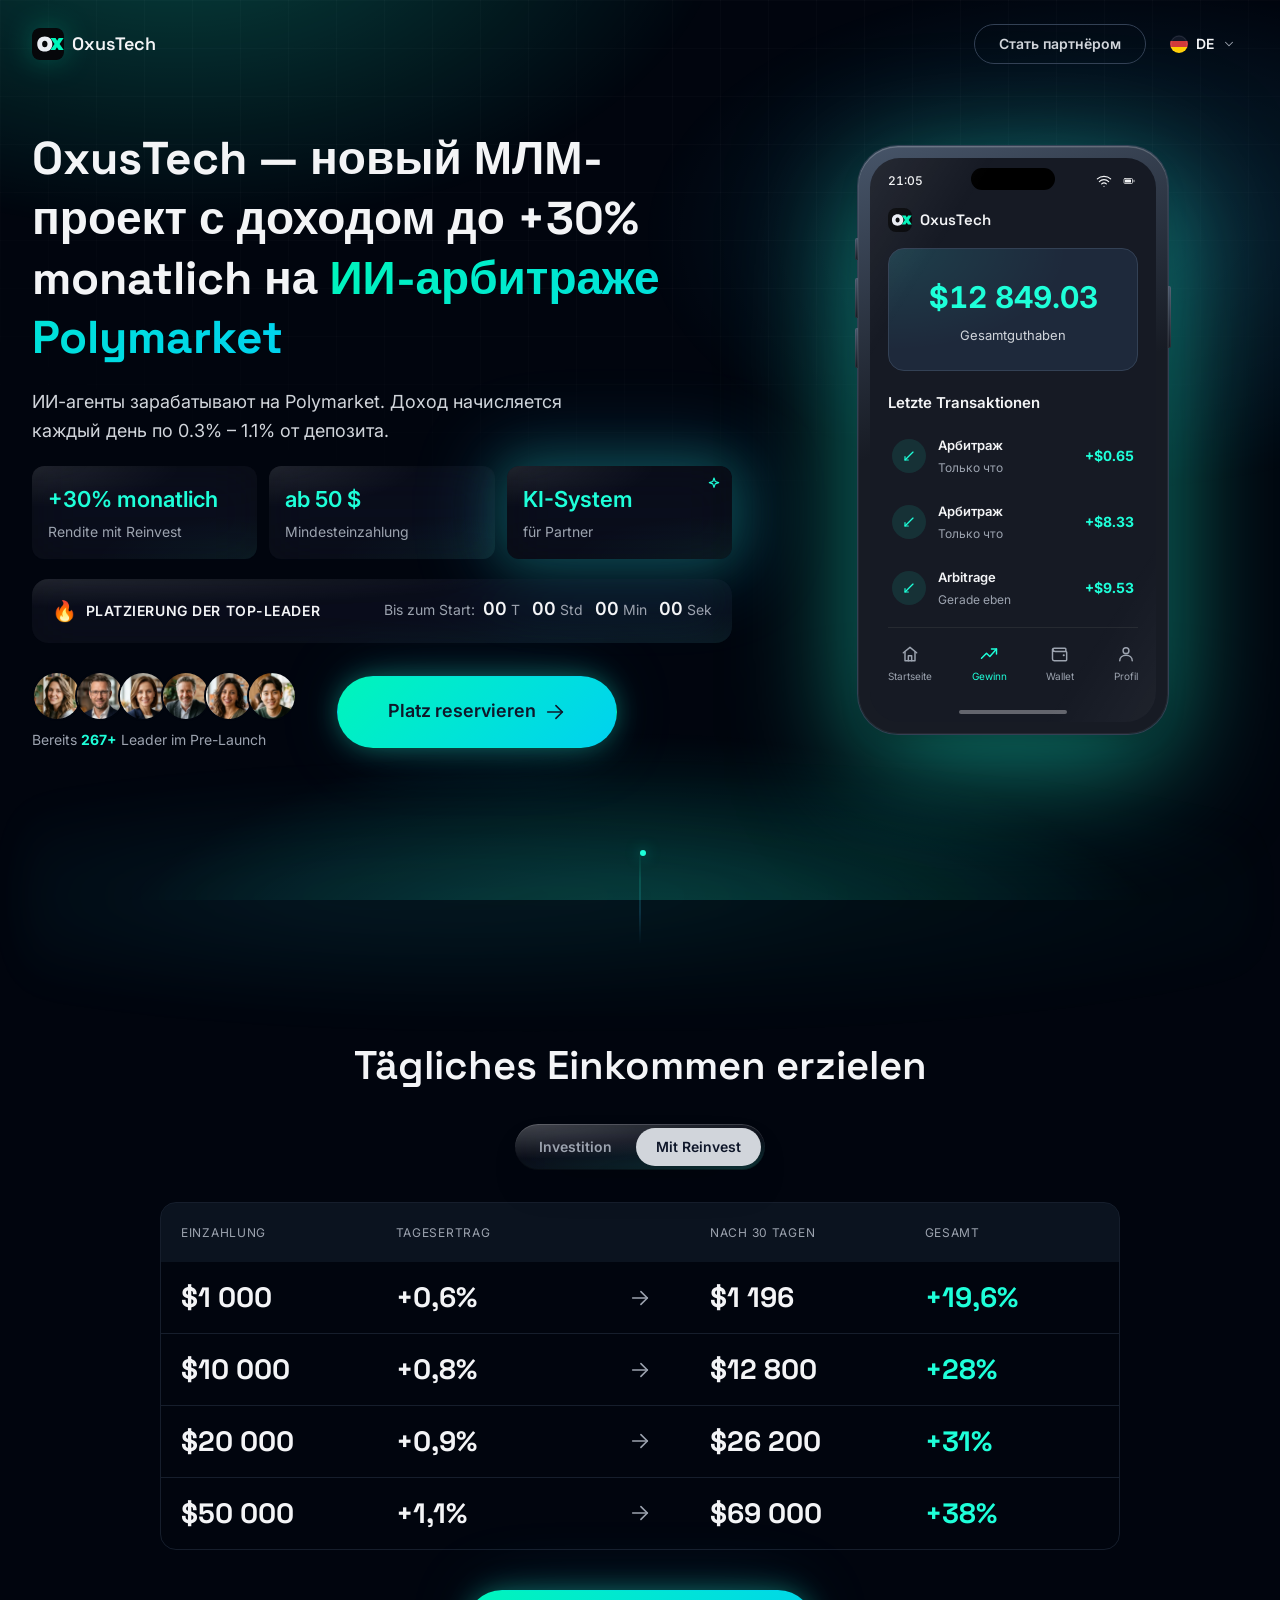
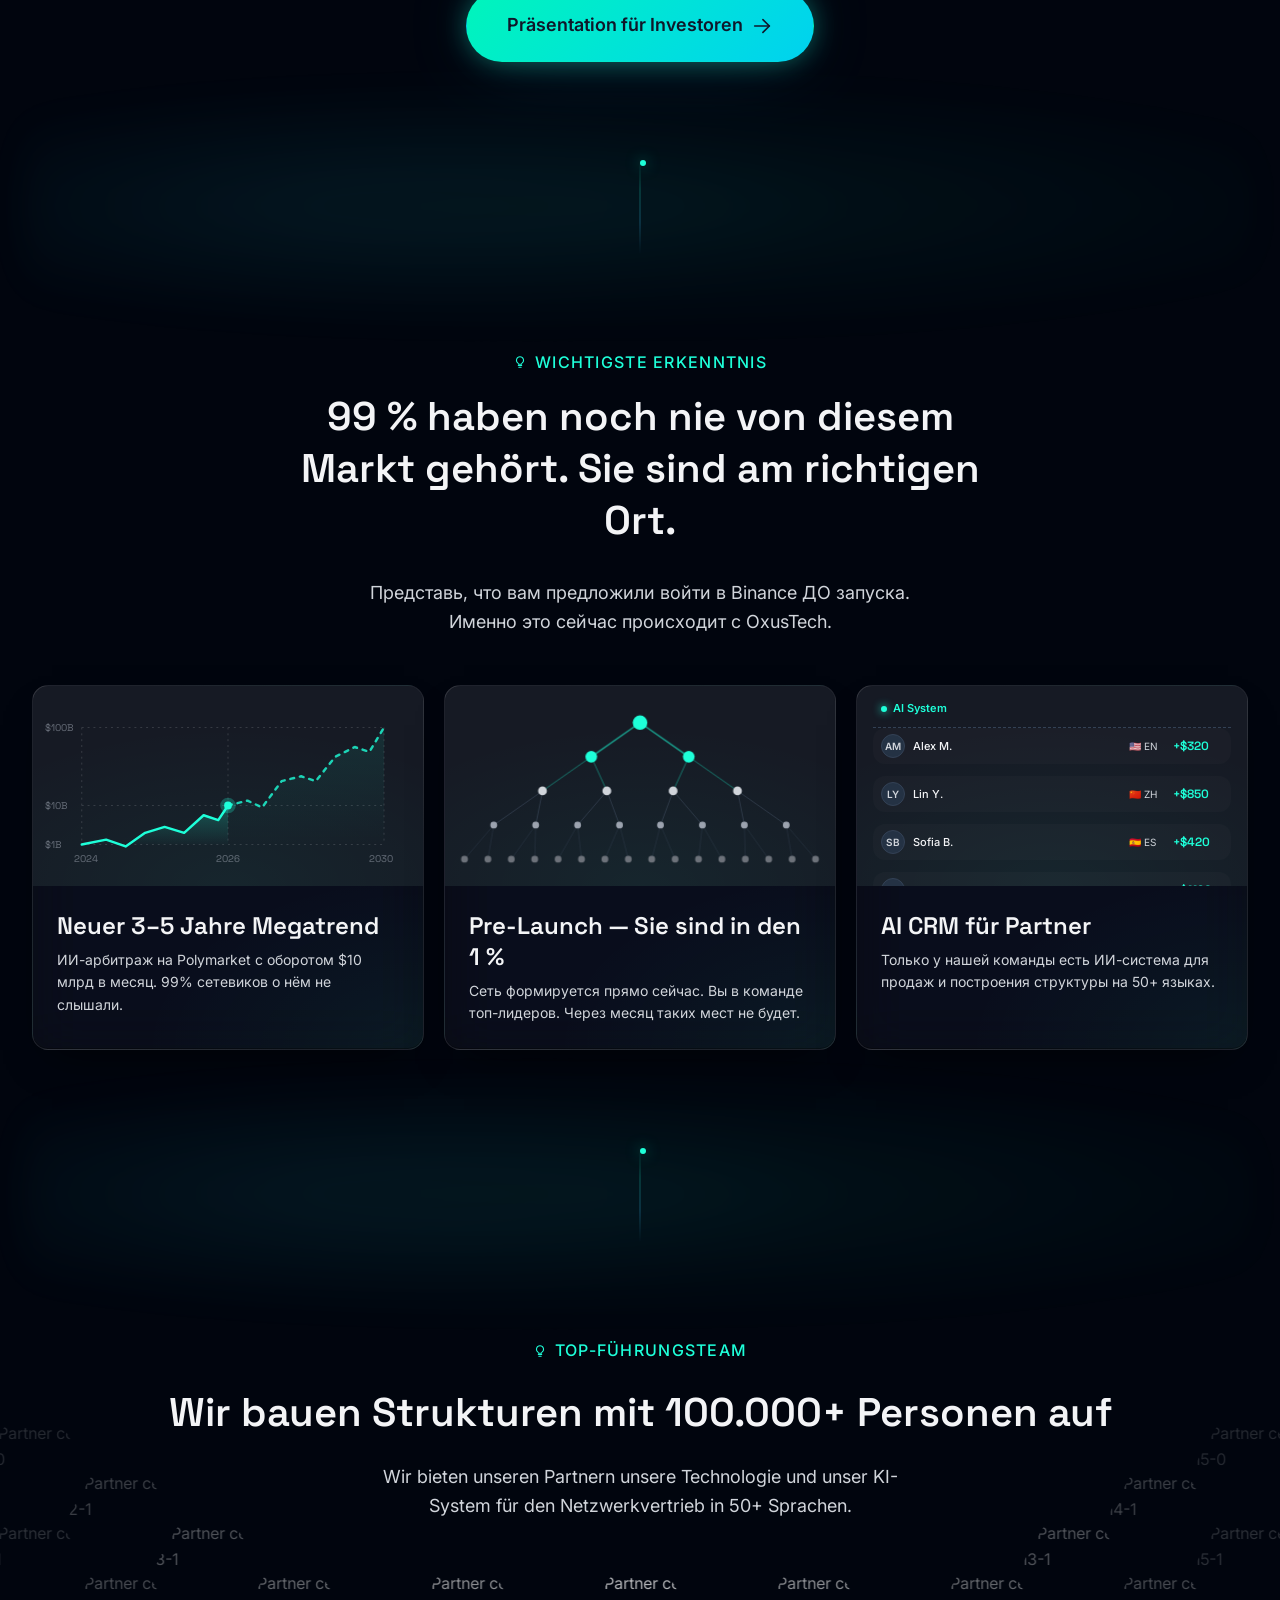
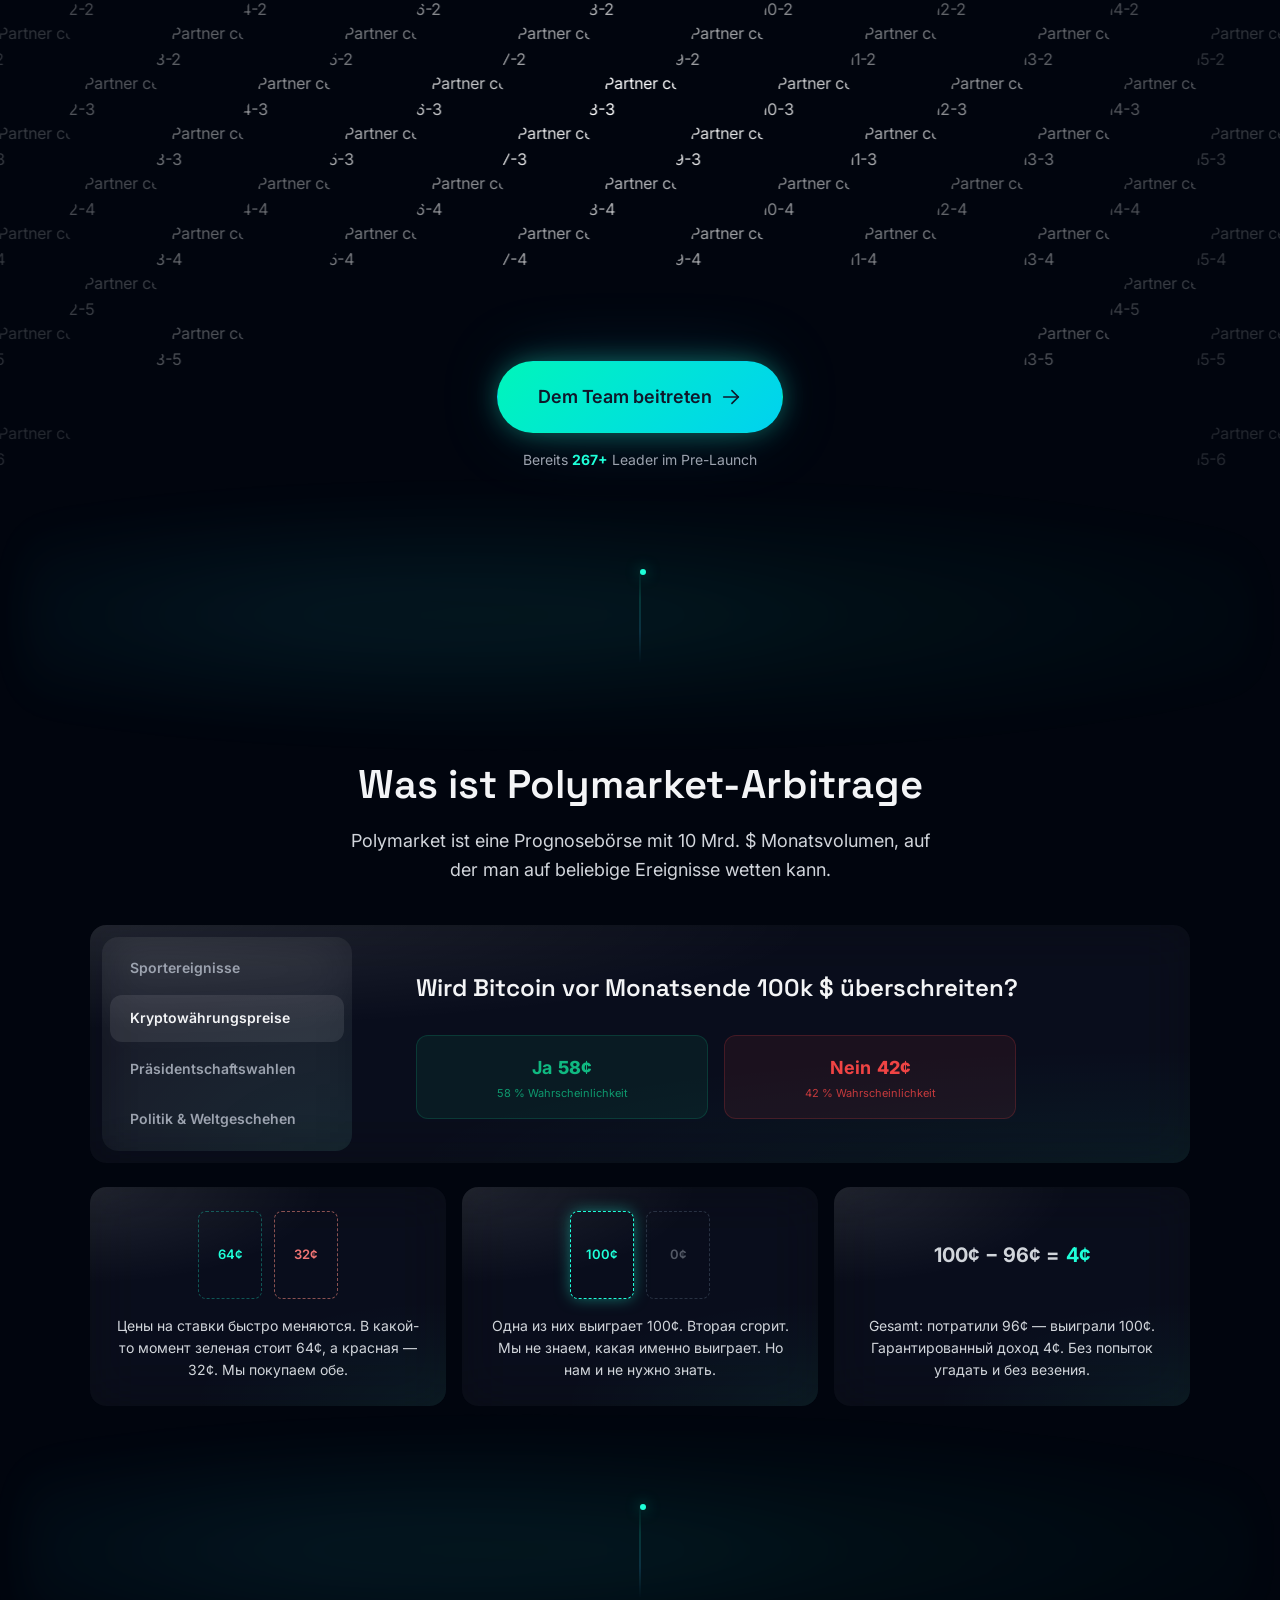
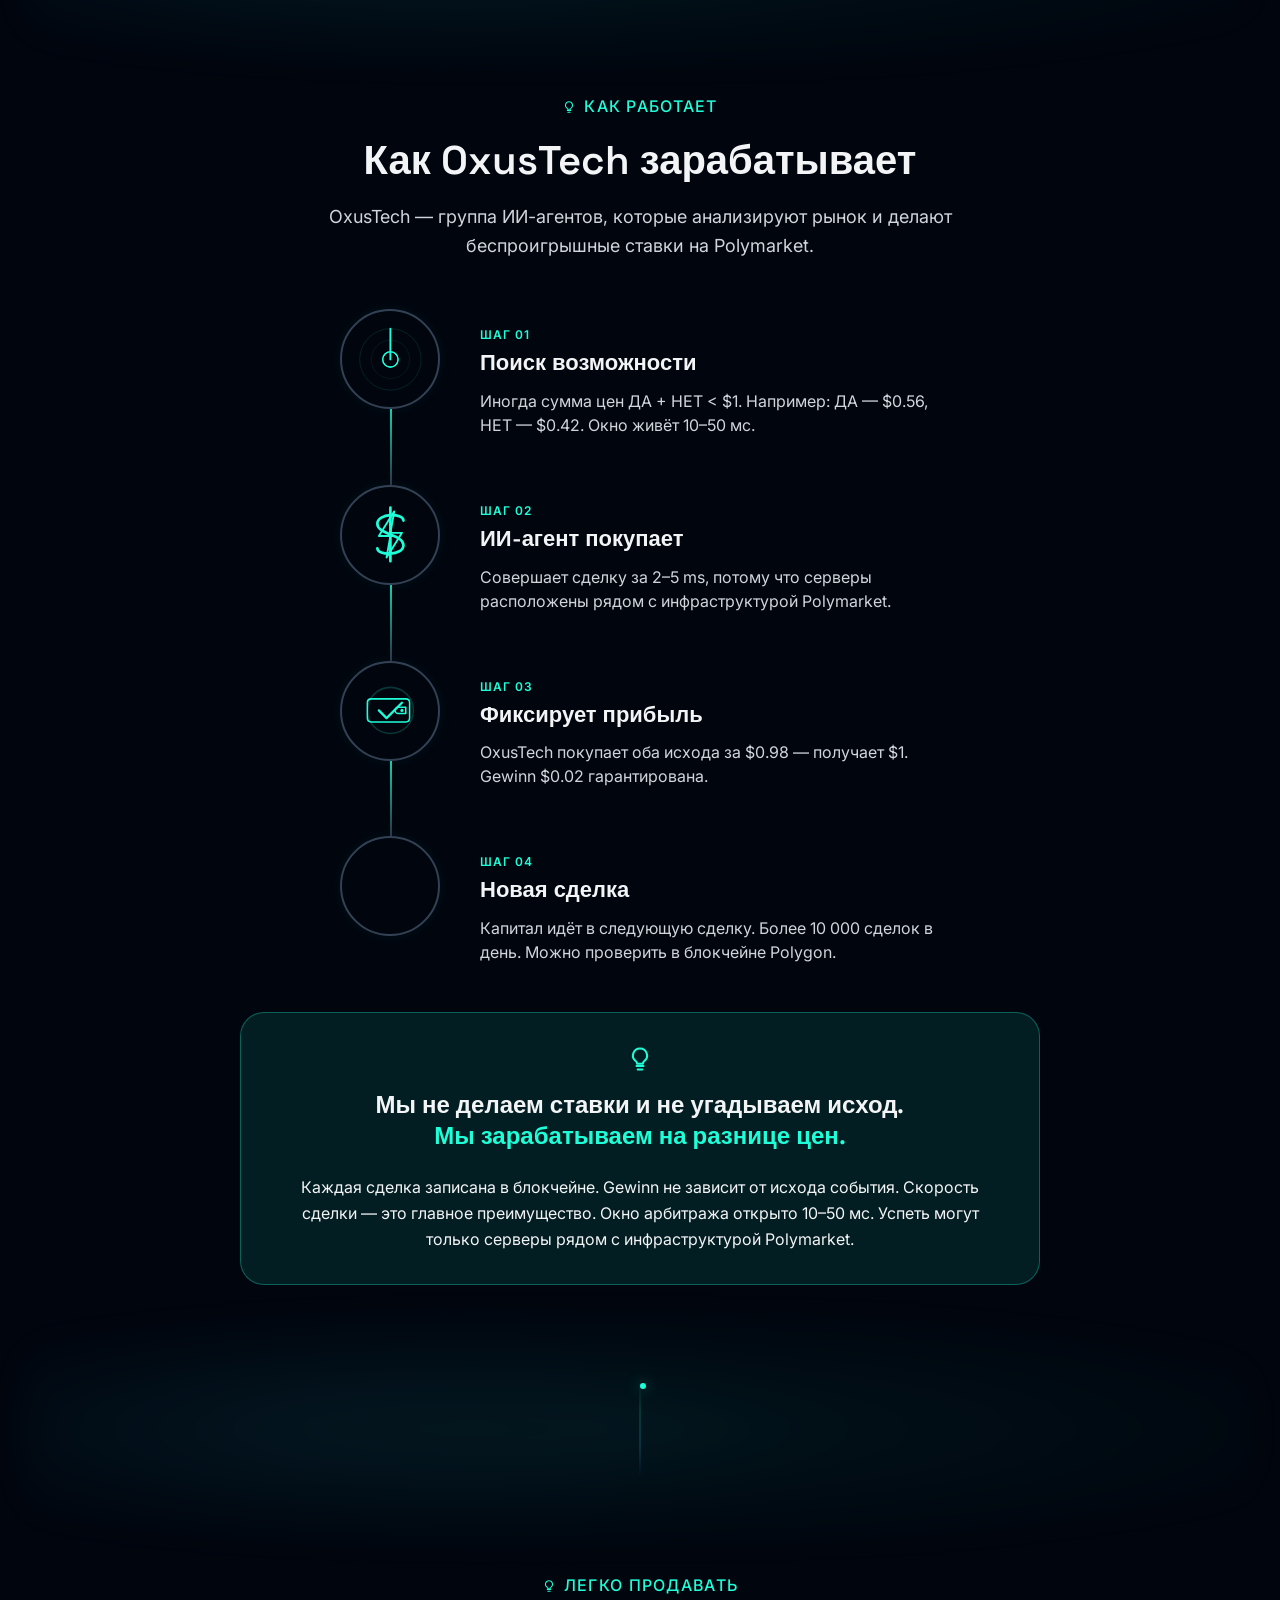
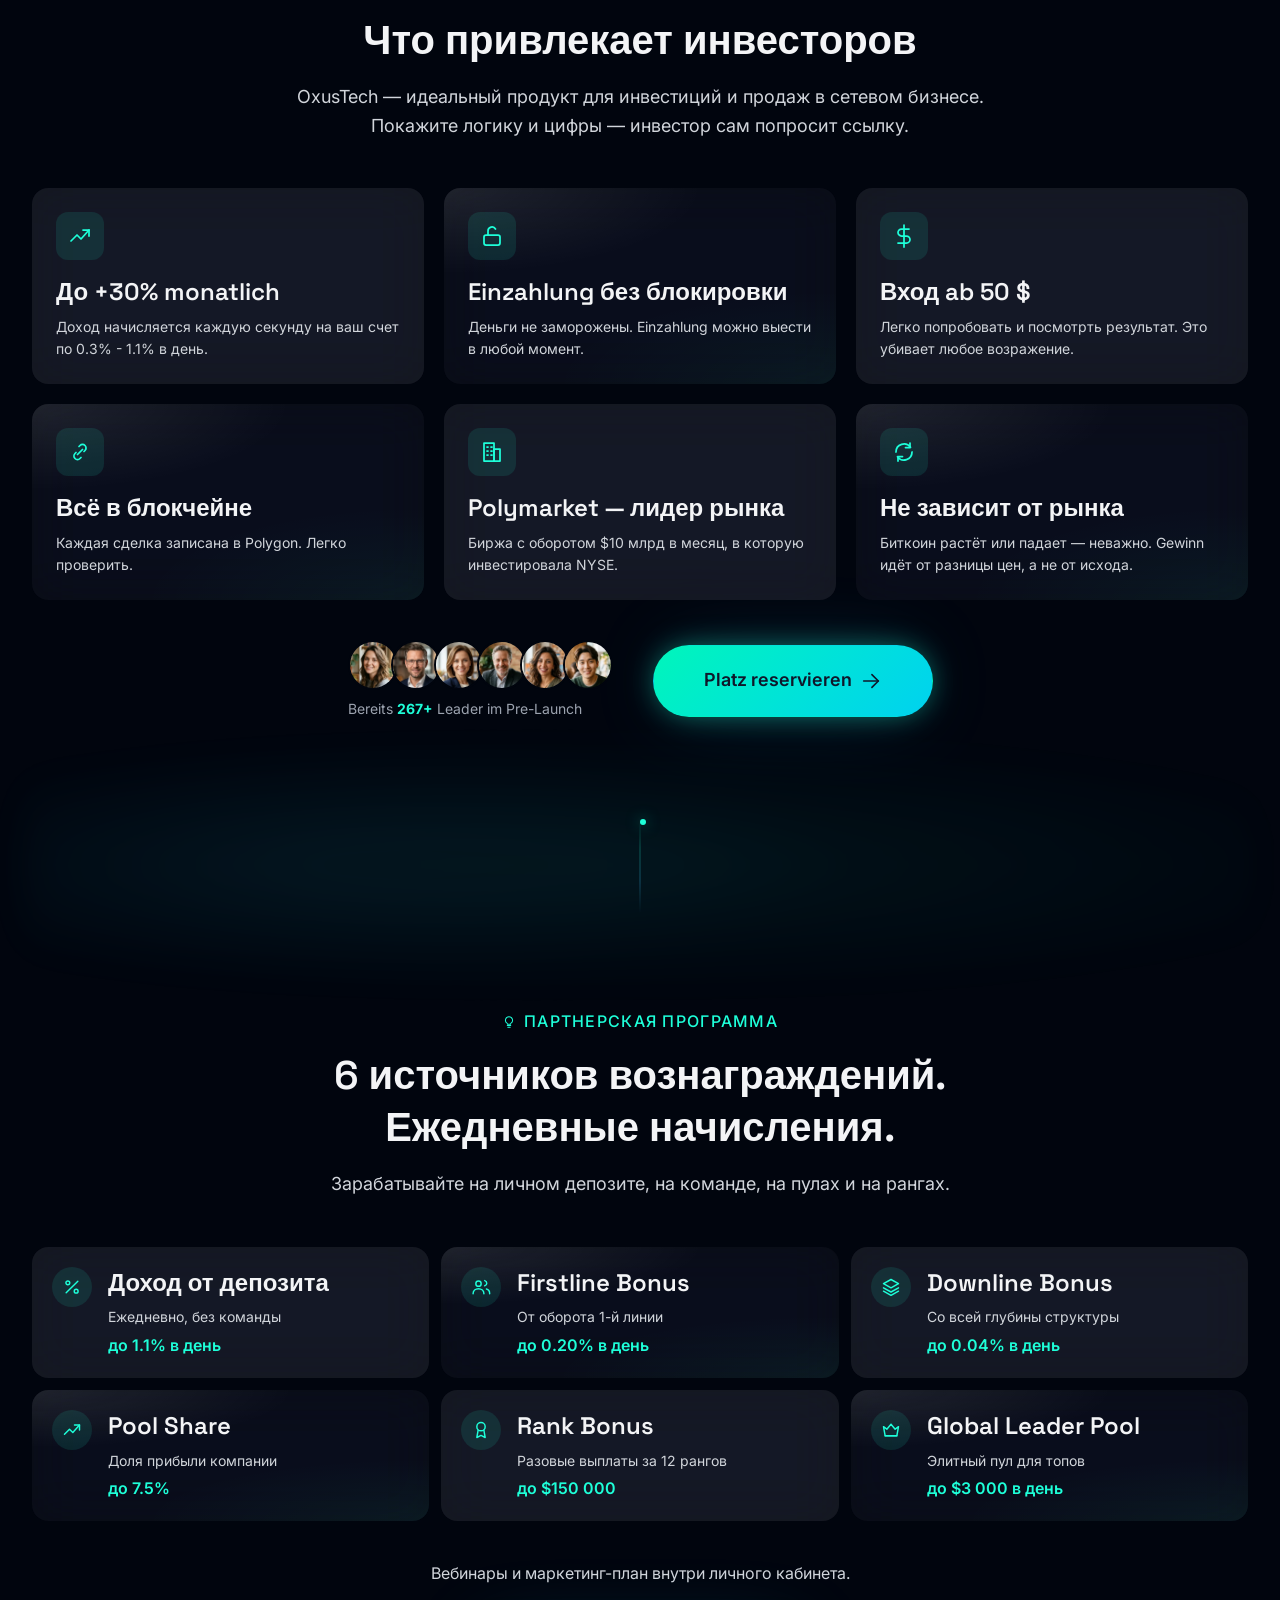
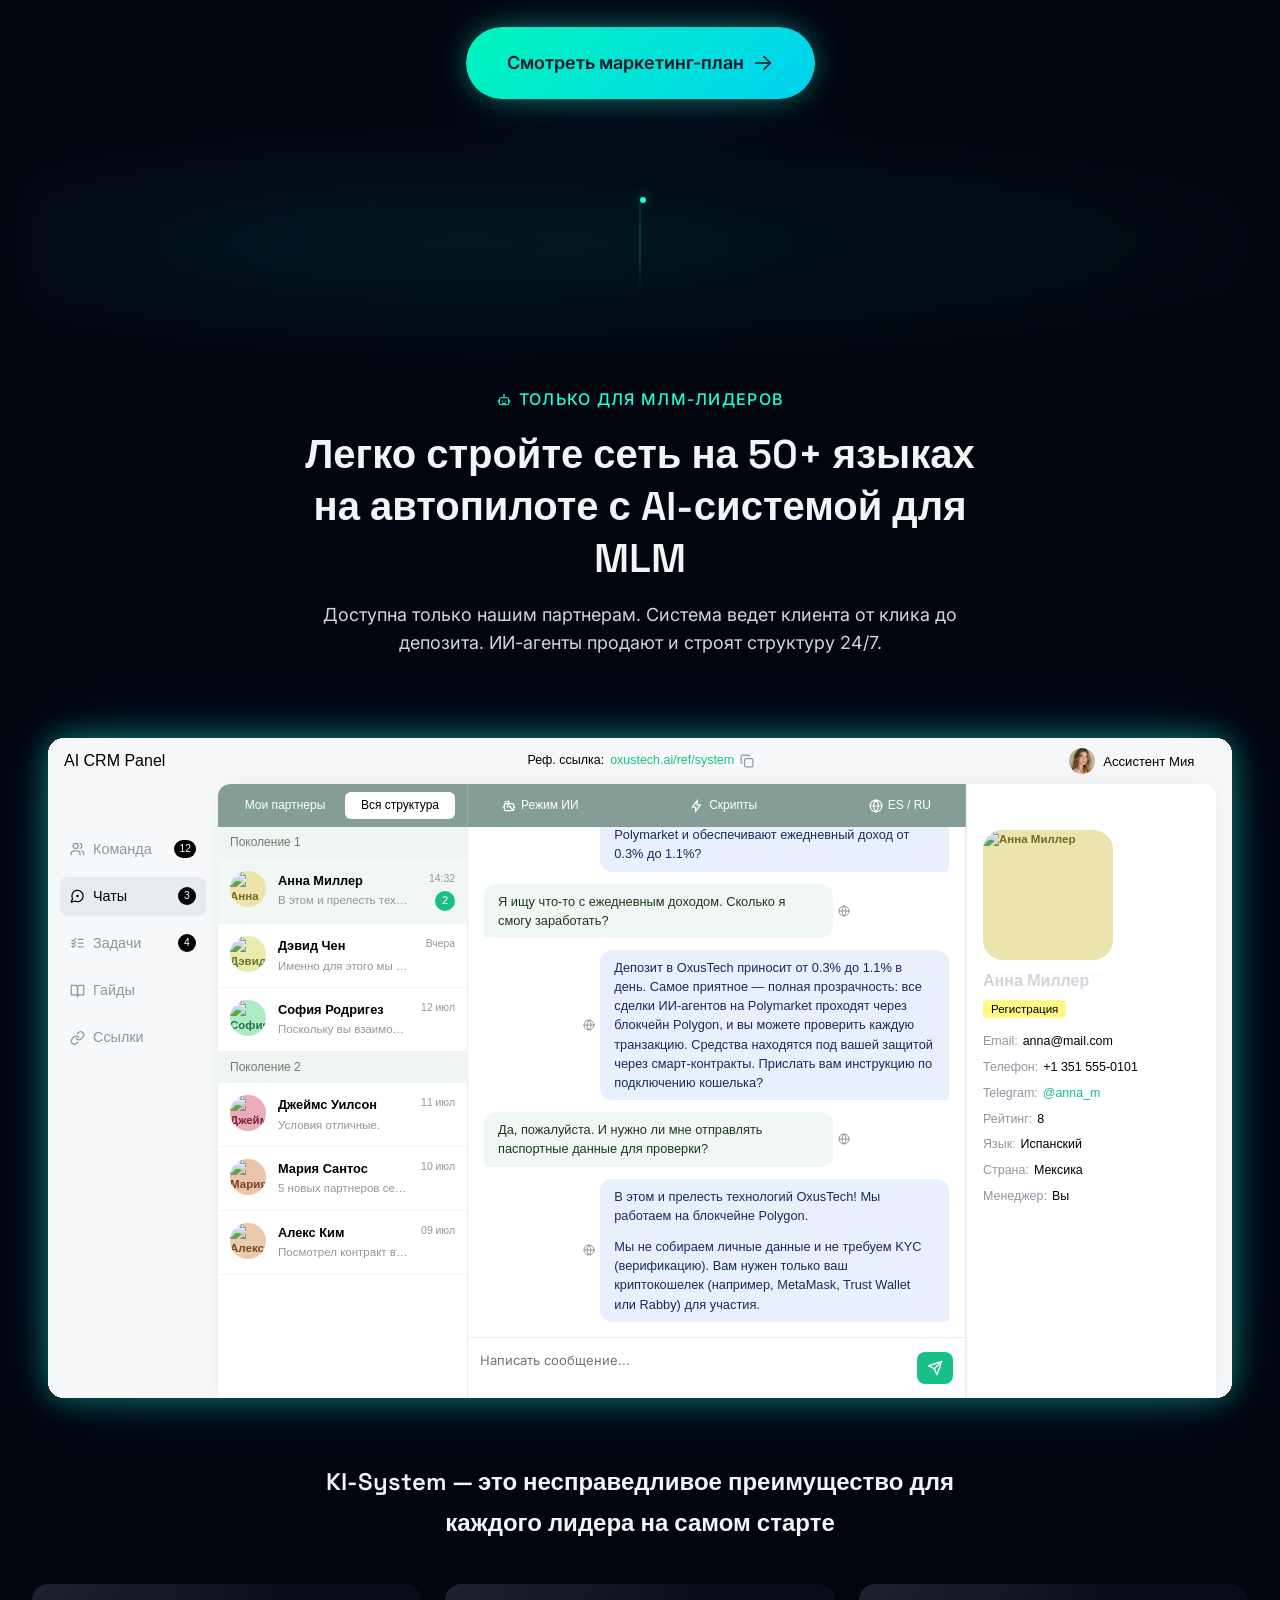
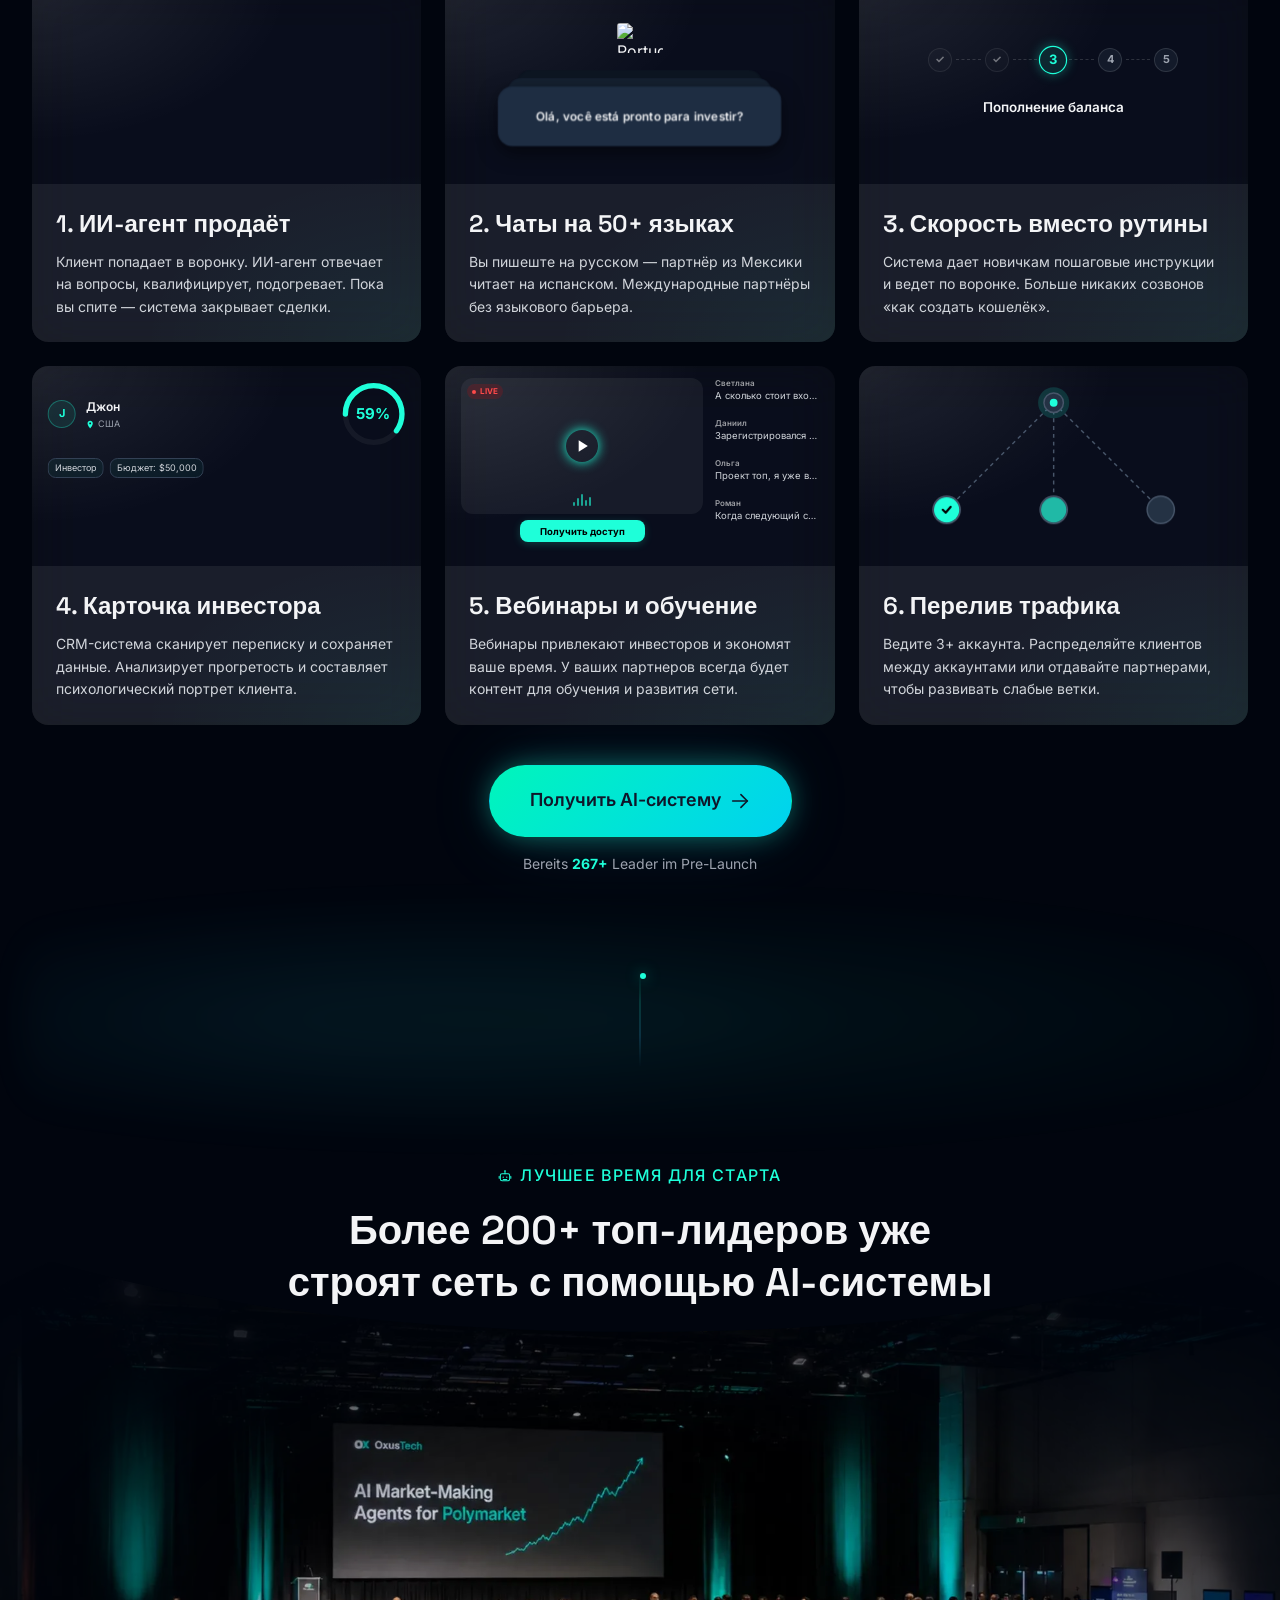
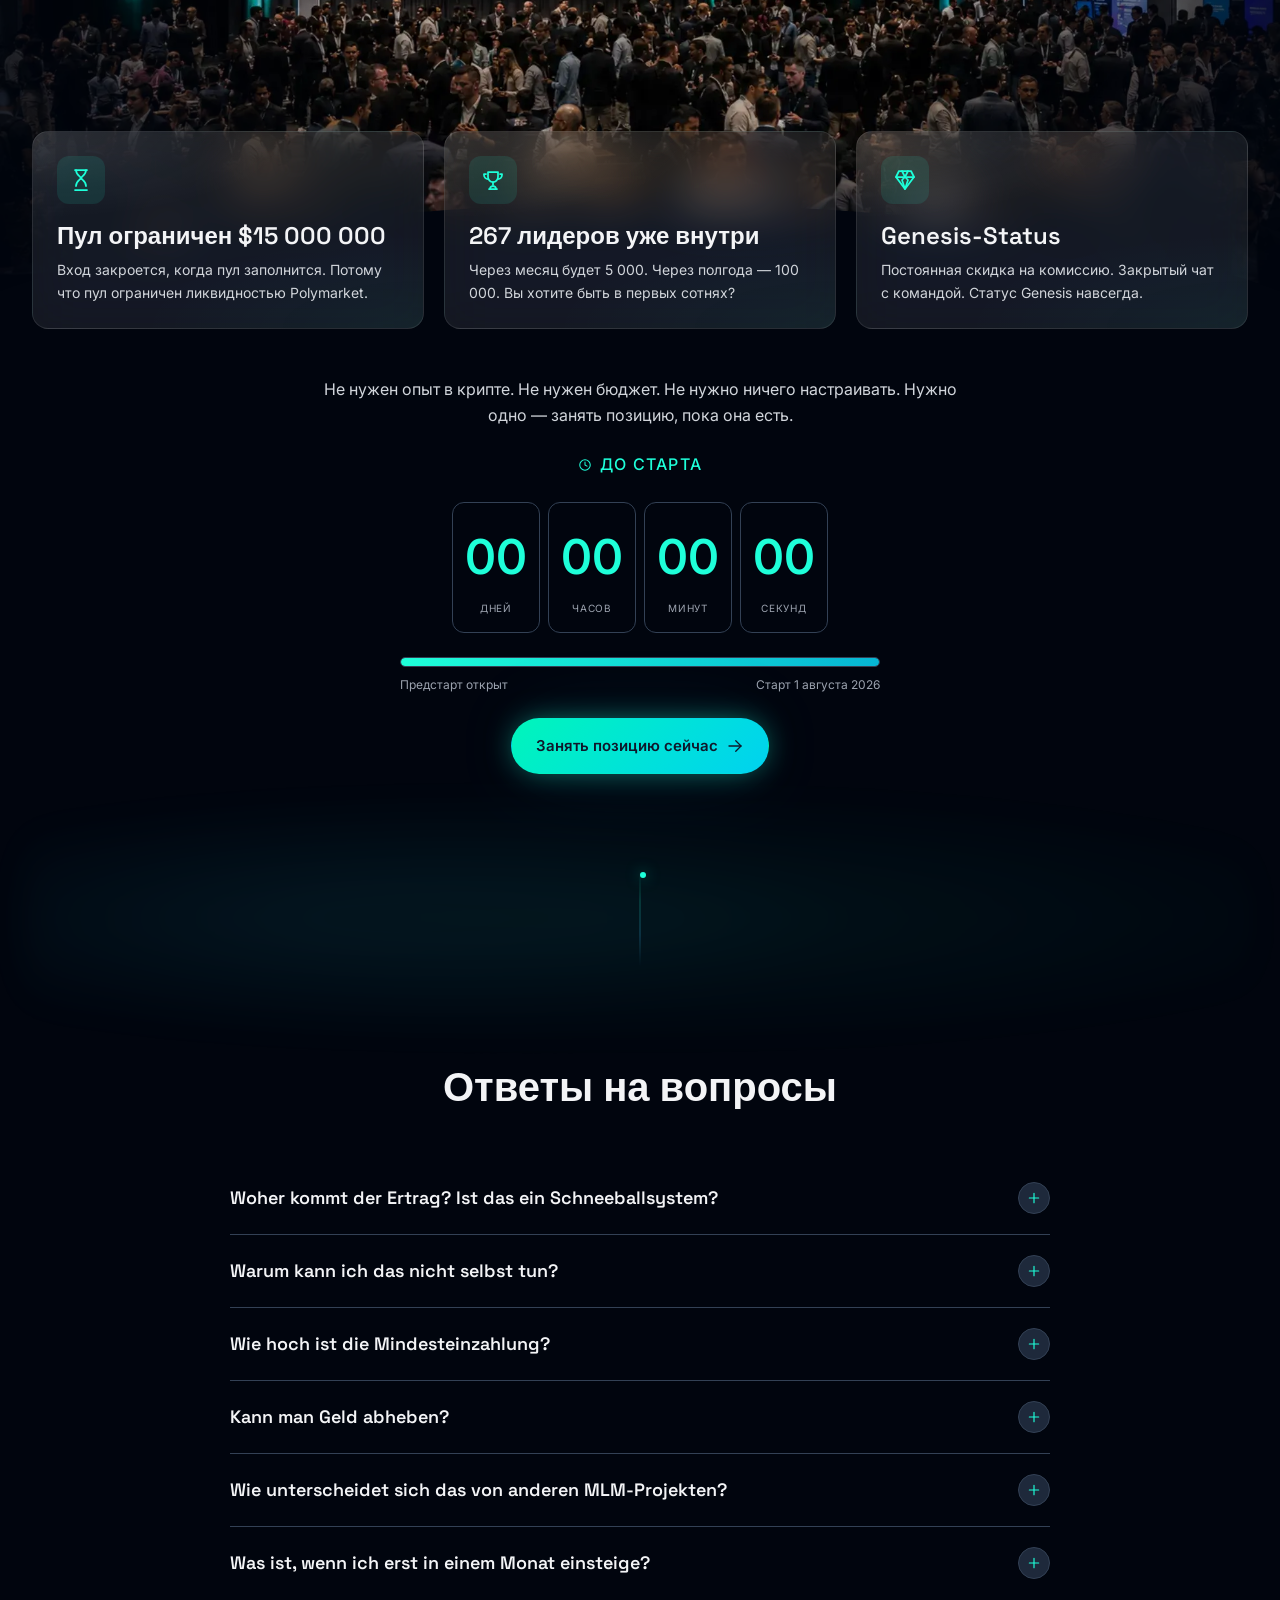
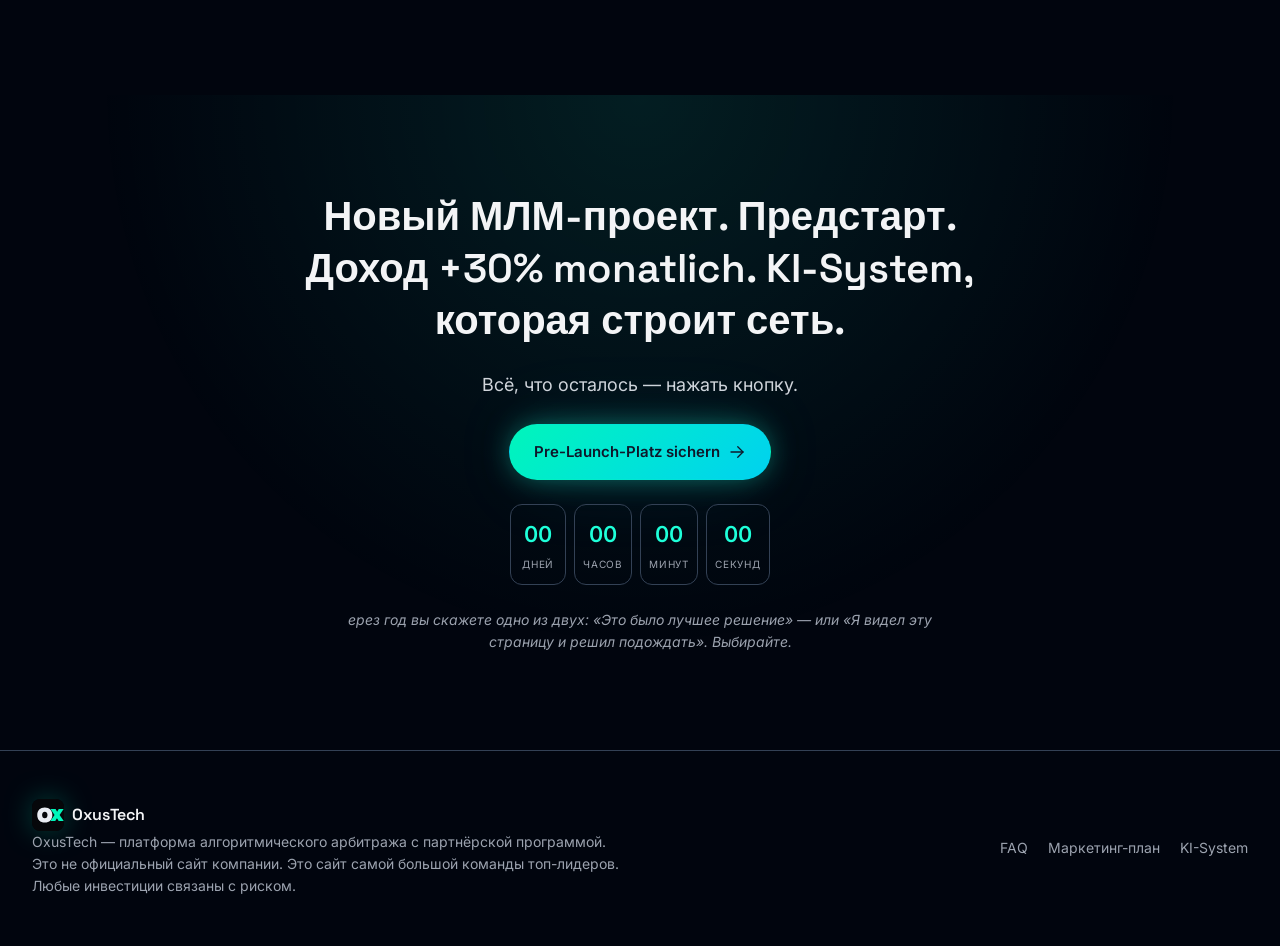
==== de/index.html @ b08a5ed5 "feat: implement multi-language support with localized directories and automatic language switching v" ====
<!doctype html>
<html lang="de" data-theme="dark">

<head>
  <meta charset="UTF-8">
  <meta name="robots" content="noindex, nofollow">
  <meta name="viewport" content="width=device-width, initial-scale=1, viewport-fit=cover">
  <title>OxusTech — Polymarket KI-Arbitrage Pre-Launch | Rendite bis zu +30%/Monat</title>
  <meta name="description"
    content="OxusTech — MLM-Plattform im Polymarket KI-Arbitrage-Markt. Autonome KI-Agenten handeln 24/7, sechs Einkommensquellen, Einstieg ab 50 $, KI-CRM für den Teamaufbau. Pre-Launch — sichere dir als Erster deinen Platz.">
  <meta name="theme-color" content="#0F172A">
  <link rel="canonical" href="https://oxustech.ai/">

  <meta property="og:type" content="website">
  <meta property="og:site_name" content="OxusTech">
  <meta property="og:title" content="OxusTech — Polymarket KI-Arbitrage Pre-Launch">
  <meta property="og:description"
    content="Autonome KI-Agenten verdienen 24/7 auf Polymarket. Sechs Einkommensquellen. Einstieg ab 50 $. KI-CRM für den Strukturaufbau.">
  <meta property="og:url" content="https://oxustech.ai/">
  <meta property="og:image" content="https://oxustech.ai/assets/images/og-image.png">
  <meta name="twitter:card" content="summary_large_image">
  <meta name="twitter:title" content="OxusTech — Polymarket KI-Arbitrage Pre-Launch">
  <meta name="twitter:description"
    content="Autonome KI-Agenten verdienen 24/7 auf Polymarket. Sechs Einkommensquellen. Einstieg ab 50 $.">

  <link rel="icon" type="image/svg+xml" href="../assets/images/logo.svg">

  <link rel="preconnect" href="https://fonts.googleapis.com">
  <link rel="preconnect" href="https://fonts.gstatic.com" crossorigin>
  <link
    href="https://fonts.googleapis.com/css2?family=Space+Grotesk:wght@500;600;700&family=Inter:wght@400;500;600;700&display=swap"
    rel="stylesheet">

  <link rel="stylesheet" href="../assets/css/reset.css">
  <link rel="stylesheet" href="../assets/css/tokens.css">
  <link rel="stylesheet" href="../assets/css/base.css">
  <link rel="stylesheet" href="../assets/css/layout.css">
  <link rel="stylesheet" href="../assets/css/components.css?v=12">
  <link rel="stylesheet" href="../assets/css/sections.css">
  <link rel="stylesheet" href="../assets/css/system-demo.css?v=1">

  <script type="application/ld+json">
{
  "@context": "https://schema.org",
  "@graph": [
    {
      "@type": "Organization",
      "@id": "https://oxustech.ai/#organization",
      "name": "OxusTech",
      "url": "https://oxustech.ai/",
      "logo": "https://oxustech.ai/assets/images/og-image.png",
      "description": "OxusTech — KI-Agenten-Plattform für algorithmische Arbitrage auf dem Polymarket-Prognosemarkt mit Partnerprogramm."
    },
    {
      "@type": "WebSite",
      "@id": "https://oxustech.ai/#website",
      "url": "https://oxustech.ai/",
      "name": "OxusTech",
      "publisher": { "@id": "https://oxustech.ai/#organization" },
      "inLanguage": "de"
    },
    {
      "@type": "FAQPage",
      "mainEntity": [
        {
          "@type": "Question",
          "name": "Woher kommt der Ertrag? Ist das ein Schneeballsystem?",
          "acceptedAnswer": {
            "@type": "Answer",
            "text": "Der Ertrag stammt direkt aus dem Markt, nicht von neuen Teilnehmern. KI-Agenten verdienen an Polymarket-Arbitrage: Sie kaufen beide Ergebnisse unter 1 $ und sichern die Differenz. Jede Transaktion ist auf der Polygon-Blockchain verifiziert."
          }
        },
        {
          "@type": "Question",
          "name": "Warum kann ich das nicht selbst tun?",
          "acceptedAnswer": {
            "@type": "Answer",
            "text": "Das Arbitrage-Fenster dauert nur 10–50 Millisekunden. OxusTech reagiert in 2–5 ms. Ein Heim-PC benötigt 150–300 ms. Wenn Ihre Order ankommt, ist die Spanne geschlossen. Zudem kostet die Infrastruktur ab 500 $/Monat."
          }
        },
        {
          "@type": "Question",
          "name": "Wie hoch ist die Mindesteinzahlung?",
          "acceptedAnswer": {
            "@type": "Answer",
            "text": "50 $. Die Erträge werden ab dem nächsten Tag gutgeschrieben."
          }
        },
        {
          "@type": "Question",
          "name": "Kann man Geld abheben?",
          "acceptedAnswer": {
            "@type": "Answer",
            "text": "Ja, jederzeit. Minimum 10 $. Keine Sperrfristen. Bearbeitung bis zu 72 Stunden. Gebühr 3 %."
          }
        },
        {
          "@type": "Question",
          "name": "Wie unterscheidet sich das von anderen MLM-Projekten?",
          "acceptedAnswer": {
            "@type": "Answer",
            "text": "Drei wesentliche Punkte: ein völlig neuer Markt — KI-Arbitrage statt Nahrungsergänzungsmittel oder Tokens; das Produkt ist in 3 Minuten klar verständlich; KI-CRM für automatisierten Strukturaufbau."
          }
        },
        {
          "@type": "Question",
          "name": "Was ist, wenn ich erst in einem Monat einsteige?",
          "acceptedAnswer": {
            "@type": "Answer",
            "text": "Die Position in der Struktur wird einmalig vergeben. Genesis-Status gibt es nur im Pre-Launch. Pool — 15 Mio. $. Wer später kommt, steht weiter unten."
          }
        }
      ]
    }
  ]
}
</script>
</head>

<body class="no-js">
  <svg xmlns="http://www.w3.org/2000/svg" class="icon-sprite">
    <defs>
      <symbol id="icon-fire" viewBox="0 0 24 24" fill="none" stroke="currentColor" stroke-width="1.75"
        stroke-linecap="round" stroke-linejoin="round">
        <path d="M12 2c1 3-2 4-2 7a4 4 0 0 0 8 0c0-1-.5-2-1-3 2 1 3 3.5 3 6a6 6 0 1 1-12 0c0-4 2-6 4-10z" />
      </symbol>
      <symbol id="icon-target" viewBox="0 0 24 24" fill="none" stroke="currentColor" stroke-width="1.75"
        stroke-linecap="round" stroke-linejoin="round">
        <circle cx="12" cy="12" r="9" />
        <circle cx="12" cy="12" r="5" />
        <circle cx="12" cy="12" r="1" />
      </symbol>
      <symbol id="icon-robot" viewBox="0 0 24 24" fill="none" stroke="currentColor" stroke-width="1.75"
        stroke-linecap="round" stroke-linejoin="round">
        <rect x="4" y="8" width="16" height="12" rx="3" />
        <path d="M12 8V4" />
        <circle cx="12" cy="3" r="1.2" fill="currentColor" stroke="none" />
        <circle cx="9" cy="14" r="1.2" fill="currentColor" stroke="none" />
        <circle cx="15" cy="14" r="1.2" fill="currentColor" stroke="none" />
        <path d="M9 18h6" />
        <path d="M2 13v3" />
        <path d="M22 13v3" />
      </symbol>
      <symbol id="icon-clock" viewBox="0 0 24 24" fill="none" stroke="currentColor" stroke-width="1.75"
        stroke-linecap="round" stroke-linejoin="round">
        <circle cx="12" cy="12" r="9" />
        <path d="M12 7v5l3.5 2" />
      </symbol>
      <symbol id="icon-users" viewBox="0 0 24 24" fill="none" stroke="currentColor" stroke-width="1.75"
        stroke-linecap="round" stroke-linejoin="round">
        <circle cx="9" cy="8" r="3.2" />
        <path d="M2.5 20c0-3.6 2.9-6 6.5-6s6.5 2.4 6.5 6" />
        <path d="M16.5 4.3a3.2 3.2 0 0 1 0 6.2" />
        <path d="M18.5 14.3c2.4.5 3.9 2.4 3.9 5.7" />
      </symbol>
      <symbol id="icon-ticket" viewBox="0 0 24 24" fill="none" stroke="currentColor" stroke-width="1.75"
        stroke-linecap="round" stroke-linejoin="round">
        <path
          d="M3 8a2 2 0 0 1 2-2h14a2 2 0 0 1 2 2v1.5a1.7 1.7 0 0 0 0 3.4V17a2 2 0 0 1-2 2H5a2 2 0 0 1-2-2v-4.1a1.7 1.7 0 0 0 0-3.4V8z" />
        <path d="M13 6v12" stroke-dasharray="2.5 2.5" />
      </symbol>
      <symbol id="icon-check-circle" viewBox="0 0 24 24" fill="none" stroke="currentColor" stroke-width="1.75"
        stroke-linecap="round" stroke-linejoin="round">
        <circle cx="12" cy="12" r="9" />
        <path d="M8.5 12.5l2.3 2.3L15.5 9.5" />
      </symbol>
      <symbol id="icon-x-circle" viewBox="0 0 24 24" fill="none" stroke="currentColor" stroke-width="1.75"
        stroke-linecap="round" stroke-linejoin="round">
        <circle cx="12" cy="12" r="9" />
        <path d="M9.5 9.5l5 5M14.5 9.5l-5 5" />
      </symbol>
      <symbol id="icon-sparkle" viewBox="0 0 24 24" fill="none" stroke="currentColor" stroke-width="1.75"
        stroke-linecap="round" stroke-linejoin="round">
        <path d="M12 3l1.8 5.2L19 10l-5.2 1.8L12 17l-1.8-5.2L5 10l5.2-1.8L12 3z" />
      </symbol>
      <symbol id="icon-flag" viewBox="0 0 24 24" fill="none" stroke="currentColor" stroke-width="1.75"
        stroke-linecap="round" stroke-linejoin="round">
        <path d="M5 21V4" />
        <path d="M5 5h13l-3 4 3 4H5" />
      </symbol>
      <symbol id="icon-trend-up" viewBox="0 0 24 24" fill="none" stroke="currentColor" stroke-width="1.75"
        stroke-linecap="round" stroke-linejoin="round">
        <path d="M3 17l6-6 4 4 8-9" />
        <path d="M15 6h6v6" />
      </symbol>
      <symbol id="icon-dollar" viewBox="0 0 24 24" fill="none" stroke="currentColor" stroke-width="1.75"
        stroke-linecap="round" stroke-linejoin="round">
        <line x1="12" y1="1" x2="12" y2="23" />
        <path d="M17 5H9.5a3.5 3.5 0 0 0 0 7h5a3.5 3.5 0 0 1 0 7H6" />
      </symbol>
      <symbol id="icon-unlock" viewBox="0 0 24 24" fill="none" stroke="currentColor" stroke-width="1.75"
        stroke-linecap="round" stroke-linejoin="round">
        <rect x="4" y="11" width="16" height="10" rx="2" />
        <path d="M8 11V7a4 4 0 0 1 7.5-2" />
      </symbol>
      <symbol id="icon-refresh" viewBox="0 0 24 24" fill="none" stroke="currentColor" stroke-width="1.75"
        stroke-linecap="round" stroke-linejoin="round">
        <path d="M4 12a8 8 0 0 1 14.5-4.7M20 12a8 8 0 0 1-14.5 4.7" />
        <path d="M18 3v4.5h-4.5" />
        <path d="M6 21v-4.5h4.5" />
      </symbol>
      <symbol id="icon-bank" viewBox="0 0 24 24" fill="none" stroke="currentColor" stroke-width="1.75"
        stroke-linecap="round" stroke-linejoin="round">
        <path d="M3 10l9-6 9 6" />
        <path d="M5 10v9M10 10v9M14 10v9M19 10v9" />
        <path d="M3 19h18" />
      </symbol>
      <symbol id="icon-link" viewBox="0 0 24 24" fill="none" stroke="currentColor" stroke-width="1.75"
        stroke-linecap="round" stroke-linejoin="round">
        <path d="M9.5 14.5l5-5" />
        <path d="M11 6.5l1-1a3.5 3.5 0 0 1 5 5l-1 1" />
        <path d="M13 17.5l-1 1a3.5 3.5 0 0 1-5-5l1-1" />
      </symbol>
      <symbol id="icon-building" viewBox="0 0 24 24" fill="none" stroke="currentColor" stroke-width="1.75"
        stroke-linecap="round" stroke-linejoin="round">
        <rect x="4" y="3" width="10" height="18" />
        <rect x="14" y="9" width="6" height="12" />
        <path d="M7 7h1M11 7h1M7 11h1M11 11h1M7 15h1M11 15h1" />
      </symbol>
      <symbol id="icon-rocket" viewBox="0 0 24 24" fill="none" stroke="currentColor" stroke-width="1.75"
        stroke-linecap="round" stroke-linejoin="round">
        <path d="M12 2c3 1 5.5 4 5.5 8.5-2 1-4 1-5.5 3-1.5-2-3.5-2-5.5-3C6.5 6 9 3 12 2z" />
        <path d="M9 15l-3 3 1.2-4.2" />
        <path d="M15 15l3 3-1.2-4.2" />
        <circle cx="12" cy="9" r="1.4" fill="currentColor" stroke="none" />
      </symbol>
      <symbol id="icon-globe" viewBox="0 0 24 24" fill="none" stroke="currentColor" stroke-width="1.75"
        stroke-linecap="round" stroke-linejoin="round">
        <circle cx="12" cy="12" r="9" />
        <path d="M3 12h18" />
        <path d="M12 3c2.6 2.5 4 5.6 4 9s-1.4 6.5-4 9c-2.6-2.5-4-5.6-4-9s1.4-6.5 4-9z" />
      </symbol>
      <symbol id="icon-zap" viewBox="0 0 24 24" fill="none" stroke="currentColor" stroke-width="1.75"
        stroke-linecap="round" stroke-linejoin="round">
        <path d="M13 2 4 14h6l-1 8 9-12h-6l1-8z" />
      </symbol>
      <symbol id="icon-search" viewBox="0 0 24 24" fill="none" stroke="currentColor" stroke-width="1.75"
        stroke-linecap="round" stroke-linejoin="round">
        <circle cx="11" cy="11" r="7" />
        <path d="M21 21l-4.35-4.35" />
      </symbol>
      <symbol id="icon-clipboard" viewBox="0 0 24 24" fill="none" stroke="currentColor" stroke-width="1.75"
        stroke-linecap="round" stroke-linejoin="round">
        <rect x="6" y="4" width="12" height="17" rx="2" />
        <path d="M9 4V3a1 1 0 0 1 1-1h4a1 1 0 0 1 1 1v1" />
        <path d="M9 11h6M9 15h6" />
      </symbol>
      <symbol id="icon-gem" viewBox="0 0 24 24" fill="none" stroke="currentColor" stroke-width="1.75"
        stroke-linecap="round" stroke-linejoin="round">
        <path d="M6 3h12l3 6-9 12L3 9z" />
        <path d="M3 9h18" />
        <path d="M9 3l3 6 3-6" />
        <path d="M12 9l-3 3 3 9 3-9-3-3z" />
      </symbol>
      <symbol id="icon-hourglass" viewBox="0 0 24 24" fill="none" stroke="currentColor" stroke-width="1.75"
        stroke-linecap="round" stroke-linejoin="round">
        <path d="M6 2h12" />
        <path d="M6 22h12" />
        <path d="M7 2c0 5 4 6 5 8-1 2-5 3-5 8" />
        <path d="M17 2c0 5-4 6-5 8 1 2 5 3 5 8" />
      </symbol>
      <symbol id="icon-trophy" viewBox="0 0 24 24" fill="none" stroke="currentColor" stroke-width="1.75"
        stroke-linecap="round" stroke-linejoin="round">
        <path d="M7 4h10v5a5 5 0 0 1-10 0V4z" />
        <path d="M5 6H3v1a4 4 0 0 0 4 4" />
        <path d="M19 6h2v1a4 4 0 0 1-4 4" />
        <path d="M12 14v3" />
        <path d="M8 21h8" />
        <path d="M9 21c0-2 1.3-3 3-3s3 1 3 3" />
      </symbol>
      <symbol id="icon-arrow-right" viewBox="0 0 24 24" fill="none" stroke="currentColor" stroke-width="1.75"
        stroke-linecap="round" stroke-linejoin="round">
        <path d="M4 12h16" />
        <path d="M13 5l7 7-7 7" />
      </symbol>
      <symbol id="icon-plus" viewBox="0 0 24 24" fill="none" stroke="currentColor" stroke-width="1.75"
        stroke-linecap="round" stroke-linejoin="round">
        <path d="M12 5v14M5 12h14" />
      </symbol>
      <symbol id="icon-mail" viewBox="0 0 24 24" fill="none" stroke="currentColor" stroke-width="1.75"
        stroke-linecap="round" stroke-linejoin="round">
        <rect x="3" y="5" width="18" height="14" rx="2" />
        <path d="M4 6.5l8 6 8-6" />
      </symbol>
      <symbol id="icon-google" viewBox="0 0 24 24">
        <path fill="#4285F4"
          d="M22.5 12.2c0-.8-.1-1.5-.2-2.2H12v4.3h5.9c-.3 1.4-1 2.5-2.2 3.3v2.7h3.6c2.1-1.9 3.2-4.8 3.2-8.1z" />
        <path fill="#34A853"
          d="M12 23c3 0 5.4-1 7.3-2.7l-3.6-2.7c-1 .7-2.2 1.1-3.7 1.1-2.8 0-5.2-1.9-6-4.5H2.3v2.8A11 11 0 0 0 12 23z" />
        <path fill="#FBBC05" d="M6 14.2a6.6 6.6 0 0 1 0-4.4V7H2.3a11 11 0 0 0 0 10l3.7-2.8z" />
        <path fill="#EA4335"
          d="M12 5.4c1.6 0 3.1.6 4.3 1.6l3.2-3.2C17.4 1.9 15 1 12 1a11 11 0 0 0-9.7 6l3.7 2.8c.8-2.6 3.2-4.4 6-4.4z" />
      </symbol>
      <symbol id="icon-telegram" viewBox="0 0 24 24" fill="none">
        <circle cx="12" cy="12" r="10" fill="#29A9EA" />
        <path fill="#fff"
          d="M6.6 12l10-4c.5-.2 1 .2.8.9l-1.7 8.2c-.1.6-.5.7-1 .4l-2.8-2.1-1.4 1.3c-.1.1-.3.2-.5.2l.2-2.8 5.1-4.6c.2-.2 0-.3-.3-.1l-6.3 4-2.7-.8c-.6-.2-.6-.6.1-.9z" />
      </symbol>
      <symbol id="icon-sun" viewBox="0 0 24 24" fill="none" stroke="currentColor" stroke-width="1.75"
        stroke-linecap="round" stroke-linejoin="round">
        <circle cx="12" cy="12" r="4.5" />
        <path d="M12 2v2M12 20v2M4.2 4.2l1.4 1.4M18.4 18.4l1.4 1.4M2 12h2M20 12h2M4.2 19.8l1.4-1.4M18.4 5.6l1.4-1.4" />
      </symbol>
      <symbol id="icon-moon" viewBox="0 0 24 24" fill="none" stroke="currentColor" stroke-width="1.75"
        stroke-linecap="round" stroke-linejoin="round">
        <path d="M20 14.5A8.5 8.5 0 1 1 9.5 4a7 7 0 0 0 10.5 10.5z" />
      </symbol>
      <symbol id="icon-download" viewBox="0 0 24 24" fill="none" stroke="currentColor" stroke-width="1.75"
        stroke-linecap="round" stroke-linejoin="round">
        <path d="M12 3v12" />
        <path d="M7 10l5 5 5-5" />
        <path d="M5 21h14" />
      </symbol>
      <symbol id="icon-upload" viewBox="0 0 24 24" fill="none" stroke="currentColor" stroke-width="1.75"
        stroke-linecap="round" stroke-linejoin="round">
        <path d="M12 21V9" />
        <path d="M7 14l5-5 5 5" />
        <path d="M5 21h14" />
      </symbol>
      <symbol id="icon-bulb" viewBox="0 0 24 24" fill="none" stroke="currentColor" stroke-width="1.75"
        stroke-linecap="round" stroke-linejoin="round">
        <path d="M9 18h6" />
        <path d="M10 21h4" />
        <path d="M12 3a6 6 0 0 0-3.5 10.9c.6.5 1 1.3 1 2.1h5c0-.8.4-1.6 1-2.1A6 6 0 0 0 12 3z" />
      </symbol>
      <symbol id="icon-percent" viewBox="0 0 24 24" fill="none" stroke="currentColor" stroke-width="1.75"
        stroke-linecap="round" stroke-linejoin="round">
        <path d="M5 19L19 5" />
        <circle cx="7" cy="7" r="2.3" />
        <circle cx="17" cy="17" r="2.3" />
      </symbol>
      <symbol id="icon-layers" viewBox="0 0 24 24" fill="none" stroke="currentColor" stroke-width="1.75"
        stroke-linecap="round" stroke-linejoin="round">
        <path d="M12 3l9 5-9 5-9-5 9-5z" />
        <path d="M3 13l9 5 9-5" />
        <path d="M3 17l9 5 9-5" />
      </symbol>
      <symbol id="icon-award" viewBox="0 0 24 24" fill="none" stroke="currentColor" stroke-width="1.75"
        stroke-linecap="round" stroke-linejoin="round">
        <circle cx="12" cy="8" r="5" />
        <path d="M8.5 12.5L7 21l5-2.5L17 21l-1.5-8.5" />
      </symbol>
      <symbol id="icon-crown" viewBox="0 0 24 24" fill="none" stroke="currentColor" stroke-width="1.75"
        stroke-linecap="round" stroke-linejoin="round">
        <path d="M3 8l4 3 5-6 5 6 4-3-2 11H5L3 8z" />
        <path d="M5 19h14" />
      </symbol>
      <symbol id="icon-shield" viewBox="0 0 24 24" fill="none" stroke="currentColor" stroke-width="1.75"
        stroke-linecap="round" stroke-linejoin="round">
        <path d="M12 3l7 3v6c0 4.5-3 7.5-7 9-4-1.5-7-4.5-7-9V6l7-3z" />
        <path d="M9 12l2 2 4-4" />
      </symbol>
      <symbol id="icon-chevron-down" viewBox="0 0 24 24" fill="none" stroke="currentColor" stroke-width="1.75"
        stroke-linecap="round" stroke-linejoin="round">
        <path d="M6 9l6 6 6-6" />
      </symbol>
      <symbol id="icon-menu" viewBox="0 0 24 24" fill="none" stroke="currentColor" stroke-width="1.75"
        stroke-linecap="round" stroke-linejoin="round">
        <path d="M4 6h16M4 12h16M4 18h16" />
      </symbol>
      <symbol id="icon-x" viewBox="0 0 24 24" fill="none" stroke="currentColor" stroke-width="1.75"
        stroke-linecap="round" stroke-linejoin="round">
        <path d="M6 6l12 12M18 6L6 18" />
      </symbol>
      <symbol id="icon-user" viewBox="0 0 24 24" fill="none" stroke="currentColor" stroke-width="1.75"
        stroke-linecap="round" stroke-linejoin="round">
        <circle cx="12" cy="8" r="3.5" />
        <path d="M4.5 20c0-3.6 3-6.5 7.5-6.5s7.5 2.9 7.5 6.5" />
      </symbol>
      <symbol id="icon-home" viewBox="0 0 24 24" fill="none" stroke="currentColor" stroke-width="1.75"
        stroke-linecap="round" stroke-linejoin="round">
        <path d="M4 10.5 12 4l8 6.5" />
        <path d="M6 9.5V20h12V9.5" />
        <path d="M10 20v-6h4v6" />
      </symbol>
      <symbol id="icon-wallet" viewBox="0 0 24 24" fill="none" stroke="currentColor" stroke-width="1.75"
        stroke-linecap="round" stroke-linejoin="round">
        <path d="M3 7a2 2 0 0 1 2-2h13a1 1 0 0 1 1 1v2" />
        <path d="M3 7v11a2 2 0 0 0 2 2h14a1 1 0 0 0 1-1v-9a1 1 0 0 0-1-1H6a2 2 0 0 1-2-2" />
        <circle cx="16.5" cy="13.5" r="1.3" fill="currentColor" stroke="none" />
      </symbol>
      <symbol id="icon-wifi" viewBox="0 0 24 24" fill="none" stroke="currentColor" stroke-width="1.75"
        stroke-linecap="round" stroke-linejoin="round">
        <path d="M2 8.8a15 15 0 0 1 20 0" />
        <path d="M5 12.9a10 10 0 0 1 14 0" />
        <path d="M8.5 16.4a5 5 0 0 1 7 0" />
        <path d="M12 20h.01" />
      </symbol>
      <symbol id="icon-battery" viewBox="0 0 24 24" fill="none" stroke="currentColor" stroke-width="1.5"
        stroke-linecap="round" stroke-linejoin="round">
        <rect x="2" y="7" width="17" height="10" rx="2" />
        <path d="M22 10.5v3" />
        <rect x="4" y="9" width="12" height="6" rx="1" fill="currentColor" stroke="none" />
      </symbol>
      <symbol id="icon-arrow-down-left" viewBox="0 0 24 24" fill="none" stroke="currentColor" stroke-width="1.75"
        stroke-linecap="round" stroke-linejoin="round">
        <path d="M18 6 6 18" />
        <path d="M11 18H6v-5" />
      </symbol>
      <symbol id="icon-flag-ru" viewBox="0 0 24 24">
        <defs>
          <clipPath id="clip-flag-ru">
            <circle cx="12" cy="12" r="11" />
          </clipPath>
        </defs>
        <g clip-path="url(#clip-flag-ru)">
          <rect x="0" y="0" width="24" height="8" fill="#F3F4F6" />
          <rect x="0" y="8" width="24" height="8" fill="#1E7FCB" />
          <rect x="0" y="16" width="24" height="8" fill="#D33A3A" />
        </g>
        <circle cx="12" cy="12" r="10.5" fill="none" stroke="currentColor" stroke-opacity="0.12" />
      </symbol>
      <symbol id="icon-flag-gb" viewBox="0 0 24 24">
        <defs>
          <clipPath id="clip-flag-gb">
            <circle cx="12" cy="12" r="11" />
          </clipPath>
        </defs>
        <g clip-path="url(#clip-flag-gb)">
          <rect x="0" y="0" width="24" height="24" fill="#1E2A5E" />
          <path d="M0 0 24 24M24 0 0 24" stroke="#F3F4F6" stroke-width="3" />
          <path d="M0 0 24 24M24 0 0 24" stroke="#D33A3A" stroke-width="1.3" />
          <path d="M12 0v24M0 12h24" stroke="#F3F4F6" stroke-width="5.5" />
          <path d="M12 0v24M0 12h24" stroke="#D33A3A" stroke-width="2.6" />
        </g>
        <circle cx="12" cy="12" r="10.5" fill="none" stroke="currentColor" stroke-opacity="0.12" />
      </symbol>
      <symbol id="icon-flag-de" viewBox="0 0 24 24">
        <defs>
          <clipPath id="clip-flag-de">
            <circle cx="12" cy="12" r="11" />
          </clipPath>
        </defs>
        <g clip-path="url(#clip-flag-de)">
          <rect x="0" y="0" width="24" height="8" fill="#111827" />
          <rect x="0" y="8" width="24" height="8" fill="#D33A3A" />
          <rect x="0" y="16" width="24" height="8" fill="#FFCE00" />
        </g>
        <circle cx="12" cy="12" r="10.5" fill="none" stroke="currentColor" stroke-opacity="0.12" />
      </symbol>
    </defs>
  </svg>

  <div class="page-backdrop" aria-hidden="true">
    <div class="page-backdrop__lights" data-backdrop-lights></div>
    <div class="page-backdrop__grid"></div>
  </div>

  <header class="site-header">
    <div class="container site-header__inner">
      <a class="site-header__brand" href="#top" aria-label="OxusTech — Startseite">
        <img class="site-header__brand-mark" src="../assets/images/logo.svg" width="32" height="32" alt="">
        OxusTech
      </a>

      <div class="site-header__actions">

        <button type="button" class="btn btn-ghost u-hide-mobile" data-open-modal data-cta-source="header-partner">Стать
          партнёром</button>

        <div class="lang-switch" data-lang-switch>
          <button type="button" class="lang-switch__trigger" data-lang-trigger aria-haspopup="listbox"
            aria-expanded="false" aria-label="Sprache wählen">
            <svg class="icon lang-switch__flag" aria-hidden="true" width="18" height="18" data-lang-flag>
              <use href="#icon-flag-de"></use>
            </svg>
            <span data-lang-label>DE</span>
            <svg class="icon lang-switch__chevron" aria-hidden="true" width="14" height="14">
              <use href="#icon-chevron-down"></use>
            </svg>
          </button>
          <ul class="lang-switch__menu glass" role="listbox" data-lang-menu hidden>
            <li role="option" aria-selected="true">
              <button type="button" class="lang-switch__option" data-lang-option="ru" data-lang-name="RU">
                <svg class="icon" aria-hidden="true" width="18" height="18">
                  <use href="#icon-flag-de"></use>
                </svg>
                Русский
              </button>
            </li>
            <li role="option" aria-selected="false">
              <button type="button" class="lang-switch__option" data-lang-option="en" data-lang-name="EN">
                <svg class="icon" aria-hidden="true" width="18" height="18">
                  <use href="#icon-flag-gb"></use>
                </svg>
                English
              </button>
            </li>
            <li role="option" aria-selected="false">
              <button type="button" class="lang-switch__option" data-lang-option="de" data-lang-name="DE">
                <svg class="icon" aria-hidden="true" width="18" height="18">
                  <use href="#icon-flag-de"></use>
                </svg>
                Deutsch
              </button>
            </li>
          </ul>
        </div>

        <!-- <button type="button" class="theme-toggle js-only" data-theme-toggle aria-label="Design-Thema umschalten"
          aria-pressed="false">
          <span class="theme-toggle__thumb">
            <svg class="icon" aria-hidden="true" width="13" height="13">
              <use href="#icon-moon"></use>
            </svg>
          </span>
        </button> -->

      </div>
    </div>
  </header>

  <main id="main-content">

    <!-- ===================== HERO ===================== -->
    <section class="hero" id="hero" aria-labelledby="hero-heading">
      <div class="container">
        <div class="hero__content">
          <h1 class="hero__title" id="hero-heading">OxusTech — <span class="only-desktop">новый</span> МЛМ-проект с
            доходом до +30% monatlich на <span class="accent-gradient">ИИ-арбитраже Polymarket</span></h1>

          <p class="hero__subtitle text-lead">ИИ-агенты зарабатывают на Polymarket. Доход начисляется каждый день по
            0.3% – 1.1%<span class="only-desktop"> от депозита.</span></p>

          <div class="hero__metrics">
            <div class="metric glass">
              <span class="metric__value">+30% monatlich</span>
              <span class="metric__label">Rendite mit Reinvest</span>
            </div>
            <div class="only-desktop">
              <div class="metric glass">
                <span class="metric__value">ab 50 $</span>
                <span class="metric__label">Mindesteinzahlung</span>
              </div>
            </div>
            <a href="#ai-crm" class="metric glass ai-bage">
              <div class="ai-bage-icon"><svg class="icon" aria-hidden="true" width="16" height="16">
                  <use href="#icon-sparkle"></use>
                </svg></div>
              <span class="metric__value">KI-System</span>
              <span class="metric__label">für Partner</span>
            </a>
          </div>

          <div class="hero__status-bar glass">
            <span class="hero__status-label">
              <span>🔥</span>
              Platzierung der Top-Leader
            </span>
            <span class="hero__status-countdown">
              Bis zum Start:
              <span class="countdown" data-countdown data-countdown-target="2026-08-01T00:00:00Z"
                aria-label="Countdown bis zum Start">
                <span class="countdown__value" data-countdown-days>00</span><sub>T</sub>&nbsp;<span
                  class="countdown__value" data-countdown-hours>00</span><sub>Std</sub>&nbsp;<span
                  class="countdown__value" data-countdown-minutes>00</span><sub>Min</sub>&nbsp;<span
                  class="countdown__value" data-countdown-seconds>00</span><sub>Sek</sub>
              </span>
            </span>
          </div>

          <div class="hero__proof-row">
            <div class="hero__proof">
              <div class="hero__avatars" aria-hidden="true">
                <span class="hero__avatar"><img src="../assets/images/all/ava/lead-1.webp" alt=""></span>
                <span class="hero__avatar"><img src="../assets/images/all/ava/lead-11.webp" alt=""></span>
                <span class="hero__avatar"><img src="../assets/images/all/ava/lead-10.webp" alt=""></span>
                <span class="hero__avatar"><img src="../assets/images/all/ava/lead-4.webp" alt=""></span>
                <span class="hero__avatar"><img src="../assets/images/all/ava/lead-12.webp" alt=""></span>
                <span class="hero__avatar"><img src="../assets/images/all/ava/lead-6.webp" alt=""></span>
              </div>
              <p class="hero__proof-caption">Bereits <strong>267+</strong> Leader im Pre-Launch</p>
            </div>

            <button type="button" class="btn btn-primary hero__cta-btn" data-open-modal data-cta-source="hero">
              Platz reservieren
              <svg class="icon" aria-hidden="true" width="18" height="18">
                <use href="#icon-arrow-right"></use>
              </svg>
            </button>
          </div>
        </div>

        <div class="hero__media">
          <div class="phone" role="img"
            aria-label="OxusTech App Mockup: Wallet-Guthaben und letzte Transaktionen">
            <div class="phone__bezel">
              <span class="phone__button phone__button--action" aria-hidden="true"></span>
              <span class="phone__button phone__button--volume-up" aria-hidden="true"></span>
              <span class="phone__button phone__button--volume-down" aria-hidden="true"></span>
              <span class="phone__button phone__button--power" aria-hidden="true"></span>
              <div class="phone__dynamic-island" aria-hidden="true"></div>
              <div class="phone__status-bar" aria-hidden="true">
                <span class="phone__status-time" data-phone-time>21:05</span>
                <span class="phone__status-icons">
                  <svg width="16" height="16">
                    <use href="#icon-wifi"></use>
                  </svg>
                  <svg width="18" height="12">
                    <use href="#icon-battery"></use>
                  </svg>
                </span>
              </div>

              <div class="phone__screen">
                <p class="phone__brand" aria-hidden="true">
                  <img class="phone__brand-mark" src="../assets/images/logo.svg" width="24" height="24" alt="">
                  OxusTech
                </p>

                <div class="phone__card">
                  <p class="phone__balance" data-counter data-counter-to="12840.05" data-counter-prefix="$"
                    data-counter-decimals="2">$0.00</p>
                  <div class="phone__card-footer">
                    <p class="phone__card-label">Gesamtguthaben</p>
                  </div>
                </div>

                <p class="phone__feed-title">Letzte Transaktionen</p>
                <div class="phone__feed" aria-hidden="true">
                  <ul class="phone__feed-track" data-tx-feed>
                    <li class="phone__feed-item">
                      <span class="phone__feed-icon"><svg width="16" height="16">
                          <use href="#icon-arrow-down-left"></use>
                        </svg></span>
                      <span class="phone__feed-copy">
                        <strong>Arbitrage</strong>
                        <em>Gerade eben</em>
                      </span>
                      <span class="phone__feed-amount">+$9.53</span>
                    </li>
                    <li class="phone__feed-item">
                      <span class="phone__feed-icon"><svg width="16" height="16">
                          <use href="#icon-arrow-down-left"></use>
                        </svg></span>
                      <span class="phone__feed-copy">
                        <strong>Arbitrage</strong>
                        <em>Gerade eben</em>
                      </span>
                      <span class="phone__feed-amount">+$4.36</span>
                    </li>
                    <li class="phone__feed-item">
                      <span class="phone__feed-icon"><svg width="16" height="16">
                          <use href="#icon-arrow-down-left"></use>
                        </svg></span>
                      <span class="phone__feed-copy">
                        <strong>Arbitrage</strong>
                        <em>Gerade eben</em>
                      </span>
                      <span class="phone__feed-amount">+$1.39</span>
                    </li>
                  </ul>
                </div>

                <nav class="phone__nav" aria-hidden="true">
                  <span class="phone__nav-item"><svg width="20" height="20">
                      <use href="#icon-home"></use>
                    </svg>Startseite</span>
                  <span class="phone__nav-item is-active"><svg width="20" height="20">
                      <use href="#icon-trend-up"></use>
                    </svg>Gewinn</span>
                  <span class="phone__nav-item"><svg width="20" height="20">
                      <use href="#icon-wallet"></use>
                    </svg>Wallet</span>
                  <span class="phone__nav-item"><svg width="20" height="20">
                      <use href="#icon-user"></use>
                    </svg>Profil</span>
                </nav>
                <span class="phone__home-indicator" aria-hidden="true"></span>
              </div>
            </div>
          </div>
        </div>
      </div>
    </section>

    <div class="scroll-cue" aria-hidden="true">
      <div class="scroll-cue__glow"></div>
      <div class="scroll-cue__track">
        <span class="scroll-cue__pulse"></span>
      </div>
    </div>

    <!-- ===================== NUMERIC SHOCK ===================== -->
    <section id="numeric-shock" aria-labelledby="numeric-shock-heading">
      <div class="container">
        <div class="numeric-shock__head">
          <div class="section-heading">
            <h2 id="numeric-shock-heading">Tägliches Einkommen erzielen</h2>
          </div>
          <div class="tabs" data-tabs>
            <div class="tabs__list glass-btn" role="tablist" aria-label="Renditeszenario">
              <button type="button" class="tabs__tab" role="tab" id="tab-invest" aria-controls="panel-invest"
                aria-selected="false" tabindex="-1" data-tab="invest">Investition</button>
              <button type="button" class="tabs__tab" role="tab" id="tab-reinvest" aria-controls="panel-reinvest"
                aria-selected="true" tabindex="0" data-tab="reinvest">Mit Reinvest</button>
            </div>
          </div>
        </div>

        <div class="deposit-table-wrap">
          <div id="panel-invest" class="tabs__panel" role="tabpanel" aria-labelledby="tab-invest" hidden>
            <div class="dtable" role="table" aria-label="Einzahlungsrendite ohne Reinvestition">
              <div class="dtable__head" role="rowgroup">
                <div class="dtable__row dtable__row--head" role="row">
                  <div class="dtable__cell dtable__cell--head" role="columnheader">Einzahlung</div>
                  <div class="dtable__cell dtable__cell--head" role="columnheader"><span class="only-desktop">Tagesertrag</span><span class="only-mobile">Pro Tag</span></div>
                  <div class="dtable__cell dtable__cell--arrow" aria-hidden="true"></div>
                  <div class="dtable__cell dtable__cell--head" role="columnheader"><span class="only-desktop">Nach 30 Tagen</span><span class="only-mobile">30 Tage</span></div>
                  <div class="dtable__cell dtable__cell--head" role="columnheader">Gesamt</div>
                </div>
              </div>
              <div class="dtable__body" role="rowgroup">
                <div class="dtable__row" role="row">
                  <div class="dtable__cell dtable__cell--amount" role="cell">$1 000</div>
                  <div class="dtable__cell dtable__cell--rate" role="cell">+0,6%</div>
                  <div class="dtable__cell dtable__cell--arrow" aria-hidden="true"><svg class="icon" width="22"
                      height="22">
                      <use href="#icon-arrow-right"></use>
                    </svg></div>
                  <div class="dtable__cell dtable__cell--sum" role="cell">$1 180</div>
                  <div class="dtable__cell dtable__cell--pct" role="cell"><span class="figure-positive">+18%</span>
                  </div>
                </div>
                <div class="dtable__row" role="row">
                  <div class="dtable__cell dtable__cell--amount" role="cell">$10 000</div>
                  <div class="dtable__cell dtable__cell--rate" role="cell">+0,8%</div>
                  <div class="dtable__cell dtable__cell--arrow" aria-hidden="true"><svg class="icon" width="22"
                      height="22">
                      <use href="#icon-arrow-right"></use>
                    </svg></div>
                  <div class="dtable__cell dtable__cell--sum" role="cell">$12 400</div>
                  <div class="dtable__cell dtable__cell--pct" role="cell"><span class="figure-positive">+24%</span>
                  </div>
                </div>
                <div class="dtable__row" role="row">
                  <div class="dtable__cell dtable__cell--amount" role="cell">$20 000</div>
                  <div class="dtable__cell dtable__cell--rate" role="cell">+0,9%</div>
                  <div class="dtable__cell dtable__cell--arrow" aria-hidden="true"><svg class="icon" width="22"
                      height="22">
                      <use href="#icon-arrow-right"></use>
                    </svg></div>
                  <div class="dtable__cell dtable__cell--sum" role="cell">$27 000</div>
                  <div class="dtable__cell dtable__cell--pct" role="cell"><span class="figure-positive">+27%</span>
                  </div>
                </div>
                <div class="dtable__row" role="row">
                  <div class="dtable__cell dtable__cell--amount" role="cell">$50 000</div>
                  <div class="dtable__cell dtable__cell--rate" role="cell">+1,1%</div>
                  <div class="dtable__cell dtable__cell--arrow" aria-hidden="true"><svg class="icon" width="22"
                      height="22">
                      <use href="#icon-arrow-right"></use>
                    </svg></div>
                  <div class="dtable__cell dtable__cell--sum" role="cell">$66 500</div>
                  <div class="dtable__cell dtable__cell--pct" role="cell"><span class="figure-positive">+33%</span>
                  </div>
                </div>
              </div>
            </div>
          </div>
          <div id="panel-reinvest" class="tabs__panel" role="tabpanel" aria-labelledby="tab-reinvest">
            <div class="dtable" role="table" aria-label="Einzahlungsrendite mit Reinvestition">
              <div class="dtable__head" role="rowgroup">
                <div class="dtable__row dtable__row--head" role="row">
                  <div class="dtable__cell dtable__cell--head" role="columnheader">Einzahlung</div>
                  <div class="dtable__cell dtable__cell--head" role="columnheader"><span class="only-desktop">Tagesertrag</span><span class="only-mobile">Pro Tag</span></div>
                  <div class="dtable__cell dtable__cell--arrow" aria-hidden="true"></div>
                  <div class="dtable__cell dtable__cell--head" role="columnheader"><span class="only-desktop">Nach 30 Tagen</span><span class="only-mobile">30 Tage</span></div>
                  <div class="dtable__cell dtable__cell--head" role="columnheader">Gesamt</div>
                </div>
              </div>
              <div class="dtable__body" role="rowgroup">
                <div class="dtable__row" role="row">
                  <div class="dtable__cell dtable__cell--amount" role="cell">$1 000</div>
                  <div class="dtable__cell dtable__cell--rate" role="cell">+0,6%</div>
                  <div class="dtable__cell dtable__cell--arrow" aria-hidden="true"><svg class="icon" width="22"
                      height="22">
                      <use href="#icon-arrow-right"></use>
                    </svg></div>
                  <div class="dtable__cell dtable__cell--sum" role="cell">$1 196</div>
                  <div class="dtable__cell dtable__cell--pct" role="cell"><span class="figure-positive">+19,6%</span>
                  </div>
                </div>
                <div class="dtable__row" role="row">
                  <div class="dtable__cell dtable__cell--amount" role="cell">$10 000</div>
                  <div class="dtable__cell dtable__cell--rate" role="cell">+0,8%</div>
                  <div class="dtable__cell dtable__cell--arrow" aria-hidden="true"><svg class="icon" width="22"
                      height="22">
                      <use href="#icon-arrow-right"></use>
                    </svg></div>
                  <div class="dtable__cell dtable__cell--sum" role="cell">$12 800</div>
                  <div class="dtable__cell dtable__cell--pct" role="cell"><span class="figure-positive">+28%</span>
                  </div>
                </div>
                <div class="dtable__row" role="row">
                  <div class="dtable__cell dtable__cell--amount" role="cell">$20 000</div>
                  <div class="dtable__cell dtable__cell--rate" role="cell">+0,9%</div>
                  <div class="dtable__cell dtable__cell--arrow" aria-hidden="true"><svg class="icon" width="22"
                      height="22">
                      <use href="#icon-arrow-right"></use>
                    </svg></div>
                  <div class="dtable__cell dtable__cell--sum" role="cell">$26 200</div>
                  <div class="dtable__cell dtable__cell--pct" role="cell"><span class="figure-positive">+31%</span>
                  </div>
                </div>
                <div class="dtable__row" role="row">
                  <div class="dtable__cell dtable__cell--amount" role="cell">$50 000</div>
                  <div class="dtable__cell dtable__cell--rate" role="cell">+1,1%</div>
                  <div class="dtable__cell dtable__cell--arrow" aria-hidden="true"><svg class="icon" width="22"
                      height="22">
                      <use href="#icon-arrow-right"></use>
                    </svg></div>
                  <div class="dtable__cell dtable__cell--sum" role="cell">$69 000</div>
                  <div class="dtable__cell dtable__cell--pct" role="cell"><span class="figure-positive">+38%</span>
                  </div>
                </div>
              </div>
            </div>
          </div>
        </div>

        <div class="cta-box">
          <button type="button" class="btn btn-primary hero__cta-btn">Präsentation für Investoren<svg class="icon"
              aria-hidden="true" width="18" height="18">
              <use href="#icon-arrow-right"></use>
            </svg></button>
        </div>

      </div>
    </section>

    <div class="scroll-cue" aria-hidden="true">
      <div class="scroll-cue__glow"></div>
      <div class="scroll-cue__track">
        <span class="scroll-cue__pulse"></span>
      </div>
    </div>

    <!-- ===================== INSIGHT ===================== -->
    <section id="insight" aria-labelledby="insight-heading">
      <div class="container">
        <div class="section-heading">
          <span class="eyebrow">
            <svg class="icon" aria-hidden="true" width="14" height="14">
              <use href="#icon-bulb"></use>
            </svg>
            Wichtigste Erkenntnis
          </span>
          <h2 id="insight-heading">99 % haben noch nie von diesem Markt gehört. Sie sind am richtigen Ort.</h2>
          <p class="text-lead">Представь, что вам предложили войти в Binance ДО запуска. Именно это сейчас происходит с
            OxusTech.</p>
        </div>

        <div class="card-grid card-grid--3 mt-9">
          <!-- Card 1 -->
          <article class="card glass card--has-visual">
            <div class="card__visual">
              <svg class="insight-svg" viewBox="0 0 400 200" fill="none" xmlns="http://www.w3.org/2000/svg">
                <defs>
                  <linearGradient id="grad-solid" x1="0" y1="0" x2="0" y2="1">
                    <stop offset="0%" stop-color="var(--accent)" stop-opacity="0.25" />
                    <stop offset="100%" stop-color="var(--accent)" stop-opacity="0.0" />
                  </linearGradient>
                  <linearGradient id="grad-forecast" x1="0" y1="0" x2="0" y2="1">
                    <stop offset="0%" stop-color="var(--accent)" stop-opacity="0.1" />
                    <stop offset="100%" stop-color="var(--accent)" stop-opacity="0.0" />
                  </linearGradient>
                  <clipPath id="reveal-clip">
                    <rect id="reveal-rect" x="0" y="0" width="0" height="200" />
                  </clipPath>
                </defs>
                <g class="chart-grid" opacity="0.15">
                  <line x1="50" y1="40" x2="360" y2="40" stroke="var(--text-primary)" stroke-dasharray="2,4" />
                  <line x1="50" y1="120" x2="360" y2="120" stroke="var(--text-primary)" stroke-dasharray="2,4" />
                  <line x1="50" y1="160" x2="360" y2="160" stroke="var(--text-primary)" stroke-dasharray="2,4" />
                  <line x1="50" y1="40" x2="50" y2="160" stroke="var(--text-primary)" stroke-dasharray="2,4" />
                  <line x1="200" y1="40" x2="200" y2="160" stroke="var(--text-primary)" stroke-dasharray="2,4" />
                  <line x1="360" y1="40" x2="360" y2="160" stroke="var(--text-primary)" stroke-dasharray="2,4" />
                </g>
                <g class="chart-labels" fill="var(--text-tertiary)" font-family="var(--font-display)" font-size="10"
                  opacity="0.6">
                  <text x="12" y="44">$100B</text>
                  <text x="12" y="124">$10B</text>
                  <text x="12" y="164">$1B</text>
                  <text x="42" y="178">2024</text>
                  <text x="188" y="178">2026</text>
                  <text x="345" y="178">2030</text>
                </g>
                <g clip-path="url(#reveal-clip)">
                  <path
                    d="M 50 160 L 75 155 L 95 162 L 115 148 L 135 142 L 155 148 L 175 130 L 190 135 L 200 120 L 200 160 Z"
                    fill="url(#grad-solid)" />
                  <path
                    d="M 200 120 L 220 115 L 235 122 L 255 95 L 275 90 L 290 95 L 310 70 L 330 60 L 345 65 L 360 40 L 360 160 L 200 160 Z"
                    fill="url(#grad-forecast)" />
                  <path d="M 50 160 L 75 155 L 95 162 L 115 148 L 135 142 L 155 148 L 175 130 L 190 135 L 200 120"
                    stroke="var(--accent)" stroke-width="2.5" stroke-linecap="round" stroke-linejoin="round" />
                  <path d="M 200 120 L 220 115 L 235 122 L 255 95 L 275 90 L 290 95 L 310 70 L 330 60 L 345 65 L 360 40"
                    stroke="var(--accent)" stroke-width="2.5" stroke-linecap="round" stroke-linejoin="round"
                    stroke-dasharray="4,6" opacity="0.8" />
                  <g transform="translate(200, 120)">
                    <g class="chart-pulse-point">
                      <circle r="4" fill="var(--accent)" />
                      <circle r="8" fill="var(--accent)" opacity="0.25" />
                    </g>
                  </g>
                </g>
              </svg>
            </div>
            <div class="card__content">
              <h3 class="card__title">Neuer 3–5 Jahre Megatrend</h3>
              <p class="card__text">ИИ-арбитраж на Polymarket с оборотом $10 млрд в месяц. 99% сетевиков о нём не
                слышали.</p>
            </div>
          </article>

          <!-- Card 2 -->
          <article class="card glass card--has-visual">
            <div class="card__visual">
              <svg class="insight-svg" viewBox="0 0 400 200" fill="none" xmlns="http://www.w3.org/2000/svg">
                <g transform="translate(0, 10)">
                  <!-- Level 1 to 2 Lines -->
                  <g class="network-reveal-L1-2">
                    <line x1="200" y1="25" x2="150" y2="60" stroke="var(--accent)" stroke-width="1.5" opacity="0.6" />
                    <line x1="200" y1="25" x2="250" y2="60" stroke="var(--accent)" stroke-width="1.5" opacity="0.6" />
                  </g>

                  <!-- Level 2 to 3 Lines -->
                  <g class="network-reveal-L2-3">
                    <line x1="150" y1="60" x2="100" y2="95" stroke="var(--accent)" stroke-width="1" opacity="0.4" />
                    <line x1="150" y1="60" x2="166" y2="95" stroke="var(--accent)" stroke-width="1" opacity="0.4" />
                    <line x1="250" y1="60" x2="234" y2="95" stroke="var(--accent)" stroke-width="1" opacity="0.4" />
                    <line x1="250" y1="60" x2="300" y2="95" stroke="var(--accent)" stroke-width="1" opacity="0.4" />
                  </g>

                  <!-- Level 3 to 4 Lines -->
                  <g class="network-reveal-L3-4">
                    <line x1="100" y1="95" x2="50" y2="130" stroke="var(--border-strong)" stroke-width="0.75"
                      opacity="0.7" />
                    <line x1="100" y1="95" x2="93" y2="130" stroke="var(--border-strong)" stroke-width="0.75"
                      opacity="0.7" />
                    <line x1="166" y1="95" x2="136" y2="130" stroke="var(--border-strong)" stroke-width="0.75"
                      opacity="0.7" />
                    <line x1="166" y1="95" x2="179" y2="130" stroke="var(--border-strong)" stroke-width="0.75"
                      opacity="0.7" />
                    <line x1="234" y1="95" x2="221" y2="130" stroke="var(--border-strong)" stroke-width="0.75"
                      opacity="0.7" />
                    <line x1="234" y1="95" x2="264" y2="130" stroke="var(--border-strong)" stroke-width="0.75"
                      opacity="0.7" />
                    <line x1="300" y1="95" x2="307" y2="130" stroke="var(--border-strong)" stroke-width="0.75"
                      opacity="0.7" />
                    <line x1="300" y1="95" x2="350" y2="130" stroke="var(--border-strong)" stroke-width="0.75"
                      opacity="0.7" />
                  </g>

                  <!-- Level 4 to 5 Lines -->
                  <g class="network-reveal-L4-5">
                    <line x1="50" y1="130" x2="20" y2="165" stroke="var(--border-strong)" stroke-width="0.75"
                      opacity="0.4" />
                    <line x1="50" y1="130" x2="44" y2="165" stroke="var(--border-strong)" stroke-width="0.75"
                      opacity="0.4" />
                    <line x1="93" y1="130" x2="68" y2="165" stroke="var(--border-strong)" stroke-width="0.75"
                      opacity="0.4" />
                    <line x1="93" y1="130" x2="92" y2="165" stroke="var(--border-strong)" stroke-width="0.75"
                      opacity="0.4" />
                    <line x1="136" y1="130" x2="116" y2="165" stroke="var(--border-strong)" stroke-width="0.75"
                      opacity="0.4" />
                    <line x1="136" y1="130" x2="140" y2="165" stroke="var(--border-strong)" stroke-width="0.75"
                      opacity="0.4" />
                    <line x1="179" y1="130" x2="164" y2="165" stroke="var(--border-strong)" stroke-width="0.75"
                      opacity="0.4" />
                    <line x1="179" y1="130" x2="188" y2="165" stroke="var(--border-strong)" stroke-width="0.75"
                      opacity="0.4" />
                    <line x1="221" y1="130" x2="212" y2="165" stroke="var(--border-strong)" stroke-width="0.75"
                      opacity="0.4" />
                    <line x1="221" y1="130" x2="236" y2="165" stroke="var(--border-strong)" stroke-width="0.75"
                      opacity="0.4" />
                    <line x1="264" y1="130" x2="260" y2="165" stroke="var(--border-strong)" stroke-width="0.75"
                      opacity="0.4" />
                    <line x1="264" y1="130" x2="284" y2="165" stroke="var(--border-strong)" stroke-width="0.75"
                      opacity="0.4" />
                    <line x1="307" y1="130" x2="308" y2="165" stroke="var(--border-strong)" stroke-width="0.75"
                      opacity="0.4" />
                    <line x1="307" y1="130" x2="332" y2="165" stroke="var(--border-strong)" stroke-width="0.75"
                      opacity="0.4" />
                    <line x1="350" y1="130" x2="356" y2="165" stroke="var(--border-strong)" stroke-width="0.75"
                      opacity="0.4" />
                    <line x1="350" y1="130" x2="380" y2="165" stroke="var(--border-strong)" stroke-width="0.75"
                      opacity="0.4" />
                  </g>

                  <!-- Level 5 Nodes -->
                  <g class="network-reveal-L5" fill="var(--text-tertiary)" opacity="0.5">
                    <circle cx="20" cy="165" r="3.5" />
                    <circle cx="44" cy="165" r="3.5" />
                    <circle cx="68" cy="165" r="3.5" />
                    <circle cx="92" cy="165" r="3.5" />
                    <circle cx="116" cy="165" r="3.5" />
                    <circle cx="140" cy="165" r="3.5" />
                    <circle cx="164" cy="165" r="3.5" />
                    <circle cx="188" cy="165" r="3.5" />
                    <circle cx="212" cy="165" r="3.5" />
                    <circle cx="236" cy="165" r="3.5" />
                    <circle cx="260" cy="165" r="3.5" />
                    <circle cx="284" cy="165" r="3.5" />
                    <circle cx="308" cy="165" r="3.5" />
                    <circle cx="332" cy="165" r="3.5" />
                    <circle cx="356" cy="165" r="3.5" />
                    <circle cx="380" cy="165" r="3.5" />
                  </g>

                  <!-- Level 4 Nodes -->
                  <g class="network-reveal-L4" fill="var(--text-tertiary)" opacity="0.6">
                    <circle cx="50" cy="130" r="3.5" />
                    <circle cx="93" cy="130" r="3.5" />
                    <circle cx="136" cy="130" r="3.5" />
                    <circle cx="179" cy="130" r="3.5" />
                    <circle cx="221" cy="130" r="3.5" />
                    <circle cx="264" cy="130" r="3.5" />
                    <circle cx="307" cy="130" r="3.5" />
                    <circle cx="350" cy="130" r="3.5" />
                  </g>

                  <!-- Level 3 Nodes -->
                  <g class="network-reveal-L3" fill="var(--text-secondary)" opacity="0.8">
                    <circle cx="100" cy="95" r="4.5" />
                    <circle cx="166" cy="95" r="4.5" />
                    <circle cx="234" cy="95" r="4.5" />
                    <circle cx="300" cy="95" r="4.5" />
                  </g>

                  <!-- Level 2 Nodes (Glowing/Pulsating) -->
                  <g class="network-reveal-L2">
                    <circle cx="150" cy="60" r="6" fill="var(--accent)" class="node-pulse node-pulse-delay-1" />
                    <circle cx="250" cy="60" r="6" fill="var(--accent)" class="node-pulse node-pulse-delay-2" />
                  </g>

                  <!-- Level 1 Node (Glowing/Pulsating) -->
                  <g class="network-reveal-L1">
                    <circle cx="200" cy="25" r="7.5" fill="var(--accent)" class="node-pulse" />
                  </g>
                </g>
              </svg>
            </div>
            <div class="card__content">
              <h3 class="card__title">Pre-Launch — Sie sind in den 1 %</h3>
              <p class="card__text">Сеть формируется прямо сейчас. Вы в команде топ-лидеров. Через месяц таких мест не
                будет.</p>
            </div>
          </article>

          <!-- Card 3 -->
          <article class="card glass card--has-visual">
            <div class="card__visual">
              <div class="crm-widget">
                <div class="crm-header">
                  <span class="crm-status">
                    <span class="crm-status__dot"></span>
                    AI System
                  </span>
                </div>
                <div class="crm-list-container">
                  <div class="crm-list">
                    <!-- Lead 1 -->
                    <div class="crm-item">
                      <div class="crm-item__left">
                        <div class="crm-avatar">AM</div>
                        <div class="crm-details">
                          <span class="crm-name">Alex M.</span>
                        </div>
                      </div>
                      <div class="crm-item__right">
                        <span class="crm-lang">🇺🇸 EN</span>
                        <span class="crm-value">+$320</span>
                      </div>
                    </div>
                    <!-- Lead 2 -->
                    <div class="crm-item">
                      <div class="crm-item__left">
                        <div class="crm-avatar">LY</div>
                        <div class="crm-details">
                          <span class="crm-name">Lin Y.</span>
                        </div>
                      </div>
                      <div class="crm-item__right">
                        <span class="crm-lang">🇨🇳 ZH</span>
                        <span class="crm-value">+$850</span>
                      </div>
                    </div>
                    <!-- Lead 3 -->
                    <div class="crm-item">
                      <div class="crm-item__left">
                        <div class="crm-avatar">SB</div>
                        <div class="crm-details">
                          <span class="crm-name">Sofia B.</span>
                        </div>
                      </div>
                      <div class="crm-item__right">
                        <span class="crm-lang">🇪🇸 ES</span>
                        <span class="crm-value">+$420</span>
                      </div>
                    </div>
                    <!-- Lead 4 -->
                    <div class="crm-item">
                      <div class="crm-item__left">
                        <div class="crm-avatar">JD</div>
                        <div class="crm-details">
                          <span class="crm-name">Jonas D.</span>
                        </div>
                      </div>
                      <div class="crm-item__right">
                        <span class="crm-lang">🇩🇪 DE</span>
                        <span class="crm-value">+$1120</span>
                      </div>
                    </div>
                    <!-- Lead 5 -->
                    <div class="crm-item">
                      <div class="crm-item__left">
                        <div class="crm-avatar">KM</div>
                        <div class="crm-details">
                          <span class="crm-name">Karim M.</span>
                        </div>
                      </div>
                      <div class="crm-item__right">
                        <span class="crm-lang">🇦🇪 AR</span>
                        <span class="crm-value">+$640</span>
                      </div>
                    </div>
                    <!-- Duplicates for Infinite Loop -->
                    <div class="crm-item">
                      <div class="crm-item__left">
                        <div class="crm-avatar">AM</div>
                        <div class="crm-details">
                          <span class="crm-name">Alex M.</span>
                        </div>
                      </div>
                      <div class="crm-item__right">
                        <span class="crm-lang">🇺🇸 EN</span>
                        <span class="crm-value">+$320</span>
                      </div>
                    </div>
                    <div class="crm-item">
                      <div class="crm-item__left">
                        <div class="crm-avatar">LY</div>
                        <div class="crm-details">
                          <span class="crm-name">Lin Y.</span>
                        </div>
                      </div>
                      <div class="crm-item__right">
                        <span class="crm-lang">🇨🇳 ZH</span>
                        <span class="crm-value">+$850</span>
                      </div>
                    </div>
                    <div class="crm-item">
                      <div class="crm-item__left">
                        <div class="crm-avatar">SB</div>
                        <div class="crm-details">
                          <span class="crm-name">Sofia B.</span>
                        </div>
                      </div>
                      <div class="crm-item__right">
                        <span class="crm-lang">🇪🇸 ES</span>
                        <span class="crm-value">+$420</span>
                      </div>
                    </div>
                  </div>
                </div>
              </div>
            </div>
            <div class="card__content">
              <h3 class="card__title">AI CRM für Partner</h3>
              <p class="card__text">Только у нашей команды есть ИИ-система для продаж и построения структуры на 50+
                языках.</p>
            </div>
          </article>
        </div>
      </div>
    </section>

    <div class="scroll-cue" aria-hidden="true">
      <div class="scroll-cue__glow"></div>
      <div class="scroll-cue__track">
        <span class="scroll-cue__pulse"></span>
      </div>
    </div>

    <!-- Honeycomb Grid Section -->
    <section class="honeycomb-section" aria-label="Partnernetzwerk">
      <svg width="0" height="0" style="position: absolute;">
        <defs>
          <clipPath id="hex-clip" clipPathUnits="objectBoundingBox">
            <path d="M 0.3,0 L 0.7,0 Q 0.75,0 0.775,0.05 L 0.975,0.45 Q 1,0.5 0.975,0.55 L 0.775,0.95 Q 0.75,1 0.7,1 L 0.3,1 Q 0.25,1 0.225,0.95 L 0.025,0.55 Q 0,0.5 0.025,0.45 L 0.225,0.05 Q 0.25,0 0.3,0 Z" />
          </clipPath>
        </defs>
      </svg>

      <div class="section-divider container" style="padding-block: 0">
        <span class="eyebrow">
          <svg class="icon" aria-hidden="true" width="14" height="14">
            <use href="#icon-bulb"></use>
          </svg>
          Top-Führungsteam
        </span>
        <h2 id="insight-heading">Wir bauen Strukturen mit <span>100.000+</span> Personen auf</h2>
        <p class="text-lead" style="max-width: 540px;">Wir bieten unseren Partnern unsere Technologie und unser KI-System für den Netzwerkvertrieb in 50+ Sprachen.</p>
      </div>
      
      <div class="honeycomb-container" id="honeycomb-grid"></div>
      <div class="cta-btn">
        <button type="button" class="btn btn-primary hero__cta-btn" data-open-modal="" data-cta-source="hero">Dem Team beitreten<svg class="icon" aria-hidden="true" width="18" height="18"><use href="#icon-arrow-right"></use></svg></button>
        <p class="hero__proof-caption">Bereits <strong>267+</strong> Leader im Pre-Launch</p>
      </div>
    
    </section>

    <div class="scroll-cue" aria-hidden="true">
      <div class="scroll-cue__glow"></div>
      <div class="scroll-cue__track">
        <span class="scroll-cue__pulse"></span>
      </div>
    </div>

    <!-- ===================== POLYMARKET ===================== -->
    <section id="polymarket" aria-labelledby="polymarket-heading">
      <div class="container">

        <div class="section-heading">
          <h2 id="polymarket-heading">Was ist Polymarket-Arbitrage</h2>
          <p class="text-lead">Polymarket ist eine Prognosebörse mit 10 Mrd. $ Monatsvolumen, auf der man auf beliebige Ereignisse wetten kann.</p>
        </div>

        <div class="polymarket-showcase glass">
          <!-- Левая колонка (Табы) -->
          <div class="pm-sidebar">
            <div class="pm-tabs" role="tablist" aria-label="Prognosekategorien">
              <button class="pm-tab active" role="tab" aria-selected="true" data-index="0">Sportereignisse</button>
              <button class="pm-tab" role="tab" aria-selected="false" data-index="1">Kryptowährungspreise</button>
              <button class="pm-tab" role="tab" aria-selected="false" data-index="2">Präsidentschaftswahlen</button>
              <button class="pm-tab" role="tab" aria-selected="false" data-index="3">Politik & Weltgeschehen</button>
              <!-- <button class="pm-tab" role="tab" aria-selected="false" data-index="4">Премия Оскар</button> -->
            </div>
          </div>
          <!-- Правая колонка (Слайдер / Карточка) -->
          <div class="pm-content">
            <div class="pm-slider-viewport">
              <div class="pm-slider-track">
                <!-- Карточка 1: Спорт -->
                <article class="pm-card" data-index="0">
                  <div class="card__content">
                    <div class="pm-card-badge">Sportereignisse</div>
                    <h3 class="pm-card-title">Wird Messi im Finalspiel ein Tor erzielen?</h3>
                    <div class="pm-card-options">
                      <button class="pm-btn pm-btn--yes">
                        <span class="pm-btn-val">Ja<strong>65¢</strong></span>
                        <span class="pm-btn-desc">65 % Wahrscheinlichkeit</span>
                      </button>
                      <button class="pm-btn pm-btn--no">
                        <span class="pm-btn-val">Nein<strong>35¢</strong></span>
                        <span class="pm-btn-desc">35 % Wahrscheinlichkeit</span>
                      </button>
                    </div>
                  </div>
                </article>

                <!-- Карточка 2: Крипта -->
                <article class="pm-card" data-index="1">
                  <div class="card__content">
                    <div class="pm-card-badge">Kryptowährungspreise</div>
                    <h3 class="pm-card-title">Wird Bitcoin vor Monatsende 100k $ überschreiten?</h3>
                    <div class="pm-card-options">
                      <button class="pm-btn pm-btn--yes">
                        <span class="pm-btn-val">Ja<strong>58¢</strong></span>
                        <span class="pm-btn-desc">58 % Wahrscheinlichkeit</span>
                      </button>
                      <button class="pm-btn pm-btn--no">
                        <span class="pm-btn-val">Nein<strong>42¢</strong></span>
                        <span class="pm-btn-desc">42 % Wahrscheinlichkeit</span>
                      </button>
                    </div>
                  </div>
                </article>

                <!-- Карточка 3: Выборы -->
                <article class="pm-card" data-index="2">
                  <div class="card__content">
                    <div class="pm-card-badge">Präsidentschaftswahlen</div>
                    <h3 class="pm-card-title">Wird Trump die Präsidentschaftswahl gewinnen?</h3>
                    <div class="pm-card-options">
                      <button class="pm-btn pm-btn--yes">
                        <span class="pm-btn-val">Ja<strong>53¢</strong></span>
                        <span class="pm-btn-desc">53 % Wahrscheinlichkeit</span>
                      </button>
                      <button class="pm-btn pm-btn--no">
                        <span class="pm-btn-val">Nein<strong>47¢</strong></span>
                        <span class="pm-btn-desc">47 % Wahrscheinlichkeit</span>
                      </button>
                    </div>
                  </div>
                </article>

                <!-- Карточка 4: Политика -->
                <article class="pm-card" data-index="3">
                  <div class="card__content">
                    <div class="pm-card-badge">Politik & Weltgeschehen</div>
                    <h3 class="pm-card-title">Закончится ли война до конца 2027 года?</h3>
                    <div class="pm-card-options">
                      <button class="pm-btn pm-btn--yes">
                        <span class="pm-btn-val">Ja<strong>41¢</strong></span>
                        <span class="pm-btn-desc">люди дают шанс 41%</span>
                      </button>
                      <button class="pm-btn pm-btn--no">
                        <span class="pm-btn-val">Nein<strong>59¢</strong></span>
                        <span class="pm-btn-desc">люди дают шанс 59%</span>
                      </button>
                    </div>
                  </div>
                </article>

                <!-- Карточка 5: Оскар -->
                <!-- <article class="pm-card" data-index="4">
                  <div class="card__content">
                    <div class="pm-card-badge">Премия Оскар</div>
                    <h3 class="pm-card-title">Получит ли фильм "Одиссея" Оскар?</h3>
                    <div class="pm-card-options">
                      <button class="pm-btn pm-btn--yes">
                        <span class="pm-btn-val">Ja<strong>72¢</strong></span>
                        <span class="pm-btn-desc">люди дают шанс 72%</span>
                      </button>
                      <button class="pm-btn pm-btn--no">
                        <span class="pm-btn-val">Nein<strong>28¢</strong></span>
                        <span class="pm-btn-desc">люди дают шанс 28%</span>
                      </button>
                    </div>
                  </div>
                </article> -->
              </div>
            </div>
          </div>
        </div>
        <!-- Точки пагинации для мобильной версии -->
        <div class="pm-dots">
          <button class="pm-dot active" aria-label="Слайд 1" data-index="0"></button>
          <button class="pm-dot" aria-label="Слайд 2" data-index="1"></button>
          <button class="pm-dot" aria-label="Слайд 3" data-index="2"></button>
          <button class="pm-dot" aria-label="Слайд 4" data-index="3"></button>
          <!-- <button class="pm-dot" aria-label="Слайд 5" data-index="4"></button> -->
        </div>

        <!-- <div class="product__intro">
          <h3 style="text-align: center;">Когда ДА + НЕТ меньше доллара — это арбитраж</h3>
          <p style="text-align: center;">Представьте лотерею, где всего два билета — «красный» и «зелены». Один из них точно выиграет $100. Второй —
              сгорит. Мы не знаем, какой именно выиграет. Но нам и не нужно знать.</p>
        </div> -->

        <div class="lottery-frames">
            <div class="lottery-frame reveal glass is-visible">
              <div class="lottery-frame__tickets" aria-hidden="true">
                <span class="ticket ticket--yes">64¢</span>
                <span class="ticket ticket--no">32¢</span>
              </div>
              <p class="lottery-frame__caption">Цены на ставки быстро меняются. В какой-то момент зеленая стоит 64¢, а красная — 32¢. Мы покупаем обе.</p>
            </div>
            <div class="lottery-frame reveal glass is-visible">
              <div class="lottery-frame__tickets" aria-hidden="true">
                <span class="ticket ticket--win">100¢</span>
                <span class="ticket ticket--lose">0¢</span>
              </div>
              <p class="lottery-frame__caption">Одна из них выиграет 100¢. Вторая сгорит. Мы не знаем, какая именно выиграет. Но нам и не нужно знать.</p>
            </div>
            <div class="lottery-frame reveal glass is-visible">
              <div class="lottery-frame__math">
                <span class="result"><span>100¢ − 96¢ = </span><strong>4¢</strong></span>
              </div>
              <p class="lottery-frame__caption">Gesamt: потратили 96¢ — выиграли 100¢. Гарантированный доход 4¢. Без попыток угадать и без везения.</p>
            </div>
            
          </div>

      </div>
    </section>

    <div class="scroll-cue" aria-hidden="true">
      <div class="scroll-cue__glow"></div>
      <div class="scroll-cue__track">
        <span class="scroll-cue__pulse"></span>
      </div>
    </div>


    <!-- ===================== PRODUCT / HOW IT WORKS ===================== -->
    <section id="product" aria-labelledby="product-heading">
      <div class="container">
        <div class="section-heading">
          <span class="eyebrow">
            <svg class="icon" aria-hidden="true" width="14" height="14">
              <use href="#icon-bulb"></use>
            </svg>Как работает
          </span>
          <h2 id="product-heading">Как OxusTech зарабатывает</h2>
          <p class="text-lead">OxusTech — группа ИИ-агентов, которые анализируют рынок и делают беспроигрышные ставки на Polymarket.</p>
        </div>

        <!-- <div class="product__intro">
          <div class="product__intro-item item-left card glass">
            <h3><span>Polymarket</span> — биржа прогнозов</h3>
            <div class="product__intro-list">
              <p><span class="crm-status__dot"></span><span>Оборот — $10,5 млрд в месяц. Рост ×7,5 за год.</span></p>
              <p><span class="crm-status__dot"></span><span>Фонд Питера Тиля и Нью-Йоркская фондовая биржа инвестировали $600 млн.</span></p>
              <p><span class="crm-status__dot"></span><span>Торгуют события с двумя исходами: ДА и НЕТ. Выигравший исход всегда стоит ровно $1.</span></p>
            </div>
          </div>
          <div class="product__intro-item card glass">
            <h3>OxusTech делает <span>10 000+ сделок</span> в день</h3>
            <p>Возможность для арбитража длится 0,05 секунды. Человек физически не может так быстро реагировать.</p>
            <p>Поэтому рынок сканируют ИИ-агенты. Когда появляется «выгодная пара» — агент покупает за 0,002 секунды. Пока вы моргнули — он уже закрыл сделку и зафиксировал прибыль.</p>
            <p>Каждый раз маленькая прибыль. Суммарно — до 1,1% в день.</p>
          </div>
        </div> -->

        <div class="product__block">
          
          <!-- <div class="section-heading">
            <h3>4 шага алгоритма OxusTech</h3>
          </div> -->

          <div class="v-pipeline mt-7" style="max-width: 600px;">

            <!-- Шаг 01 -->
            <div class="v-pipeline__step">
              <div class="v-pipeline__visual">
                <svg class="vp-svg" viewBox="0 0 100 100" fill="none" xmlns="http://www.w3.org/2000/svg">
                  <circle cx="50" cy="50" r="40" stroke="var(--accent)" stroke-width="1" stroke-opacity="0.15" fill="none" />
                  <circle cx="50" cy="50" r="25" stroke="var(--accent)" stroke-width="1" stroke-opacity="0.1" fill="none" />
                  <circle cx="50" cy="50" r="10" stroke="var(--accent)" stroke-width="1" stroke-opacity="0.05" fill="none" />
                  <circle cx="50" cy="50" r="10" stroke="var(--accent)" stroke-width="1.5" class="vp-radar-wave-1" fill="none" />
                  <circle cx="50" cy="50" r="10" stroke="var(--accent)" stroke-width="1.5" class="vp-radar-wave-2" fill="none" />
                  <line x1="50" y1="50" x2="50" y2="10" stroke="var(--accent)" stroke-width="2.5" stroke-linecap="round" class="vp-scan-line" />
                </svg>
              </div>
              <div class="v-pipeline__content">
                <span class="v-pipeline__index">Шаг 01</span>
                <h4 class="v-pipeline__title">Поиск возможности</h4>
                <p class="v-pipeline__text">Иногда сумма цен ДА + НЕТ &lt; $1. Например: ДА — $0.56, НЕТ — $0.42. Окно живёт 10–50 мс.</p>
              </div>
            </div>

            <!-- Шаг 02 -->
            <div class="v-pipeline__step">
              <div class="v-pipeline__visual">
                <svg class="vp-svg" viewBox="0 0 100 100" fill="none" xmlns="http://www.w3.org/2000/svg">
                  <!-- Доллар -->
                  <g class="vp-dollar">
                    <path d="M50 15 V85 M67 32 C67 22, 33 22, 33 36 C33 50, 67 50, 67 64 C67 78, 33 78, 33 68" stroke="var(--accent)" stroke-width="3.5" stroke-linecap="round" stroke-linejoin="round" fill="none" />
                  </g>
                  <!-- Молния -->
                  <g class="vp-lightning">
                    <path d="M55 20 L35 52 L50 52 L45 80 L65 48 L50 48 Z" fill="none" stroke="var(--accent)" stroke-width="2.5" stroke-linejoin="round" />
                  </g>
                </svg>
              </div>
              <div class="v-pipeline__content">
                <span class="v-pipeline__index">Шаг 02</span>
                <h4 class="v-pipeline__title">ИИ-агент покупает</h4>
                <p class="v-pipeline__text">Совершает сделку за 2–5 ms, потому что серверы расположены рядом с инфраструктурой Polymarket.</p>
              </div>
            </div>

            <!-- Шаг 03 -->
            <div class="v-pipeline__step">
              <div class="v-pipeline__visual">
                <svg class="vp-svg" viewBox="0 0 100 100" fill="none" xmlns="http://www.w3.org/2000/svg">
                  <g class="vp-wallet">
                    <path d="M25 35 H70 C73 35, 75 37, 75 40 V60 C75 63, 73 65, 70 65 H25 C22 65, 20 63, 20 60 V40 C20 37, 22 35, 25 35 Z M70 46 H60 C58 46, 56 48, 56 50 C 56 52, 58 54, 60 54 H70 Z" stroke="var(--accent)" stroke-width="2" stroke-linejoin="round" fill="none" />
                    <circle cx="65" cy="50" r="2" fill="var(--accent)" />
                  </g>
                  <g class="vp-checkmark">
                    <circle cx="50" cy="50" r="30" stroke="var(--accent)" stroke-width="2" stroke-opacity="0.2" fill="none" />
                    <path d="M35 50 L45 60 L65 40" stroke="var(--accent)" stroke-width="3" stroke-linecap="round" stroke-linejoin="round" fill="none" />
                  </g>
                </svg>
              </div>
              <div class="v-pipeline__content">
                <span class="v-pipeline__index">Шаг 03</span>
                <h4 class="v-pipeline__title">Фиксирует прибыль</h4>
                <p class="v-pipeline__text">OxusTech покупает оба исхода за $0.98 — получает $1. Gewinn $0.02 гарантирована.</p>
              </div>
            </div>

            <!-- Шаг 04 -->
            <div class="v-pipeline__step">
              <div class="v-pipeline__visual">
                <svg class="vp-svg" viewBox="0 0 100 100" fill="none" xmlns="http://www.w3.org/2000/svg">
                  <path d="M30 50 C 30 35, 45 35, 50 50 C 55 65, 70 65, 70 50 C 70 35, 55 35, 50 50 C 45 65, 30 65, 30 50 Z" stroke="var(--accent)" stroke-width="2.5" stroke-linejoin="round" stroke-linecap="round" stroke-dasharray="200" stroke-dashoffset="200" class="vp-infinite-path" fill="none" />
                </svg>
              </div>
              <div class="v-pipeline__content">
                <span class="v-pipeline__index">Шаг 04</span>
                <h4 class="v-pipeline__title">Новая сделка</h4>
                <p class="v-pipeline__text">Капитал идёт в следующую сделку. Более 10 000 сделок в день. Можно проверить в блокчейне Polygon.</p>
              </div>
            </div>

          </div>
        </div>

        <div class="callout mt-9">
          <svg class="icon callout__icon" aria-hidden="true" width="28" height="28">
            <use href="#icon-bulb"></use>
          </svg>
          <div class="callout__body">
            <h3>
              <span>Мы не делаем ставки и не угадываем исход.</span>
              <span class="accent" style="display: block;">Мы зарабатываем на разнице цен.</span>
            </h3>
            <span class="callout__text">Каждая сделка записана в блокчейне. Gewinn не зависит от исхода события. Скорость сделки — это главное преимущество. Окно арбитража открыто 10–50 мс. Успеть могут только серверы рядом с инфраструктурой Polymarket.</span>
          </div>
        </div>
      </div>
    </section>

    <div class="scroll-cue" aria-hidden="true">
      <div class="scroll-cue__glow"></div>
      <div class="scroll-cue__track">
        <span class="scroll-cue__pulse"></span>
      </div>
    </div>

    <!-- ===================== WHY INVESTORS SAY YES ===================== -->
    <section id="investors" aria-labelledby="investors-heading">
      <div class="container">
        <div class="section-heading">
          <span class="eyebrow">
            <svg class="icon" aria-hidden="true" width="14" height="14">
              <use href="#icon-bulb"></use>
            </svg>Легко продавать
          </span>
          <h2 id="investors-heading">Что привлекает инвесторов</h2>
          <p class="text-lead">OxusTech — идеальный продукт для инвестиций и продаж в сетевом бизнесе. Покажите логику и цифры — инвестор сам попросит ссылку.
          </p>
        </div>

        <div class="card-grid card-grid--3 mt-9">
          <article class="card glass light">
            <span class="card__icon"><svg width="24" height="24" aria-hidden="true">
                <use href="#icon-trend-up"></use>
              </svg></span>
            <h3 class="card__title">До +30% monatlich</h3>
            <p class="card__text">Доход начисляется каждую секунду на ваш счет по 0.3% - 1.1% в день.</p>
          </article>
          <article class="card glass">
            <span class="card__icon"><svg width="24" height="24" aria-hidden="true">
                <use href="#icon-unlock"></use>
              </svg></span>
            <h3 class="card__title">Einzahlung без блокировки</h3>
            <p class="card__text">Деньги не заморожены. Einzahlung можно выести в любой момент.</p>
          </article>
          <article class="card glass light">
            <span class="card__icon"><svg width="24" height="24" aria-hidden="true">
                <use href="#icon-dollar"></use>
              </svg></span>
            <h3 class="card__title">Вход ab 50 $</h3>
            <p class="card__text">Легко попробовать и посмотрть результат. Это убивает любое возражение.</p>
          </article>
          <article class="card glass">
            <span class="card__icon"><svg width="24" height="24" aria-hidden="true">
                <use href="#icon-link"></use>
              </svg></span>
            <h3 class="card__title">Всё в блокчейне</h3>
            <p class="card__text">Каждая сделка записана в Polygon. Легко проверить.</p>
          </article>
          <article class="card glass light">
            <span class="card__icon"><svg width="24" height="24" aria-hidden="true">
                <use href="#icon-building"></use>
              </svg></span>
            <h3 class="card__title">Polymarket — лидер рынка</h3>
            <p class="card__text">Биржа с оборотом $10 млрд в месяц, в которую инвестировала NYSE.</p>
          </article>
          <article class="card glass">
            <span class="card__icon"><svg width="24" height="24" aria-hidden="true">
                <use href="#icon-refresh"></use>
              </svg></span>
            <h3 class="card__title">Не зависит от рынка</h3>
            <p class="card__text">Биткоин растёт или падает — неважно. Gewinn идёт от разницы цен, а не от исхода.</p>
          </article>
        </div>
        <div class="investors-cta">
          <div class="hero__proof">
            <div class="hero__avatars" aria-hidden="true">
              <span class="hero__avatar"><img src="../assets/images/all/ava/lead-1.webp" alt=""></span>
              <span class="hero__avatar"><img src="../assets/images/all/ava/lead-11.webp" alt=""></span>
              <span class="hero__avatar"><img src="../assets/images/all/ava/lead-10.webp" alt=""></span>
              <span class="hero__avatar"><img src="../assets/images/all/ava/lead-4.webp" alt=""></span>
              <span class="hero__avatar"><img src="../assets/images/all/ava/lead-12.webp" alt=""></span>
              <span class="hero__avatar"><img src="../assets/images/all/ava/lead-6.webp" alt=""></span>
            </div>
            <p class="hero__proof-caption">Bereits <strong>267+</strong> Leader im Pre-Launch</p>
          </div>

          <button type="button" class="btn btn-primary hero__cta-btn" data-open-modal data-cta-source="hero">
            Platz reservieren
            <svg class="icon" aria-hidden="true" width="18" height="18">
              <use href="#icon-arrow-right"></use>
            </svg>
          </button>
        </div>
      </div>
    </section>

    <div class="scroll-cue" aria-hidden="true">
      <div class="scroll-cue__glow"></div>
      <div class="scroll-cue__track">
        <span class="scroll-cue__pulse"></span>
      </div>
    </div>

    <!-- ===================== PARTNER PROGRAM ===================== -->
    <section id="partners" aria-labelledby="partners-heading">
      <div class="container">
        <div class="section-heading">
          <span class="eyebrow">
            <svg class="icon" aria-hidden="true" width="14" height="14">
              <use href="#icon-bulb"></use>
            </svg>
            Партнерская программа
          </span>
          <h2 id="partners-heading">6 источников вознаграждений. Ежедневные начисления.</h2>
          <p class="text-lead">Зарабатывайте на личном депозите, на команде, на пулах и на рангах.</p>
        </div>

        <div class="income-hub mt-9">
          <article class="income-card glass light">
            <span class="income-card__index" aria-hidden="true"><svg width="20" height="20">
                <use href="#icon-percent"></use>
              </svg></span>
            <div>
              <h3 class="card__title">Доход от депозита</h3>
              <p class="card__text">Ежедневно, без команды</p>
              <p class="income-card__figure">до 1.1% в день</p>
            </div>
          </article>
          <article class="income-card glass">
            <span class="income-card__index" aria-hidden="true"><svg width="20" height="20">
                <use href="#icon-users"></use>
              </svg></span>
            <div>
              <h3 class="card__title">Firstline Bonus</h3>
              <p class="card__text">От оборота 1-й линии</p>
              <p class="income-card__figure">до 0.20% в день</p>
            </div>
          </article>
          <article class="income-card glass light">
            <span class="income-card__index" aria-hidden="true"><svg width="20" height="20">
                <use href="#icon-layers"></use>
              </svg></span>
            <div>
              <h3 class="card__title">Downline Bonus</h3>
              <p class="card__text">Со всей глубины структуры</p>
              <p class="income-card__figure">до 0.04% в день</p>
            </div>
          </article>
          <article class="income-card glass">
            <span class="income-card__index" aria-hidden="true"><svg width="20" height="20">
                <use href="#icon-trend-up"></use>
              </svg></span>
            <div>
              <h3 class="card__title">Pool Share</h3>
              <p class="card__text">Доля прибыли компании</p>
              <p class="income-card__figure">до 7.5%</p>
            </div>
          </article>
          <article class="income-card glass light">
            <span class="income-card__index" aria-hidden="true"><svg width="20" height="20">
                <use href="#icon-award"></use>
              </svg></span>
            <div>
              <h3 class="card__title">Rank Bonus</h3>
              <p class="card__text">Разовые выплаты за 12 рангов</p>
              <p class="income-card__figure">до $150 000</p>
            </div>
          </article>
          <article class="income-card glass">
            <span class="income-card__index" aria-hidden="true"><svg width="20" height="20">
                <use href="#icon-crown"></use>
              </svg></span>
            <div>
              <h3 class="card__title">Global Leader Pool</h3>
              <p class="card__text">Элитный пул для топов</p>
              <p class="income-card__figure">до $3 000 в день</p>
            </div>
          </article>
        </div>

        <p class="lede mt-8">Вебинары и маркетинг-план внутри личного кабинета.</p>
        <div class="cta-box">
          <button type="button" class="btn btn-primary hero__cta-btn" data-open-modal data-cta-source="marketing">
            Смотреть маркетинг-план
            <svg class="icon" aria-hidden="true" width="18" height="18">
              <use href="#icon-arrow-right"></use>
            </svg>
          </button>
        </div>
      </div>
    </section>

    <div class="scroll-cue" aria-hidden="true">
      <div class="scroll-cue__glow"></div>
      <div class="scroll-cue__track">
        <span class="scroll-cue__pulse"></span>
      </div>
    </div>

    <!-- ===================== AI CRM ===================== -->
    <section id="ai-crm" aria-labelledby="ai-crm-heading">
      <div class="container">
        <div class="section-heading">
          <span class="eyebrow">
            <svg class="icon" aria-hidden="true" width="14" height="14">
              <use href="#icon-robot"></use>
            </svg>
            Только для МЛМ-лидеров
          </span>
          <h2 id="ai-crm-heading">Легко стройте сеть на 50+ языках на автопилоте с AI-системой для MLM</h2>
          <p class="text-lead">Доступна только нашим партнерам. Система ведет клиента от клика до депозита. ИИ-агенты продают и строят структуру 24/7.</p>
        </div>

        <!-- System Demo Dashboard Integration -->
        <div class="sd-wrapper mt-9">
          <div id="system-demo-dashboard"></div>
        </div>

        <div class="only-desktop">
          <div class="section-heading crm-features-heading">
            <h3>KI-System — это несправедливое преимущество для каждого лидера на самом старте</h3>
          </div>
        </div>
        <div class="card-grid card-grid--3 mt-6">
          <!-- Card 1: ИИ-агент общается и продаёт -->
          <article class="card glass card--has-visual">
            <div class="card__visual">
              <div class="crm-chat-widget">
                <div class="crm-chat-messages">
                  <div class="crm-chat-inner">
                    <div class="crm-chat-msg crm-chat-msg--ai crm-msg--1">
                      Приветствую. Я Мия, ваш ассистент. Чем могу помочь?
                    </div>
                    <div class="crm-chat-msg crm-chat-msg--user crm-msg--2">
                      Сколько могу заработать?
                    </div>
                    <div class="crm-chat-msg crm-chat-msg--typing crm-msg--typing-1">
                      <span></span><span></span><span></span>
                    </div>
                    <div class="crm-chat-msg crm-chat-msg--ai crm-msg--3">
                      Доход начисляется по 0.9% каждый день. Это составит 27% в месяц.
                    </div>
                    <div class="crm-chat-msg crm-chat-msg--user crm-msg--4">
                      Как начать?
                    </div>
                    <div class="crm-chat-msg crm-chat-msg--typing crm-msg--typing-2">
                      <span></span><span></span><span></span>
                    </div>
                    <div class="crm-chat-msg crm-chat-msg--ai crm-msg--5">
                      Создайте аккаунт по ссылке ниже:
                      <span class="crm-chat-btn">Старт</span>
                    </div>
                  </div>
                  <div class="crm-chat-toast-container">
                    <svg class="crm-toast-icon" viewBox="0 0 24 24" fill="none" stroke="#2ed573" stroke-width="3" stroke-linecap="round" stroke-linejoin="round">
                      <polyline points="20 6 9 17 4 12"></polyline>
                    </svg>
                    <div class="crm-chat-toast">+$10 000 Сделка закрыта</div>
                  </div>
                </div>
              </div>
            </div>
            <div class="card__content">
              <!-- <span class="card__icon"><svg width="24" height="24" aria-hidden="true">
                  <use href="#icon-robot"></use>
                </svg></span> -->
              <h3 class="card__title">1. ИИ-агент продаёт</h4>
              <p class="card__text">Клиент попадает в воронку. ИИ-агент отвечает на вопросы, квалифицирует, подогревает. Пока вы спите — система закрывает сделки.</p>
            </div>
          </article>

          <!-- Card 2: Чаты на 50+ языках -->
          <article class="card glass card--has-visual">
            <div class="card__visual">
              <div class="translation-widget" id="translation-widget">
                <img class="tw-flag" id="tw-flag" src="../assets/images/flags/gb.svg" alt="English">
                <div class="tw-stack" id="tw-stack">
                  <!-- DOM order: back → mid → front (last = on top by default) -->
                  <!-- tw-card-3 is the spare: always pre-loaded with the next message -->
                  <div class="tw-card" data-pos="ready" id="tw-card-3"></div>
                  <div class="tw-card" data-pos="back"  id="tw-card-2"></div>
                  <div class="tw-card" data-pos="mid"   id="tw-card-1"></div>
                  <div class="tw-card" data-pos="front" id="tw-card-0"></div>
                </div>
              </div>
            </div>
            <div class="card__content">
              <h3 class="card__title">2. Чаты на 50+ языках</h4>
              <p class="card__text">Вы пишеште на русском — партнёр из Мексики читает на испанском. Международные партнёры без языкового барьера.</p>
            </div>
          </article>


          <!-- Card 3: Скорость вместо рутины -->
          <article class="card glass card--has-visual">
            <div class="card__visual">
              <div class="pipeline-widget" id="pipeline-widget">
                <!-- Horizontal steps indicators -->
                <div class="pipeline-steps" id="pipeline-steps">
                  <div class="pipeline-circle" data-step="1">1</div>
                  <div class="pipeline-line"></div>
                  <div class="pipeline-circle" data-step="2">2</div>
                  <div class="pipeline-line"></div>
                  <div class="pipeline-circle" data-step="3">3</div>
                  <div class="pipeline-line"></div>
                  <div class="pipeline-circle" data-step="4">4</div>
                  <div class="pipeline-line"></div>
                  <div class="pipeline-circle" data-step="5">5</div>
                </div>
                <!-- Viewport for sliding texts -->
                <div class="pipeline-viewport">
                  <div class="pipeline-slide" id="pipeline-slide-0">Регистрация в боте</div>
                  <div class="pipeline-slide" id="pipeline-slide-1">Создание кошелька</div>
                  <div class="pipeline-slide" id="pipeline-slide-2">Пополнение баланса</div>
                  <div class="pipeline-slide" id="pipeline-slide-3">Активация депозита</div>
                  <div class="pipeline-slide" id="pipeline-slide-4">Получение дохода</div>
                  <div class="pipeline-slide" id="pipeline-slide-final">
                    <div class="pipeline-final-box">
                      <svg class="pipeline-border-svg">
                        <rect class="pipeline-border-rect" rx="18"></rect>
                      </svg>
                      <span class="pipeline-final-icon">✓</span>
                      <span class="pipeline-final-text">Все инструкции выполнены</span>
                    </div>
                  </div>
                </div>
              </div>
            </div>
            <div class="card__content">
              <!-- <span class="card__icon"><svg width="24" height="24" aria-hidden="true">
                  <use href="#icon-zap"></use>
                </svg></span> -->
              <h3 class="card__title">3. Скорость вместо рутины</h4>
              <p class="card__text">Система дает новичкам пошаговые инструкции и ведет по воронке. Больше никаких созвонов «как создать кошелёк».</p>
            </div>
          </article>

          <!-- Card 4: CRM и карточка инвестора -->
          <article class="card glass card--has-visual">
            <div class="card__visual">
              <div class="crm-slider-container" id="crm-slider-container">
                <div class="crm-slider-track" id="crm-slider-track">
                  <!-- Contact 1: Алекс -->
                  <div class="crm-card" id="crm-card-0">
                    <div class="crm-inv-profile">
                      <div class="crm-inv-avatar">AL</div>
                      <div class="crm-inv-info">
                        <span class="crm-inv-name">Алекс</span>
                        <span class="crm-inv-geo">
                          <svg class="geo-pin" viewBox="0 0 24 24"><path fill="currentColor" d="M12 2C8.13 2 5 5.13 5 9c0 5.25 7 13 7 13s7-7.75 7-13c0-3.87-3.13-7-7-7zm0 9.5c-1.38 0-2.5-1.12-2.5-2.5s1.12-2.5 2.5-2.5 2.5 1.12 2.5 2.5-1.12 2.5-2.5 2.5z"/></svg>
                          ОАЭ
                        </span>
                      </div>
                      <div class="crm-inv-score" data-target="92" data-start="70">
                        <svg class="score-circle" viewBox="0 0 36 36">
                          <path class="score-circle-bg" d="M18 2.0845 a 15.9155 15.9155 0 0 1 0 31.831 a 15.9155 15.9155 0 0 1 0 -31.831" />
                          <path class="score-circle-fill" d="M18 2.0845 a 15.9155 15.9155 0 0 1 0 31.831 a 15.9155 15.9155 0 0 1 0 -31.831" />
                        </svg>
                        <span class="crm-inv-score-text">70%</span>
                      </div>
                    </div>
                    <div class="crm-inv-tags">
                      <span class="crm-inv-tag">Топ-лидер</span>
                      <span class="crm-inv-tag">Команда: 3000 человек</span>
                    </div>
                    <div class="crm-inv-analysis">
                      <div class="crm-inv-analysis-title">AI-Анализ</div>
                      <div class="crm-inv-analysis-text">Готов к старту. Сделайте акцент на AI-системе.</div>
                    </div>
                  </div>

                  <!-- Contact 2: Джон -->
                  <div class="crm-card" id="crm-card-1">
                    <div class="crm-inv-profile">
                      <div class="crm-inv-avatar">J</div>
                      <div class="crm-inv-info">
                        <span class="crm-inv-name">Джон</span>
                        <span class="crm-inv-geo">
                          <svg class="geo-pin" viewBox="0 0 24 24"><path fill="currentColor" d="M12 2C8.13 2 5 5.13 5 9c0 5.25 7 13 7 13s7-7.75 7-13c0-3.87-3.13-7-7-7zm0 9.5c-1.38 0-2.5-1.12-2.5-2.5s1.12-2.5 2.5-2.5 2.5 1.12 2.5 2.5-1.12 2.5-2.5 2.5z"/></svg>
                          США
                        </span>
                      </div>
                      <div class="crm-inv-score" data-target="60" data-start="20">
                        <svg class="score-circle" viewBox="0 0 36 36">
                          <path class="score-circle-bg" d="M18 2.0845 a 15.9155 15.9155 0 0 1 0 31.831 a 15.9155 15.9155 0 0 1 0 -31.831" />
                          <path class="score-circle-fill" d="M18 2.0845 a 15.9155 15.9155 0 0 1 0 31.831 a 15.9155 15.9155 0 0 1 0 -31.831" />
                        </svg>
                        <span class="crm-inv-score-text">20%</span>
                      </div>
                    </div>
                    <div class="crm-inv-tags">
                      <span class="crm-inv-tag">Инвестор</span>
                      <span class="crm-inv-tag">Бюджет: $50,000</span>
                    </div>
                    <div class="crm-inv-analysis">
                      <div class="crm-inv-analysis-title">AI-Анализ</div>
                      <div class="crm-inv-analysis-text">Проявляет интерес. Сделайте акцент на пассивном доходе.</div>
                    </div>
                  </div>

                  <!-- Contact 3: Оливия -->
                  <div class="crm-card" id="crm-card-2">
                    <div class="crm-inv-profile">
                      <div class="crm-inv-avatar">O</div>
                      <div class="crm-inv-info">
                        <span class="crm-inv-name">Оливия</span>
                        <span class="crm-inv-geo">
                          <svg class="geo-pin" viewBox="0 0 24 24"><path fill="currentColor" d="M12 2C8.13 2 5 5.13 5 9c0 5.25 7 13 7 13s7-7.75 7-13c0-3.87-3.13-7-7-7zm0 9.5c-1.38 0-2.5-1.12-2.5-2.5s1.12-2.5 2.5-2.5 2.5 1.12 2.5 2.5-1.12 2.5-2.5 2.5z"/></svg>
                          Испания
                        </span>
                      </div>
                      <div class="crm-inv-score" data-target="35" data-start="10">
                        <svg class="score-circle" viewBox="0 0 36 36">
                          <path class="score-circle-bg" d="M18 2.0845 a 15.9155 15.9155 0 0 1 0 31.831 a 15.9155 15.9155 0 0 1 0 -31.831" />
                          <path class="score-circle-fill" d="M18 2.0845 a 15.9155 15.9155 0 0 1 0 31.831 a 15.9155 15.9155 0 0 1 0 -31.831" />
                        </svg>
                        <span class="crm-inv-score-text">10%</span>
                      </div>
                    </div>
                    <div class="crm-inv-tags">
                      <span class="crm-inv-tag">Новичок</span>
                      <span class="crm-inv-tag">Arbitrage</span>
                    </div>
                    <div class="crm-inv-analysis">
                      <div class="crm-inv-analysis-title">AI-Анализ</div>
                      <div class="crm-inv-analysis-text">Хочет разобраться детальнее. Предложите посмотреть вебинар.</div>
                    </div>
                  </div>

                  <!-- Contact 1 (Clone for infinite slider): Алекс -->
                  <div class="crm-card" id="crm-card-3">
                    <div class="crm-inv-profile">
                      <div class="crm-inv-avatar">AL</div>
                      <div class="crm-inv-info">
                        <span class="crm-inv-name">Алекс</span>
                        <span class="crm-inv-geo">
                          <svg class="geo-pin" viewBox="0 0 24 24"><path fill="currentColor" d="M12 2C8.13 2 5 5.13 5 9c0 5.25 7 13 7 13s7-7.75 7-13c0-3.87-3.13-7-7-7zm0 9.5c-1.38 0-2.5-1.12-2.5-2.5s1.12-2.5 2.5-2.5 2.5 1.12 2.5 2.5-1.12 2.5-2.5 2.5z"/></svg>
                          ОАЭ
                        </span>
                      </div>
                      <div class="crm-inv-score" data-target="92" data-start="70">
                        <svg class="score-circle" viewBox="0 0 36 36">
                          <path class="score-circle-bg" d="M18 2.0845 a 15.9155 15.9155 0 0 1 0 31.831 a 15.9155 15.9155 0 0 1 0 -31.831" />
                          <path class="score-circle-fill" d="M18 2.0845 a 15.9155 15.9155 0 0 1 0 31.831 a 15.9155 15.9155 0 0 1 0 -31.831" />
                        </svg>
                        <span class="crm-inv-score-text">70%</span>
                      </div>
                    </div>
                    <div class="crm-inv-tags">
                      <span class="crm-inv-tag">Топ-лидер</span>
                      <span class="crm-inv-tag">Команда: 3000 человек</span>
                    </div>
                    <div class="crm-inv-analysis">
                      <div class="crm-inv-analysis-title">AI-Анализ</div>
                      <div class="crm-inv-analysis-text">Готов к старту. Сделайте акцент на AI-системе.</div>
                    </div>
                  </div>
                </div>
              </div>
            </div>
            <div class="card__content">
              <!-- <span class="card__icon"><svg width="24" height="24" aria-hidden="true">
                  <use href="#icon-search"></use>
                </svg></span> -->
              <h3 class="card__title">4. Карточка инвестора</h4>
              <p class="card__text">CRM-система сканирует переписку и сохраняет данные. Анализирует прогретость и составляет психологический портрет клиента.</p>
            </div>
          </article>

          <!-- Card 5: Вебинары и обучение -->
          <article class="card glass card--has-visual">
            <div class="card__visual">
              <div class="webinar-widget">
                <!-- Left Column (70%): Player + Button stacked -->
                <div class="webinar-left-col">
                  <div class="webinar-player">
                    <div class="webinar-live-badge">
                      <span class="webinar-live-dot"></span>LIVE
                    </div>
                    <div class="webinar-play-btn">
                      <svg viewBox="0 0 24 24" fill="#ffffff" width="20" height="20">
                        <path d="M8 5v14l11-7z"/>
                      </svg>
                    </div>
                    <div class="webinar-waves">
                      <span></span><span></span><span></span><span></span><span></span>
                    </div>
                  </div>
                  <button type="button" class="webinar-cta-btn" data-open-modal data-cta-source="webinar-widget">
                    Получить доступ
                  </button>
                </div>

                <!-- Right Column (30%): Chat Column -->
                <div class="webinar-chat" id="webinar-chat">
                  <div class="webinar-chat-inner" id="webinar-chat-inner">
                    <!-- Dynamic comments populated by JS -->
                  </div>
                </div>
              </div>
            </div>
            <div class="card__content">
              <!-- <span class="card__icon"><svg width="24" height="24" aria-hidden="true">
                  <use href="#icon-clipboard"></use>
                </svg></span> -->
              <h3 class="card__title">5. Вебинары и обучение</h4>
              <p class="card__text">Вебинары привлекают инвесторов и экономят ваше время. У ваших партнеров всегда будет контент для обучения и развития сети.</p>
            </div>
          </article>

          <!-- Card 6: Мультиаккаунт и перелив трафика -->
          <article class="card glass card--has-visual">
            <div class="card__visual" id="traffic-widget">
              <svg class="traffic-svg" viewBox="0 0 400 200" fill="none" xmlns="http://www.w3.org/2000/svg">
                <!-- Connection Lines -->
                <line x1="200" y1="35" x2="90" y2="145" class="traffic-line" stroke="var(--border-strong)" stroke-width="1.5" />
                <line x1="200" y1="35" x2="200" y2="145" class="traffic-line" stroke="var(--border-strong)" stroke-width="1.5" />
                <line x1="200" y1="35" x2="310" y2="145" class="traffic-line" stroke="var(--border-strong)" stroke-width="1.5" />
                
                <!-- Dynamic Particles Container -->
                <g id="traffic-particles"></g>

                <!-- Traffic Source Node (Top) -->
                <g transform="translate(200, 35)" class="traffic-source">
                  <circle class="source-pulse" r="16" fill="var(--accent)" opacity="0.15" />
                  <circle r="10" fill="var(--surface-raised)" stroke="var(--border-strong)" stroke-width="1.5" />
                  <circle r="4" fill="var(--accent)" />
                </g>
                
                <!-- Account Nodes (Bottom) -->
                <!-- Left Node -->
                <g transform="translate(90, 145)" class="traffic-node" id="tn-left">
                  <circle r="14" fill="var(--surface-raised)" stroke="var(--border-strong)" stroke-width="1.5" />
                  <circle class="node-fill" r="13" fill="var(--accent)" style="opacity: 0; transition: opacity 0.4s ease;" />
                  <path class="node-checkmark" d="M -4 0 L -1 3 L 4 -3" stroke="#000000" stroke-width="2.2" stroke-linecap="round" stroke-linejoin="round" fill="none" style="opacity: 0; transition: opacity 0.3s ease;" />
                </g>
                
                <!-- Center Node -->
                <g transform="translate(200, 145)" class="traffic-node" id="tn-center">
                  <circle r="14" fill="var(--surface-raised)" stroke="var(--border-strong)" stroke-width="1.5" />
                  <circle class="node-fill" r="13" fill="var(--accent)" style="opacity: 0; transition: opacity 0.4s ease;" />
                  <path class="node-checkmark" d="M -4 0 L -1 3 L 4 -3" stroke="#000000" stroke-width="2.2" stroke-linecap="round" stroke-linejoin="round" fill="none" style="opacity: 0; transition: opacity 0.3s ease;" />
                </g>
                
                <!-- Right Node -->
                <g transform="translate(310, 145)" class="traffic-node" id="tn-right">
                  <circle r="14" fill="var(--surface-raised)" stroke="var(--border-strong)" stroke-width="1.5" />
                  <circle class="node-fill" r="13" fill="var(--accent)" style="opacity: 0; transition: opacity 0.4s ease;" />
                  <path class="node-checkmark" d="M -4 0 L -1 3 L 4 -3" stroke="#000000" stroke-width="2.2" stroke-linecap="round" stroke-linejoin="round" fill="none" style="opacity: 0; transition: opacity 0.3s ease;" />
                </g>
              </svg>
            </div>
            <div class="card__content">
              <h3 class="card__title">6. Перелив трафика</h4>
              <p class="card__text">Ведите 3+ аккаунта. Распределяйте клиентов между аккаунтами или отдавайте партнерами, чтобы развивать слабые ветки.</p>
            </div>
          </article>
        </div>

        <div class="cta-box">
          <button type="button" class="btn btn-primary hero__cta-btn" data-open-modal data-cta-source="hero">
            Получить AI-cистему
            <svg class="icon" aria-hidden="true" width="18" height="18">
              <use href="#icon-arrow-right"></use>
            </svg>
          </button>
          <p class="hero__proof-caption">Bereits <strong>267+</strong> Leader im Pre-Launch</p>
        </div>

      </div>
    </section>

    <div class="scroll-cue" aria-hidden="true">
      <div class="scroll-cue__glow"></div>
      <div class="scroll-cue__track">
        <span class="scroll-cue__pulse"></span>
      </div>
    </div>

    <!-- <div class="section-divider container section-divider--stacked">
      <div class="hero__avatars" aria-hidden="true">
        <span class="hero__avatar"><img src="../assets/images/all/ava/lead-1.webp" alt=""></span>
        <span class="hero__avatar"><img src="../assets/images/all/ava/lead-11.webp" alt=""></span>
        <span class="hero__avatar"><img src="../assets/images/all/ava/lead-10.webp" alt=""></span>
        <span class="hero__avatar"><img src="../assets/images/all/ava/lead-4.webp" alt=""></span>
        <span class="hero__avatar"><img src="../assets/images/all/ava/lead-12.webp" alt=""></span>
        <span class="hero__avatar"><img src="../assets/images/all/ava/lead-6.webp" alt=""></span>
      </div>
      <p class="section-divider__quote">Более 200+ топ-лидеров уже строят сеть с помощью AI-системы</p>
      <div class="stack-center">
        <button type="button" class="btn btn-primary" data-open-modal data-cta-source="ai-crm-banner">
          Получить место в структуре
          <svg class="icon" aria-hidden="true" width="18" height="18">
            <use href="#icon-arrow-right"></use>
          </svg>
        </button>
        <p class="text-small">Уже 267+ лидеров в предстарте</p>
      </div>
    </div> -->

    <section class="confa-heading">
      <div class="container">
        <div class="section-heading">
          <span class="eyebrow">
            <svg class="icon" aria-hidden="true" width="14" height="14">
              <use href="#icon-robot"></use>
            </svg>
            Лучшее время для старта
          </span>
          <h2 id="ai-crm-heading">Более 200+ топ-лидеров уже строят сеть с помощью AI-системы</h2>
        </div>
      </div>
    </section>


    <section class="confa">
      <svg width="0" height="0" style="position: absolute; pointer-events: none;" aria-hidden="true">
        <defs>
          <!-- Saddle Mask and Glow Gradient for confa.png -->
          <radialGradient id="saddle-glow" cx="50%" cy="55%" r="70%">
            <stop offset="0%" stop-color="white" stop-opacity="1" />
            <stop offset="35%" stop-color="white" stop-opacity="0.9" />
            <stop offset="70%" stop-color="white" stop-opacity="0.2" />
            <stop offset="100%" stop-color="white" stop-opacity="0" />
          </radialGradient>
          <mask id="saddle-mask" maskContentUnits="objectBoundingBox">
            <path d="M 0,0 C 0.25,0.18 0.75,0.18 1,0 L 1,1 C 0.75,0.82 0.25,0.82 0,1 Z" fill="url(#saddle-glow)" />
          </mask>
        </defs>
      </svg>
      <img src="../assets/images/confa.webp" alt="">
    </section>



    <!-- ===================== FOMO ===================== -->
    <section id="fomo" aria-labelledby="fomo-heading">
      <div class="container">
        <!-- <div class="section-heading">
          <h2 id="fomo-heading">Сейчас лучшее время для старта</h2>
        </div> -->

        <div class="card-grid card-grid--3">
          <article class="card glass">
            <span class="card__icon"><svg width="24" height="24" aria-hidden="true">
                <use href="#icon-hourglass"></use>
              </svg></span>
            <h3 class="card__title">Пул ограничен $15 000 000</h3>
            <p class="card__text">Вход закроется, когда пул заполнится. Потому что пул ограничен ликвидностью Polymarket.</p>
          </article>
          <article class="card glass">
            <span class="card__icon"><svg width="24" height="24" aria-hidden="true">
                <use href="#icon-trophy"></use>
              </svg></span>
            <h3 class="card__title">267 лидеров уже внутри</h3>
            <p class="card__text">Через месяц будет 5 000. Через полгода — 100 000. Вы хотите быть в первых сотнях?</p>
          </article>
          <article class="card glass">
            <span class="card__icon"><svg width="24" height="24" aria-hidden="true">
                <use href="#icon-gem"></use>
              </svg></span>
            <h3 class="card__title">Genesis-Status</h3>
            <p class="card__text">Постоянная скидка на комиссию. Закрытый чат с командой. Статус Genesis навсегда.</p>
          </article>
        </div>

        <div class="fomo__countdown-wrap">
          <p class="lede">Не нужен опыт в крипте. Не нужен бюджет. Не нужно ничего настраивать. Нужно одно — занять
          позицию, пока она есть.</p>
          <span class="eyebrow">
            <svg class="icon" aria-hidden="true" width="14" height="14">
              <use href="#icon-clock"></use>
            </svg>
            До старта
          </span>
          <div class="countdown countdown--lg" data-countdown data-countdown-target="2026-08-01T00:00:00Z"
            aria-label="Countdown bis zum Start проекта">
            <div class="countdown__unit"><span class="countdown__value" data-countdown-days>00</span><span
                class="countdown__label">дней</span></div>
            <div class="countdown__unit"><span class="countdown__value" data-countdown-hours>00</span><span
                class="countdown__label">часов</span></div>
            <div class="countdown__unit"><span class="countdown__value" data-countdown-minutes>00</span><span
                class="countdown__label">минут</span></div>
            <div class="countdown__unit"><span class="countdown__value" data-countdown-seconds>00</span><span
                class="countdown__label">секунд</span></div>
          </div>

          <div class="fomo__progress">
            <div class="progress-bar" role="progressbar" aria-valuemin="0" aria-valuemax="100"
              aria-label="Заполненность пула предстарта до старта" data-progress-bar>
              <div class="progress-bar__fill" data-progress-fill></div>
            </div>
            <div class="fomo__progress-labels">
              <span>Предстарт открыт</span>
              <span>Старт 1 августа 2026</span>
            </div>
          </div>

          <button type="button" class="btn btn-primary" data-open-modal data-cta-source="fomo">
            Занять позицию сейчас
            <svg class="icon" aria-hidden="true" width="18" height="18">
              <use href="#icon-arrow-right"></use>
            </svg>
          </button>
        </div>
      </div>
    </section>

    <div class="scroll-cue" aria-hidden="true">
      <div class="scroll-cue__glow"></div>
      <div class="scroll-cue__track">
        <span class="scroll-cue__pulse"></span>
      </div>
    </div>

    <!-- ===================== FAQ ===================== -->
    <section id="faq" aria-labelledby="faq-heading">
      <div class="container">
        <div class="section-heading">
          <h2 id="faq-heading">Ответы на вопросы</h2>
        </div>

        <div class="accordion accordion--faq" data-accordion>
          <div class="accordion__item">
            <h3>
              <button type="button" class="accordion__trigger" aria-expanded="false" aria-controls="faq-panel-1"
                id="faq-trigger-1">
                Woher kommt der Ertrag? Ist das ein Schneeballsystem?
                <span class="accordion__icon" aria-hidden="true"><svg width="16" height="16">
                    <use href="#icon-plus"></use>
                  </svg></span>
              </button>
            </h3>
            <div class="accordion__panel" id="faq-panel-1" role="region" aria-labelledby="faq-trigger-1"
              data-open="false">
              <div class="accordion__panel-inner">
                <p class="accordion__panel-content">Доход идёт с рынка, а не от притока участников. ИИ-агенты
                  зарабатывают на арбитраже Polymarket: покупают оба исхода события по цене ниже $1 и фиксируют разницу.
                  Каждая сделка — в блокчейне Polygon, можно проверить.</p>
              </div>
            </div>
          </div>
          <div class="accordion__item">
            <h3>
              <button type="button" class="accordion__trigger" aria-expanded="false" aria-controls="faq-panel-2"
                id="faq-trigger-2">
                Warum kann ich das nicht selbst tun?
                <span class="accordion__icon" aria-hidden="true"><svg width="16" height="16">
                    <use href="#icon-plus"></use>
                  </svg></span>
              </button>
            </h3>
            <div class="accordion__panel" id="faq-panel-2" role="region" aria-labelledby="faq-trigger-2"
              data-open="false">
              <div class="accordion__panel-inner">
                <p class="accordion__panel-content">Окно арбитража живёт 10–50 миллисекунд. OxusTech реагирует за 2–5
                  мс. Домашний ПК — за 150–300 мс. К моменту, когда твой компьютер отправит заявку, спред уже закрыт.
                  Плюс инфраструктура стоит ab 50 $0/мес.</p>
              </div>
            </div>
          </div>
          <div class="accordion__item">
            <h3>
              <button type="button" class="accordion__trigger" aria-expanded="false" aria-controls="faq-panel-3"
                id="faq-trigger-3">
                Wie hoch ist die Mindesteinzahlung?
                <span class="accordion__icon" aria-hidden="true"><svg width="16" height="16">
                    <use href="#icon-plus"></use>
                  </svg></span>
              </button>
            </h3>
            <div class="accordion__panel" id="faq-panel-3" role="region" aria-labelledby="faq-trigger-3"
              data-open="false">
              <div class="accordion__panel-inner">
                <p class="accordion__panel-content">50 $. Die Erträge werden ab dem nächsten Tag gutgeschrieben.</p>
              </div>
            </div>
          </div>
          <div class="accordion__item">
            <h3>
              <button type="button" class="accordion__trigger" aria-expanded="false" aria-controls="faq-panel-4"
                id="faq-trigger-4">
                Kann man Geld abheben?
                <span class="accordion__icon" aria-hidden="true"><svg width="16" height="16">
                    <use href="#icon-plus"></use>
                  </svg></span>
              </button>
            </h3>
            <div class="accordion__panel" id="faq-panel-4" role="region" aria-labelledby="faq-trigger-4"
              data-open="false">
              <div class="accordion__panel-inner">
                <p class="accordion__panel-content">Ja, в любой момент. Минимум $10. Без блокировок. Обработка — до 72
                  часов. Комиссия — 3%.</p>
              </div>
            </div>
          </div>
          <div class="accordion__item">
            <h3>
              <button type="button" class="accordion__trigger" aria-expanded="false" aria-controls="faq-panel-5"
                id="faq-trigger-5">
                Wie unterscheidet sich das von anderen MLM-Projekten?
                <span class="accordion__icon" aria-hidden="true"><svg width="16" height="16">
                    <use href="#icon-plus"></use>
                  </svg></span>
              </button>
            </h3>
            <div class="accordion__panel" id="faq-panel-5" role="region" aria-labelledby="faq-trigger-5"
              data-open="false">
              <div class="accordion__panel-inner">
                <p class="accordion__panel-content">Три вещи: принципиально новый рынок — ИИ-арбитраж, а не БАДы и
                  токены; продукт понятен за 3 минуты — ты показываешь факты, а не «мечту»; AI CRM для автоматического
                  построения структуры — ни у кого больше этого нет.</p>
              </div>
            </div>
          </div>
          <div class="accordion__item">
            <h3>
              <button type="button" class="accordion__trigger" aria-expanded="false" aria-controls="faq-panel-6"
                id="faq-trigger-6">
                Was ist, wenn ich erst in einem Monat einsteige?
                <span class="accordion__icon" aria-hidden="true"><svg width="16" height="16">
                    <use href="#icon-plus"></use>
                  </svg></span>
              </button>
            </h3>
            <div class="accordion__panel" id="faq-panel-6" role="region" aria-labelledby="faq-trigger-6"
              data-open="false">
              <div class="accordion__panel-inner">
                <p class="accordion__panel-content">Позиция в структуре закрепляется один раз. Genesis-Status — только в
                  предстарте. Пул — $15M. Кто пришёл позже — стоит ниже. Всё просто.</p>
              </div>
            </div>
          </div>
        </div>
      </div>
    </section>

    <!-- ===================== FINAL CTA ===================== -->
    <section class="final-cta" id="final-cta" aria-labelledby="final-cta-heading">
      <div class="container final-cta__content">
        <h2 id="final-cta-heading">Новый МЛМ-проект. Предстарт. Доход +30% monatlich. KI-System, которая строит сеть.
        </h2>
        <p class="text-lead">Всё, что осталось — нажать кнопку.</p>

        <button type="button" class="btn btn-primary" data-open-modal data-cta-source="final-cta">
          Pre-Launch-Platz sichern
          <svg class="icon" aria-hidden="true" width="18" height="18">
            <use href="#icon-arrow-right"></use>
          </svg>
        </button>

        <div class="countdown" data-countdown data-countdown-target="2026-08-01T00:00:00Z"
          aria-label="Countdown bis zum Start">
          <div class="countdown__unit"><span class="countdown__value" data-countdown-days>00</span><span
              class="countdown__label">дней</span></div>
          <div class="countdown__unit"><span class="countdown__value" data-countdown-hours>00</span><span
              class="countdown__label">часов</span></div>
          <div class="countdown__unit"><span class="countdown__value" data-countdown-minutes>00</span><span
              class="countdown__label">минут</span></div>
          <div class="countdown__unit"><span class="countdown__value" data-countdown-seconds>00</span><span
              class="countdown__label">секунд</span></div>
        </div>

        <p class="final-cta__quote">ерез год вы скажете одно из двух: «Это было лучшее решение» — или «Я видел эту страницу и решил подождать». Выбирайте.</p>
      </div>
    </section>

  </main>

  <footer class="site-footer">
    <div class="container site-footer__grid">
      <div>
        <p class="site-footer__brand">
          <img class="site-header__brand-mark" src="../assets/images/logo.svg" width="32" height="32" alt="">
          OxusTech
        </p>
        <p class="site-footer__disclaimer">OxusTech — платформа алгоритмического арбитража с партнёрской
          программой. Это не официальный сайт компании. Это сайт самой большой команды топ-лидеров. Любые инвестиции связаны с риском.</p>
      </div>
      <nav class="site-footer__links" aria-label="Дополнительные ссылки">
        <a href="#faq">FAQ</a>
        <a href="#partners">Маркетинг-план</a>
        <a href="#ai-crm">KI-System</a>
      </nav>
    </div>
  </footer>

  <!-- ===================== REGISTRATION MODAL / BOTTOM SHEET ===================== -->
  <div class="modal-overlay" data-modal-overlay data-open="false" hidden>
    <div class="modal" role="dialog" aria-modal="true" aria-labelledby="modal-title" data-modal>
      <span class="modal__drag-handle" aria-hidden="true"></span>
      <button type="button" class="btn-icon modal__close" data-close-modal aria-label="Закрыть окно регистрации">
        <svg class="icon" aria-hidden="true" width="18" height="18">
          <use href="#icon-x"></use>
        </svg>
      </button>

      <div class="modal__intro">
        <div class="modal-left-box">
          <span class="badge">
            <span class="badge__dot" aria-hidden="true"></span>
            Предстарт
          </span>

          <h2 class="modal__intro-title">Получайте до +30% monatlich и стройте сеть с помощью AI-системы для партнёров
          </h2>

          <div class="countdown" data-countdown data-countdown-target="2026-08-01T00:00:00Z"
            aria-label="Countdown bis zum Start">
            <div class="countdown__unit glass"><span class="countdown__value" data-countdown-days>00</span><span
                class="countdown__label">дней</span></div>
            <div class="countdown__unit glass"><span class="countdown__value" data-countdown-hours>00</span><span
                class="countdown__label">часов</span></div>
            <div class="countdown__unit glass"><span class="countdown__value" data-countdown-minutes>00</span><span
                class="countdown__label">минут</span></div>
            <div class="countdown__unit glass"><span class="countdown__value" data-countdown-seconds>00</span><span
                class="countdown__label">секунд</span></div>
          </div>

          <div class="modal__bullets">
            <p class="modal__bullet">
              <svg aria-hidden="true">
                <use href="#icon-gem"></use>
              </svg>
              Минимальный депозит ab 50 $
            </p>
            <p class="modal__bullet">
              <svg aria-hidden="true">
                <use href="#icon-fire"></use>
              </svg>
              Доход каждый день по 0.3% – 1.1%
            </p>
            <p class="modal__bullet">
              <svg aria-hidden="true">
                <use href="#icon-robot"></use>
              </svg>
              Доступ к AI CRM с первого дня
            </p>
          </div>
        </div>

        <blockquote class="modal__quote">
          <img src="../assets/images/all/ava/lead-4.webp" alt="" class="quote-img">
          <div class="modal__quote-text">
            <div class="modal__quote-stars">
              <img src="../assets/icons/star.svg" alt="">
              <img src="../assets/icons/star.svg" alt="">
              <img src="../assets/icons/star.svg" alt="">
              <img src="../assets/icons/star.svg" alt="">
              <img src="../assets/icons/star.svg" alt="">
            </div>
            <span class="modal__quote-text-main">«99% сетевиков ещё не слышали об этом рынке. Вы в правильном месте.»
          </div>
        </blockquote>
      </div>

      <div class="modal_form-box">
        <div class="modal__form-wrap">
          <h2 class="modal__form-title" id="modal-title">Sichern Sie sich Ihren Platz im Führungsteam</h2>
          <form data-registration-form novalidate>

            <div class="form-fields-stack">
              <div class="form-field">
                <input type="email" id="reg-email" name="email" autocomplete="email" placeholder="E-Mail-Adresse eingeben"
                  required>
              </div>
            </div>

            <button type="submit" class="btn btn-primary btn-block mt-5">
              Platz reservieren
              <svg class="icon" aria-hidden="true" width="18" height="18">
                <use href="#icon-arrow-right"></use>
              </svg>
            </button>

            <div class="hero__avatars" aria-hidden="true">
              <span class="hero__avatar"><img src="../assets/images/all/ava/lead-1.webp" alt=""></span>
              <span class="hero__avatar"><img src="../assets/images/all/ava/lead-11.webp" alt=""></span>
              <span class="hero__avatar"><img src="../assets/images/all/ava/lead-10.webp" alt=""></span>
              <span class="hero__avatar"><img src="../assets/images/all/ava/lead-4.webp" alt=""></span>
              <span class="hero__avatar"><img src="../assets/images/all/ava/lead-12.webp" alt=""></span>
              <span class="hero__avatar"><img src="../assets/images/all/ava/lead-6.webp" alt=""></span>
            </div>
            <p class="modal__proof-inline">
              <strong>267+</strong>&nbsp;лидеров уже в предстарте
            </p>

            <p class="modal__divider">oder per Schnell-Anmeldung</p>

            <div class="modal__oauth">
              <button type="button" class="btn btn-ghost btn-block">
                <svg class="icon" aria-hidden="true" width="18" height="18">
                  <use href="#icon-google"></use>
                </svg>
                Google
              </button>
              <button type="button" class="btn btn-ghost btn-block">
                <svg class="icon" aria-hidden="true" width="18" height="18">
                  <use href="#icon-telegram"></use>
                </svg>
                Telegram
              </button>
            </div>

          </form>

          <div class="form-success" data-form-success>
            <span class="form-success__icon"><svg aria-hidden="true">
                <use href="#icon-check-circle"></use>
              </svg></span>
            <h3>Platz reserviert</h3>
            <p class="card__text">Мы отправили детали на указанный email. Проверь папку «Входящие» — и добро пожаловать
              в предстарт OxusTech.</p>
          </div>
        </div>
      </div>
    </div>
  </div>

  <script>document.body.classList.remove('no-js');</script>
  <script src="../assets/js/theme.js"></script>
  <script src="../assets/js/lang-switch.js"></script>
  <script src="../assets/js/countdown.js"></script>
  <script src="../assets/js/counter.js"></script>
  <script src="../assets/js/tabs.js"></script>
  <script src="../assets/js/accordion.js"></script>
  <script src="../assets/js/calculator.js"></script>
  <script src="../assets/js/modal.js"></script>
  <script src="../assets/js/reveal.js?v=12"></script>
  <script src="../assets/js/tx-feed.js"></script>
  <script src="../assets/js/honeycomb.js"></script>
  <script src="../assets/js/header-scroll.js"></script>
  <script src="../assets/js/polymarket.js"></script>
  <script src="../assets/js/system-demo.js"></script>
  <script src="../assets/js/translation-widget.js"></script>
  <script src="../assets/js/pipeline-widget.js?v=12"></script>
  <script src="../assets/js/crm-widget.js?v=12"></script>
  <script src="../assets/js/webinar-widget.js?v=12"></script>
  <script src="../assets/js/traffic-widget.js?v=12"></script>
  <script src="../assets/js/main.js"></script>
</body>

</html>
---- assets/css/tokens.css ----
/*
  Design tokens — CSS implementation of DESIGN.md.
  Change values here and in DESIGN.md together; never hardcode colors
  anywhere else in the codebase.
*/

:root,
[data-theme="dark"] {
  --bg: #01050e;
  --bg-elevated: #161a24;
  --surface: #1E293B;
  --surface-raised: #243244;
  --border-subtle: #334155;
  --border-strong: #475569;
  --text-primary: #F3F4F6;
  --text-secondary: #D1D5DB;
  --text-tertiary: #9CA3AF;
  --text-on-accent: #0F172A;
  --accent: #1EFFD9;
  --accent-hover: #0FE5C9;
  --accent-active: #0DC9B0;
  --accent-soft: rgba(30, 255, 217, 0.10);
  --accent-border: rgba(30, 255, 217, 0.30);
  --gradient-mint: linear-gradient(135deg, oklch(86% .18 168), oklch(78% .16 210));
  --brand-teal: #0F766E;
  --success: #10B981;
  --warning: #F59E0B;
  --danger: #EF4444;
  --data-positive: #06B6D4;
  --data-negative: #F87171;
  --glow-primary: rgba(30, 255, 217, 0.5);
  --glow-secondary: rgba(56, 189, 248, 0.35);
  --overlay: rgba(5, 10, 20, 0.72);
  --grid-line: rgba(255, 255, 255, 0.05);
  --grid-line-strong: rgba(255, 255, 255, 0.09);
  --device-chrome: #000000;
  --glass-base: rgba(255, 255, 255, 0.035);
  --glass-highlight: rgba(255, 255, 255, 0.09);
  --glass-tint: rgba(30, 255, 217, 0.05);
  --glass-border: rgba(255, 255, 255, 0.09);
  --glass-inset-hi: rgba(255, 255, 255, 0.16);
  --glass-inset-lo: rgba(0, 0, 0, 0.35);
  --glass-drop-shadow: rgba(0, 0, 0, 0.7);
  --ambient-glow-1: rgba(30, 255, 217, 0.1);
  --ambient-glow-2: rgba(56, 189, 248, 0.08);
  --phone-nav-bar: #262a31;
  color-scheme: dark;
}

[data-theme="light"] {
  --bg: #F7F9FC;
  --bg-elevated: #FFFFFF;
  --surface: #FFFFFF;
  --surface-raised: #F1F5F9;
  --border-subtle: #E2E8F0;
  --border-strong: #CBD5E1;
  --text-primary: #0F172A;
  --text-secondary: #334155;
  --text-tertiary: #64748B;
  --text-on-accent: #ffffff;
  --accent: #1cbea7;
  --accent-hover: #00d0a3;
  --accent-active: #00b892;
  --accent-soft: rgba(12, 156, 136, 0.08);
  --accent-border: rgba(12, 156, 136, 0.28);
  --gradient-mint: linear-gradient(135deg, oklch(0.75 0.15 174.44), oklch(0.69 0.12 207.89));
  --brand-teal: #0F766E;
  --success: #0F9D58;
  --warning: #B45309;
  --danger: #DC2626;
  --data-positive: #0891B2;
  --data-negative: #DC2626;
  --glow-primary: rgba(12, 156, 136, 0.25);
  --glow-secondary: rgba(8, 145, 178, 0.18);
  --overlay: rgba(15, 23, 42, 0.45);
  --grid-line: rgba(15, 23, 42, 0.055);
  --grid-line-strong: rgba(15, 23, 42, 0.09);
  --device-chrome: #000000;
  --glass-base: rgba(15, 23, 42, 0.025);
  --glass-highlight: rgba(255, 255, 255, 0.6);
  --glass-tint: rgba(12, 156, 136, 0.05);
  --glass-border: rgba(15, 23, 42, 0.08);
  --glass-inset-hi: rgba(255, 255, 255, 0.7);
  --glass-inset-lo: rgba(15, 23, 42, 0.06);
  --glass-drop-shadow: rgba(15, 23, 42, 0.18);
  --ambient-glow-1: rgba(12, 156, 136, 0.08);
  --ambient-glow-2: rgba(8, 145, 178, 0.06);
  --phone-nav-bar: #e9e9e9;
  color-scheme: light;
}

:root {
  /* Physical light reflections (device chrome / glass) — same in both
     themes, since they represent light hitting hardware, not brand color. */
  --chrome-sheen-1: rgba(255, 255, 255, 0.06);
  --chrome-sheen-2: rgba(255, 255, 255, 0.16);
  --chrome-sheen-3: rgba(255, 255, 255, 0.08);
  --screen-sheen-1: rgba(255, 255, 255, 0.07);
  --screen-sheen-2: rgba(255, 255, 255, 0.04);
  --device-bezel-1: #475569;
  --device-bezel-2: #171b24;

  /* Typography */
  --font-display: 'Space Grotesk', -apple-system, BlinkMacSystemFont, 'Segoe UI', sans-serif;
  --font-body: 'Inter', -apple-system, BlinkMacSystemFont, 'Segoe UI', sans-serif;

  --size-h1: 34px;
  --size-h2: 26px;
  --size-h3: 19px;
  --size-h4: 16px;
  --size-body-lg: 16px;
  --size-body: 15px;
  --size-body-sm: 14px;
  --size-button: 17px;
  --size-caption: 12px;

  /* Spacing scale */
  --space-1: 4px;
  --space-2: 8px;
  --space-3: 12px;
  --space-4: 16px;
  --space-5: 20px;
  --space-6: 24px;
  --space-7: 32px;
  --space-8: 40px;
  --space-9: 48px;
  --space-10: 64px;
  --space-11: 80px;
  --space-12: 96px;
  --space-13: 128px;

  /* Radius */
  --radius-sm: 8px;
  --radius-md: 12px;
  --radius-lg: 16px;
  --radius-xl: 24px;
  --radius-pill: 999px;

  /* Shadows */
  --shadow-card: 0 0 0 1px var(--border-subtle), 0 12px 24px -8px rgba(0, 0, 0, 0.3);
  --shadow-card-hover: 0 0 0 1px var(--accent-border), 0 0 24px -6px var(--glow-primary);
  --shadow-cta-glow: 0 0 30px -5px var(--glow-primary), 0 0 80px -20px var(--glow-secondary);
  --shadow-cta-glow-hover: 0 0 30px -2px var(--glow-primary), 0 0 80px -15px var(--glow-secondary);
  --shadow-overlay: 0 30px 60px -20px var(--glass-drop-shadow);
  --shadow-mint: 0 0 30px -5px oklch(86% .18 168 / .5), 0 0 80px -20px oklch(78% .16 210 / .35);

  /* Layout */
  --container-max: 1320px;
  --container-pad: 16px;

  /* Motion */
  --motion-fast: 150ms;
  --motion-base: 240ms;
  --motion-slow: 480ms;
  --ease-out: cubic-bezier(0.16, 1, 0.3, 1);
}

@media (min-width: 640px) {
  :root {
    --size-h1: 42px;
    --size-h2: 30px;
    --size-h3: 21px;
    --container-pad: 24px;
    --size-button: 15px;
  }
}

@media (min-width: 1024px) {
  :root {
    --size-h1: 46px;
    --size-h2: 40px;
    --size-h3: 24px;
    --size-h4: 18px;
    --size-body-lg: 18px;
    --size-body: 16px;
    --container-pad: 32px;
  }
}
---- assets/css/base.css ----
/* Base element styling and typography utility classes */

body {
  background: var(--bg);
  color: var(--text-primary);
  font-family: var(--font-body);
  font-size: var(--size-body);
  transition: background-color var(--motion-base) var(--ease-out), color var(--motion-base) var(--ease-out);
}

h1,
h2,
h3,
h4 {
  font-family: var(--font-display);
  font-weight: 600;
  color: var(--text-primary);
}

h1 {
  font-size: var(--size-h1);
  line-height: 1.3;
}

h2 {
  font-size: var(--size-h2);
  line-height: 1.3;
}

h3 {
  font-size: var(--size-h3);
  line-height: 1.3;
}

h4 {
  font-size: var(--size-h4);
  line-height: 1.3;
}

p {
  color: var(--text-secondary);
}

.only-desktop{
  display: none;
}

.text-lead {
  font-size: var(--size-body-lg);
  color: var(--text-secondary);
  margin: auto;
}

.text-small {
  font-size: var(--size-body-sm);
  color: var(--text-tertiary);
}

.eyebrow {
  display: inline-flex;
  align-items: center;
  gap: var(--space-2);
  justify-content: center;
  font-size: var(--size-body);
  font-weight: 500;
  letter-spacing: 0.08em;
  text-transform: uppercase;
  color: var(--accent);
}

.section-heading {
  max-width: 720px;
  margin-inline: auto;
  text-align: center;
  display: flex;
  flex-direction: column;
  gap: var(--space-4);
}

.section-heading--left {
  margin-inline: 0;
  text-align: left;
}

.visually-hidden {
  position: absolute;
  width: 1px;
  height: 1px;
  padding: 0;
  margin: -1px;
  overflow: hidden;
  clip: rect(0, 0, 0, 0);
  white-space: nowrap;
  border: 0;
}

.skip-link {
  position: absolute;
  top: -48px;
  left: var(--space-4);
  z-index: 200;
  background: var(--accent);
  color: var(--text-on-accent);
  padding: var(--space-3) var(--space-5);
  border-radius: var(--radius-sm);
  font-family: var(--font-body);
  font-weight: 600;
  transition: top var(--motion-fast) var(--ease-out);
}

.skip-link:focus {
  top: var(--space-4);
}

:focus-visible {
  outline: 2px solid var(--accent);
  outline-offset: 2px;
  border-radius: var(--radius-sm);
}

::selection {
  background: var(--accent-soft);
  color: var(--text-primary);
}

.u-hide-mobile {
  display: none !important;
}

@media (min-width: 640px) {
  .u-hide-mobile {
    display: inline-flex !important;
  }
}

.u-hide-from-tablet {
  display: inline-flex !important;
}

@media (min-width: 640px) {
  .u-hide-from-tablet {
    display: none !important;
  }
  .only-desktop{
    display: initial;
  }
  .only-mobile{
    display: none;
  }
}

.no-js .js-only {
  display: none !important;
}

.mt-5 {
  margin-top: var(--space-5);
}

.mt-6 {
  margin-top: var(--space-6);
}

.mt-7 {
  margin-top: var(--space-7);
}

.mt-8 {
  margin-top: var(--space-8);
}

.mt-9 {
  margin-top: var(--space-9);
}

.text-accent {
  color: var(--accent);
}

.accent-word {
  color: var(--accent);
  font-style: normal;
}

.accent-gradient {
  background: var(--gradient-mint);
  color: transparent;
  -webkit-background-clip: text;
  background-clip: text;
}

.table-scroll {
  overflow-x: auto;
}

.stack-center {
  display: flex;
  flex-direction: column;
  align-items: center;
  gap: var(--space-3);
}

.card--span-2 {
  grid-column: 1 / -1;
}

.reveal {
  opacity: 0;
  transform: translateY(16px);
  transition: opacity var(--motion-slow) var(--ease-out), transform var(--motion-slow) var(--ease-out);
}

.reveal.is-visible {
  opacity: 1;
  transform: translateY(0);
}

.modal-open {
  overflow: hidden;
}
---- assets/css/layout.css ----
/* Layout primitives: container, grids, header, footer */

/* Page backdrop: square grid + drifting gradient blobs (oxustech.ai style) */

.page-backdrop {
  position: fixed;
  inset: 0;
  z-index: -1;
  overflow: hidden;
  pointer-events: none;
}

.page-backdrop__lights {
  position: absolute;
  inset: -10%;
  background:
    radial-gradient(60% 50% at 20% 0%, var(--glow-primary), transparent 60%),
    radial-gradient(50% 40% at 80% 30%, var(--glow-secondary), transparent 60%),
    radial-gradient(60% 40% at 50% 100%, var(--glow-primary), transparent 60%);
  animation: backdrop-drift 24s var(--ease-out) infinite alternate;
  will-change: transform;
  opacity: 0.5;
}

.page-backdrop__grid {
  position: absolute;
  inset: 0;
  background-image:
    linear-gradient(90deg, var(--grid-line) 1px, transparent 1px),
    linear-gradient(var(--grid-line) 1px, transparent 1px);
  background-size: 48px 48px;
  mask-image: radial-gradient(ellipse 90% 70% at 50% 0%, black 45%, transparent 95%);
  opacity: 0.45;
}

@keyframes backdrop-drift {
  0% {
    transform: translate3d(-2%, -2%, 0) scale(1);
  }

  50% {
    transform: translate3d(2%, 1%, 0) scale(1.04);
  }

  100% {
    transform: translate3d(-1%, 2%, 0) scale(1.02);
  }
}

@media (prefers-reduced-motion: reduce) {
  .page-backdrop__lights {
    animation: none;
  }
}

.container {
  width: 100%;
  max-width: var(--container-max);
  margin-inline: auto;
  padding-inline: var(--container-pad);
}

section {
  padding-block: var(--space-10);
}

@media (min-width: 1024px) {
  section {
    padding-block: var(--space-12);
  }
}

.section-divider {
  display: flex;
  flex-direction: column;
  align-items: center;
  justify-content: center;
  text-align: center;
  gap: var(--space-6);
  padding-block: var(--space-9);
}

.section-divider__quote {
  max-width: 760px;
  font-family: var(--font-display);
  font-size: var(--size-h3);
  font-weight: 600;
  color: var(--text-primary);
}

@media (min-width: 1024px) {
  .section-divider__quote {
    font-size: 28px;
  }
}

/* Scroll cue: vertical light beam with a traveling pulse, used between
   sections to suggest continued scroll (oxustech.ai style). */

.scroll-cue {
  position: relative;
  isolation: isolate;
  display: flex;
  align-items: center;
  justify-content: center;
  overflow: visible;
  width: 100%;
  max-width: 1240px;
  margin-inline: auto;
  height: 64px;
}

@media (min-width: 640px) {
  .scroll-cue {
    height: 96px;
  }
}

.scroll-cue__glow {
  pointer-events: none;
  position: absolute;
  inset: -80px 0;
  filter: blur(20px);
  opacity: 0.6;
  background:
    radial-gradient(86% 70%, var(--ambient-glow-1), transparent 76%),
    radial-gradient(56% 62% at 24% 50%, var(--ambient-glow-2), transparent 78%);
}

.scroll-cue__track {
  pointer-events: none;
  position: relative;
  height: 100%;
  width: 32px;
}

.scroll-cue__track::before {
  content: "";
  position: absolute;
  top: 0;
  bottom: 0;
  left: 50%;
  width: 1px;
  transform: translateX(-50%);
  background: linear-gradient(transparent, var(--accent-border), var(--glow-secondary), transparent);
}

.scroll-cue__pulse {
  position: absolute;
  top: 2px;
  left: 50%;
  width: 6px;
  height: 6px;
  border-radius: var(--radius-pill);
  background: var(--accent);
  box-shadow: 0 0 14px var(--glow-primary);
  animation: scroll-cue-pulse 2.8s ease-in-out infinite;
}

@keyframes scroll-cue-pulse {
  0% {
    opacity: 0;
    transform: translate(-50%, -8px) scale(0.72);
  }

  22% {
    opacity: 0.95;
  }

  72% {
    opacity: 0.42;
  }

  100% {
    opacity: 0;
    transform: translate(-50%, 76px) scale(1);
  }
}

@media (prefers-reduced-motion: reduce) {
  .scroll-cue__pulse {
    animation: none;
    opacity: 0.42;
    transform: translate(-50%, 18px);
  }
}

/* Site header */

.site-header {
  position: sticky;
  top: 0;
  z-index: 100;
  padding-block: var(--space-4);
  background: transparent;
  border-bottom: 1px solid transparent;
  backdrop-filter: none;
  transition: 0.2s;
}

.site-header .btn-ghost {
  height: 40px;
  font-size: var(--size-body-sm);
  background: transparent;
  color: var(--text-secondary);
  border-color: var(--border-subtle);
}

.site-header.is-scrolled .btn-ghost {
  color: var(--accent);
  border-color: var(--accent);
}

.site-header .btn-ghost:hover {
  background: var(--gradient-mint);
  color: var(--text-on-accent);
}

[data-theme="light"] {
  .site-header .btn-ghost {
    border-color: var(--text-primary);
    color: var(--text-primary);
  }

  .site-header .btn-ghost:hover {
    background: var(--text-primary);
    color: var(--text-on-accent);
  }
}

@media (min-width: 1024px) {
  .site-header {
    padding-block: var(--space-6);
  }
}

.site-header.is-scrolled {
  padding-block: var(--space-2);
  background: color-mix(in srgb, var(--bg) 60%, transparent);
  backdrop-filter: blur(15px);
}

.site-header__inner {
  display: flex;
  align-items: center;
  justify-content: space-between;
  gap: var(--space-4);
}

.site-header__brand {
  display: flex;
  align-items: center;
  gap: var(--space-2);
  font-family: var(--font-display);
  font-weight: 600;
  font-size: 18px;
  color: var(--text-primary);
}

.site-header__brand-mark {
  width: 32px;
  height: 32px;
  border-radius: var(--radius-sm);
  flex-shrink: 0;
  box-shadow: var(--shadow-mint);
}

.site-header__actions {
  display: flex;
  align-items: center;
  gap: var(--space-2);
}

@media (min-width: 480px) {
  .site-header__actions {
    gap: var(--space-3);
  }
}

/* Footer */

.site-footer {
  border-top: 1px solid var(--border-subtle);
  padding-block: var(--space-9);
}

.site-footer__grid {
  display: flex;
  flex-direction: column;
  gap: var(--space-6);
}

@media (min-width: 640px) {
  .site-footer__grid {
    flex-direction: row;
    align-items: center;
    justify-content: space-between;
  }
}

.site-footer__brand {
  display: flex;
  align-items: center;
  gap: var(--space-2);
  font-family: var(--font-display);
  font-weight: 600;
  color: var(--text-primary);
}

.site-footer__disclaimer {
  max-width: 600px;
  font-size: var(--size-body-sm);
  color: var(--text-tertiary);
}

.site-footer__links {
  display: flex;
  gap: var(--space-5);
}

.site-footer__links a {
  font-size: var(--size-body-sm);
  color: var(--text-tertiary);
  transition: color var(--motion-fast) var(--ease-out);
}

.site-footer__links a:hover {
  color: var(--accent);
}
---- assets/css/components.css ----
/* Reusable components */

/* ---------- Buttons ---------- */

.cta-box {
  margin: auto;
  display: table;
  margin-top: var(--space-8);
}

.btn {
  display: inline-flex;
  align-items: center;
  justify-content: center;
  gap: var(--space-2);
  height: 52px;
  padding-inline: var(--space-6);
  border-radius: var(--radius-pill);
  font-family: var(--font-body);
  font-size: var(--size-button);
  font-weight: 600;
  white-space: nowrap;
  border: 1px solid transparent;
  transition: 0.2s;
}

.btn:active {
  transform: scale(0.98);
}

.btn-primary {
  background: var(--gradient-mint);
  color: var(--text-on-accent);
  box-shadow: var(--shadow-cta-glow);
  min-height: 48px;
  max-width: 400px;
  transition: 0.2s;
}

.btn-primary:hover {
  filter: brightness(1.1);
  box-shadow: var(--shadow-cta-glow-hover);
}

.btn-primary:active {
  filter: brightness(0.92);
}

.btn-secondary {
  background: var(--accent-soft);
  color: var(--text-primary);
  border-color: var(--border-subtle);
}

.btn-secondary:hover {
  border-color: var(--accent);
  color: var(--accent);
}

.btn-ghost {
  background: transparent;
  color: var(--text-secondary);
  border-color: var(--border-subtle);
}

.btn-ghost:hover {
  color: var(--accent);
  border-color: var(--accent);
}

.btn-block {
  width: 100%;
}

.btn-icon {
  width: 44px;
  height: 44px;
  padding: 0;
  border-radius: var(--radius-md);
  background: var(--surface);
  border: 1px solid var(--border-subtle);
  color: var(--text-secondary);
}

.btn-icon:hover {
  color: var(--accent);
  border-color: var(--accent-border);
}

.btn svg {
  width: 18px;
  height: 18px;
  flex-shrink: 0;
}

@media (min-width: 640px) {
  .btn {
    height: 48px;
  }

  .btn-primary {
    min-height: 56px;
  }
}

/* ---------- Badges / pills ---------- */

.badge {
  display: inline-flex;
  align-items: center;
  gap: var(--space-2);
  padding: var(--space-2) var(--space-4);
  border-radius: var(--radius-pill);
  background: var(--accent-soft);
  border: 1px solid var(--accent-border);
  color: var(--accent);
  font-size: var(--size-caption);
  font-weight: 500;
  letter-spacing: 0.06em;
  text-transform: uppercase;
}

.badge__dot {
  width: 6px;
  height: 6px;
  border-radius: 50%;
  background: var(--accent);
  box-shadow: 0 0 8px var(--accent);
  flex-shrink: 0;
}

.badge--neutral {
  background: var(--surface);
  border-color: var(--border-subtle);
  color: var(--text-secondary);
}

/* ---------- Cards ---------- */

.card {
  background: var(--surface);
  border: 1px solid var(--border-subtle);
  border-radius: var(--radius-lg);
  padding: var(--space-6);
  transition: border-color var(--motion-base) var(--ease-out),
    transform var(--motion-base) var(--ease-out);
  overflow-anchor: none; /* Prevent inner CSS shifts from scrolling page */
}

.card__icon {
  display: inline-flex;
  align-items: center;
  justify-content: center;
  width: 48px;
  height: 48px;
  border-radius: var(--radius-md);
  background: var(--accent-soft);
  color: var(--accent);
  margin-bottom: var(--space-4);
}

.card__icon svg {
  width: 24px;
  height: 24px;
}

.card__title {
  margin-bottom: var(--space-2);
}

.card__text {
  font-size: var(--size-body-sm);
  color: var(--text-secondary);
}

/* ---------- Metric tiles ---------- */

.metric {
  display: flex;
  flex-direction: column;
  gap: var(--space-1);
  padding: var(--space-2) var(--space-3);
  border: none !important;
  box-shadow: none !important;
  border-radius: var(--radius-md);
  transition: 0.2s;
}

.metric.ai-bage .ai-bage-icon{
  position: absolute;
  top: 10px;
  right: 10px;
  color: var(--accent);
}

.metric__value {
  font-size: 18px;
  font-weight: 600;
  color: var(--accent);
}

.metric__label {
  font-size: 12px;
  color: var(--text-tertiary);
}

@media screen and (min-width: 640px) {

  .metric {
    padding: var(--space-4);
  }

  .metric__value {
    font-size: 22px;
  }

  .metric__label {
    font-size: 14px;
  }

  [data-theme="dark"]{
    .metric.ai-bage{
      box-shadow: 0 0 50px 5px rgba(30, 255, 217, 0.2), 0 0 80px 20px rgb(56 189 248 / 20%) !important;
      transition: 0.2s;
    }
    .metric.ai-bage:hover{
      filter: brightness(1.4);
      box-shadow: 0 0 50px 5px rgba(30, 255, 217, 0.3), 0 0 80px 20px rgb(56 189 248 / 20%) !important;
    }
    .metric.ai-bage:hover .metric__label{
      color: var(--color-primary);
    }
  }

  [data-theme="light"]{
    .metric.ai-bage:hover{
      box-shadow: 0 0 50px 5px rgba(30, 255, 217, 0.2), 0 0 80px 20px rgb(56 189 248 / 20%) !important;
    }
  }

}

.glass {
  isolation: isolate;
  backdrop-filter: blur(24px) saturate(160%);
  -webkit-backdrop-filter: blur(24px) saturate(160%);
  background:
    radial-gradient(120% 80% at 0% 0%, var(--glass-highlight), transparent 55%),
    radial-gradient(120% 80% at 100% 100%, var(--glass-tint), transparent 60%),
    var(--glass-base);
  border: 1px solid var(--glass-border);
  box-shadow:
    inset 0 1px var(--glass-inset-hi),
    inset 0 -1px var(--glass-inset-lo),
    0 20px 40px -20px var(--glass-drop-shadow);
}

.glass-btn {
  isolation: isolate;
  backdrop-filter: blur(24px) saturate(160%);
  -webkit-backdrop-filter: blur(24px) saturate(160%);
  background:
    radial-gradient(120% 80% at 0% 0%, rgb(255 255 255 / 23%), transparent 95%),
    radial-gradient(120% 80% at 100% 100%, rgb(30 255 217 / 15%), transparent 90%),
    var(--glass-base);
  box-shadow: inset 0 1px var(--glass-inset-hi), inset 0 -1px var(--glass-inset-lo), 0 20px 40px -20px var(--glass-drop-shadow);
}


/* Header controls keep a solid-ish backing so their glass tint reads the
   same whether the header is transparent (top of page) or has picked up
   its own blurred background after scrolling. The menu itself is portaled
   to <body> (see lang-switch.js) so its own backdrop-filter never nests
   inside the header's — nested backdrop-filters compound, which made the
   popover read as a different background depending on scroll state. */

/* ---------- Theme toggle ---------- */

.theme-toggle {
  position: relative;
  width: 46px;
  height: 26px;
  border-radius: var(--radius-pill);
  background: var(--surface);
  border: 1px solid var(--border-subtle);
  padding: 3px;
}

.theme-toggle__thumb {
  width: 18px;
  height: 18px;
  border-radius: 50%;
  background: var(--accent);
  color: var(--text-on-accent);
  display: flex;
  align-items: center;
  justify-content: center;
  transition: transform var(--motion-base) var(--ease-out);
}

.theme-toggle__thumb svg {
  width: 13px;
  height: 13px;
}

[data-theme="light"] .theme-toggle__thumb {
  transform: translateX(20px);
}

/* ---------- Language switch ---------- */

.lang-switch {
  position: relative;
}

.lang-switch__trigger {
  display: inline-flex;
  align-items: center;
  gap: var(--space-2);
  height: 40px;
  padding-inline: var(--space-2);
  border-radius: var(--radius-pill);
  color: var(--text-primary);
  font-size: var(--size-body-sm);
  font-weight: 600;
  transition: border-color var(--motion-fast) var(--ease-out);
}

@media (min-width: 480px) {
  .lang-switch__trigger {
    padding-inline: var(--space-3);
  }
}

.lang-switch__trigger [data-lang-label] {
  display: inline;
}

@media (min-width: 480px) {
  .lang-switch__trigger [data-lang-label] {
    display: inline;
  }
}

.lang-switch__trigger:hover {
  border-color: var(--accent-border);
}

.lang-switch__flag {
  border-radius: 50%;
  flex-shrink: 0;
}

.lang-switch__chevron {
  color: var(--text-tertiary);
  transition: transform var(--motion-fast) var(--ease-out);
}

.lang-switch__trigger[aria-expanded="true"] .lang-switch__chevron {
  transform: rotate(180deg);
}

.lang-switch__menu {
  /* Positioned via inline top/left set from lang-switch.js once portaled
     to <body> — see the comment on .lang-switch__trigger.glass above. */
  position: fixed;
  z-index: 200;
  min-width: 168px;
  padding: var(--space-2);
  border: 1px solid var(--glass-border);
  border-radius: var(--radius-md);
  box-shadow: var(--shadow-card), var(--shadow-overlay);
}

.lang-switch__option {
  display: flex;
  align-items: center;
  gap: var(--space-3);
  width: 100%;
  padding: var(--space-2) var(--space-3);
  border-radius: var(--radius-sm);
  font-size: var(--size-body-sm);
  color: var(--text-secondary);
  text-align: left;
}

.lang-switch__option svg {
  border-radius: 50%;
  flex-shrink: 0;
}

.lang-switch__option:hover {
  background: var(--accent-soft);
  color: var(--text-primary);
}

li[aria-selected="true"] .lang-switch__option {
  color: var(--accent);
}

/* ---------- Tabs ---------- */

.tabs__list {
  display: inline-flex;
  gap: var(--space-1);
  padding: var(--space-1);
  /* background: var(--surface);
  border: 1px solid var(--border-subtle); */
  border-radius: var(--radius-pill);
}

.tabs__tab {
  padding: var(--space-2) var(--space-5);
  border-radius: var(--radius-pill);
  font-size: var(--size-body-sm);
  font-weight: 600;
  color: var(--text-tertiary);
  transition: 0.2s;
}

.tabs__tab:hover {
  color: var(--text-primary);
}

.tabs__tab[aria-selected="true"] {
  background: var(--text-secondary);
  color: var(--text-on-accent);
}

.tabs__panel[hidden] {
  display: none;
}

/* ---------- Accordion ---------- */

.accordion__item {
  border-bottom: 1px solid var(--border-subtle);
}

.accordion__item:last-of-type{
  border-bottom: 0;
}

.accordion--faq {
  max-width: 820px;
  margin: var(--space-9) auto 0;
  border-top: 1px solid var(--border-subtle);
  border-top: 0;
}

.accordion__trigger {
  width: 100%;
  display: flex;
  align-items: center;
  justify-content: space-between;
  gap: var(--space-4);
  padding-block: var(--space-5);
  padding-inline: 0;
  text-align: left;
  font-family: var(--font-display);
  font-size: var(--size-h4);
  font-weight: 600;
  color: var(--text-primary);
}

.accordion__icon {
  flex-shrink: 0;
  width: 32px;
  height: 32px;
  border-radius: 50%;
  display: flex;
  align-items: center;
  justify-content: center;
  background: var(--surface);
  border: 1px solid var(--border-subtle);
  color: var(--accent);
  transition: transform var(--motion-base) var(--ease-out);
}

.accordion__icon svg {
  width: 16px;
  height: 16px;
}

.accordion__trigger[aria-expanded="true"] .accordion__icon {
  transform: rotate(45deg);
}

.accordion__panel {
  display: grid;
  grid-template-rows: 0fr;
  transition: grid-template-rows var(--motion-base) var(--ease-out);
}

.accordion__panel[data-open="true"] {
  grid-template-rows: 1fr;
}

.accordion__panel-inner {
  overflow: hidden;
}

.accordion__panel-content {
  padding-bottom: var(--space-5);
  color: var(--text-secondary);
  font-size: var(--size-body-sm);
  max-width: 640px;
}

/* ---------- Countdown ---------- */

.countdown {
  display: inline-flex;
  gap: var(--space-2);
  align-items: baseline;
}

.countdown__unit {
  display: flex;
  flex-direction: column;
  align-items: center;
  gap: var(--space-1);
  min-width: 56px;
  padding: var(--space-3) var(--space-2);
  /* background: var(--surface); */
  border: 1px solid var(--border-subtle);
  border-radius: var(--radius-md);
}

.countdown__value {
  font-size: 22px;
  font-weight: 600;
  color: var(--accent);
  font-variant-numeric: tabular-nums;
}

.countdown__label {
  font-size: 10px;
  letter-spacing: 0.08em;
  text-transform: uppercase;
  color: var(--text-tertiary);
}

.countdown--lg .countdown__unit {
  min-width: 80px;
  padding: var(--space-4) var(--space-3);
}

.countdown--lg .countdown__value {
  font-size: 36px;
}

@media (min-width: 640px) {
  .countdown--lg .countdown__value {
    font-size: 48px;
  }
}

/* ---------- Progress bar ---------- */

.progress-bar {
  width: 100%;
  height: 10px;
  border-radius: var(--radius-pill);
  background: var(--surface-raised);
  border: 1px solid var(--border-subtle);
  overflow: hidden;
}

.progress-bar__fill {
  width: 0;
  height: 100%;
  border-radius: var(--radius-pill);
  background: linear-gradient(90deg, var(--accent), var(--data-positive));
  transition: width var(--motion-slow) var(--ease-out);
}

/* ---------- Phone mockup ---------- */

.phone {
  position: relative;
  width: min(290px, 100%);
  margin-inline: auto;
  filter: drop-shadow(0 30px 60px var(--glow-primary));
  animation: phone-float 6s var(--ease-out) infinite;
}

@media (min-width: 640px) {
  .phone {
    width: min(310px, 100%);
  }
}

@keyframes phone-float {
  0%, 100% {
    transform: translateY(0);
  }
  50% {
    transform: translateY(-10px);
  }
}

@media (prefers-reduced-motion: reduce) {
  .phone {
    animation: none;
  }
}

.phone__bezel {
  position: relative;
  aspect-ratio: 290 / 550;
  padding: 12px;
  border-radius: 40px;
  /* Device chrome is physical hardware, not app UI — keep it dark metallic
     in both themes (like --chrome-sheen-*) so the phone stays visible
     against a light page background instead of washing out. */
  background: linear-gradient(160deg, var(--device-bezel-1), var(--device-bezel-2) 45%);
  box-shadow:
    var(--shadow-card),
    inset 0 0 0 1px var(--chrome-sheen-1),
    inset 0 1.5px 0 var(--chrome-sheen-2);
}

.phone__button {
  position: absolute;
  background: linear-gradient(180deg, var(--device-bezel-1), var(--device-bezel-2));
  box-shadow: inset 0 0 0 1px var(--chrome-sheen-3);
}

.phone__button--action {
  left: -3px;
  top: 92px;
  width: 3px;
  height: 22px;
  border-radius: 2px 0 0 2px;
}

.phone__button--volume-up {
  left: -3px;
  top: 132px;
  width: 3px;
  height: 40px;
  border-radius: 2px 0 0 2px;
}

.phone__button--volume-down {
  left: -3px;
  top: 182px;
  width: 3px;
  height: 40px;
  border-radius: 2px 0 0 2px;
}

.phone__button--power {
  right: -3px;
  top: 140px;
  width: 3px;
  height: 62px;
  border-radius: 0 2px 2px 0;
}

.phone__dynamic-island {
  position: absolute;
  top: 22px;
  left: 50%;
  transform: translateX(-50%);
  width: 84px;
  height: 22px;
  border-radius: var(--radius-pill);
  background: var(--device-chrome);
  z-index: 3;
}

.phone__status-bar {
  position: absolute;
  top: 25px;
  left: 30px;
  right: 30px;
  z-index: 2;
  display: flex;
  align-items: center;
  justify-content: space-between;
  color: var(--text-primary);
}

.phone__status-time {
  font-size: 12px;
  font-weight: 500;
  font-variant-numeric: tabular-nums;
}

.phone__status-icons {
  display: flex;
  align-items: center;
  gap: var(--space-2);
  color: var(--text-primary);
}

.phone__screen {
  position: relative;
  height: 100%;
  padding: 50px 18px 16px;
  border-radius: 30px;
  background: var(--bg-elevated);
  overflow: hidden;
}

.phone__screen::before {
  content: "";
  position: absolute;
  inset: 0;
  pointer-events: none;
  background: linear-gradient(122deg, var(--screen-sheen-1) 0%, transparent 20%, transparent 82%, var(--screen-sheen-2) 100%);
  z-index: 5;
}

.phone__home-indicator {
  display: none;
  position: absolute;
  bottom: 8px;
  left: 50%;
  transform: translateX(-50%);
  width: 108px;
  height: 4px;
  border-radius: var(--radius-pill);
  background: var(--text-primary);
  opacity: 0.35;
  z-index: 5;
}

@media screen and (min-width: 640px) {
  .phone__home-indicator {
    display: block;
  }
}

.phone__brand {
  display: flex;
  align-items: center;
  gap: var(--space-2);
  margin-bottom: var(--space-4);
  font-family: var(--font-display);
  font-weight: 600;
  font-size: 15px;
  color: var(--text-primary);
}

.phone__brand-mark {
  width: 24px;
  height: 24px;
  border-radius: var(--radius-sm);
  flex-shrink: 0;
}

.phone__card {
  padding: var(--space-6) var(--space-5);
  margin-bottom: var(--space-5);
  border-radius: var(--radius-lg);
  background: radial-gradient(120% 140% at 0% 0%, var(--accent-soft), transparent 60%), var(--surface);
  border: 1px solid var(--border-subtle);
}

[data-theme="light"] {
  .phone__card {
    background: linear-gradient(45deg, #006c52, #1a5d8e);
  }
  .phone__balance,
  .phone__card-label{
    color: var(--text-on-accent);
  }
}

.phone__balance {
  font-size: 30px;
  font-weight: 700;
  color: var(--accent);
  font-variant-numeric: tabular-nums;
  text-align: center;
}

.phone__card-footer {
  display: flex;
  align-items: center;
  justify-content: center;
  margin-top: var(--space-1);
}

.phone__card-label {
  font-size: 13px;
  color: var(--text-secondary);
}

.phone__card-delta {
  display: inline-flex;
  align-items: center;
  gap: 4px;
  font-size: 12px;
  font-weight: 600;
  color: var(--success);
}

.phone__card-delta svg {
  width: 12px;
  height: 12px;
}

.phone__feed-title {
  margin-bottom: var(--space-3);
  font-size: 15px;
  font-weight: 600;
  color: var(--text-primary);
}

.phone__feed {
  position: relative;
  height: 200px;
  overflow: hidden;
  padding-bottom: var(--space-5);
}

.phone__feed-track {
  position: relative;
}

.phone__feed-item {
  position: absolute;
  left: 0;
  right: 0;
  top: 0;
  display: grid;
  grid-template-columns: auto 1fr auto;
  align-items: center;
  column-gap: var(--space-3);
  padding: var(--space-2) var(--space-1);
  border-radius: var(--radius-md);
  will-change: transform, opacity;
}

.phone__feed-icon {
  width: 34px;
  height: 34px;
  border-radius: 50%;
  display: flex;
  align-items: center;
  justify-content: center;
  background: var(--accent-soft);
  color: var(--accent);
  flex-shrink: 0;
}

.phone__feed-copy {
  display: flex;
  flex-direction: column;
  gap: 2px;
  min-width: 0;
}

.phone__feed-copy strong {
  font-size: 13px;
  font-weight: 600;
  color: var(--text-primary);
}

.phone__feed-copy em {
  font-style: normal;
  font-size: 12px;
  color: var(--text-tertiary);
}

.phone__feed-amount {
  font-size: 14px;
  font-weight: 700;
  color: var(--accent);
  font-variant-numeric: tabular-nums;
  white-space: nowrap;
}

.phone__nav {
  display: flex;
  align-items: center;
  justify-content: space-between;
  padding-top: var(--space-4);
  padding-bottom: var(--space-4);
  border-top: 1px solid var(--phone-nav-bar);
}

.phone__nav-item {
  display: flex;
  flex-direction: column;
  align-items: center;
  gap: 4px;
  font-size: 10px;
  color: var(--text-tertiary);
}

.phone__nav-item.is-active {
  color: var(--accent);
}

/* ---------- Terminal ---------- */

.terminal {
  background: var(--bg);
  border: 1px solid var(--brand-teal);
  border-radius: var(--radius-lg);
  overflow: hidden;
  box-shadow: var(--shadow-card);
}

.terminal__bar {
  display: flex;
  align-items: center;
  justify-content: center;
  gap: var(--space-2);
  padding: var(--space-3) var(--space-4);
  background: var(--surface);
  border-bottom: 1px solid var(--border-subtle);
  position: relative;
}

.terminal__dots {
  position: absolute;
  left: var(--space-4);
  display: flex;
  gap: 6px;
}

.terminal__dots span {
  width: 10px;
  height: 10px;
  border-radius: 50%;
  display: block;
}

.terminal__dots span:nth-child(1) {
  background: var(--danger);
}

.terminal__dots span:nth-child(2) {
  background: var(--warning);
}

.terminal__dots span:nth-child(3) {
  background: var(--success);
}

.terminal__title {
  font-size: 12px;
  color: var(--text-tertiary);
}

.terminal__body {
  padding: var(--space-4);
  font-size: 12px;
  line-height: 1.9;
  max-height: 280px;
  overflow: hidden;
  color: var(--text-secondary);
}

.terminal__line-settle {
  color: var(--accent);
}

.terminal__line-fill {
  color: var(--data-positive);
}

.terminal__stats {
  display: grid;
  grid-template-columns: repeat(2, minmax(0, 1fr));
  gap: 1px;
  background: var(--border-subtle);
  border-top: 1px solid var(--border-subtle);
}

@media (min-width: 480px) {
  .terminal__stats {
    grid-template-columns: repeat(4, minmax(0, 1fr));
  }
}

.terminal__stat {
  background: var(--surface);
  padding: var(--space-3) var(--space-4);
}

.terminal__stat-label {
  font-size: 10px;
  letter-spacing: 0.06em;
  text-transform: uppercase;
  color: var(--text-tertiary);
  margin-bottom: var(--space-1);
}

.terminal__stat-value {
  font-size: 14px;
  font-weight: 600;
  color: var(--text-primary);
}

/* ---------- Modal / bottom sheet (registration) ---------- */

.modal-overlay {
  position: fixed;
  inset: 0;
  z-index: 200;
  background: var(--overlay);
  backdrop-filter: blur(4px);
  display: flex;
  align-items: center;
  justify-content: center;
  padding: var(--space-4);
  opacity: 0;
  pointer-events: none;
  transition: opacity var(--motion-base) var(--ease-out);
}

.modal-overlay[data-open="true"] {
  opacity: 1;
  pointer-events: auto;
}

.modal {
  position: relative;
  width: 100%;
  max-width: 1040px;
  max-height: min(760px, 92vh);
  background: var(--surface);
  border: 1px solid var(--border-subtle);
  border-radius: var(--radius-xl);
  overflow: hidden;
  display: grid;
  grid-template-columns: 1fr;
  transform: translateY(16px) scale(0.98);
  transition: transform var(--motion-base) var(--ease-out);
}

.modal-overlay[data-open="true"] .modal {
  transform: translateY(0) scale(1);
}

@media (min-width: 720px) {
  .modal {
    grid-template-columns: 0.8fr 1fr;
  }
}

.modal__intro {
  padding: var(--space-10) var(--space-7);
  background: linear-gradient(160deg, var(--accent-soft), transparent 60%), var(--bg-elevated);
  display: flex;
  flex-direction: column;
  justify-content: space-between;
  gap: var(--space-5);
}

.modal__intro .modal-left-box {
  display: flex;
  flex-direction: column;
  gap: var(--space-5);
}

.modal__intro .modal-left-box .badge {
  background: none;
  border: none;
  color: var(--accent);
  padding: 0;
}

.modal__intro .modal-left-box .countdown__unit {
    gap: var(--space-0);
    padding: var(--space-1) var(--space-2);
    border: none;
    box-shadow: none;
}

@media (min-width: 720px) {
  .modal__intro {
    border-bottom: none;
    border-right: 1px solid var(--border-subtle);
  }
}

.modal__form-title {
  font-size: var(--size-h3);
  line-height: 1.3;
}

.modal__intro-title {
  font-family: var(--font-display);
  font-size: var(--size-h4);
  font-weight: 400;
  line-height: 1.5;
  color: var(--text-secondary);
}

.modal__quote {
  display: grid;
  grid-template-columns: 70px 1fr;
  gap: 15px;
  align-items: center;
  margin-top: var(--space-6);
  font-size: var(--size-body-sm);
  font-style: italic;
  color: var(--text-secondary);
}

.modal__quote .quote-img{
  width: 70px;
  height: 70px;
  border-radius: 15px;
}

.modal__quote-text {
  display: flex;
  flex-direction: column;
  gap: var(--space-3);
}

.modal__quote-stars{
  display: flex;
  gap: 4px;
}

.modal__quote-stars img{
  width: 14px;
  height: 14px;
}

.modal__quote-text-main {
  font-size: var(--size-body-sm);
  font-style: italic;
  color: var(--text-secondary);
}

.modal__bullets {
  display: flex;
  flex-direction: column;
  gap: var(--space-4);
  padding-top: var(--space-4);
}

.modal__bullet {
  display: flex;
  align-items: flex-start;
  gap: var(--space-3);
  font-size: var(--size-body-sm);
  color: var(--text-secondary);
}

.modal__bullet svg {
  width: 20px;
  height: 20px;
  color: var(--accent);
  flex-shrink: 0;
  margin-top: 2px;
}

.modal__proof {
  margin-top: auto;
  padding-top: var(--space-5);
  border-top: 1px solid var(--border-subtle);
  font-size: var(--size-caption);
  color: var(--accent);
}

.modal__proof-inline {
  display: flex;
  align-items: center;
  justify-content: center;
  text-align: center;
  font-size: var(--size-body-sm);
  color: var(--text-tertiary);
  margin-top: var(--space-4);
}

.modal__proof-inline strong {
  color: var(--accent);
  font-weight: 600;
}

.modal__form-wrap {
  padding: var(--space-10) var(--space-8);
  display: flex;
  flex-direction: column;
  gap: var(--space-5);
  max-width: 450px;
  margin: auto;
}

.modal_form-box {
  overflow-y: auto;
  max-height: min(760px, 92vh);
}

.modal__close {
  position: absolute;
  top: var(--space-4);
  right: var(--space-4);
  display: flex;
  align-items: center;
  justify-content: center;
  z-index: 20;
  background: var(--surface);
}

.modal__oauth {
  display: grid;
  grid-template-columns: repeat(2, minmax(0, 1fr));
  gap: var(--space-3);
}

.modal__oauth .btn {
  padding-inline: var(--space-3);
}

.modal__divider {
  display: flex;
  align-items: center;
  gap: var(--space-3);
  color: var(--text-tertiary);
  font-size: var(--size-caption);
  margin-block: var(--space-5);
  margin-top: var(--space-10);
}

.modal__divider::before,
.modal__divider::after {
  content: "";
  flex: 1;
  height: 1px;
  background: var(--border-subtle);
}

.form-field {
  display: flex;
  flex-direction: column;
  gap: var(--space-2);
}

.form-field label {
  font-size: var(--size-body-sm);
  color: var(--text-secondary);
  font-weight: 500;
}

.form-fields-stack {
  display: flex;
  flex-direction: column;
  gap: var(--space-4);
}

.form-field input {
  height: 48px;
  padding-inline: var(--space-4);
  background: var(--bg);
  border: 1px solid var(--border-subtle);
  border-radius: var(--radius-md);
  color: var(--text-primary);
  transition: border-color var(--motion-fast) var(--ease-out), box-shadow var(--motion-fast) var(--ease-out);
}

.form-field input::placeholder {
  color: var(--text-tertiary);
}

.form-field input:focus {
  outline: none;
  border-color: var(--accent);
  box-shadow: 0 0 0 3px var(--accent-soft);
}

.form-success {
  display: none;
  flex-direction: column;
  align-items: center;
  text-align: center;
  gap: var(--space-4);
  padding-block: var(--space-8);
}

.form-success[data-visible="true"] {
  display: flex;
}

.form-success__icon {
  width: 56px;
  height: 56px;
  border-radius: 50%;
  background: var(--accent-soft);
  color: var(--accent);
  display: flex;
  align-items: center;
  justify-content: center;
}

.form-success__icon svg {
  width: 28px;
  height: 28px;
}

/* Mobile: bottom sheet layout */

@media (max-width: 639px) {
  .modal-overlay {
    align-items: flex-end;
    padding: 0;
  }

  .modal {
    max-height: 88vh;
    border-radius: var(--radius-xl) var(--radius-xl) 0 0;
    transform: translateY(100%);
  }

  .modal-overlay[data-open="true"] .modal {
    transform: translateY(0);
  }

  .modal__drag-handle {
    display: block;
    width: 44px;
    height: 4px;
    border-radius: var(--radius-pill);
    background: var(--border-strong);
    margin: var(--space-3) auto var(--space-1);
  }

  .modal__intro {
    padding: var(--space-5);
    gap: var(--space-4);
    display: none;
  }

  .modal__form-title{
    font-size: var(--size-h2);
    line-height: 1.5;
  }

  .modal__form-wrap {
    padding-block: var(--space-10);
    padding-inline: var(--space-6);
  }
}

.modal__drag-handle {
  display: none;
}

/* ---------- Lottery illustration (block 4) ---------- */

.lottery-frames {
  display: grid;
  grid-template-columns: 1fr;
  gap: var(--space-4);
  margin-top: var(--space-8);
}

@media (min-width: 900px) {
  .lottery-frames {
    grid-template-columns: repeat(3, minmax(0, 1fr));
    margin: auto;
    margin-top: var(--space-6);
    max-width: 1100px;
  }
}

.lottery-frame {
  /* background: var(--surface); */
  /* border: 1px solid var(--border-subtle); */
  border: none;
  box-shadow: none;
  border-radius: var(--radius-lg);
  padding: var(--space-6);
  display: flex;
  flex-direction: column;
  gap: var(--space-4);
  align-items: center;
  text-align: center;
}

.lottery-frame__tickets {
  display: flex;
  gap: var(--space-3);
}

.ticket {
  width: 64px;
  height: 88px;
  border-radius: var(--radius-sm);
  border: 1.5px dashed var(--border-strong);
  display: flex;
  flex-direction: column;
  align-items: center;
  justify-content: center;
  gap: var(--space-1);
  font-size: 13px;
  font-weight: 600;
}

.ticket--yes {
  color: var(--accent);
  border-color: var(--accent-border);
}

.ticket--no {
  border: 1.5px dashed #8a5151;
  color: #f17575;
}

.ticket--win {
  color: var(--accent);
  border-color: var(--accent);
  box-shadow: 0 0 16px -2px var(--glow-primary);
}

.ticket--lose {
  color: var(--text-tertiary);
  opacity: 0.5;
}

.lottery-frame__caption {
  font-size: var(--size-body-sm);
  color: var(--text-secondary);
}

.lottery-frame__math {
  font-size: 13px;
  color: var(--text-secondary);
  display: flex;
  flex-direction: column;
  gap: var(--space-1);
}

.lottery-frame__math .result{
  height: 88px;
  align-items: center;
  display: flex;
  font-size: 20px;
  gap: 7px;
  font-weight: bold;
}

.lottery-frame__math strong {
  color: var(--accent);
}

@media (max-width: 768px) {
  .lottery-frame{
    background: transparent;
    padding: var(--space-5);
  }
  .lottery-frame__math .result{
    height: auto;
  }
}

/* ---------- Vertical Pipeline (Product Steps) ---------- */

.v-pipeline {
  position: relative;
  display: flex;
  flex-direction: column;
  margin: auto;
  margin-top: var(--space-8);
}

.v-pipeline__step {
  display: flex;
  flex-direction: row;
  align-items: flex-start;
  gap: var(--space-5);
  position: relative;
  padding-bottom: var(--space-8);
}

/* Vertical connector line using step pseudoelement */
.v-pipeline__step::after {
  content: '';
  position: absolute;
  left: 30px; /* Center of 60px visual */
  top: 60px; /* Start below the visual circle */
  bottom: 0;
  width: 2px;
  background: linear-gradient(to bottom, var(--accent), var(--border-subtle));
  opacity: 0.8;
}

.v-pipeline__step:last-child {
  padding-bottom: 0;
}

.v-pipeline__step:last-child::after {
  display: none;
}

.v-pipeline__visual {
  flex: 0 0 60px;
  width: 60px;
  height: 60px;
  position: relative;
  z-index: 2;
  background: #01050e; /* Standard dark background to mask the vertical line */
  border-radius: 50%;
  border: 1px solid var(--border-subtle);
  display: flex;
  align-items: center;
  justify-content: center;
  box-shadow: 0 0 15px rgba(30, 255, 217, 0.05);
}

/* If theme is light, let background match light bg */
[data-theme="light"] .v-pipeline__visual {
  background: var(--bg);
}

.v-pipeline__content {
  flex: 1;
  padding-top: var(--space-2);
}

.v-pipeline__index {
  font-family: var(--font-body);
  font-size: var(--size-caption);
  color: var(--accent);
  text-transform: uppercase;
  letter-spacing: 0.08em;
  font-weight: 600;
  display: block;
  margin-bottom: 4px;
}

.v-pipeline__title {
  font-family: var(--font-display);
  font-size: 18px;
  font-weight: 600;
  color: var(--text-primary);
  margin-bottom: var(--space-2);
}

.v-pipeline__text {
  font-family: var(--font-body);
  font-size: 14px;
  color: var(--text-secondary);
  line-height: 1.5;
  margin: 0;
}

/* SVG general styling inside visual */
.vp-svg {
  width: 80%;
  height: 80%;
  display: block;
}

/* Animations for SVG elements */

/* Radar Concentric pulsing waves */
@keyframes vp-radar-pulse-1 {
  0% { r: 10; opacity: 1; stroke-width: 1.5; }
  100% { r: 45; opacity: 0; stroke-width: 0.5; }
}
@keyframes vp-radar-pulse-2 {
  0% { r: 10; opacity: 0; stroke-width: 1.5; }
  50% { r: 10; opacity: 1; stroke-width: 1.5; }
  100% { r: 45; opacity: 0; stroke-width: 0.5; }
}
.vp-radar-wave-1 {
  transform-origin: 50px 50px;
  animation: vp-radar-pulse-1 3s cubic-bezier(0.1, 0.8, 0.3, 1) infinite;
}
.vp-radar-wave-2 {
  transform-origin: 50px 50px;
  animation: vp-radar-pulse-2 3s cubic-bezier(0.1, 0.8, 0.3, 1) infinite;
}

/* Radar Rotating Line */
@keyframes vp-rotate {
  from { transform: rotate(0deg); }
  to { transform: rotate(360deg); }
}
.vp-scan-line {
  transform-origin: 50px 50px;
  animation: vp-rotate 3s linear infinite;
}

/* Step 02: Dollar and Jumping Lightning loop (no glow) */
@keyframes vp-dollar-loop {
  0%, 100% { opacity: 0; transform: scale(0.85); }
  5%, 45% { opacity: 1; transform: scale(1); }
  50%, 95% { opacity: 0; transform: scale(0.85); }
}

@keyframes vp-lightning-loop {
  0%, 50% { opacity: 0; transform: translateY(0) scale(0.85); }
  55%, 68% { opacity: 1; transform: translateY(0) scale(1); }
  72% { opacity: 1; transform: translateY(-8px) scale(1.1); }
  76% { opacity: 1; transform: translateY(2px) scale(0.95, 1.05); }
  80%, 95% { opacity: 1; transform: translateY(0) scale(1); }
  100% { opacity: 0; transform: translateY(0) scale(0.85); }
}

.vp-dollar {
  transform-origin: 50px 50px;
  animation: vp-dollar-loop 3s ease-in-out infinite;
}

.vp-lightning {
  transform-origin: 50px 50px;
  animation: vp-lightning-loop 3s cubic-bezier(0.25, 0.46, 0.45, 0.94) infinite;
}

/* Wallet and Checkmark sequential visibility loop */
@keyframes vp-wallet-loop {
  0%, 100% { opacity: 0; transform: scale(0.85); }
  5%, 45% { opacity: 1; transform: scale(1); }
  50%, 95% { opacity: 0; transform: scale(0.85); }
}

@keyframes vp-check-loop {
  0%, 50% { opacity: 0; transform: scale(0.85); }
  55%, 95% { opacity: 1; transform: scale(1); }
  100% { opacity: 0; transform: scale(0.85); }
}

.vp-wallet {
  transform-origin: 50px 50px;
  animation: vp-wallet-loop 3s ease-in-out infinite;
}

.vp-checkmark {
  transform-origin: 50px 50px;
  animation: vp-check-loop 3s ease-in-out infinite;
}

/* Infinite Loop Cycle Path drawing and erasing */
@keyframes vp-infinite-draw {
  0% { stroke-dashoffset: 200; }
  50% { stroke-dashoffset: 0; }
  100% { stroke-dashoffset: -200; }
}
.vp-infinite-path {
  stroke-dasharray: 200;
  animation: vp-infinite-draw 3s ease-in-out infinite;
}

/* Tablet & Desktop View */
@media (min-width: 768px) {
  .v-pipeline__step {
    gap: var(--space-8);
    padding-bottom: var(--space-9);
  }

  .v-pipeline__visual {
    flex: 0 0 100px;
    width: 100px;
    height: 100px;
    border-width: 2px;
  }

  .v-pipeline__step::after {
    left: 50px; /* Center of visual (width 100px) */
    top: 100px;
    width: 2px;
  }

  .v-pipeline__content {
    padding-top: var(--space-4);
  }

  .v-pipeline__title {
    font-size: 22px;
    margin-bottom: var(--space-3);
  }

  .v-pipeline__text {
    font-size: 16px;
    max-width: 740px;
  }
}

/* ---------- Income hub diagram (block 7) ---------- */

.income-hub {
  display: grid;
  grid-template-columns: 1fr;
  gap: var(--space-3);
}

@media (min-width: 720px) {
  .income-hub {
    grid-template-columns: repeat(2, minmax(0, 1fr));
  }
}

@media (min-width: 1024px) {
  .income-hub {
    grid-template-columns: repeat(3, minmax(0, 1fr));
  }
}

.income-card {
  display: flex;
  align-items: flex-start;
  gap: var(--space-4);
  border: 1px solid var(--border-subtle);
  border-radius: var(--radius-lg);
  padding: var(--space-5);
}

.income-card__index {
  flex-shrink: 0;
  width: 40px;
  height: 40px;
  border-radius: 50%;
  background: var(--accent-soft);
  color: var(--accent);
  display: flex;
  align-items: center;
  justify-content: center;
  font-weight: 600;
}

.income-card__figure {
  font-weight: 600;
  color: var(--accent);
  margin-top: var(--space-1);
}

/* ---------- Comparison table (before/after) ---------- */

.compare {
  width: 100%;
  border-collapse: separate;
  border-spacing: 0;
  border: 1px solid var(--border-subtle);
  border-radius: var(--radius-lg);
  overflow: hidden;
}

.compare th,
.compare td {
  padding: var(--space-4);
  text-align: left;
  font-size: var(--size-body-sm);
  border-bottom: 1px solid var(--border-subtle);
}

.compare tr:last-child th,
.compare tr:last-child td {
  border-bottom: none;
}

.compare thead th {
  font-size: var(--size-caption);
  letter-spacing: 0.06em;
  text-transform: uppercase;
  color: var(--text-tertiary);
  background: var(--surface-raised);
}

.compare tbody th {
  font-weight: 400;
  color: var(--text-tertiary);
}

.compare tbody td {
  color: var(--text-primary);
}

.compare td.is-negative {
  color: var(--data-negative);
}

.compare td.is-positive {
  color: var(--accent);
  font-weight: 600;
}

/* ---------- Insight Cards Visual Additions ---------- */

.card--has-visual {
  display: flex;
  flex-direction: column;
  padding: 0 !important; /* Reset padding to contain the visual at the top edge */
  overflow: hidden;
}

.card__visual {
  position: relative;
  width: 100%;
  aspect-ratio: 2 / 1;
  overflow: hidden;
  background: radial-gradient(100% 100% at 50% 100%, var(--glass-tint), transparent 80%), var(--bg-elevated);
  display: flex;
  align-items: center;
  justify-content: center;
  min-height: 200px;
}

.card__content {
  padding: var(--space-6) var(--space-6);
  display: flex;
  flex-direction: column;
  flex-grow: 1;
}

@media screen and (min-width: 640px) {
  .card__content {
    padding: var(--space-6) var(--space-6);
  }
}

/* SVG general styling */
.insight-svg {
  width: 100%;
  height: 100%;
  display: block;
}

/* Card 1 Animations */
#reveal-rect {
  width: 0;
  transition: width 2.5s cubic-bezier(0.16, 1, 0.3, 1);
}

.card.is-visible #reveal-rect {
  width: 400px;
}

.chart-pulse-point {
  transform-box: fill-box;
  transform-origin: center;
  animation: chart-pulse-anim 3s infinite alternate ease-in-out;
}

@keyframes chart-pulse-anim {
  0% {
    transform: scale(0.9);
    filter: drop-shadow(0 0 2px var(--accent));
    opacity: 0.8;
  }
  100% {
    transform: scale(1.2);
    filter: drop-shadow(0 0 12px var(--accent));
    opacity: 1;
  }
}

/* Card 2 Animations */
.node-pulse {
  transform-box: fill-box;
  transform-origin: center;
  animation: node-pulse-anim 2.5s infinite alternate ease-in-out;
}

.node-pulse-delay-1 {
  animation-delay: 0.6s;
}

.node-pulse-delay-2 {
  animation-delay: 1.2s;
}

@keyframes node-pulse-anim {
  0% {
    transform: scale(0.9);
    filter: drop-shadow(0 0 2px var(--accent));
  }
  100% {
    transform: scale(1.15);
    filter: drop-shadow(0 0 10px var(--accent));
  }
}

/* Card 2 Network Reveal cascading classes */
.network-reveal-L1,
.network-reveal-L1-2,
.network-reveal-L2,
.network-reveal-L2-3,
.network-reveal-L3,
.network-reveal-L3-4,
.network-reveal-L4,
.network-reveal-L4-5,
.network-reveal-L5 {
  opacity: 0;
}

.card.is-visible .network-reveal-L1   { animation: net-fade-in 0.5s ease-out forwards; }
.card.is-visible .network-reveal-L1-2 { animation: net-fade-in 0.5s ease-out forwards; animation-delay: 0.2s; }
.card.is-visible .network-reveal-L2   { animation: net-fade-in 0.5s ease-out forwards; animation-delay: 0.4s; }
.card.is-visible .network-reveal-L2-3 { animation: net-fade-in 0.5s ease-out forwards; animation-delay: 0.6s; }
.card.is-visible .network-reveal-L3   { animation: net-fade-in 0.5s ease-out forwards; animation-delay: 0.8s; }
.card.is-visible .network-reveal-L3-4 { animation: net-fade-in 0.5s ease-out forwards; animation-delay: 1.0s; }
.card.is-visible .network-reveal-L4   { animation: net-fade-in 0.5s ease-out forwards; animation-delay: 1.2s; }
.card.is-visible .network-reveal-L4-5 { animation: net-fade-in 0.5s ease-out forwards; animation-delay: 1.4s; }
.card.is-visible .network-reveal-L5   { animation: net-fade-in 0.5s ease-out forwards; animation-delay: 1.6s; filter: brightness(0.7);}

@keyframes net-fade-in {
  from { opacity: 0; }
  to { opacity: 1; }
}


/* Card 3 CRM Widget styling */
.crm-widget {
  width: 100%;
  height: 100%;
  padding: var(--space-3) var(--space-4);
  padding-bottom: 0;
  display: flex;
  flex-direction: column;
  box-sizing: border-box;
}

.crm-header {
  display: flex;
  justify-content: space-between;
  align-items: center;
  padding-bottom: var(--space-2);
  border-bottom: 1px dashed var(--border-subtle);
}

.crm-status {
  display: inline-flex;
  align-items: center;
  gap: 6px;
  font-size: 11px;
  font-weight: 600;
  color: var(--accent);
  padding: 2px 8px;
  border-radius: var(--radius-pill);
}

.crm-status__dot {
  width: 6px;
  height: 6px;
  border-radius: 50%;
  background: var(--accent);
  box-shadow: 0 0 8px var(--accent);
  animation: crm-blink 1.5s infinite alternate ease-in-out;
}

@keyframes crm-blink {
  0% { opacity: 0.3; }
  100% { opacity: 1; }
}

.crm-list-container {
  flex-grow: 1;
  height: 120px; /* Fixed height for 3 visible items */
  overflow: hidden;
  position: relative;
}

.crm-list {
  display: flex;
  flex-direction: column;
  gap: 12px;
  animation: crm-scroll-anim 12s infinite ease-in-out;
  animation-play-state: paused;
}

.card.is-visible .crm-list {
  animation-play-state: running;
}

.crm-item {
  height: 36px;
  display: flex;
  align-items: center;
  justify-content: space-between;
  padding: 8px 8px;
  background: rgba(255, 255, 255, 0.02);
  border-radius: var(--radius-md);
  box-sizing: border-box;
}

[data-theme="light"] .crm-item {
  background: rgba(0, 0, 0, 0.01);
}

.crm-item__left {
  display: flex;
  align-items: center;
  gap: 8px;
}

.crm-avatar {
  width: 24px;
  height: 24px;
  border-radius: 50%;
  display: flex;
  align-items: center;
  justify-content: center;
  font-size: 10px;
  font-weight: 600;
  background: var(--surface-raised);
  border: 1px solid var(--border-subtle);
  color: var(--text-secondary);
}

.crm-details {
  display: flex;
  flex-direction: column;
}

.crm-name {
  font-size: 11px;
  font-weight: 500;
  color: var(--text-primary);
  line-height: 1.2;
}

.crm-item__right {
  display: grid;
  grid-template-columns: 40px 50px;
  align-items: center;
  gap: 8px;
}

.crm-lang {
  font-size: 10px;
  color: var(--text-secondary);
  padding: 1px 4px;
  border-radius: var(--radius-sm);
}

.crm-value {
  font-family: var(--font-display);
  font-size: 12px;
  font-weight: 600;
  color: var(--accent);
}

/* Looping translate animation for 5 items (height 36px + gap 12px = 48px) in reverse direction */
@keyframes crm-scroll-anim {
  0%, 15% { transform: translateY(-228px); }
  20%, 35% { transform: translateY(-180px); }
  40%, 55% { transform: translateY(-132px); }
  60%, 75% { transform: translateY(-84px); }
  80%, 95% { transform: translateY(-36px); }
  100% { transform: translateY(12px); }
}

.card--interactive {
  cursor: pointer;
  transition: border-color var(--motion-base) var(--ease-out),
              box-shadow var(--motion-base) var(--ease-out),
              transform var(--motion-base) var(--ease-out);
}

/* ===================== HONEYCOMB SECTION ===================== */
.honeycomb-section {
  width: 100vw;
  position: relative;
  left: 50%;
  transform: translateX(-50%);
  overflow: hidden;
  padding: var(--space-10) 0;
}

.honeycomb-section .section-divider{
  margin-bottom: -100px;
}

.honeycomb-section .cta-btn{
  display: table;
  margin: auto;
  margin-top: -100px;
  position: relative;
}

.honeycomb-section .hero__proof-caption{
  text-align: center;
  margin-top: var(--space-4);
}

@media screen and (min-width: 680px) {
  .honeycomb-section {
    padding: var(--space-12) 0;
  }
  .honeycomb-section .section-divider{
    margin-bottom: -150px;
  }
  .honeycomb-section .cta-btn{
    margin-top: -150px;
  }
}

.honeycomb-container {
  position: relative;
  left: 50%;
  transform: translateX(-50%);
}

.honeycomb-cell {
  position: absolute;
  clip-path: url(#hex-clip);
  overflow: hidden;
  transition: transform 0.4s cubic-bezier(0.16, 1, 0.3, 1),
              filter 0.4s ease,
              opacity 0.4s ease;
  cursor: pointer;
  backface-visibility: hidden;
  transform: translate3d(0, 0, 0);
}

.honeycomb-cell img {
  width: 100%;
  height: 100%;
  object-fit: cover;
  transition: transform 0.6s cubic-bezier(0.16, 1, 0.3, 1), filter 0.6s ease;
  filter: grayscale(40%) contrast(1.1);
}

.honeycomb-cell:hover {
  transform: scale(1.1) translate3d(0, 0, 0);
  z-index: 10;
  filter: brightness(1.2);
}

.honeycomb-cell:hover img {
  transform: scale(1.1);
  filter: grayscale(0%) contrast(1.05);
}

/* Glassmorphic Control Panel */
.honeycomb-panel {
  position: absolute;
  bottom: var(--space-6);
  right: var(--space-6);
  background: rgba(10, 12, 16, 0.65);
  backdrop-filter: blur(16px) saturate(1.8);
  -webkit-backdrop-filter: blur(16px) saturate(1.8);
  border: 1px solid rgba(255, 255, 255, 0.08);
  border-radius: var(--radius-lg);
  box-shadow: 0 20px 40px rgba(0, 0, 0, 0.5);
  z-index: 50;
  transition: transform 0.4s cubic-bezier(0.16, 1, 0.3, 1), width 0.4s ease, height 0.4s ease, border-radius 0.4s ease;
  width: 280px;
  height: 760px;
  min-height: 760px;
}

.honeycomb-panel.collapsed {
  width: 44px;
  height: 44px;
  border-radius: 50%;
}

.honeycomb-panel__toggle {
  position: absolute;
  top: 6px;
  right: 6px;
  width: 32px;
  height: 32px;
  border-radius: 50%;
  background: rgba(255, 255, 255, 0.05);
  border: 1px solid rgba(255, 255, 255, 0.1);
  color: var(--text-secondary);
  display: flex;
  align-items: center;
  justify-content: center;
  cursor: pointer;
  transition: background 0.3s, color 0.3s, transform 0.4s ease;
  z-index: 60;
}

.honeycomb-panel__toggle:hover {
  background: rgba(255, 255, 255, 0.1);
  color: var(--text-primary);
}

.honeycomb-panel:not(.collapsed) .honeycomb-panel__toggle {
  transform: rotate(90deg);
}

.honeycomb-panel__content {
  padding: var(--space-4);
  transition: opacity 0.3s ease;
}

.honeycomb-panel.collapsed .honeycomb-panel__content {
  opacity: 0;
  pointer-events: none;
}

.honeycomb-panel h4 {
  font-family: var(--font-display);
  font-size: 13px;
  margin: 0 0 var(--space-4) 0;
  color: var(--text-primary);
  letter-spacing: 0.05em;
  text-transform: uppercase;
}

.control-group {
  margin-bottom: var(--space-3);
}

.control-group label {
  display: flex;
  justify-content: space-between;
  font-size: 11px;
  color: var(--text-secondary);
  margin-bottom: 4px;
}

.control-group input[type="range"] {
  width: 100%;
  height: 4px;
  border-radius: 2px;
  background: rgba(255, 255, 255, 0.1);
  outline: none;
  -webkit-appearance: none;
  accent-color: var(--accent);
}

.control-group input[type="range"]::-webkit-slider-thumb {
  -webkit-appearance: none;
  width: 12px;
  height: 12px;
  border-radius: 50%;
  background: var(--accent);
  cursor: pointer;
  box-shadow: 0 0 8px var(--accent);
  transition: transform 0.2s;
}

/* Light Theme tweaks */
[data-theme="light"] .honeycomb-panel {
  background: rgba(255, 255, 255, 0.75);
  border-color: rgba(0, 0, 0, 0.06);
  box-shadow: 0 20px 40px rgba(0, 0, 0, 0.1);
}

[data-theme="light"] .honeycomb-panel__toggle {
  background: rgba(0, 0, 0, 0.03);
  border-color: rgba(0, 0, 0, 0.06);
}

/* ---------- AI-CRM Section Cards Animations ---------- */

/* Card 1: Chat Widget */
.crm-chat-widget {
  width: 100%;
  height: 100%;
  box-sizing: border-box;
  display: flex;
  flex-direction: column;
}
.crm-chat-messages {
  display: flex;
  flex-direction: column;
  justify-content: flex-end;
  height: 180px;
  position: relative;
  overflow: hidden;
  padding: var(--space-3);
  box-sizing: border-box;
  overflow-anchor: none; /* Prevent Scroll Anchoring shifts */
}
.crm-chat-inner {
  display: flex;
  flex-direction: column;
  justify-content: flex-end;
  width: 100%;
  transform: translateY(0);
  opacity: 1;
  overflow-anchor: none; /* Prevent Scroll Anchoring shifts */
}
.crm-chat-msg {
  border-radius: var(--radius-md);
  font-size: 11px;
  line-height: 1.4;
  box-sizing: border-box;
  overflow: hidden;
  opacity: 0;
  max-height: 0;
  padding: 0 12px;
  margin-top: 0;
  border: none; /* No border/outline */
  background: transparent;
  transform: translateY(12px); /* Appear from bottom */
  transition: background 0.3s ease;
}
.crm-chat-msg--user {
  align-self: flex-end;
  max-width: 75%;
  color: var(--text-primary);
  border-radius: 14px 14px 4px 14px;
}
.crm-chat-msg--ai {
  align-self: flex-start;
  max-width: 65%;
  color: var(--text-primary);
  border-radius: 14px 14px 14px 4px;
}
.crm-chat-msg--typing {
  align-self: flex-start;
  background: rgba(255, 255, 255, 0.03);
  display: flex;
  gap: 3px;
  border-radius: 14px 14px 14px 4px;
}
.crm-chat-msg--typing span {
  width: 4px;
  height: 4px;
  background: var(--text-tertiary);
  border-radius: 50%;
  animation: chat-typing-dots 1.4s infinite both;
}
.crm-chat-msg--typing span:nth-child(2) { animation-delay: 0.2s; }
.crm-chat-msg--typing span:nth-child(3) { animation-delay: 0.4s; }

.crm-chat-btn {
  display: block;
  width: 100%;
  text-align: center;
  margin-top: 8px;
  background: var(--accent);
  color: #000000;
  font-weight: 700;
  padding: 6px;
  border-radius: var(--radius-sm);
  font-size: 9px;
  border: none;
  box-sizing: border-box;
  animation: chat-btn-pulse 2s infinite alternate ease-in-out;
}
.crm-chat-toast-container {
  position: absolute;
  top: 50%;
  left: 50%;
  transform: translate(-50%, 150px);
  opacity: 0;
  z-index: 10;
  display: flex;
  flex-direction: column; /* Centered column layout */
  align-items: center;
  gap: 12px;
  pointer-events: none;
}
.crm-toast-icon {
  width: 44px; /* Much bigger check icon */
  height: 44px;
  display: block;
  stroke: #2ed573;
  filter: drop-shadow(0 0 8px rgba(46, 213, 115, 0.4));
  transform-origin: center;
}
.crm-chat-toast {
  background: #ffffff;
  color: #000000;
  font-weight: 700;
  font-size: 11px;
  padding: 8px 16px;
  border-radius: var(--radius-pill);
  box-shadow: 0 8px 24px rgba(0, 0, 0, 0.2), 0 0 0 1px rgba(0, 0, 0, 0.05);
  white-space: nowrap;
  border: none;
}

/* Animations for Chat Widget when .card.is-visible */
.card.is-visible .crm-chat-inner {
  animation: crm-chat-inner-scroll 14s infinite ease-in-out;
}
.card.is-visible .crm-msg--1 {
  animation: crm-msg-1 14s infinite ease-in-out;
}
.card.is-visible .crm-msg--2 {
  animation: crm-msg-2 14s infinite ease-in-out;
}
.card.is-visible .crm-msg--typing-1 {
  animation: crm-msg-typing-1 14s infinite ease-in-out;
}
.card.is-visible .crm-msg--3 {
  animation: crm-msg-3 14s infinite ease-in-out;
}
.card.is-visible .crm-msg--4 {
  animation: crm-msg-4 14s infinite ease-in-out;
}
.card.is-visible .crm-msg--typing-2 {
  animation: crm-msg-typing-2 14s infinite ease-in-out;
}
.card.is-visible .crm-msg--5 {
  animation: crm-msg-5 14s infinite ease-in-out;
}
.card.is-visible .crm-chat-toast-container {
  animation: crm-chat-toast-first-run 14s 1 ease-in-out, crm-chat-toast-loop 14s infinite ease-in-out 14s;
}
.card.is-visible .crm-toast-icon {
  animation: crm-toast-icon-first-run 14s 1 ease-in-out, crm-toast-icon-loop 14s infinite ease-in-out 14s;
}

/* Keyframes */
@keyframes crm-chat-inner-scroll {
  0%, 64.3% { transform: translateY(0); opacity: 1; }
  67.8%, 91.4% { transform: translateY(-240px); opacity: 0; }
  92.5%, 100% { transform: translateY(0); opacity: 1; }
}

@keyframes crm-msg-1 {
  0% { max-height: 0; opacity: 0; padding: 0 12px; margin-top: 0; background: transparent; transform: translateY(12px); }
  7.1%, 64.3% { max-height: 80px; opacity: 1; padding: 8px 12px; margin-top: 0; background: var(--accent-soft); transform: translateY(0); }
  67.8%, 100% { max-height: 0; opacity: 0; padding: 0 12px; margin-top: 0; background: transparent; transform: translateY(0); }
}

@keyframes crm-msg-2 {
  0%, 7.1% { max-height: 0; opacity: 0; padding: 0 12px; margin-top: 0; background: transparent; transform: translateY(12px); }
  10.7%, 64.3% { max-height: 60px; opacity: 1; padding: 8px 12px; margin-top: 8px; background: var(--glass-tint); transform: translateY(0); }
  67.8%, 100% { max-height: 0; opacity: 0; padding: 0 12px; margin-top: 0; background: transparent; transform: translateY(0); }
}

@keyframes crm-msg-typing-1 {
  0%, 14.3% { max-height: 0; opacity: 0; padding: 0 12px; margin-top: 0; transform: translateY(12px); }
  17.8%, 21.4% { max-height: 40px; opacity: 1; padding: 8px 12px; margin-top: 8px; transform: translateY(0); }
  25.0%, 100% { max-height: 0; opacity: 0; padding: 0; margin-top: 0; }
}

@keyframes crm-msg-3 {
  0%, 21.4% { max-height: 0; opacity: 0; padding: 0 12px; margin-top: 0; background: transparent; transform: translateY(12px); }
  25.0%, 64.3% { max-height: 80px; opacity: 1; padding: 8px 12px; margin-top: 8px; background: var(--accent-soft); transform: translateY(0); }
  67.8%, 100% { max-height: 0; opacity: 0; padding: 0 12px; margin-top: 0; background: transparent; transform: translateY(0); }
}

@keyframes crm-msg-4 {
  0%, 35.7% { max-height: 0; opacity: 0; padding: 0 12px; margin-top: 0; background: transparent; transform: translateY(12px); }
  39.3%, 64.3% { max-height: 60px; opacity: 1; padding: 8px 12px; margin-top: 8px; background: var(--glass-tint); transform: translateY(0); }
  67.8%, 100% { max-height: 0; opacity: 0; padding: 0 12px; margin-top: 0; background: transparent; transform: translateY(0); }
}

@keyframes crm-msg-typing-2 {
  0%, 42.8% { max-height: 0; opacity: 0; padding: 0 12px; margin-top: 0; transform: translateY(12px); }
  46.4%, 50.0% { max-height: 40px; opacity: 1; padding: 8px 12px; margin-top: 8px; transform: translateY(0); }
  53.6%, 100% { max-height: 0; opacity: 0; padding: 0; margin-top: 0; }
}

@keyframes crm-msg-5 {
  0%, 50.0% { max-height: 0; opacity: 0; padding: 0 12px; margin-top: 0; background: transparent; transform: translateY(12px); }
  53.6%, 64.3% { max-height: 120px; opacity: 1; padding: 8px 12px; margin-top: 8px; background: var(--accent-soft); transform: translateY(0); }
  67.8%, 100% { max-height: 0; opacity: 0; padding: 0 12px; margin-top: 0; background: transparent; transform: translateY(0); }
}

/* Toast Container - First Run: starts hidden at bottom, ends centered */
@keyframes crm-chat-toast-first-run {
  0%, 64.3% { transform: translate(-50%, 150px); opacity: 0; }
  67.8%, 100% { transform: translate(-50%, -50%); opacity: 1; }
}

/* Toast Container - Loop Run: starts centered, slides up immediately, then hides and rises again */
@keyframes crm-chat-toast-loop {
  0% { transform: translate(-50%, -50%); opacity: 1; }
  7.1% { transform: translate(-50%, -180px); opacity: 0; }
  7.2%, 64.3% { transform: translate(-50%, 150px); opacity: 0; }
  67.8%, 100% { transform: translate(-50%, -50%); opacity: 1; }
}

/* Toast Icon - First Run: starts hidden, scales up, ends visible */
@keyframes crm-toast-icon-first-run {
  0%, 69.3% { opacity: 0; transform: scale(0); }
  72.8%, 100% { opacity: 1; transform: scale(1); }
}

/* Toast Icon - Loop Run: starts visible, scales down after sliding up, scales up when centered */
@keyframes crm-toast-icon-loop {
  0%, 7.1% { opacity: 1; transform: scale(1); }
  7.2%, 69.3% { opacity: 0; transform: scale(0); }
  72.8%, 100% { opacity: 1; transform: scale(1); }
}

@keyframes chat-typing-dots {
  0%, 80%, 100% { transform: scale(0.6); opacity: 0.4; }
  40% { transform: scale(1.1); opacity: 1; }
}
@keyframes chat-btn-pulse {
  0% { box-shadow: 0 0 0 0 rgba(30, 255, 217, 0.4); }
  100% { box-shadow: 0 0 8px 2px rgba(30, 255, 217, 0.7); }
}

/* Card 2: Translation Widget — classic 3D queue stack */
/* Allow exit card to slide below the card visual boundary */
.card:has(.translation-widget) .card__visual {
  overflow: visible;
}

.translation-widget {
  position: relative;
  width: 100%;
  height: 100%;
  min-height: 180px;
  display: flex;
  flex-direction: column;
  align-items: center;
  justify-content: center;
  gap: 14px;
  box-sizing: border-box;
  overflow: hidden;
}

/* Flag — clean, no shadow */
.tw-flag {
  width: 46px;
  height: 30px;
  object-fit: contain;
  flex-shrink: 0;
  border-radius: 3px;
}
.tw-flag.tw-flag-exit {
  animation: tw-flag-out 0.22s ease forwards;
}
.tw-flag.tw-flag-enter {
  animation: tw-flag-in 0.32s cubic-bezier(0.22, 1, 0.36, 1) forwards;
}

/*
  Stack: 3 cards peeking from above.
  Layout (top → bottom visual order):
    back  @ y=0   — darkest,  10px strip visible above mid
    mid   @ y=10  — medium,   10px strip visible above front
    front @ y=20  — lightest, 58px fully visible at bottom

  Container = 20px (peek space) + 58px (card) = 78px
*/
.tw-stack {
  position: relative;
  width: 88%;
  max-width: 275px;
  height: 78px;
  overflow: visible;
  flex-shrink: 0;
  /* Activate 3D space for smooth layers processing without layout flashes */
  transform-style: preserve-3d;
  perspective: 1000px;
}

/* ── Base card ── */
.tw-card {
  position: absolute;
  top: 0; left: 0; right: 0;
  height: 58px;
  padding: 0 16px;
  border-radius: 14px;
  border: none; outline: none;
  display: flex;
  align-items: center;
  justify-content: center;
  text-align: center;
  font-size: 11.5px;
  line-height: 1.4;
  font-weight: 600;
  color: var(--text-primary);
  box-sizing: border-box;
  /* Default hidden state to prevent any rendering flashes during transition resets */
  opacity: 0;
  transform: translate3d(0, 0, 0) scale(0.88);
  will-change: transform, background-color, opacity;
  /* Smooth position + color + opacity transition when cards promote */
  transition:
    transform        0.50s cubic-bezier(0.22, 1, 0.36, 1),
    background-color 0.50s ease,
    box-shadow       0.50s ease,
    opacity          0.30s ease;
}

/* ── FRONT: fully visible, lightest, depth Z=30px ── */
.tw-card[data-pos="front"] {
  transform: translate3d(0, 20px, 30px) scale(1);
  opacity: 1;
  z-index: 3;
  background-color: #1e2d42;
  box-shadow: 0 6px 20px rgba(0, 0, 0, 0.55);
}

/* ── MID: 10px strip visible above front, medium tone, depth Z=20px ── */
.tw-card[data-pos="mid"] {
  transform: translate3d(0, 10px, 20px) scale(0.94);
  opacity: 1;
  z-index: 2;
  background-color: #152131;
  box-shadow: none;
}

/* ── BACK: 10px strip visible above mid, darkest, depth Z=10px ── */
.tw-card[data-pos="back"] {
  transform: translate3d(0, 0, 10px) scale(0.88);
  opacity: 1;
  z-index: 1;
  background-color: #0d1622;
  box-shadow: none;
}

/*
  ── EXIT: front card leaves downward (depth Z=40px so it is always on top) ──
  Transform transitions to translateY(92px) in 0.38s.
  Opacity stays 1 for the first 0.18s, then fades to 0 over 0.20s (delay = 0.18s).
*/
.tw-card[data-pos="exit"] {
  transform: translate3d(0, 92px, 40px) scale(1);
  opacity: 0;
  z-index: 4;
  background-color: #1e2d42;
  box-shadow: 0 6px 20px rgba(0, 0, 0, 0.55);
  transition:
    transform        0.38s cubic-bezier(0.4, 0, 0.9, 0.6),
    background-color 0.38s ease,
    opacity          0.20s ease-in 0.18s;
}

/*
  ── READY: instant teleport to back position, invisible ──
*/
.tw-card[data-pos="ready"] {
  transform: translate3d(0, 0, 0) scale(0.88);
  opacity: 0;
  z-index: 0;
  background-color: #0d1622;
  box-shadow: none;
  transition: none;
}

/* Exit keyframe removed in favor of pure transitions */

/* Flag crossfade keyframes */
@keyframes tw-flag-out {
  from { opacity: 1; transform: scale(1)    translateY(0);    filter: blur(0); }
  to   { opacity: 0; transform: scale(0.72) translateY(-6px); filter: blur(2px); }
}
@keyframes tw-flag-in {
  from { opacity: 0; transform: scale(0.72) translateY(6px);  filter: blur(2px); }
  to   { opacity: 1; transform: scale(1)    translateY(0);    filter: blur(0); }
}



/* Card 3: Onboarding Pipeline Widget */
.pipeline-widget {
  width: 100%;
  height: 100%;
  padding: var(--space-4);
  box-sizing: border-box;
  display: flex;
  flex-direction: column;
  align-items: center;
  justify-content: center;
  gap: 12px; /* reduced from 20px to raise circles up */
}

.pipeline-steps {
  display: flex;
  align-items: center;
  justify-content: space-between;
  width: 90%;
  max-width: 250px;
  will-change: opacity;
  transition: opacity 0.4s ease;
  margin-top: 10px; 
}

.pipeline-circle {
  width: 24px;
  height: 24px;
  border-radius: 50%;
  background: rgba(30, 41, 59, 0.5);
  border: 1px solid rgba(255, 255, 255, 0.12);
  color: var(--text-tertiary);
  font-size: 11px;
  font-weight: 700;
  display: flex;
  align-items: center;
  justify-content: center;
  box-sizing: border-box;
  will-change: transform, background-color, border-color, color, box-shadow;
  transition:
    transform 0.42s cubic-bezier(0.25, 1, 0.5, 1),
    background-color 0.35s ease,
    border-color 0.35s ease,
    color 0.35s ease,
    box-shadow 0.35s ease;
}

/* Active circle: lights up mint-accent and scales up */
.pipeline-circle[data-state="active"] {
  background-color: var(--accent-soft);
  border-color: var(--accent);
  color: var(--accent);
  transform: scale(1.18);
  box-shadow: 0 0 10px rgba(30, 255, 217, 0.35);
}

/* Completed circle: returns to gray but displays checkmark (✓) */
.pipeline-circle[data-state="completed"] {
  background-color: rgba(255, 255, 255, 0.02);
  border-color: rgba(255, 255, 255, 0.08);
  color: rgba(255, 255, 255, 0.4);
  transform: scale(1.0);
  box-shadow: none;
}

.pipeline-line {
  flex-grow: 1;
  border-top: 1px dashed rgba(255, 255, 255, 0.15);
  height: 0;
  margin: 0 4px;
}

/* Viewport containing sliding slides (unclipped, spans full width) */
.pipeline-viewport {
  position: relative;
  width: 100%;
  height: 46px;
  overflow: visible; /* no clipping inside widget, slides move from card margins */
  display: flex;
  align-items: center;
  justify-content: center;
}

/* Individual slides */
.pipeline-slide {
  position: absolute;
  top: 0; left: 0; right: 0; bottom: 0;
  display: flex;
  align-items: center;
  justify-content: center;
  text-align: center;
  font-size: 13.5px;
  line-height: 1.4;
  font-weight: 600;
  color: var(--text-primary);
  box-sizing: border-box;
  will-change: transform, opacity;
  opacity: 0;
  transform: translate3d(220px, 0, 0); /* starts far to the right */
  transition:
    transform 0.52s cubic-bezier(0.25, 1, 0.5, 1),
    opacity 0.45s ease;
}

/* State: centered (active display) */
.pipeline-slide[data-pos="center"] {
  transform: translate3d(0, 0, 0);
  opacity: 1;
}

/* State: exited (moved to left side) */
.pipeline-slide[data-pos="left"] {
  transform: translate3d(-220px, 0, 0); /* exits far to the left */
  opacity: 0;
  /* Fade out faster during exit motion */
  transition:
    transform 0.52s cubic-bezier(0.25, 1, 0.5, 1),
    opacity 0.28s ease-in;
}

/* State: ready (snapped back to right instantly) */
.pipeline-slide[data-pos="ready"] {
  transform: translate3d(220px, 0, 0);
  opacity: 0;
  transition: none;
}

/* Final step box */
.pipeline-final-box {
  position: relative;
  display: flex;
  align-items: center;
  gap: 0;
  padding: 6px 14px;
  border-radius: 18px;
  background-color: rgba(30, 255, 217, 0); /* transparent at first */
  box-shadow: 0 0 0 rgba(30, 255, 217, 0);
  white-space: nowrap;
  box-sizing: border-box;
  will-change: background-color, box-shadow;
  transition:
    background-color 0.6s ease,
    box-shadow 0.6s ease;
}

/* Final step neon container activation */
.pipeline-final-box.draw-border {
  background-color: rgba(30, 255, 217, 0.05);
  box-shadow: 0 0 10px rgba(30, 255, 217, 0.35);
}

/* Checkmark icon (starts collapsed/invisible, slides open on demand) */
.pipeline-final-icon {
  color: var(--accent);
  font-weight: 900;
  font-size: 14px;
  width: 0;
  opacity: 0;
  margin-right: 0;
  display: inline-block;
  overflow: hidden;
  white-space: nowrap;
  box-sizing: border-box;
  will-change: width, opacity, margin-right;
  transition:
    width 0.4s cubic-bezier(0.25, 1, 0.5, 1),
    opacity 0.35s ease,
    margin-right 0.4s cubic-bezier(0.25, 1, 0.5, 1);
}

/* State: icon shown */
.pipeline-final-box.show-icon .pipeline-final-icon {
  width: 13px;
  opacity: 1;
  margin-right: 8px;
}

/* SVG overlay container */
.pipeline-border-svg {
  position: absolute;
  top: 0; left: 0;
  width: 100%;
  height: 100%;
  overflow: visible;
  fill: none;
  pointer-events: none;
}

/* Tracing border rect (snake zmeika) */
.pipeline-border-rect {
  x: 0; y: 0;
  width: 100%;
  height: 100%;
  fill: none;
  stroke: var(--accent);
  stroke-width: 1.5px;
  rx: 18px;
  stroke-dasharray: 600;
  stroke-dashoffset: 600;
  will-change: stroke-dashoffset;
}

/* Tracing animation start */
.pipeline-final-box.draw-border .pipeline-border-rect {
  animation: draw-snake-border 1.3s cubic-bezier(0.25, 1, 0.5, 1) forwards;
}

@keyframes draw-snake-border {
  to {
    stroke-dashoffset: 0;
  }
}



/* Card 4: CRM Slider Widget */
.crm-slider-container {
  overflow: hidden;
  width: 100%;
  height: 100%;
  position: relative;
  display: flex;
  align-items: center;
}

.crm-slider-track {
  display: flex;
  width: 100%;
  height: 100%;
  gap: 24px; /* visual gap between cards during sliding */
  transition: transform 0.65s cubic-bezier(0.25, 1, 0.5, 1);
  will-change: transform;
}

.crm-card {
  width: 100%;
  height: 100%;
  padding: var(--space-4);
  box-sizing: border-box;
  flex-shrink: 0;
  display: flex;
  flex-direction: column;
  gap: var(--space-3);
}

.crm-inv-profile {
  display: flex;
  align-items: center;
  gap: 10px;
  width: 100%;
}

.crm-inv-avatar {
  width: 28px;
  height: 28px;
  background: rgba(30, 255, 217, 0.08);
  border: 1px solid var(--accent-border);
  border-radius: 50%;
  display: flex;
  align-items: center;
  justify-content: center;
  font-size: 11px;
  font-weight: bold;
  color: var(--accent);
  flex-shrink: 0;
}

.crm-inv-info {
  display: flex;
  flex-direction: column;
  flex-grow: 1;
  min-width: 0;
}

.crm-inv-name {
  font-size: 12px;
  font-weight: 600;
  color: var(--text-primary);
  white-space: nowrap;
  overflow: hidden;
  text-overflow: ellipsis;
}

.crm-inv-geo {
  font-size: 9px;
  color: var(--text-tertiary);
  display: flex;
  align-items: center;
  gap: 3px;
  margin-top: 1px;
}

/* Neat SVG location pin icon */
.geo-pin {
  width: 9px;
  height: 9px;
  color: var(--accent);
  flex-shrink: 0;
}

.crm-inv-score {
  position: relative;
  width: 64px; /* doubled from 32px */
  height: 64px; /* doubled from 32px */
  display: flex;
  align-items: center;
  justify-content: center;
  flex-shrink: 0;
  opacity: 0;
  will-change: opacity;
  transition: opacity 0.4s ease;
}
.crm-inv-score.show {
  opacity: 1;
}

.score-circle {
  width: 100%;
  height: 100%;
  transform: rotate(-90deg);
}

.score-circle-bg {
  fill: none;
  stroke: rgba(255, 255, 255, 0.05);
  stroke-width: 3;
}

.score-circle-fill {
  fill: none;
  stroke: var(--accent);
  stroke-width: 3;
  stroke-linecap: round;
  stroke-dasharray: 0, 100;
  will-change: stroke-dasharray;
  transition: stroke-dasharray 1.1s cubic-bezier(0.25, 1, 0.5, 1);
}

.crm-inv-score-text {
  position: absolute;
  font-size: 15px; /* doubled from 8px, adjusted to 15px to fit beautifully inside the 64px circle */
  font-weight: bold;
  color: var(--accent);
}

.crm-inv-tags {
  display: flex;
  gap: 6px;
  flex-wrap: wrap;
  min-height: 19px;
}

.crm-inv-tag {
  font-size: 9px;
  background: var(--glass-tint);
  border: 1px solid var(--border-subtle);
  color: var(--text-secondary);
  padding: 2px 6px;
  border-radius: var(--radius-sm);
  opacity: 0;
  transform: translateY(4px);
  will-change: opacity, transform;
  transition:
    opacity 0.4s ease,
    transform 0.4s ease;
}
.crm-inv-tag.show {
  opacity: 1;
  transform: translateY(0);
}

.crm-inv-analysis {
  background: rgba(30, 255, 217, 0.02);
  border: 1px solid rgba(30, 255, 217, 0.08);
  border-radius: var(--radius-md);
  padding: 8px;
  font-size: 10px;
  display: flex;
  flex-direction: column;
  gap: 2px;
  opacity: 0;
  transform: translateY(6px);
  will-change: opacity, transform;
  transition:
    opacity 0.5s ease,
    transform 0.5s ease;
}
.crm-inv-analysis.show {
  opacity: 1;
  transform: translateY(0);
}

.crm-inv-analysis-title {
  color: var(--accent);
  font-weight: bold;
  text-transform: uppercase;
  font-size: 8px;
}

.crm-inv-analysis-text {
  color: var(--text-secondary);
  line-height: 1.4;
}


/* Card 5: Webinar Widget */
.webinar-widget {
  width: 100%;
  height: 100%;
  padding: var(--space-3) var(--space-4);
  box-sizing: border-box;
  display: flex;
  flex-direction: row; /* Horizontal split */
  gap: 12px;
  align-items: stretch; /* stretch to full card visual height */
  justify-content: space-between;
}

/* Left Column: holds player and button stacked */
.webinar-left-col {
  width: 70%;
  display: flex;
  flex-direction: column;
  gap: 6px; /* neat gap between player and cta button */
  align-items: center; /* center button under video */
  justify-content: start;
}

.webinar-player {
  width: 100%;
  aspect-ratio: 16 / 9; /* 16:9 aspect ratio */
  background: var(--surface-raised);
  background: hsl(0deg 0% 100% / 6%);
  border-radius: var(--radius-md);
  position: relative;
  overflow: hidden;
  display: flex;
  align-items: center;
  justify-content: center;
  box-sizing: border-box;
}

.webinar-live-badge {
  position: absolute;
  top: 6px;
  left: 6px;
  background: rgba(255, 0, 0, 0.15);
  color: #ff4a4a;
  font-size: 8px;
  font-weight: bold;
  padding: 1px 5px;
  border-radius: var(--radius-sm);
  display: flex;
  align-items: center;
  gap: 4px;
  z-index: 2;
}

.webinar-live-dot {
  width: 4px;
  height: 4px;
  background: #ff4a4a;
  border-radius: 50%;
  animation: crm-blink 1s infinite alternate;
}

.webinar-play-btn {
  width: 32px;
  height: 32px;
  border-radius: 50%;
  color: #ffffff; /* Black play triangle */
  display: flex;
  align-items: center;
  justify-content: center;
  box-shadow: 0 0 12px var(--accent);
  z-index: 2;
  animation: webinar-play-pulse 2s infinite alternate ease-in-out;
}

.webinar-waves {
  position: absolute;
  bottom: 8px;
  left: 50%;
  transform: translateX(-50%);
  display: flex;
  align-items: flex-end;
  gap: 2px;
  height: 12px;
  opacity: 0.6;
}

.webinar-waves span {
  width: 2px;
  background: var(--accent);
  border-radius: 1px;
}

.webinar-waves span:nth-child(1) { height: 4px; animation: webinar-wave-anim 0.5s infinite alternate ease-in-out; }
.webinar-waves span:nth-child(2) { height: 8px; animation: webinar-wave-anim 0.7s infinite alternate ease-in-out; animation-delay: 0.15s; }
.webinar-waves span:nth-child(3) { height: 12px; animation: webinar-wave-anim 0.6s infinite alternate ease-in-out; animation-delay: 0.3s; }
.webinar-waves span:nth-child(4) { height: 6px; animation: webinar-wave-anim 0.8s infinite alternate ease-in-out; animation-delay: 0.1s; }
.webinar-waves span:nth-child(5) { height: 9px; animation: webinar-wave-anim 0.5s infinite alternate ease-in-out; animation-delay: 0.4s; }

/* Call-to-action Button below the player */
.webinar-cta-btn {
  width: fit-content;
  padding: 0 var(--space-5); /* horizontal padding */
  height: 22px; /* compact height to fit visual box */
  background: var(--accent);
  border: none;
  border-radius: var(--radius-sm);
  color: #000000;
  font-size: 9.5px;
  font-weight: 700;
  display: flex;
  align-items: center;
  justify-content: center;
  cursor: pointer;
  box-sizing: border-box;
  box-shadow: 0 2px 8px rgba(30, 255, 217, 0.2);
  margin: 0 auto; /* centered back under player */
  transition: transform 0.2s ease, background-color 0.2s ease, box-shadow 0.2s ease;
}

.webinar-cta-btn:hover {
  background-color: #5effe2;
  transform: translateY(-0.5px);
  box-shadow: 0 4px 12px rgba(30, 255, 217, 0.4);
}

/* Right Column (30%): Chat Ticker spanning full visual height */
.webinar-chat {
  width: 30%; /* 30% width */
  height: 100%; /* spans full card visual height top-to-bottom */
  overflow: hidden;
  position: relative;
  display: block; /* Standard block element to disable parent-level flex shrinking */
  box-sizing: border-box;
}

.webinar-chat-inner {
  display: flex;
  flex-direction: column;
  justify-content: flex-start;
  min-height: 100%;
  gap: 6px; /* 6px gap between comments */
  width: 100%;
  box-sizing: border-box;
  transform: translate3d(0, 0, 0);
  will-change: transform;
  flex-shrink: 0; /* Prevents track width/height collapsing */
}

.webinar-chat-msg {
  height: 34px;
  max-height: 34px;
  box-sizing: border-box;
  overflow: hidden;
  font-size: 9.5px;
  line-height: 1.35;
  color: var(--text-secondary);
  opacity: 1; /* Default is visible once seeded or added */
  display: flex;
  flex-direction: column;
  gap: 1px;
  will-change: opacity;
  transition: opacity 0.5s ease-out; /* smooth fade-out for top comment */
  flex-shrink: 0; /* Prevents comment box height shrinking */
}

.webinar-msg-author {
  color: rgba(255, 255, 255, 0.6); /* neutral soft light gray */
  font-weight: 600;
  font-size: 8px; /* restored author size */
  text-transform: none; /* natural casing */
}

.webinar-msg-text {
  color: var(--text-secondary);
  white-space: nowrap;
  overflow: hidden;
  text-overflow: ellipsis;
}

@keyframes webinar-play-pulse {
  0% { transform: scale(1); box-shadow: 0 0 6px var(--accent); }
  100% { transform: scale(1.1); box-shadow: 0 0 16px var(--accent); }
}

@keyframes webinar-wave-anim {
  from { height: 2px; }
  to { height: 12px; }
}

/* Card 6: Traffic Overflow SVG styling */
.traffic-svg {
  width: 100%;
  height: 100%;
  display: block;
}

.traffic-line {
  stroke: var(--border-strong);
  stroke-dasharray: 4, 4;
  animation: traffic-line-dash 8s infinite linear;
}

/* Pulsing styling for the source circle */
.source-pulse {
  animation: traffic-source-glow 2s infinite alternate ease-in-out;
  transform-origin: 200px 35px;
}

/* Dynamic styling for spawned particles inside the track */
.traffic-dot {
  will-change: transform, opacity;
  transition: transform 1200ms linear, opacity 150ms ease;
}

/* Checkmark dynamic animations */
.node-checkmark {
  will-change: opacity;
  stroke: #000000;
  transition: opacity 0.3s ease;
}

@keyframes traffic-line-dash {
  to {
    stroke-dashoffset: -16; /* 16 is a multiple of the 8px dash period (4+4) */
  }
}

@keyframes traffic-source-glow {
  0% {
    r: 12;
    opacity: 0.15;
  }
  100% {
    r: 18;
    opacity: 0.35;
    filter: drop-shadow(0 0 6px var(--accent));
  }
}
---- assets/css/sections.css ----
/* Section-specific layout for each landing block */

/* ---------- Hero ---------- */

.hero {
  padding-top: var(--space-4);
}

.hero .container {
  display: grid;
  grid-template-columns: 1fr;
  gap: var(--space-9);
  align-items: center;
}

@media (min-width: 1024px) {
  .hero .container {
    grid-template-columns: 1fr 470px;
    gap: var(--space-8);
  }
}

.hero__content {
  display: flex;
  flex-direction: column;
  align-items: flex-start;
  gap: var(--space-5);
}

.hero__title {
  font-weight: 600;
  line-height: 1.5;
  font-size: var(--size-h2);
}

.hero__title .accent-gradient {
  font-style: normal;
}

.hero__subtitle {
  max-width: 52ch;
}

.hero__subtitle.text-lead {
  text-align: left !important;
  margin: 0;
}

.hero__cta-meta {
  display: flex;
  flex-wrap: wrap;
  align-items: center;
  gap: var(--space-3);
  font-size: var(--size-caption);
  color: var(--text-tertiary);
}

.hero__cta-meta strong {
  color: var(--accent);
  font-weight: 600;
}

.hero__metrics {
  display: grid;
  grid-template-columns: repeat(2, minmax(0, 1fr));
  gap: var(--space-3);
  width: 100%;
  max-width: 700px;
}

.hero__status-bar {
  display: flex;
  flex-direction: column;
  align-items: center;
  gap: var(--space-1);
  width: 100%;
  max-width: 700px;
  padding: var(--space-2) var(--space-5);
  border-radius: var(--radius-lg);
  box-shadow: none;
  border: none;
}

@media (min-width: 560px) {
  .hero {
    padding-top: var(--space-8);
  }

  .hero__status-bar {
    gap: var(--space-3);
    padding: var(--space-4) var(--space-5);
    flex-direction: row;
    align-items: flex-start;
    justify-content: space-between;
  }

  .hero__title {
    font-weight: 700;
    line-height: 1.3;
    font-size: var(--size-h1);
  }

  .hero__metrics {
    grid-template-columns: repeat(3, minmax(0, 1fr));
  }
}

.hero__status-label {
  display: inline-flex;
  align-items: center;
  gap: var(--space-2);
  font-size: var(--size-body-sm);
  font-weight: 600;
  color: var(--text-primary);
  text-transform: uppercase;
  letter-spacing: 0.04em;
}

.hero__status-label span {
  font-size: 20px;
}

.hero__status-countdown {
  display: inline-flex;
  align-items: center;
  gap: var(--space-2);
  font-size: var(--size-body-sm);
  color: var(--text-tertiary);
}

.hero__status-countdown .countdown {
  gap: var(--space-1);
  align-items: baseline;
}

.hero__status-countdown .countdown__value {
  font-size: var(--size-h4);
  color: var(--text-primary);
}

.hero__status-countdown sub {
  font-size: 14px;
  color: var(--text-tertiary);
  bottom: 0;
}

.hero__proof-row {
  display: flex;
  flex-direction: column;
  align-items: flex-start;
  gap: var(--space-5);
  width: 100%;
  margin-top: var(--space-2);
}

@media (min-width: 560px) {
  .hero__proof-row {
    flex-direction: row;
    align-items: center;
    gap: var(--space-8);
  }
}

.hero__proof {
  display: grid;
  gap: 8px;
  margin: auto;
  order: 2;
}

.hero__avatars {
  display: flex;
  justify-content: center;
  margin-top: var(--space-4);
}

.modal_form-box .hero__avatars{
  justify-content: center;
  margin-top: var(--space-4);
}

.modal_form-box .hero__avatar{
  border: 2px solid var(--surface);
}

.hero__avatar {
  width: 50px;
  height: 50px;
  border-radius: 50%;
  display: flex;
  align-items: center;
  justify-content: center;
  background: var(--surface-raised);
  border: 2px solid var(--bg);
  color: var(--text-tertiary);
  margin-left: -7px;
  overflow: hidden;
}

.hero__avatar img {
  width: 100%;
  height: 100%;
  object-fit: cover;
}

.hero__avatar:first-child {
  margin-left: 0;
}

.hero__proof-caption {
  font-size: var(--size-body-sm);
  color: var(--text-tertiary);
  text-align: center;
}

.hero__proof-caption strong {
  color: var(--accent);
}

.hero__cta-btn {
  width: 100%;
  min-width: 280px;
  order: 1;
}

@media (min-width: 560px) {
  .hero__cta-btn {
    width: auto;
    height: 72px;
    padding-inline: var(--space-8);
    font-size: var(--size-body-lg);
    order: 2;
  }

  .hero__cta-btn svg {
    width: 22px;
    height: 22px;
  }
  .hero__proof {
    margin: 0;
    order: 1;
  }

  .hero__proof-caption{
    text-align: left;
  }

  .hero__avatars {
    justify-content: start;
    margin-top: 0;
  }

  .modal_form-box .hero__avatars{
    justify-content: center;
    margin-top: var(--space-4);
  }

  .modal_form-box .hero__avatar{
    border: 2px solid var(--surface);
    width: 45px;
    height: 45px;
  }

}

.hero__media {
  position: relative;
}

/* ---------- Numeric shock (block 2) ---------- */

.deposit-table-wrap {
  overflow-x: auto;
  border-radius: var(--radius-lg);
  border: 1px solid #33415570;
  max-width: 960px;
  margin: auto;
}

[data-theme="light"]{
  .deposit-table-wrap{
    border: 1px solid #c9c9c970;
  }
  .dtable__row{
    border-bottom: 1px solid #c9c9c970;
  }
}

/* ---- div-based deposit table ---- */
.dtable {
  width: max-content;
}

.dtable__row {
  display: grid;
  grid-template-columns: 100px 80px 40px 100px 120px;
  align-items: center;
  border-bottom: 1px solid #33415570;
}

.dtable__row:last-child {
  border-bottom: none;
}

.dtable__row--head {
  background: var(--surface-raised);
}

[data-theme="dark"]{
  .dtable__row--head{
    background: #24324454;
  }
}

.dtable__cell {
  padding: var(--space-5) var(--space-3);
  white-space: nowrap;
}

.dtable__cell--head {
  font-size: var(--size-caption);
  text-transform: uppercase;
  letter-spacing: 0.06em;
  color: var(--text-tertiary);
}

.dtable__cell--arrow {
  display: flex;
  align-items: center;
  justify-content: center;
  padding: 0;
  color: var(--text-tertiary);
}

.dtable__row--head .dtable__cell--arrow {
  color: transparent;
}

.dtable__cell--amount {
  font-family: var(--font-display);
  font-size: clamp(18px, 2.8vw, 28px);
  font-weight: 700;
  color: var(--text-primary);
  line-height: 1.1;
}

.dtable__cell--rate {
  font-family: var(--font-display);
  font-size: clamp(18px, 2.8vw, 28px);
  font-weight: 700;
  color: var(--text-primary);
  line-height: 1.1;
}

.dtable__cell--sum {
  font-family: var(--font-display);
  font-size: clamp(18px, 2.8vw, 28px);
  font-weight: 700;
  color: var(--text-primary);
  line-height: 1.1;
}

.dtable__cell--pct {
  font-family: var(--font-display);
  font-size: clamp(18px, 2.8vw, 28px);
  font-weight: 700;
  line-height: 1.1;
}

.dtable__cell--pct .figure-positive {
  color: var(--accent);
}

.numeric-shock__head {
  display: flex;
  flex-direction: column;
  align-items: center;
  gap: var(--space-5);
  margin-bottom: var(--space-7);
}

@media (min-width: 720px) {
  .numeric-shock__head{
    gap: var(--space-7);
  }
  .dtable {
    width: 100%;
  }
  .dtable__row {
    grid-template-columns: 1fr 1fr 100px 1fr 1fr;
  }
  .dtable__cell {
    padding: var(--space-5) var(--space-5);
  }
}
    
  

/* ---------- Insight grid (block 3) ---------- */

#insight .section-heading .text-lead{
  max-width: 580px;
  margin: auto;
  margin-top: var(--space-4);
}

#insight-heading span{
  white-space: nowrap;
}

.card-grid {
  display: grid;
  grid-template-columns: 1fr;
  gap: var(--space-5);
}

@media (min-width: 720px) {
  .card-grid--3 {
    grid-template-columns: repeat(3, minmax(0, 1fr));
  }

  .card-grid--2 {
    grid-template-columns: repeat(2, minmax(0, 1fr));
  }
}

/* ---------- Polymarket ---------- */

#polymarket .text-lead{
  max-width: 610px;
}

.polymarket-showcase {
  margin: auto;
  margin-top: var(--space-8);
  display: flex;
  flex-direction: column;
  gap: var(--space-6);
  border-radius: var(--radius-lg);
  border: none;
  box-shadow: none;
}

.pm-sidebar {
  display: none; /* Hidden on mobile */
}

.pm-sidebar-title {
  font-family: var(--font-display);
  font-size: 16px;
  font-weight: 600;
  color: var(--text-secondary);
  margin-bottom: var(--space-4);
  text-transform: uppercase;
  letter-spacing: 0.05em;
}

.pm-tabs {
  display: flex;
  flex-direction: column;
  gap: var(--space-1);
  padding: var(--space-2);
  border-radius: var(--radius-lg);
  
  /* glass-btn styling matching numeric-shock__head */
  isolation: isolate;
  backdrop-filter: blur(24px) saturate(160%);
  -webkit-backdrop-filter: blur(24px) saturate(160%);
  background: 
    radial-gradient(120% 80% at 0% 0%, rgb(255 255 255 / 10%), transparent 0%), 
    radial-gradient(120% 80% at 100% 100%, rgb(30 255 217 / 5%), transparent 100%), 
    var(--glass-base);
}

.pm-tab {
  padding: var(--space-3) var(--space-5);
  border-radius: var(--radius-md);
  font-size: var(--size-body-sm);
  font-weight: 600;
  color: var(--text-tertiary);
  background: transparent;
  border: none;
  text-align: left;
  cursor: pointer;
  transition: 0.2s;
  width: 100%;
}

.pm-tab:hover {
  color: var(--text-primary);
}

.pm-tab.active {
  color: var(--text-primary);
  background: #ffffff17;
}

.pm-content {
  width: 100%;
  position: relative;
  min-width: 0;
}

.pm-slider-viewport {
  overflow: hidden;
  width: 100%;
  margin: -10px;
  padding: 10px;
}

.pm-slider-track {
  display: flex;
  flex-direction: row;
  will-change: transform;
  gap: var(--space-4); /* Space between slides on mobile */
}

.pm-card {
  flex: 0 0 100%;
  width: 100%;
  box-sizing: border-box;
  padding: 0; /* Padding is handled by .card__content */
}

.pm-card-badge {
  display: inline-block;
  color: var(--accent);
  padding: 4px 0px;
  border-radius: var(--radius-pill);
  font-size: 12px;
  font-weight: 500;
  margin-bottom: var(--space-4);
  text-transform: uppercase;
  letter-spacing: 0.05em;
  font-family: var(--font-body);
}

.pm-card-title {
  font-family: var(--font-display);
  font-size: 18px;
  font-weight: 600;
  line-height: 1.35;
  color: var(--text-primary);
  margin-bottom: var(--space-6);
  min-height: 54px;
  display: flex;
  align-items: center;
}

.pm-card-options {
  display: grid;
  grid-template-columns: 1fr 1fr;
  gap: var(--space-4);
  max-width: 600px;
}

.pm-btn {
  display: flex;
  flex-direction: column;
  align-items: center;
  justify-content: center;
  padding: var(--space-4) var(--space-3);
  border-radius: var(--radius-md);
  font-family: var(--font-body);
  cursor: pointer;
  transition: all var(--motion-fast) var(--motion-easing);
  min-height: 84px;
  text-align: center;
  border: 1px solid transparent;
  width: 100%;
}

.pm-btn-val {
  font-size: 18px;
  font-weight: 700;
  margin-bottom: 4px;
  display: block;
}

.pm-btn-val strong {
  font-weight: 800;
  margin-left: 6px;
}

.pm-btn-desc {
  font-size: 11px;
  font-weight: 400;
  opacity: 0.8;
  display: block;
  line-height: 1.2;
}

.pm-btn--yes {
  background: rgba(16, 185, 129, 0.08);
  border-color: rgba(16, 185, 129, 0.2);
  color: #10B981;
}

.pm-btn--yes:hover {
  background: #10B981;
  border-color: #10B981;
  color: #ffffff;
  box-shadow: 0 0 20px rgba(16, 185, 129, 0.45);
}

.pm-btn--no {
  background: rgba(239, 68, 68, 0.08);
  border-color: rgba(239, 68, 68, 0.2);
  color: #EF4444;
}

.pm-btn--no:hover {
  background: #EF4444;
  border-color: #EF4444;
  color: #ffffff;
  box-shadow: 0 0 20px rgba(239, 68, 68, 0.45);
}

.pm-dots {
  display: flex;
  justify-content: center;
  gap: 8px;
  margin-top: var(--space-5);
}

.pm-dot {
  width: 8px;
  height: 8px;
  border-radius: 50%;
  background: var(--border-strong);
  border: none;
  cursor: pointer;
  padding: 0;
  transition: all var(--motion-fast) var(--motion-easing);
}

.pm-dot.active {
  background: var(--accent);
  transform: scale(1.25);
  box-shadow: 0 0 8px var(--glow-primary);
}

/* Tablet & Desktop view */
@media (min-width: 1024px) {
  .polymarket-showcase {
    display: grid;
    grid-template-columns: 250px 1fr;
    gap: var(--space-8);
    align-items: start;
    max-width: 1100px;
    padding: var(--space-3);
  }

  .pm-sidebar {
    display: block;
  }

  .pm-slider-track {
    display: block;
    transform: none !important;
    width: 100%;
    gap: 0;
  }

  .pm-card {
    display: none;
    width: 100%;
    flex: none;
    padding: 0;
  }

  .pm-card.active {
    display: block;
  }

  .pm-card-clone {
    display: none !important;
  }

  .pm-card-badge {
    display: none;
  }

  .pm-card-title {
    font-size: 24px;
    margin-bottom: var(--space-5);
  }

  .pm-dots {
    display: none;
  }
}




/* ---------- Product / how it works (block 4) ---------- */

.product__intro {
  margin-inline: auto;
  display: grid;
  gap: var(--space-6);
  margin-top: var(--space-8);
  max-width: 1100px;
}

.product__intro-item{
  /* background: #ffffff1a; */
}

.product__intro-item,
.product__intro-list{
  display: grid;
  gap: var(--space-4);
  box-shadow: none;
  border: none;
}

.product__intro-item h3 span{
  color: var(--accent);
}

.product__intro-list p{
  position: relative;
  display: grid;
  grid-template-columns: 15px 1fr;
  align-items: baseline;
  gap: var(--space-2);
}

.product__block {
  margin-top: var(--space-9);
}

.callout {
  max-width: 800px;
  margin-inline: auto;
  text-align: center;
  padding: var(--space-7);
  background: var(--accent-soft);
  border: 1px solid var(--accent-border);
  border-radius: var(--radius-xl);
}

.callout p {
  font-family: var(--font-display);
  font-size: var(--size-h3);
  font-weight: 600;
  color: var(--text-primary);
}

.callout__icon {
  color: var(--accent);
  margin: auto;
  margin-bottom: var(--space-4);
}

.callout__body .accent{
  color: var(--accent);
}

.callout__text {
  max-width: 680px;
  display: block;
  margin: auto;
  margin-top: var(--space-6);
}

.hero__cta-meta--center {
  justify-content: center;
}

@media screen and (min-width: 720px) {

  .product__intro {
    grid-template-columns: 3fr 5fr;
  }

  .product__intro-item.item-left{
    min-width: 460px;
  }
}



/* ----------  INVESTOR ---------- */

#investors .reveal{
  box-shadow: none !important;
  border: none !important;
}

#investors .reveal.light{
  background: rgba(255,255,255,0.08) !important;
}

.investors-cta {
  display: flex;
  justify-content: center;
  flex-direction: column;
  align-items: flex-start;
  gap: var(--space-5);
  width: 100%;
  margin-top: var(--space-8);
}

@media (min-width: 560px) {
  .investors-cta {
    flex-direction: row;
    align-items: center;
    gap: var(--space-8);
  }
}

/* ---------- PARTNERS ---------- */

#partners .reveal{
  box-shadow: none !important;
  border: none !important;
}

#partners .reveal.light{
  background: rgba(255,255,255,0.08) !important;
}

.partners-callout{
  margin-block: var(--space-8);
}


/* ---------- AI CRM ---------- */

.crm-features-heading{
  text-align: center;
  margin: auto;
  margin-top: var(--space-10);
  margin-bottom: var(--space-8);
}

.crm-features-heading h3{
  line-height: 1.7;
}

#ai-crm .hero__proof-caption{
  text-align: center;
  margin-top: var(--space-4);
}

#ai-crm .card-grid {
    gap: var(--space-10);
}

#ai-crm .card-grid .card{
  border: none !important;
  box-shadow: none !important;
}

#ai-crm .card__visual{
  background: none;
}

#ai-crm .card__content {
  background: rgb(255 255 255 / 7%);
}

#ai-crm .card__title{
  margin-bottom: var(--space-3);
}


@media (min-width: 720px) {
  #ai-crm .card-grid {
    gap: var(--space-6);
  }
}

/* ---------- FOMO (block 9) ---------- */

#fomo{
  padding-top: 0;
  margin-top: calc(-7 * var(--space-1));
}

#fomo .card-grid .card{
  box-shadow: none;
  background-color: rgba(255,255,255,0.08);
}

.fomo__countdown-wrap {
  display: flex;
  flex-direction: column;
  align-items: center;
  gap: var(--space-6);
  text-align: center;
  margin-top: var(--space-9);
}

.fomo__progress {
  width: 100%;
  max-width: 480px;
  display: flex;
  flex-direction: column;
  gap: var(--space-2);
}

.fomo__progress-labels {
  display: flex;
  justify-content: space-between;

  font-size: var(--size-caption);
  color: var(--text-tertiary);
}

@media (min-width: 720px) {
  #fomo{
    margin-top: calc(-40 * var(--space-1));
  }
}

/* ---------- Final CTA (block 13) ---------- */

.final-cta {
  text-align: center;
  background: radial-gradient(ellipse at top, var(--accent-soft), transparent 60%);
}

.final-cta__content {
  max-width: 800px;
  margin-inline: auto;
  display: flex;
  flex-direction: column;
  align-items: center;
  gap: var(--space-6);
}

.final-cta__quote {
  max-width: 620px;
  font-style: italic;
  font-size: var(--size-body-sm);
  color: var(--text-tertiary);
}

/* ---------- Generic quote/emphasis text ---------- */

.lede {
  max-width: 640px;
  margin-inline: auto;
  text-align: center;
  color: var(--text-secondary);
}

/* ---------- CONFA SECTION ---------- */

.confa {
  width: 100%;
  display: flex;
  justify-content: center;
  align-items: center;
  overflow: hidden;
  padding-block: 0;
  margin-top: calc(-1 * var(--space-4));
}

@media (min-width: 1024px) {
  .confa {
    padding-block: 0;
    margin-top: calc(-1 * var(--space-10));
  }
}

.confa img {
  display: block;
  width: 100%;
  max-width: var(--container-max);
  height: auto;
  margin: 0 auto;
  -webkit-mask: url(#saddle-mask);
  mask: url(#saddle-mask);
}

.confa-heading{
  padding-bottom: 0;
}
---- assets/css/system-demo.css ----
/* ============================================= */
/* SYSTEM DEMO DASHBOARD                         */
/* Standalone styles, mirrors real account UI     */
/* ============================================= */


/* ─── Wrapper & Dashboard ──────── */
.sd-wrapper {
    width: 100%;
    max-width: 1300px;
    margin: 5rem auto 0;
    padding: 0 1rem;
}

.sd-wrapper.no-main-styles {
    padding: 0;
    margin: 0;
    max-width: none;
    height: 540px;
}

.sd-wrapper.no-main-styles .sd-dashboard {
    height: 100%;
    border-radius: 12px;
    border: 1px solid #e5e7eb;
}

#system-demo-dashboard{
    box-shadow: var(--shadow-cta-glow-hover);
    border-radius: 16px;
}

.sd-dashboard {
    position: relative;
    display: flex;
    height: 660px;
    border-radius: 16px;
    /* border-radius: 26px; */
    overflow: hidden;
    background: #f7f8fa;
    /* border: 1px solid #ededed; */
    box-shadow: 0 20px 80px rgba(0, 0, 0, 0.12), 0 4px 20px rgba(0, 0, 0, 0.06);
    font-size: 0.85rem;
    font-family: -apple-system, BlinkMacSystemFont, 'Segoe UI', Roboto, sans-serif;
    color: #000;
    overscroll-behavior-y: auto;
}

/* ─── Sidebar ──────────────────── */
.sd-sidebar {
    width: 170px;
    min-width: 170px;
    background: #f7f8fa;
    display: flex;
    flex-direction: column;
    padding: 0;
}

.sd-sidebar-logo {
    padding: 10px 16px 24px;
    font-size: 1rem;
    font-weight: 500;
    color: #000;
    text-align: left;
}

.sd-sidebar-nav {
    display: flex;
    flex-direction: column;
    padding: 2rem 12px 0;
    gap: 8px;
}

.sd-nav-item {
    display: flex;
    align-items: center;
    justify-content: space-between;
    padding: 8px 10px;
    border: none;
    background: none;
    border-radius: 8px;
    cursor: pointer;
    color: #8f97a1;
    font-size: 0.9rem;
    font-weight: 400;
    transition: background 0.15s, color 0.15s;
    text-align: left;
}

.sd-nav-item-left {
    display: flex;
    align-items: center;
    gap: 8px;
}

.sd-nav-item-left svg {
    width: 15px;
}

.sd-nav-item:hover {
    background: #e8ebee;
    color: #000;
}

.sd-nav-item.active {
    background: #e8ebee;
    color: #000;
    font-weight: 500;
}

.sd-nav-badge {
    display: inline-flex;
    align-items: center;
    justify-content: center;
    background: #000;
    color: #fff;
    min-width: 18px;
    height: 18px;
    border-radius: 9px;
    font-size: 0.65rem;
    font-weight: 500;
    padding: 1px 5px;
}

.sd-nav-item.chats .sd-nav-badge {
    background: #18bf87;
}

.sd-nav-item.tasks .sd-nav-badge {
    background: #ff5959;
}

.sd-unread-badge {
    background: #18bf87;
    font-weight: 500;
    padding: 1px 5px;
    color: #fff;
    height: 20px;
    min-width: 20px;
    font-size: 0.7rem;
    border-radius: 10px;
    display: inline-flex;
    align-items: center;
    justify-content: center;
}

/* ─── Main Area ────────────────── */
.sd-main {
    flex: 1;
    display: flex;
    flex-direction: column;
    min-width: 0;
    background: #f7f8fa;
}

/* ─── Header ───────────────────── */
.sd-header {
    display: flex;
    align-items: center;
    justify-content: space-between;
    padding: 0 16px;
    height: 46px;
    min-height: 46px;
}

.ref-link-container {
    width: 100%;
    justify-content: center;
    display: flex;
}

.sd-reflink {
    display: flex;
    align-items: center;
    gap: 6px;
    cursor: pointer;
    font-size: 0.78rem;
    color: #8f97a1;
    padding: 4px 8px;
    border-radius: 6px;
    transition: background 0.15s;
}

.sd-reflink:hover {
    background: #e8ebee;
}

.sd-reflink-label {
    font-weight: 400;
    color: #000;
}

.sd-reflink-url {
    color: #18bf87;
    font-weight: 400;
}

.sd-assistant-trigger {
    width: 200px;
    justify-content: center;
    display: flex;
    align-items: center;
    gap: 8px;
    border: none;
    background: none;
    cursor: pointer;
    color: #000;
    font-size: 0.82rem;
    font-weight: 500;
    padding: 4px 8px;
    border-radius: 6px;
    transition: background 0.15s;
}

.sd-assistant-trigger:hover {
    background: #e8ebee;
}

.sd-mia-avatar {
    width: 26px;
    height: 26px;
    border-radius: 50%;
    background: url(../images/all/assist-2.webp) center/cover;
    background-color: #eee;
}

/* ─── Content ──────────────────── */
.sd-content {
    flex: 1;
    overflow: hidden;
    margin-right: 16px;
    background: #fff;
    box-shadow: 0 0 25px 0 rgba(0, 0, 0, 0.05);
    border-radius: 12px 12px 0 0;
    display: flex;
    flex-direction: column;
    position: relative;
}

/* ─── Avatar ───────────────────── */
.sd-avatar {
    display: flex;
    align-items: center;
    justify-content: center;
    border-radius: 50%;
    font-size: 0.72rem;
    font-weight: 600;
    flex-shrink: 0;
    user-select: none;
    overflow: hidden;
}

.sd-avatar img {
    width: 100%;
    height: 100%;
    object-fit: cover;
}

/* ============================================= */
/* TEAM PAGE                                      */
/* ============================================= */

.sd-team-page {
    display: flex;
    flex-direction: column;
    height: 100%;
}

.sd-funnel-tabs {
    display: flex;
    gap: 4px;
    padding: 6px 12px;
    background: #849e96;
    border-radius: 6px 6px 0 0;
    overflow-x: auto;
    flex-shrink: 0;
}

.sd-funnel-tabs::-webkit-scrollbar {
    display: none;
}

.sd-funnel-tab {
    padding: 7px 12px;
    border: none;
    background: none;
    border-radius: 6px;
    cursor: pointer;
    color: #fff;
    font-size: 0.78rem;
    font-weight: 500;
    transition: all 0.15s;
    white-space: nowrap;
}

.sd-funnel-tab:hover {
    background: rgba(255, 255, 255, 0.12);
}

.sd-funnel-tab.active {
    background: #fff;
    color: #000;
    box-shadow: 0 1px 4px rgba(0, 0, 0, 0.1);
}

.sd-tab-count {
    font-size: 0.72rem;
    opacity: 0.7;
    margin-left: 4px;
}

.sd-funnel-tab.active .sd-tab-count {
    opacity: 1;
}

.sd-team-content {
    flex: 1;
    overflow-y: auto;
    overscroll-behavior-y: auto;
    touch-action: pan-y;
}

/* Generation Table */
.sd-gen-table {
    width: 100%;
    border-collapse: collapse;
}

.sd-generation{
    margin-bottom: 10px;
}

.sd-gen-header {
    display: flex;
    align-items: center;
    justify-content: space-between;
    padding: 10px 16px;
    cursor: pointer;
    font-weight: 500;
    font-size: 0.82rem;
    color: #000;
    background: #e5ede8;
    /* border-top: 1px solid #ededed; */
}

.sd-gen-header:hover {
    background: #d9e6de;
}

.sd-leads-table {
    width: 100%;
    table-layout: fixed;
    border-spacing: 0px;
}

.sd-table-head {
    background: #f7fbf7;
    /* border-bottom: 1px solid #f0f0f0; */
}

.sd-table-head th {
    padding: 6px 16px;
    text-align: left;
    font-size: 0.72rem;
    color: #8f97a1;
    font-weight: 400;
}

.sd-lead-row {
    cursor: pointer;
    border-bottom: 1px solid #f5f5f5;
    transition: background 0.12s;
    text-align: left;
}

.sd-lead-row .rate-stars{
    gap: 3px;
}

.sd-lead-row .rate-stars svg{
    width: 12px;
    height: 12px;
}   

.sd-lead-row:hover {
    background: #f3f8f4;
}

.sd-lead-row.active {
    background: #eaf3ed;
}

.sd-lead-cell {
    padding: 8px 16px;
    font-size: 0.78rem;
    white-space: nowrap;
    overflow: hidden;
    text-overflow: ellipsis;
}

.sd-lead-name-cell {
    display: flex;
    align-items: center;
    gap: 10px;
}

.sd-lead-status {
    font-weight: 600;
    font-size: 0.7rem;
}

/* ============================================= */
/* SLIDE-OUT PANELS (Client Card, Scripts, Mia)   */
/* ============================================= */

.sd-panel-overlay {
    position: absolute;
    top: 0;
    right: 0;
    bottom: 0;
    width: 320px;
    background: #fff;
    border-left: 1px solid #ededed;
    box-shadow: -10px 0 30px rgba(0, 0, 0, 0.05);
    display: flex;
    flex-direction: column;
    transform: translateX(115%);
    transition: transform 0.3s cubic-bezier(0.4, 0, 0.2, 1);
    z-index: 9991;
}

.system-landing .sd-panel-overlay{
    z-index: 1;
}

.sd-panel-overlay.open {
    transform: translateX(0);
}

.sd-panel-overlay.sd-panel-left {
    right: auto;
    left: 0;
    border-left: none;
    border-right: 1px solid #ededed;
    transform: translateX(-115%);
}

.sd-panel-overlay.sd-panel-left.open {
    transform: translateX(0);
}

.sd-panel-left .sd-panel-header {
    margin-bottom: 0;
}

.flex-col {
    display: flex;
    flex-direction: column;
}

/* Client Card specific expanded size */
.sd-client-card-panel {
    width: 600px;
    max-width: 100%;
}

.sd-panel-header {
    display: flex;
    align-items: center;
    gap: 12px;
    padding: 16px;
    border-bottom: 1px solid #ededed;
}

.sd-cc-left .sd-panel-header {
    padding: 0 0 16px;
}

.sd-panel-header h3 {
    margin: 0;
    text-align: left;
    font-size: 0.95rem;
    font-weight: 600;
    flex: 1;
}

.sd-panel-close {
    top: 0;
    left: 0;
    position: absolute;
    height: 26px;
    padding: 4px;
    margin: 5px;
    background: none;
    border: none;
    cursor: pointer;
    color: #9ca3af;
    padding: 4px;
    z-index: 99;
    border-radius: 4px;
    transition: 0.2s;
}

.sd-panel-close:hover {
    background: #f0f0f0;
    color: #000;
}

.assistant-mia .sd-panel-close {
    top: 5px;
    left: auto;
    right: 10px;
}

.sd-panel-header.assistant-mia {
    display: flex;
    padding: 10px 16px;
    margin: 0;
}

.sd-panel-left .sd-panel-close {
    top: 8px;
    left: auto;
    right: 10px;
}

.sd-panel-content {
    flex: 1;
    overflow: hidden;
    display: flex;
}

/* 2-column Client Card */
.sd-cc-left {
    width: 220px;
    border-right: 1px solid #f0f0f0;
    padding: 16px;
    overflow-y: auto;
}

.sd-cc-left .assistant-mia {
    padding: 0 0 16px;
}

.sd-cc-right {
    flex: 1;
    display: flex;
    flex-direction: column;
    min-width: 0;
}

.sd-cc-header,
.sd-panel-header {
    display: table;
    /* flex-direction: column;
    align-items: center; */
    text-align: left;
    gap: 8px;
    margin-bottom: 16px;
}

.sd-cc-header .sd-avatar,
.sd-panel-header .sd-avatar {
    border-radius: 20px;
    margin: 0;
    margin-top: 30px;
    width: 130px !important;
    height: 130px !important;
}

.sd-panel-header .sd-avatar {
    margin-top: 0;
}

.sd-cc-name {
    font-size: 1rem;
    font-weight: 600;
    margin: 0;
}

.sd-cc-header .sd-cc-name,
.sd-panel-header h4 {
    margin: 10px 0 5px;
}

.sd-cc-status {
    font-size: 0.72rem;
    padding: 3px 8px;
    border-radius: 4px;
    font-weight: 400;
    color: #000 !important;
    background: #fff986 !important;
}

.sd-cc-info {
    display: flex;
    flex-direction: column;
    gap: 8px;
    padding-top: 0px;
}

.sd-cc-info a{
    text-decoration: none !important;
}

.sd-cc-info-item {
    display: flex;
    align-items: center;
    gap: 5px;
}

.sd-cc-label {
    font-size: 0.78rem;
    color: #8f97a1;
    font-weight: 400;
}

.sd-cc-value {
    font-size: 0.78rem;
    color: #000;
}

/* cc-right tabs */
.sd-cc-tabs {
    display: flex;
    border: none;
    background: #849e97;
    padding: 8px 12px;
    gap: 4px;
}

.sd-client-card-panel .sd-cc-tabs {
    background: transparent;
    padding-bottom: 0;
    border-bottom: 1px solid #f0f0f0;
}

.sd-cc-tab {
    flex: 1;
    padding: 6px 12px;
    border: none;
    border-radius: 6px;
    background: none;
    cursor: pointer;
    font-size: 0.75rem;
    font-weight: 500;
    color: #fff;
    transition: 0.2s;
}

.sd-client-card-panel .sd-cc-tab {
    color: #000;
    padding-bottom: 10px;
    margin-bottom: -1px;
    border-radius: 0;
    border-bottom: 2px solid #18bf87;
    border-color: transparent;
}

.sd-cc-tab.active {
    color: #000 !important;
    background: #fff !important;
}

.sd-client-card-panel .sd-cc-tab.active {
    border-bottom: 2px solid #18bf87;
    color: #18bf87;
}

.sd-cc-tab:hover {
    background: rgba(255, 255, 255, 0.12);
}

.sd-client-card-panel .sd-cc-tab:hover {
    color: #18bf87;
}

.sd-cc-body {
    flex: 1;
    overflow-y: auto;
    overscroll-behavior-y: auto;
    touch-action: pan-y;
}

.sd-card-notes-box{
    display: grid;
    grid-template-rows: 1fr 60px;
    height: 100%;
}

/* ============================================= */
/* CHATS PAGE                                     */
/* ============================================= */

.sd-chats-page {
    display: flex;
    height: 100%;
    border-radius: 12px 12px 0 0;
    overflow: hidden;
}

/* Left List */
.sd-chats-left {
    width: 250px;
    min-width: 250px;
    display: flex;
    flex-direction: column;
    overflow: hidden;
}

.sd-cht-tabs {
    display: flex;
    gap: 5px;
    background: #849e97;
    padding: 8px 12px;
    border-right: 1px solid #98aea8;
}

.sd-cht-tab {
    flex: 1;
    padding: 4px 5px;
    border-radius: 6px;
    border: none;
    background: none;
    cursor: pointer;
    font-size: 0.75rem;
    font-weight: 500;
    color: #fff;
    transition: 0.15s;
}

.sd-cht-tab:hover {
    background: rgba(255, 255, 255, 0.12);
}

.sd-cht-tab.active {
    background: #fff;
    color: #000;
}

.sd-chats-list-items {
    flex: 1;
    overflow-y: auto;
    border-right: 1px solid #ededed;
    text-align: left;
    overscroll-behavior-y: auto;
    touch-action: pan-y;
}

.sd-gen-divider {
    padding: 6px 12px;
    font-size: 0.75rem;
    color: #6b7e74;
    background: #eff5f1;
    font-weight: 400;
    /* border-bottom: 1px solid #ededed; */
    position: sticky;
    top: 0;
    z-index: 2;
    text-align: left;
}

/* Center column */
.sd-chats-center {
    flex: 1;
    display: flex;
    flex-direction: column;
    min-width: 0;
}

.sd-chats-toolbar {
    display: flex;
    justify-content: space-between;
    align-items: center;
    background: #849e97;
    padding: 4px 12px;
    border-right: 1px solid #98aea8;
    color: #fff;
}

html[lang="ja"] .sd-chats-toolbar {
    min-height: 46px;
}

.sd-card-chat .sd-chats-toolbar {
    background: #f7f8fa;
    color: #000;
    border-right: 0;
}

.sd-toolbar-left {
    width: 100%;
    display: flex;
    gap: 4px;
    justify-content: space-between;
}

.sd-toolbar-item {
    display: flex;
    align-items: center;
    gap: 5px;
    padding: 4px 10px;
    border-radius: 6px;
    cursor: pointer;
    font-size: 0.75rem;
    transition: 0.15s;
}

.sd-toolbar-item:hover {
    background: rgba(255, 255, 255, 0.12);
}

.sd-card-chat .sd-toolbar-item:hover {
    background: #e8e9eb;
}

.sd-chat-item.active,
.sd-chat-item:hover {
    background: #f0f7f4;
}

/* Messages */
.sd-chat-messages {
    flex: 1;
    overflow-y: auto;
    padding: 16px;
    display: flex;
    flex-direction: column;
    gap: 12px;
    border-right: 1px solid #ededed;
    overscroll-behavior-y: auto;
    touch-action: pan-y;
}

.sd-msg {
    max-width: 75%;
    padding: 8px 14px;
    border-radius: 12px;
    font-size: 0.8rem;
    line-height: 1.5;
    word-break: break-word;
    position: relative;
    text-align: left;
}

.sd-no-chat-selected {
    flex: 1;
    display: flex;
    flex-direction: column;
    align-items: center;
    justify-content: center;
    height: 100%;
}

.message-paragraph {
    margin-bottom: 0.75rem;
}

.message-paragraph:last-child {
    margin-bottom: 0;
}

.sd-msg-user {
    align-self: flex-start;
    background: #f0f7f4;
    color: #1a3a1a;
    border-bottom-left-radius: 4px;
}

.sd-msg-ai,
.sd-msg-manager {
    align-self: flex-end;
    background: #e8f0fe;
    color: #1a2a5c;
    border-bottom-right-radius: 4px;
}

.sd-msg.highlight-red {
    background: #fff1f2 !important;
    color: #e11d48 !important;
    border: 1px solid #fecaca !important;
    /* background: #e11d48 !important;
    color: #ffffff !important;
    border: 1px solid #e11d48 !important; */
}

.sd-msg.highlight-red .sd-msg-globe {
    color: #e11d48 !important;
}

.sd-msg-globe {
    position: absolute;
    top: 50%;
    right: auto;
    left: -5px;
    transform: translate(-100%, -50%);
    padding: 0;
    width: 12px;
    height: 12px;
    border-radius: 50%;
    background: none;
    border: none;
    display: flex;
    align-items: center;
    justify-content: center;
    cursor: pointer;
    color: #8f97a1;
    transition: 0.2s;
    z-index: 2;
}

.sd-msg-globe svg{
    width: 12px;
    height: 12px;
}

.sd-msg-globe:hover,
.sd-msg-globe.active {
    color: #18bf87;
}


.sd-msg-user .sd-msg-globe {
    transform: translate(100%, -50%);
    right: -5px;
    left: auto;
}

/* Input bar */
.sd-chat-input-bar {
    display: flex;
    align-items: center;
    gap: 10px;
    padding: 0;
    border-top: 1px solid #ededed;
    background: #fff;
    border-right: 1px solid #ededed;
    flex-shrink: 0;
    position: relative;
}

.sd-chat-input {
    flex: 1 1;
    height: 60px;
    border: none;
    padding: 12px;
    padding-right: 60px;
    font-size: 0.85rem;
    outline: none;
    background: transparent;
    resize: none;
}

.sd-chat-input:disabled {
    opacity: 0.6;
    cursor: not-allowed;
}

.sd-send-btn {
    width: 36px;
    height: 32px;
    background: #18bf87;
    color: #fff;
    border: none;
    border-radius: 8px;
    display: flex;
    align-items: center;
    justify-content: center;
    cursor: pointer;
}

.sd-send-btn.disabled {
    opacity: 0.6;
    cursor: not-allowed;
    background-color: #8f97a1;
}

.sd-chat-input-bar .sd-send-btn {
    position: absolute;
    right: 12px;
}

.sd-chat-input-bar textarea {
    font-size: 13px;
    font-family: 'Inter', sans-serif;
}

/* Right column */
.sd-chats-right {
    width: 300px;
    min-width: 300px;
    display: flex;
    flex-direction: column;
    overflow: hidden;
    background: #fff;
}

.sd-note-item{
    border-bottom: 1px solid #ededed;
    text-align: left;
    padding-bottom: 12px;
}

.sd-note-item:last-child{
    border-bottom: none;
}

/* ============================================= */
/* TASKS PAGE                                     */
/* ============================================= */

.sd-tasks-page {
    height: 100%;
    display: flex;
    flex-direction: column;
    overflow: hidden;
}

.sd-tasks-header {
    display: flex;
    justify-content: space-between;
    align-items: center;
    padding: 0px 16px;
    border-bottom: 1px solid #ededed;
}

.sd-tasks-tabs {
    display: flex;
    gap: 30px;
}

.sd-task-tab {
    padding: 15px 0;
    font-size: 0.85rem;
    font-weight: 500;
    color: #8f97a1;
    cursor: pointer;
    border-bottom: 2px solid transparent;
}

.sd-task-tab:hover{
    color: #000;
}

.sd-task-tab.active {
    color: #000;
    border-bottom-color: #000;
}

.sd-btn-new-task {
    background: #18bf87;
    color: #fff;
    display: flex;
    justify-content: center;
    align-items: center;
    gap: 4px;
    padding: 8px 14px;
    border-radius: 8px;
    font-size: 0.78rem;
    font-weight: 500;
    border: none;
    cursor: pointer;
}

.sd-tasks-content {
    flex: 1;
    overflow-y: auto;
    padding: 16px;
    overscroll-behavior-y: auto;
    touch-action: pan-y;
}

.sd-task-group {
    margin-bottom: 10px;
    border-radius: 8px;
    overflow: hidden;
    background: #fff;
}

.sd-tg-header {
    display: flex;
    align-items: center;
    gap: 8px;
    border: none;
    padding: 12px 16px;
    background: #e5ede8;
    /* border-bottom: 1px solid #f0f0f0; */
    cursor: pointer;
    transition: background 0.2s;
    user-select: none;
    justify-content: space-between;
}

.sd-tg-header:hover {
    background: #cfe0d5;
}

.sd-task-group.open .sd-tg-header {
    border-bottom-color: transparent;
}

.accordion-chevron {
    transition: transform 0.3s;
    color: #8f97a1;
}

.accordion-chevron.open {
    transform: rotate(0deg);
}

.accordion-chevron:not(.open) {
    transform: rotate(-90deg);
}

.sd-tg-dot {
    width: 8px;
    height: 8px;
    border-radius: 50%;
}

.sd-tg-dot.group-overdue { background: #ff4d4f; box-shadow: 0 0 8px rgba(255, 77, 79, 0.4); }
.sd-tg-dot.group-today { background: #18bf87; box-shadow: 0 0 8px rgba(24, 191, 135, 0.4); }
.sd-tg-dot.group-this_week { background: #faad14; box-shadow: 0 0 8px rgba(250, 173, 20, 0.4);}
.sd-tg-dot.group-planned { background: #1890ff; box-shadow: 0 0 8px rgba(24, 144, 255, 0.4); }

.flex-center-8 { display: flex; align-items: center; gap: 8px; }
.flex-center-6 { display: flex; align-items: center; gap: 6px; }
.flex-items { display: flex; align-items: center; }

.sd-tg-table-wrapper {
    padding: 0 0px 16px;
    text-align: left;
}

.sd-tasks-table {
    width: 100%;
    border-collapse: collapse;
    table-layout: fixed;
}

.sd-tasks-table th:nth-child(1) { width: 12%; } /* Date */
.sd-tasks-table th:nth-child(2) { width: 15%; } /* Type */
.sd-tasks-table th:nth-child(3) { width: 23%; } /* Client */
.sd-tasks-table th:nth-child(4) { width: 35%; } /* Title */
.sd-tasks-table th:nth-child(5) { width: 15%; } /* Priority */

.sd-tasks-table th {
    text-align: left;
    padding: 10px 12px;
    font-size: 0.75rem;
    color: #8f97a1;
    font-weight: 500;
    border-bottom: 1px solid #f0f0f0;
}

.sd-task-row {
    border-bottom: 1px solid #f5f5f5;
    transition: background 0.2s;
}

.sd-task-row:last-of-type {
    border-bottom: none;
}

.sd-task-row:hover {
    background: #fcfcfc;
}

.sd-task-cell {
    padding: 12px;
    font-size: 0.8rem;
    color: #333;
}

.sd-task-client-link {
    background: none;
    border: none;
    padding: 0;
    color: #18bf87;
    cursor: pointer;
    font-weight: 400;
    font-size: 0.8rem;
    text-decoration: none !important;
    transition: color 0.2s;
}

.sd-task-client-link:hover {
    color: #14a374;
    text-decoration: underline;
}

.sd-task-priority {
    display: inline-block;
    width: 6px;
    height: 6px;
    border-radius: 50%;
    margin-right: 8px;
}

.sd-task-priority.priority-high,
.priority-high {
    background: #ff4d4f;
}

.sd-task-priority.priority-medium,
.priority-medium {
    background: #faad14;
}

.sd-task-priority.priority-low,
.priority-low {
    background: #18bf87;
}

/* ============================================= */
/* MODALS & MISC                                  */
/* ============================================= */

.sd-modal-backdrop {
    position: absolute;
    top: 0;
    left: 0;
    right: 0;
    bottom: 0;
    background: rgba(0, 0, 0, 0.4);
    z-index: 9999;
    display: flex;
    align-items: center;
    justify-content: center;
}

.sd-modal {
    background: #fff;
    border-radius: 12px;
    width: 400px;
    max-width: 90%;
    padding: 20px;
    box-shadow: 0 10px 40px rgba(0, 0, 0, 0.1);
}

.sd-modal-h {
    font-size: 1rem;
    font-weight: 600;
    margin: 0 0 16px;
}

.sd-form-g {
    margin-bottom: 12px;
}

.sd-form-g label {
    display: block;
    font-size: 0.8rem;
    color: #8f97a1;
    text-align: left;
    margin-bottom: 4px;
}

.sd-select {
    width: 100%;
    height: 36px;
    border: 1px solid #ededed;
    border-radius: 6px;
    padding: 0 8px;
    font-size: 0.85rem;
}

.sd-btn-save {
    width: 100%;
    background: #18bf87;
    color: #fff;
    height: 40px;
    border-radius: 8px;
    border: none;
    font-weight: 600;
    margin-top: 10px;
    cursor: pointer;
}

/* Status change in Chat Info */
.sd-status-actions {
    display: flex;
    gap: 8px;
    margin-top: 10px;
}

.sd-btn-status {
    flex: 1;
    height: 32px;
    border-radius: 6px;
    border: none;
    background: #e8ebee;
    font-size: 0.72rem;
    cursor: pointer;
    display: flex;
    gap: 5px;
    justify-content: center;
    align-items: center;
    transition: 0.2s;
}

.sd-btn-status:hover {
    background: #18bf87;
    color: #fff;
}

.sd-btn-status svg {
    width: 14px;
    height: 14px;
}

/* New Note in Client Info */
.sd-note-input-row {
    display: flex;
    align-items: center;
    gap: 8px;
    padding: 12px;
    border-top: 1px solid #f0f0f0;
    background: #fcfcfc;
}

.sd-note-input {
    flex: 1;
    height: 36px;
    border: 1px solid #ededed;
    border-radius: 6px;
    padding: 0 10px;
    font-size: 0.78rem;
    outline: none;
}

/* Script items */
.sd-script-list {
    padding: 12px;
    display: flex;
    flex-direction: column;
    gap: 8px;
}

.sd-script-item {
    text-align: left;
    padding: 10px;
    border: none;
    border-radius: 8px;
    background: #f5f6f8;
    cursor: pointer;
    transition: 0.2s;
}

.sd-script-item:hover {
    background: #f1f7f4;
}

.sd-script-title {
    display: block;
    font-weight: 600;
    font-size: 0.82rem;
    margin-bottom: 4px;
}

.sd-script-preview {
    display: block;
    font-size: 0.72rem;
    color: #8f97a1;
    line-height: 1.3;
}

/* Responsive adjustments */
@media (max-width: 1024px) {
    .sd-client-card-panel {
        width: 100%;
    }

    .sd-chats-right {
        display: none;
    }
}

/* Refactored inline styles to utility classes */
.text-green {
    color: #18bf87;
}

.sd-rating-stars {
    display: flex;
    gap: 2px;
    color: #f59e0b;
}

.flex-col-100 {
    display: flex;
    flex-direction: column;
    height: 100%;
}

.no-border {
    border: none !important;
}

.no-border-right {
    border-right: none !important;
}

.p-16 {
    padding: 16px;
}

.mb-12 {
    margin-bottom: 12px;
}

.text-gray-sm {
    font-size: 0.7rem;
    color: #8f97a1;
}

.note-text {
    margin: 4px 0;
    font-size: 0.8rem;
}

.w-100 {
    width: 100%;
}

.mb-16 {
    margin-bottom: 16px;
}

.mr-4 {
    margin-right: 4px;
}

.sd-task-mini-box {
    display: flex;
    align-items: baseline;
    gap: 8px;
    padding: 8px;
    background: #fcfcfc;
    border: 1px solid #eee;
    border-radius: 8px;
    margin-bottom: 8px;
}

.task-mini-text {
    display: flex;
    flex-direction: column;
    gap: 2px;
    text-align: left;
}

.sd-task-mini-dot {
    width: 6px;
    height: 6px;
    border-radius: 50%;
}

.flex-1 {
    flex: 1;
}

.text-sm {
    font-size: 0.78rem;
}

.sd-log-item {
    display: flex;
    gap: 12px;
    border-left: 1px solid #eee;
    padding-left: 12px;
    padding-bottom: 16px;
    position: relative;
}

.sd-log-dot {
    position: absolute;
    left: -4.5px;
    top: 4px;
    width: 8px;
    height: 8px;
    border-radius: 50%;
    background: #eee;
}

.sd-log-text{
    display: flex;
    flex-direction: column;
    gap: 2px;
    text-align: left;
}

.sd-log-date {
    min-width: 80px;
}

.border-b {
    border-bottom: 1px solid #f0f0f0;
}

.min-w-0 {
    min-width: 0;
}

.sd-cc-title {
    margin: 0;
    font-size: 0.9rem;
    overflow: hidden;
    text-overflow: ellipsis;
    white-space: nowrap;
}

.overflow-y {
    overflow-y: auto;
    overscroll-behavior-y: auto;
    touch-action: pan-y;
}

.btn-30 {
    width: 30px;
    height: 30px;
}

.sd-chat-item-inner {
    display: flex;
    gap: 12px;
    padding: 12px;
    border-bottom: 1px solid #f5f5f5;
    cursor: pointer;
}

.chat-time {
    font-size: 0.65rem;
    color: #8f97a1;
}

.flex-between {
    display: flex;
    justify-content: space-between;
}

.mb-0 {
    margin-bottom: 0px;
}

.text-bold-8 {
    font-size: 0.8rem;
    font-weight: 600;
}

.chat-preview-text {
    font-size: 0.72rem;
    color: #8f97a1;
    overflow: hidden;
    text-overflow: ellipsis;
    white-space: nowrap;
    width: 130px;
}

.ml-4 {
    margin-left: 4px;
}

.opacity-50 {
    opacity: 0.5;
}

.flex-center-6 {
    display: flex;
    align-items: center;
    gap: 6px;
}

.flex-col {
    display: flex;
    flex-direction: column;
}

.bg-white {
    background: #fff;
}

.whitespace-pre {
    white-space: pre-line;
}
/* --- Custom Language Dropdown --- */
.sd-custom-select-wrapper {
    position: relative;
    width: 100%;
}

.sd-custom-select-btn {
    display: flex;
    align-items: center;
    gap: 12px;
    width: 100%;
    padding: 10px 14px;
    background: #f9fafb;
    border: 1px solid #ededed;
    border-radius: 12px;
    cursor: pointer;
    font-size: 0.85rem;
    font-weight: 500;
    color: #1a1a1a;
    transition: all 0.2s ease;
}

.sd-custom-select-btn:hover {
    background: #fff;
    border-color: #d1d5db;
}

.sd-lang-flag-sm {
    width: 18px;
    height: 18px;
    border-radius: 50%;
    overflow: hidden;
    display: flex;
    align-items: center;
    justify-content: center;
    flex-shrink: 0;
}

.sd-lang-flag-sm svg {
    width: 100%;
    height: 100%;
    object-fit: cover;
}

.sd-custom-select-btn .chevron-icon {
    margin-left: auto;
    color: #8f97a1;
    transition: transform 0.2s ease;
}

.sd-custom-select-btn .chevron-icon.is-open {
    transform: rotate(180deg);
}

.sd-custom-select-dropdown {
    position: absolute;
    top: calc(100% + 6px);
    left: 0;
    right: 0;
    background: #fff;
    border-radius: 12px;
    box-shadow: 0 10px 25px rgba(0,0,0,0.1), 0 4px 10px rgba(0,0,0,0.05);
    border: 1px solid rgba(0,0,0,0.05);
    list-style: none;
    padding: 6px;
    margin: 0;
    z-index: 100;
    max-height: 240px;
    overflow-y: auto;
}

.sd-custom-select-item {
    display: flex;
    align-items: center;
    gap: 10px;
    padding: 8px 12px;
    border-radius: 8px;
    cursor: pointer;
    transition: background 0.2s;
    font-size: 0.8rem;
    color: #1a1a1a;
}

.sd-custom-select-item:hover {
    background: #f5f7f9;
}

.sd-rating-stars-inline {
    display: flex;
    gap: 2px;
}

.sd-cc-status-actions {
    display: flex;
    gap: 12px;
    margin-top: 24px;
    padding: 0;
}

.sd-client-card-panel .sd-cc-status-actions{
    flex-direction: column;
}

.sd-cc-status-actions.compact {
    margin-top: 16px;
}

.sd-status-btn {
    flex: 1;
    display: flex;
    align-items: center;
    justify-content: center;
    gap: 8px;
    padding: 10px;
    border-radius: 12px;
    font-size: 0.85rem;
    font-weight: 500;
    transition: all 0.2s;
    background: #f3f4f6;
    color: #4b5563;
    border: none;
    cursor: pointer;
}

.sd-status-btn:not(.disabled):hover {
    background: #e5e7eb;
    color: #1f2937;
}

.sd-status-btn.disabled {
    opacity: 0.4;
    cursor: not-allowed;
    display: none;
}

.sd-status-btn.next {
    background: var(--color-primary);
    color: #fff !important;
}

.sd-status-btn.next:hover {
    background: var(--color-primary-dark);
}

.sd-cc-value.hover-underline:hover {
    text-decoration: underline;
}

.sd-cc-status-actions.compact .sd-status-btn {
    padding: 8px;
    font-size: 0.8rem;
    border-radius: 8px;
}

.sd-cc-status-actions.compact .sd-status-btn svg {
    width: 14px;
    height: 14px;
}


/* ─── GUIDES PAGE ────────────────── */
.sd-guides-page {
    padding: 24px 36px;;
    height: 100%;
    overflow-y: auto;
}

.sd-guide-page-header{
    display: flex;
    justify-content: space-between;
    align-items: center;
    margin-bottom: 32px;
    gap: 16px;
}

.sd-guides-grid {
    display: grid;
    grid-template-columns: repeat(3, 1fr);
    gap: 16px;
    margin-bottom: 32px;
    margin-top: 10px;
}

.page-landings{
    padding: 24px;
    height: auto;
    overflow: auto;
}

.sd-page-title{
    text-align: left;
    margin: 0;
    font-weight: 500;
}

.sd-guide-card {
    background: #fff;
    border: 1px solid #ededed;
    border-radius: 12px;
    padding: 16px;
    /* aspect-ratio: 1 / 0.8; */
    cursor: pointer;
    transition: all 0.2s ease;
    display: flex;
    flex-direction: column;
    justify-content: center;
    align-items: flex-start;
    text-align: left;
}

.sd-guide-card:hover {
    border-color: #18bf87;
    box-shadow: 0 4px 12px rgba(24, 191, 135, 0.08);
    transform: translateY(-2px);
}

.sd-guide-icon-box {
    width: 30px;
    height: 30px;
    padding: 6px;
    background: rgba(24, 191, 135, 0.08);
    border-radius: 10px;
    display: flex;
    align-items: center;
    justify-content: center;
    margin-bottom: 10px;
}

.sd-guide-card-title {
    font-size: 0.95rem;
    font-weight: 500;
    color: #1a1a1a;
    margin-bottom: 8px;
    margin: 0;
}

.sd-guide-card-desc {
    font-size: 0.78rem;
    color: #666;
    line-height: 1.4;
    margin-bottom: 0;
}

.sd-guides-search-wrapper {
    margin-bottom: 0;
    width: 100%;
    max-width: 400px;
}

.sd-guides-search {
    display: flex;
    align-items: center;
    gap: 10px;
    /* background: #f8f8f8; */
    border: 1px solid #ededed;
    border-radius: 8px;
    padding: 10px 14px;
}

.sd-guides-search input {
    border: none;
    background: transparent;
    font-size: 0.85rem;
    width: 100%;
    outline: none;
}

.sd-faq-section {
    background: #fff;
    border-radius: 12px;
    border: 1px solid #ededed;
    overflow: hidden;
}

.sd-faq-item {
    border-bottom: 1px solid #ededed;
}

.sd-faq-item:last-child {
    border-bottom: none;
}

.sd-faq-q {
    padding: 16px 20px;
    display: flex;
    justify-content: space-between;
    align-items: center;
    cursor: pointer;
    font-size: 0.9rem;
    font-weight: 500;
    color: #1a1a1a;
    transition: background 0.2s;
}

.sd-faq-q:hover {
    background: #fafafa;
}

.sd-faq-a {
    padding: 16px 20px 16px;
    font-size: 0.85rem;
    color: #666;
    line-height: 1.5;
    text-align: left;
}

/* ─── GUIDE ARTICLE VIEW ─────────── */
.sd-guide-article-page {
    padding: 24px 24px 0px 16px;
    height: 100%;
    display: flex;
    flex-direction: column;
}

.sd-back-btn {
    display: flex;
    align-items: center;
    gap: 6px;
    background: none;
    border: none;
    font-size: 0.85rem;
    font-weight: 500;
    color: #666;
    cursor: pointer;
    margin-bottom: 24px;
    width: fit-content;
}

.sd-back-btn:hover {
    color: #18bf87;
}

.sd-guide-layout {
    display: grid;
    grid-template-columns: 260px 1fr;
    gap: 40px;
    flex: 1;
    overflow: hidden;
}

.sd-guide-nav-left {
    display: flex;
    flex-direction: column;
    gap: 4px;
    border-right: 1px solid #ededed;
    padding-right: 20px;
    overflow-y: auto;
}

.sd-guide-nav-item {
    padding: 10px 14px;
    border-radius: 8px;
    text-align: left;
    font-size: 0.85rem;
    color: #666;
    background: none;
    border: none;
    cursor: pointer;
    transition: all 0.2s;
}

.sd-guide-nav-item:hover {
    background: #f8f8f8;
    color: #1a1a1a;
}

.sd-guide-nav-item.active {
    background: rgba(24, 191, 135, 0.08);
    color: #18bf87;
    font-weight: 400;
}

.sd-guide-assistant-card {
    margin-top: 1rem;
    padding: 24px 0 10px;
    border-top: 1px solid #ededed;
    display: flex;
    flex-direction: column;
    align-items: center;
    text-align: center;
    gap: 12px;
    margin-bottom: 2rem;
}

.sd-assistant-label {
    font-size: 0.82rem;
    font-weight: 600;
    color: #1a1a1a;
    margin: 0;
}

.sd-mia-avatar.bigger {
    border-radius: 15px;
    width: 120px;
    height: 120px;
    border: 3px solid #fff;
    box-shadow: 0 4px 12px rgba(0,0,0,0.08);
}

.sd-assistant-chat-btn {
    display: flex;
    align-items: center;
    justify-content: center;
    gap: 8px;
    background: #18bf87;
    color: #fff;
    border: none;
    border-radius: 8px;
    padding: 10px 15px;
    font-size: 0.8rem;
    font-weight: 500;
    cursor: pointer;
    transition: all 0.2s ease;
}

.sd-assistant-chat-btn:hover {
    background: #15a877;
    transform: translateY(-1px);
}

.sd-guide-content-right {
    overflow-y: auto;
    padding-right: 10px;
    display: flex;
    flex-direction: column;
    text-align: left;
}

.sd-article-h {
    font-size: 1.4rem;
    font-weight: 700;
    color: #1a1a1a;
    margin-bottom: 24px;
    margin-top: 0;
}

.sd-video-placeholder {
    width: 100%;
    aspect-ratio: 16 / 9;
    background: #2a2a2a;
    border-radius: 12px;
    display: flex;
    flex-direction: column;
    align-items: center;
    justify-content: center;
    gap: 12px;
    color: #fff;
    font-size: 0.9rem;
    margin-bottom: 24px;
}

.sd-video-placeholder svg {
    color: #fff;
    fill: #fff;
    opacity: 1;
    width: 70px;
    height: 70px;
    padding: 15px;
    border: 2px solid #fff;
    border-radius: 100%;
}

.sd-article-text {
    font-size: 0.95rem;
    color: #333;
    line-height: 1.6;
}

.sd-article-text p {
    margin-bottom: 16px;
}

.sd-guide-nav-footer {
    margin-top: 4px;
    padding-top: 24px;
    padding-bottom: 24px;
    border-top: 1px solid #ededed;
    display: flex;
    justify-content: space-between;
    align-items: center;
    justify-content: center;
    gap: 40px;
}

.sd-nav-footer-btn {
    display: flex;
    align-items: center;
    gap: 8px;
    padding: 10px 18px;
    border-radius: 8px;
    border: 1px solid #ededed;
    background: #fff;
    font-size: 0.85rem;
    font-weight: 400;
    color: #1a1a1a;
    cursor: pointer;
    transition: all 0.2s;
}

.sd-nav-footer-btn:hover {
    border-color: #18bf87;
    color: #18bf87;
    background: #fcfcfc;
}


/* ─── LANDINGS PAGE ─────────────── */
.sd-landings-grid {
    display: grid;
    grid-template-columns: repeat(4, 1fr);
    gap: 24px;
    padding: 24px 0 40px;
}

.sd-land-card {
    background: #fff;
    border: 1px solid #ededed;
    border-radius: 12px;
    overflow: hidden;
    transition: all 0.2s ease;
}

.sd-land-card:hover {
    box-shadow: 0 4px 15px rgba(0,0,0,0.05);
}

.sd-land-preview {
    width: 100%;
    aspect-ratio: 10 / 10;
    overflow: hidden;
    background: #f8f8f8;
}

.sd-land-preview img {
    width: 100%;
    height: 100%;
    object-fit: cover;
}

.sd-land-info {
    padding: 16px;
    background: #f7f8fa;
}

.sd-land-title {
    font-size: 0.85rem;
    font-weight: 500;
    color: #1a1a1a;
    margin-bottom: 16px;
    text-align: left;
    margin-top: 0;
}

.sd-land-actions {
    display: flex;
    gap: 10px;
    flex-flow: column;
}

.sd-land-btn {
    flex: 1;
    display: flex;
    align-items: center;
    justify-content: center;
    gap: 6px;
    padding: 8px 0;
    border-radius: 6px;
    font-size: 0.8rem;
    cursor: pointer;
    transition: all 0.2s;
    border: 1px solid #ededed;
}

.sd-land-btn.view {
    background: #fff;
    color: #444;
}

.sd-land-btn.view:hover {
    background: #f8f8f8;
}

.sd-land-btn.copy {
    background: #18bf87;
    color: #fff;
    border-color: #18bf87;
}

.sd-land-btn.copy:hover {
    background: #15a877;
}

/* Bots Section */
.sd-bot-grid-container {
    margin-top: 20px;
}

.sd-bot-add-card {
    border: 2px dashed #ededed;
    background: transparent;
    cursor: pointer;
    justify-content: center;
    min-height: 140px;
}

.sd-bot-add-card:hover {
    border-color: #18bf87;
    background: #f7fcf9;
}

.sd-bot-add-icon {
    display: flex;
    align-items: center;
    justify-content: center;
    width: 45px;
    height: 45px;
    border-radius: 50%;
    background: #f8f8f8;
    color: #999;
    margin-bottom: 12px;
    transition: all 0.2s;
}

.sd-bot-add-card:hover .sd-bot-add-icon {
    background: #18bf87;
    color: #fff;
}

.sd-bot-add-text {
    font-size: 0.8rem;
    font-weight: 500;
    color: #666;
    transition: all 0.2s;
}

.sd-bot-add-card:hover .sd-bot-add-text {
    color: #18bf87;
}

.sd-section-divider {
    height: 1px;
    background: #f0f0f0;
    margin: 40px 0;
}

.sd-bots-grid {
    display: grid;
    grid-template-columns: repeat(4, 1fr);
    gap: 20px;
    margin-top: 20px;
}

.sd-bot-card {
    background: #fff;
    border-radius: 12px;
    border: 1px solid #ededed;
    padding: 16px;
    display: flex;
    flex-direction: column;
    align-items: center;
    text-align: center;
    transition: all 0.2s;
}

.sd-bot-card:hover {
    box-shadow: 0 4px 15px rgba(0,0,0,0.05);
}

.sd-bot-avatar {
    width: 30px;
    height: 30px;
    border-radius: 50%;
    overflow: hidden;
    background: #f8f8f8;
    padding: 7px;
    margin-bottom: 0px;
    background: #40acff;
}

.sd-bot-avatar img {
    width: 100%;
    height: 100%;
    object-fit: cover;
}

.sd-bot-avatar svg{
    fill: #fff;
}

.sd-bot-info {
    margin-bottom: 0px;
    flex: 1;
}

.sd-bot-name {
    font-size: 0.85rem;
    font-weight: 500;
    color: #1a1a1a;
    margin: 10px 0;
}

.sd-bot-desc {
    font-size: 0.85rem;
    color: #666;
    margin: 0;
    line-height: 1.4;
    display: none;
}

.sd-bot-copy-btn {
    width: 100%;
    display: flex;
    align-items: center;
    justify-content: center;
    gap: 8px;
    padding: 10px;
    background: #f7f8fa;
    color: #444;
    border: 1px solid #ededed;
    border-radius: 8px;
    font-size: 0.85rem;
    font-weight: 500;
    cursor: pointer;
    transition: all 0.2s;
}

.sd-bot-copy-btn:hover {
    background: #18bf87;
    color: #fff;
    border-color: #18bf87;
}

@media (max-width: 1200px) {
    .sd-bots-grid {
        grid-template-columns: repeat(2, 1fr);
    }
}

@media (max-width: 600px) {
    .sd-bots-grid {
        grid-template-columns: 1fr;
    }
}

/* ─── ONBOARDING LAYOUT ──────────── */
.sd-onboarding-layout {
    display: grid;
    grid-template-columns: 320px 1fr;
    gap: 32px;
    align-items: start;
}

.sd-guides-grid.mini {
    grid-template-columns: repeat(2, 1fr);
    gap: 12px;
}

.sd-onboarding-left .sd-land-card {
    margin-bottom: 0;
    max-width: 320px;
}

.sd-guides-page.onboarding {
    padding: 24px;
}

@media (max-width: 1024px) {
    .sd-onboarding-layout {
        grid-template-columns: 1fr;
    }
}

/* ============================================= */
/* MOBILE ADAPTATION                             */
/* ============================================= */

@media screen and (max-width: 768px) {
    .sd-wrapper {
        display: none !important;
    }

    .sd-wrapper.no-main-styles {
        height: auto;
        min-height: 500px;
    }

    .sd-dashboard {
        flex-direction: column;
        height: 600px;
        border-radius: 12px;
    }

    /* Hide Desktop Sidebar */
    .sd-sidebar {
        display: none;
    }

    /* Header adjustments */
    .sd-header {
        height: auto;
        padding: 10px;
        flex-direction: column;
        gap: 8px;
    }

    .sd-reflink {
        font-size: 0.7rem;
        width: 100%;
        justify-content: center;
    }

    .sd-assistant-trigger {
        width: 100%;
        font-size: 0.75rem;
    }

    /* Main Content Area */
    .sd-main {
        padding-bottom: 60px; /* Space for bottom nav */
    }

    .sd-content {
        margin-right: 0;
        border-radius: 0;
    }

    /* Bottom Nav for Mobile */
    .sd-mobile-nav {
        display: flex;
        position: absolute;
        bottom: 0;
        left: 0;
        right: 0;
        height: 60px;
        background: #fff;
        border-top: 1px solid #ededed;
        z-index: 1000;
        justify-content: space-around;
        padding: 0 10px;
    }

    .sd-mobile-nav-item {
        display: flex;
        flex-direction: column;
        align-items: center;
        justify-content: center;
        gap: 4px;
        border: none;
        background: none;
        color: #8f97a1;
        cursor: pointer;
        font-size: 0.65rem;
        padding: 12px 0 6px;
        flex: 1;
        position: relative;
    }

    .sd-mobile-nav-item.active {
        color: #18bf87;
    }

    .sd-mobile-nav-item svg {
        width: 20px;
        height: 20px;
    }

    .sd-mobile-nav-badge {
        position: absolute;
        top: 8px;
        right: 50%;
        margin-right: -18px;
        background: #ff5959;
        color: #fff;
        font-size: 0.6rem;
        min-width: 14px;
        height: 14px;
        border-radius: 7px;
        display: flex;
        align-items: center;
        justify-content: center;
        padding: 0 4px;
    }

    /* Team Page */
    .sd-leads-table {
        display: block;
        overflow-x: auto;
    }

    /* Client Card adjustments */
    .sd-client-card-panel {
        width: 100% !important;
        height: 100%;
        transform: translateY(115%);
        right: 0;
        left: 0;
    }

    .sd-panel-overlay.open {
        transform: translateY(0);
    }

    .sd-panel-content {
        flex-direction: column;
    }

    .sd-cc-left {
        width: 100%;
        border-right: none;
        border-bottom: 1px solid #f0f0f0;
        height: auto;
        flex-shrink: 0;
    }

    /* Chats Page list/center interaction */
    .sd-chats-left {
        width: 100%;
        min-width: 100%;
    }

    .sd-chats-center {
        display: none; /* In simple mobile demo, we usually show one or the other */
    }

    .sd-chats-page{
        border-radius: 0;
    }

    .sd-chats-page.chat-selected .sd-chats-left {
        /* display: none; */
    }

    .sd-chats-page.chat-selected .sd-chats-center {
        display: flex;
    }

    /* Status buttons for mobile */
    .sd-cc-status-actions {
        flex-direction: column;
        gap: 10px;
    }

    .sd-status-btn {
        width: 100%;
        justify-content: center;
    }
}

@media screen and (min-width: 769px) {
    .sd-mobile-nav {
        display: none;
    }
}

.sd-mobile-back {
    display: none;
    background: none;
    border: none;
    color: #000;
    cursor: pointer;
    padding: 2px;
    margin-right: 8px;
}

@media screen and (max-width: 768px) {

    .sd-chat-info-content.sd-mobile-only .sd-cc-header .sd-avatar{
        margin-top: 5px;
    }

    .sd-mobile-chats-nav.sd-mobile-only{
        max-width: calc(50% + 30px);
        margin-right: 0 !important;
        justify-content: space-between !important;
        display: flex !important;
    }

    .sd-chat-tab-btn{
        padding: 8px 15px !important;
    }
    .sd-chat-tab-btn.active{
        color: #fff !important;
        background: #849e97 !important;
    }

    .sd-mobile-back {
        display: block;
    }
}

/* ============================================= */
/* ADDITIONAL MOBILE FIXES                       */
/* ============================================= */

.nowrap {
    white-space: nowrap !important;
}

.scrollable-y {
    overflow-y: auto !important;
    -webkit-overflow-scrolling: touch;
}

.sd-table-scroll-wrapper {
    width: 100%;
    overflow-x: auto !important;
    -webkit-overflow-scrolling: touch;
}

.mobile-padded {
    padding-bottom: 70px !important; /* Space for bottom nav */
}
.sd-mobile-only{
    display: none !important;
}

@media screen and (max-width: 768px) {
    /* Fix dashboard and content height for scrolling */
    .sd-dashboard {
        height: 90vh !important;
        max-height: none !important;
        min-height: 0 !important;
        overflow: hidden !important;
        position: relative !important;
        border-radius: 12px;
        z-index: 5;
    }
    
    .sd-main {
        flex: 1;
        display: flex;
        flex-direction: column;
        min-height: 0;
        padding-bottom: 60px; /* Space for bottom nav */
    }

    .sd-content {
        flex: 1;
        display: flex;
        flex-direction: column;
        min-height: 0;
        overflow: hidden; /* Hide overflow, children handle scroll */
    }

    /* internal scrolling pages */
    .sd-team-page, .sd-chats-page, .sd-tasks-page {
        height: 100%;
        display: flex;
        flex-direction: column;
        min-height: 0;
    }

    .sd-guides-page, .sd-page-container, .sd-landings-page {
        height: 100%;
        overflow-y: auto !important;
        -webkit-overflow-scrolling: touch;
        display: block !important;
    }
    
    .sd-team-content, .sd-tasks-content, .sd-chat-messages, .sd-guide-article-page {
        flex: 1;
        overflow-y: auto !important;
        min-height: 0;
        -webkit-overflow-scrolling: touch;
    }

    .sd-guides-grid, .sd-landings-grid {
        display: grid !important;
        height: auto !important;
        overflow: visible !important;
    }
    .sd-guide-article-page {
        display: flex;
        flex-direction: column;
    }
    .sd-guide-layout {
        flex: 1;
        display: flex;
        flex-direction: column;
        overflow-y: auto;
    }

    .sd-cht-tabs{
        
        background: transparent;
    }

    .sd-cht-tab.active{
        background: #849e97;
        color: #fff;
    }

    .sd-cht-tab{
        color: #000;
    }

    /* Header adjustments */
    .sd-header {
        flex-direction: row !important;
        align-items: center;
        justify-content: space-between;
        padding: 10px 16px;
        gap: 12px;
    }

    .sd-header-left {
        flex: 1;
        min-width: 0;
    }

    .sd-reflink {
        width: auto !important;
        padding: 6px 10px;
    }

    .sd-assistant-trigger {
        width: auto !important;
        padding: 6px 10px;
        flex-shrink: 0;
    }

    .sd-assistant-trigger span {
        display: none; /* Only avatar on mobile header? Or keep text? User said horizontal */
    }

    /* Horizontal Landings */
    .horizontal-cards .sd-land-card {
        display: flex !important;
        flex-direction: row !important;
        align-items: center;
        gap: 15px;
        padding: 10px;
    }

    .horizontal-cards .sd-land-preview {
        width: 100px;
        height: 60px;
        flex-shrink: 0;
    }

    .horizontal-cards .sd-land-info {
        flex: 1;
        padding: 0;
    }

    .horizontal-cards .sd-land-title {
        font-size: 0.9rem;
        margin-bottom: 8px;
    }

    .horizontal-cards .sd-land-actions {
        gap: 8px;
    }

    /* Guides grid Fix */
    .mobile-single-col {
        grid-template-columns: 1fr !important;
    }

    .sd-guide-card {
        flex-direction: row !important;
        align-items: flex-start !important;
        gap: 15px !important;
    }

    .sd-guide-card-content {
        flex: 1;
        text-align: left;
    }

    /* Tasks table horizontal scrolling */
    .sd-tasks-table {
        min-width: 450px;
    }

    .sd-tasks-table tr,
    .sd-task-row {
        display: grid;
        grid-template-columns: 60px 130px 130px 200px 100px;
    }

    .sd-guides-page {
        padding: 24px 24px;
    }

    .min-w-150 {
        min-width: 150px;
    }

    /* Tasks Table Horizontal Scroll */
    .sd-tg-table-wrapper {
        overflow-x: auto;
        -webkit-overflow-scrolling: touch;
        width: 100%;
        display: block;
    }

    /* Floating Action Button */
    .sd-btn-new-task-floating {
        display: flex;
        position: absolute;
        right: 20px;
        bottom: 80px;
        width: 56px;
        height: 56px;
        border-radius: 28px;
        background: #18bf87;
        color: #fff;
        border: none;
        box-shadow: 0 4px 15px rgba(24, 191, 135, 0.4);
        align-items: center;
        justify-content: center;
        z-index: 1001;
    }

    .sd-desktop-only {
        display: none !important;
    }

    .sd-mobile-only {
        display: inline !important;
    }

    .sd-mobile-only.sd-toolbar-left{
        display: flex !important;
        background: #849e97;
        padding: 8px 12px;
        margin: 0 !important;
    }

    .mobile-col {
        flex-direction: column !important;
        gap: 0px;
    }
}

@media screen and (max-width: 768px) {
    .sd-wrapper.no-main-styles {
        height: auto;
        padding-bottom: 0px;
    }

    .sd-dashboard {
        height: 90vh !important;
        max-height: none !important;
        min-height: 0 !important;
        overflow: hidden !important;
        position: relative !important;
        border-radius: 12px;
        overscroll-behavior-y: auto !important;
    }

    .sd-mobile-nav {
        position: absolute !important;
        bottom: 0;
        left: 0;
        right: 0;
        box-shadow: 0 -2px 10px rgba(0,0,0,0.05);
    }
    
    .sd-panel-overlay {
        position: absolute !important;
        height: 100% !important;
        top: 0 !important;
        z-index: 9991 !important;
    }

   

}

.mr-8 { margin-right: 8px; }

.sd-tasks-table {
    min-width: 500px;
}

.sd-tasks-table th, .sd-tasks-table td {
    padding: 10px 12px;
}

.sd-task-group-dot {
    width: 8px;
    height: 8px;
    border-radius: 50%;
    margin-right: 8px;
}

.sd-toolbar-left{
    padding: 4px 12px;
}

.sd-task-group-dot.group-overdue { background: #ff5959; }
.sd-task-group-dot.group-today { background: #18bf87; }
.sd-task-group-dot.group-this_week { background: #3b82f6; }
.sd-task-group-dot.group-planned { background: #94a3b8; }

.sd-tg-header {
    display: flex;
    justify-content: space-between;
    align-items: center;
    padding: 10px 16px;
}

/* ============================================= */
/* ADDITIONAL MOBILE FIXES VIA CSS               */
/* ============================================= */
@media screen and (max-width: 768px) {
    /* 1. Team page scroll fix */
    .sd-team-page {
        min-height: 0;
        height: 100%;
    }
    .sd-team-content {
        min-height: 0;
        overflow-y: auto;
        overscroll-behavior-y: auto;
        touch-action: pan-y;
    }

    .sd-funnel-tabs{
        background: transparent;
        padding: 8px 12px;
    }

    .sd-funnel-tab{
        color: #000;
    }

    .sd-funnel-tab.active{
        background: #849e96;
        color: #fff;
        box-shadow: none;
    }

    /* 2. Client card: mobile layout */
    .sd-panel-content {
        display: flex !important;
        flex-direction: column !important;
        overflow: hidden !important;
        height: 100%;
    }

    /* Mobile sticky header: back + tabs */
    .sd-cc-mobile-header {
        display: flex !important;
        align-items: center;
        gap: 0;
        background: #fff;
        border-bottom: 1px solid #ededed;
        position: sticky;
        top: 0;
        z-index: 30;
        flex-shrink: 0;
        padding: 0;
    }
    .sd-cc-mobile-back {
        background: none;
        border: none;
        padding: 10px 8px 10px 12px;
        cursor: pointer;
        color: #1a1a1a;
        flex-shrink: 0;
        display: flex;
        align-items: center;
    }
    .sd-cc-mobile-tabs {
        display: flex;
        overflow-x: auto;
        -webkit-overflow-scrolling: touch;
        scrollbar-width: none;
        flex: 1;
        height: 40px;
        gap: 0;
        padding-right: 8px;
    }
    .sd-cc-mobile-tabs::-webkit-scrollbar { display: none; }
    .sd-cc-mobile-tabs .sd-cc-tab {
        white-space: nowrap;
        flex-shrink: 0;
        padding: 10px 12px;
        font-size: 0.8rem;
        border-radius: 0;
        border-bottom: 2px solid transparent;
        background: none;
    }
    .sd-cc-mobile-tabs .sd-cc-tab.active {
        color: #18bf87;
        background: none;
        border-bottom: 3px solid #18bf87;
    }

    /* Mobile tab body */
    .sd-cc-mobile-body {
        display: flex !important;
        flex-direction: column;
        flex: 1;
        overflow-y: auto;
        min-height: 0;
        overscroll-behavior-y: auto;
        touch-action: pan-y;
    }

    /* Desktop parts hidden on mobile */
    .sd-panel-content .sd-cc-left.sd-desktop-only,
    .sd-panel-content .sd-cc-right.sd-desktop-only {
        display: none !important;
    }

    /* Keep the inner sd-cc-left (inside mobile body) unstyled as a column block */
    .sd-cc-mobile-body .sd-cc-left {
        height: auto;
        overflow: visible;
        border: none;
        width: 100%;
    }

    /* Old sticky tabs in chats toolbar — keep for chats center */
    .sd-cc-tabs {
        position: sticky;
        top: 0;
        z-index: 20;
        background: #849e97 !important;
        color: #fff !important;
        margin-top: 0 !important;
        display: flex !important;
    }
    .sd-panel-content .sd-cc-tabs{
        background: #fff !important;
    }
    .sd-chats-toolbar-top{
        padding: 8px 12px;
        justify-content: space-between;
    }
    .sd-chats-toolbar{
        border: none;
        background: transparent;
        padding: 0;
        margin: 0 !important;
    }
    /* Sticky chat toolbar under tabs */
    .sd-card-chat .sd-chats-toolbar {
        position: sticky;
        top: 0px;
        z-index: 15;
    }

    .sd-toolbar-item{
            padding: 8px 10px;
    }

    /* 3. Chats scrolling and fixed input */
    .sd-chats-center {
        display: none !important;
    }
    .sd-chats-page.chat-selected .sd-chats-center {
        display: flex !important;
        flex-direction: column;
        height: 100%;
        min-height: 0;
        position: relative;
        width: 100%;
    }
    .sd-card-chat {
        height: 100%;
        display: flex;
        flex-direction: column;
        min-height: 0;
    }
    .sd-chat-messages {
        flex: 1;
        min-height: 0;
        overflow-y: auto;
        overscroll-behavior-y: auto;
        touch-action: pan-y;
    }
    .sd-chat-input-bar {
        position: sticky;
        bottom: 0;
        z-index: 10;
        background: #fff;
    }

    /* 4. Assistant Panel Input Margin Removed */
    /* The panel overlays the mobile nav with z-index 2000, so we do not need bottom padding. */

    /* 6. Header ref link & assistant */
    .sd-header {
        flex-direction: row !important;
        justify-content: space-between !important;
        padding: 6px 10px;
    }
    .sd-reflink-url {
        display: none !important;
    }
    .ref-link-container, .sd-assistant-trigger {
        width: auto !important;
        flex: 1;
        justify-content: start;
    }
     .sd-assistant-trigger {
        justify-content: end;
     }
    .sd-assistant-trigger span {
        display: block !important; /* Force show text if it was hidden */
    }

    /* 7. Guides & Header Layout */
    .sd-guide-page-header {
        flex-direction: column;
        align-items: flex-start;
        gap: 15px;
        margin-bottom: 20px;
    }
    .sd-faq-section{
        display: none;
    }
    .sd-guides-grid{
        margin-bottom: 0;
    }
    .sd-guide-nav-left{
        display: none;
    }
    .sd-guide-layout{
        overflow: visible;
    }
    .sd-guides-search-wrapper, .sd-guides-search {
        width: 100%;
    }
    .sd-guides-grid, .sd-guides-grid.mini {
        grid-template-columns: 1fr !important;
    }
    .sd-guide-article-page{
        padding: 16px;
    }
    .system-hero .sd-team-page, 
    .system-hero .sd-chats-page, 
    .system-hero .sd-tasks-page,
    .system-hero .sd-guide-article-page,
    .system-hero .sd-guides-page{
        padding-bottom: 70px;
    }
    .sd-guide-content-right{
        padding-right: 0;
    }
    .sd-guide-nav-footer{
        gap: 25px
    }

    .sd-guide-layout {
        display: flex !important;
        flex-direction: column !important;
        /* overflow-y: auto !important; */
        gap: 20px;
    }
    .sd-guide-nav-left {
        max-height: 200px; /* Limit nav height on mobile */
        border-right: none;
        border-bottom: 1px solid #ededed;
        padding-bottom: 10px;
        padding-right: 0;
    }
    .sd-guide-content-right {
        /* overflow-y: visible !important; */
    }
    .page-landings {
        height: 100% !important;
        overflow-y: auto !important;
    }
    .sd-onboarding-layout {
        grid-template-columns: 1fr;
    }

    /* 8. Landings 1-col horizontal cards */
    .sd-landings-grid {
        grid-template-columns: 1fr !important;
    }
    .sd-land-card {
        flex-direction: row !important;
        align-items: flex-start !important;
        gap: 15px;
    }
    .sd-land-preview {
        width: 120px !important;
        height: 80px !important;
        margin-bottom: 0;
    }
    .sd-land-info {
        flex: 1;
        text-align: left;
    }

    /* 9. Overall Content scrolling */
    .sd-content {
        min-height: 0 !important;
        overflow-y: auto !important;
        height: 100% !important;
    }
}
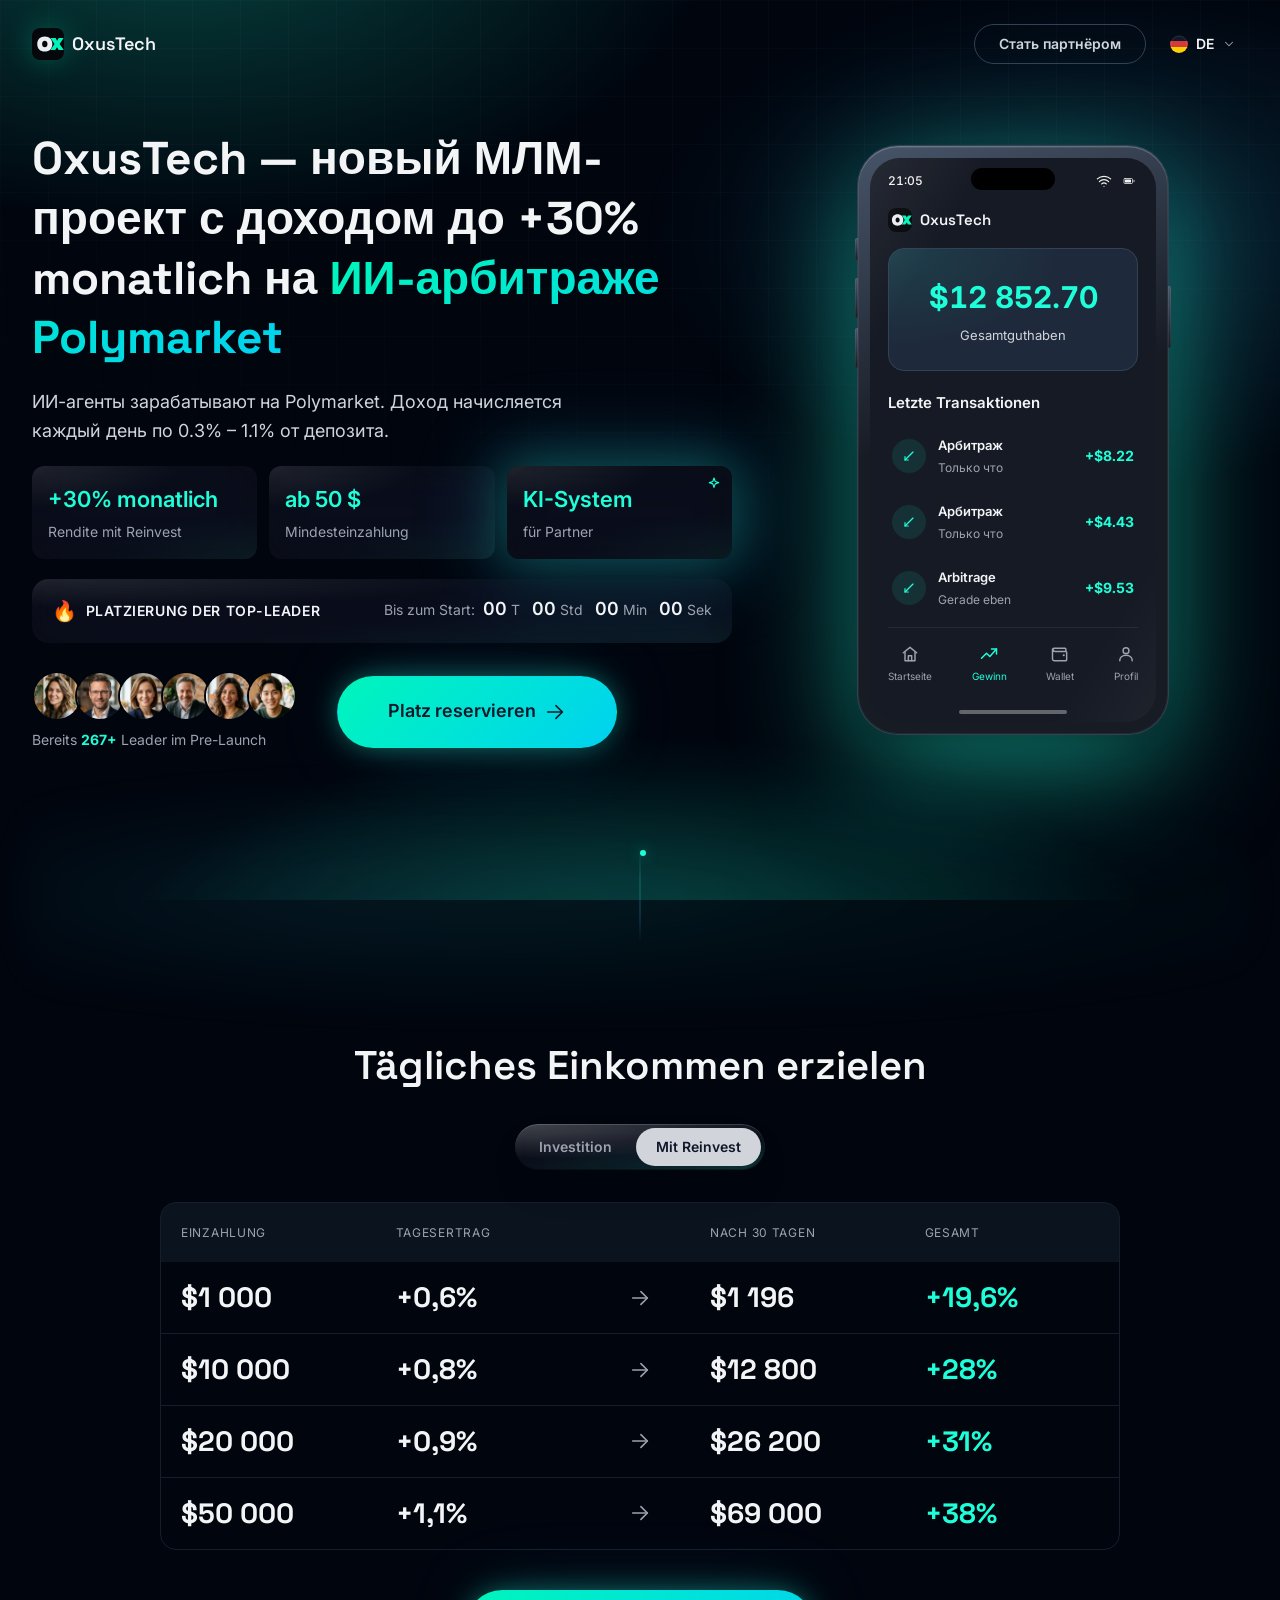
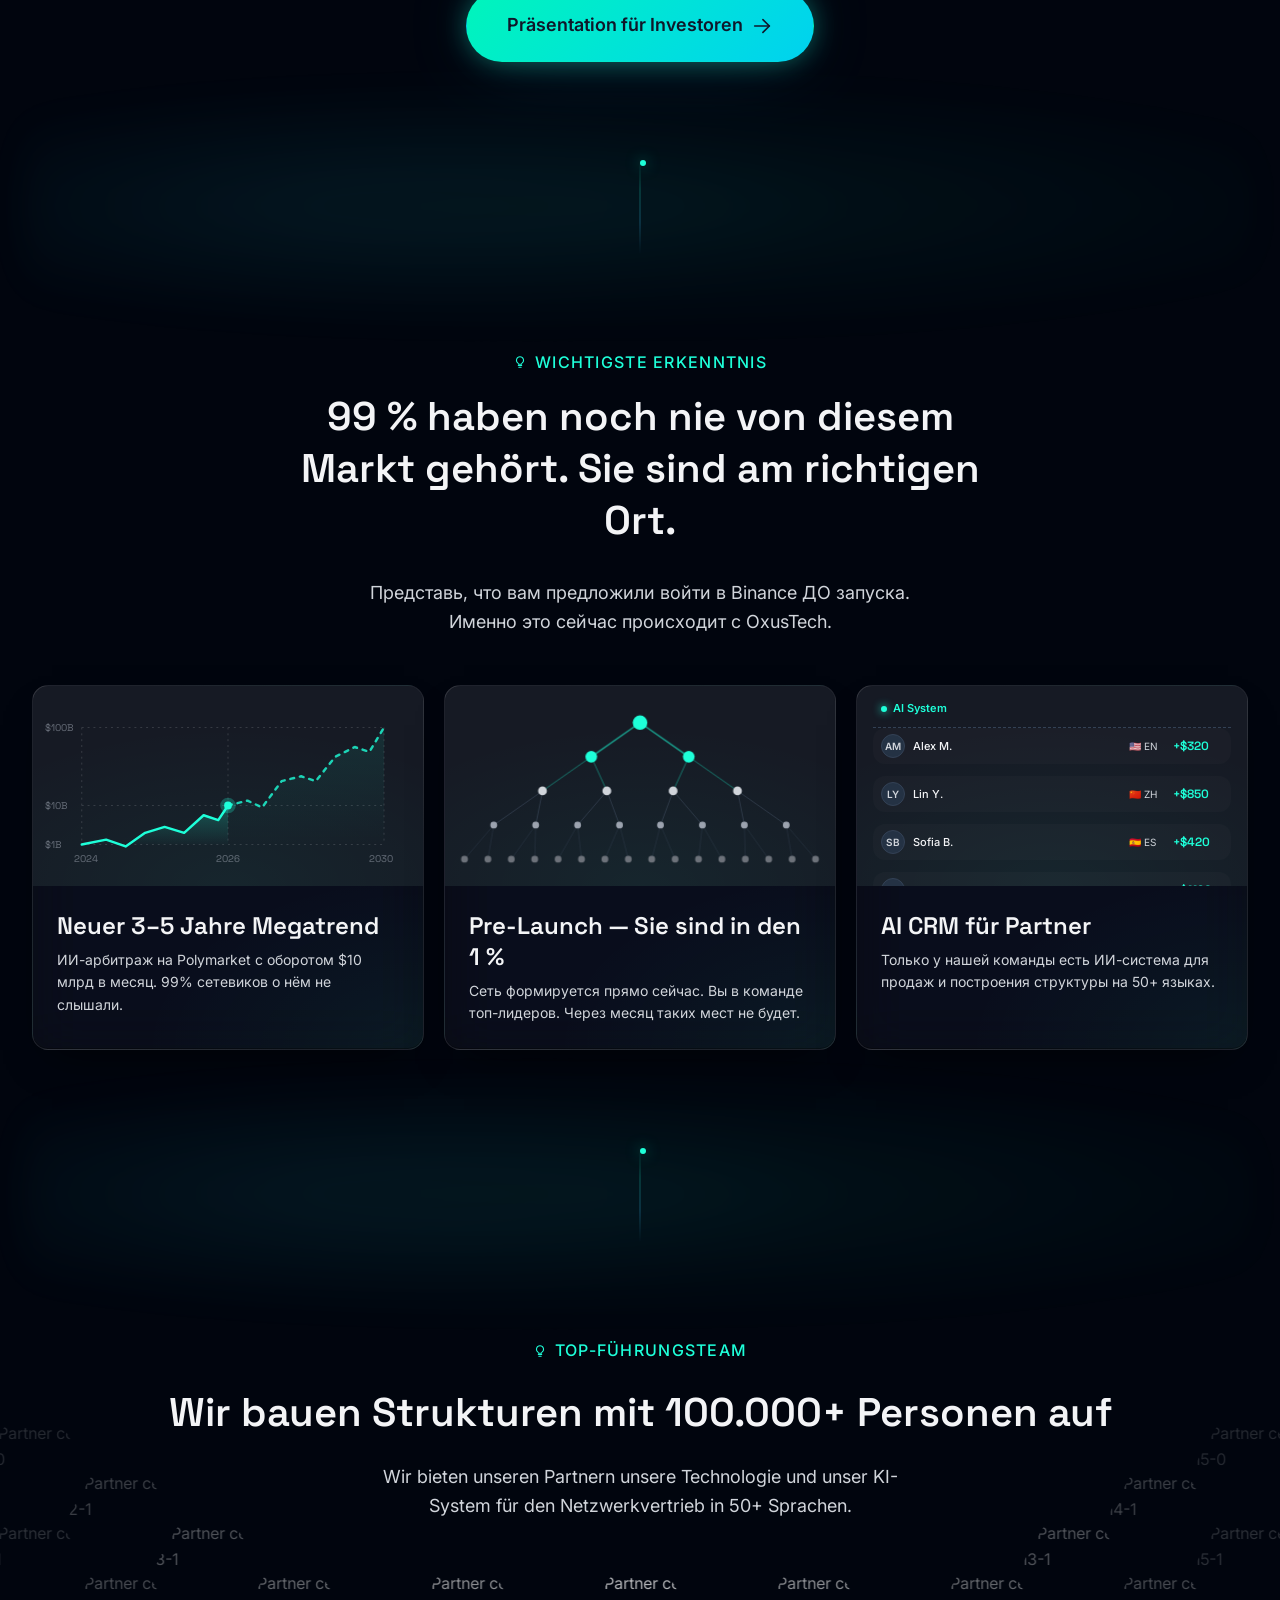
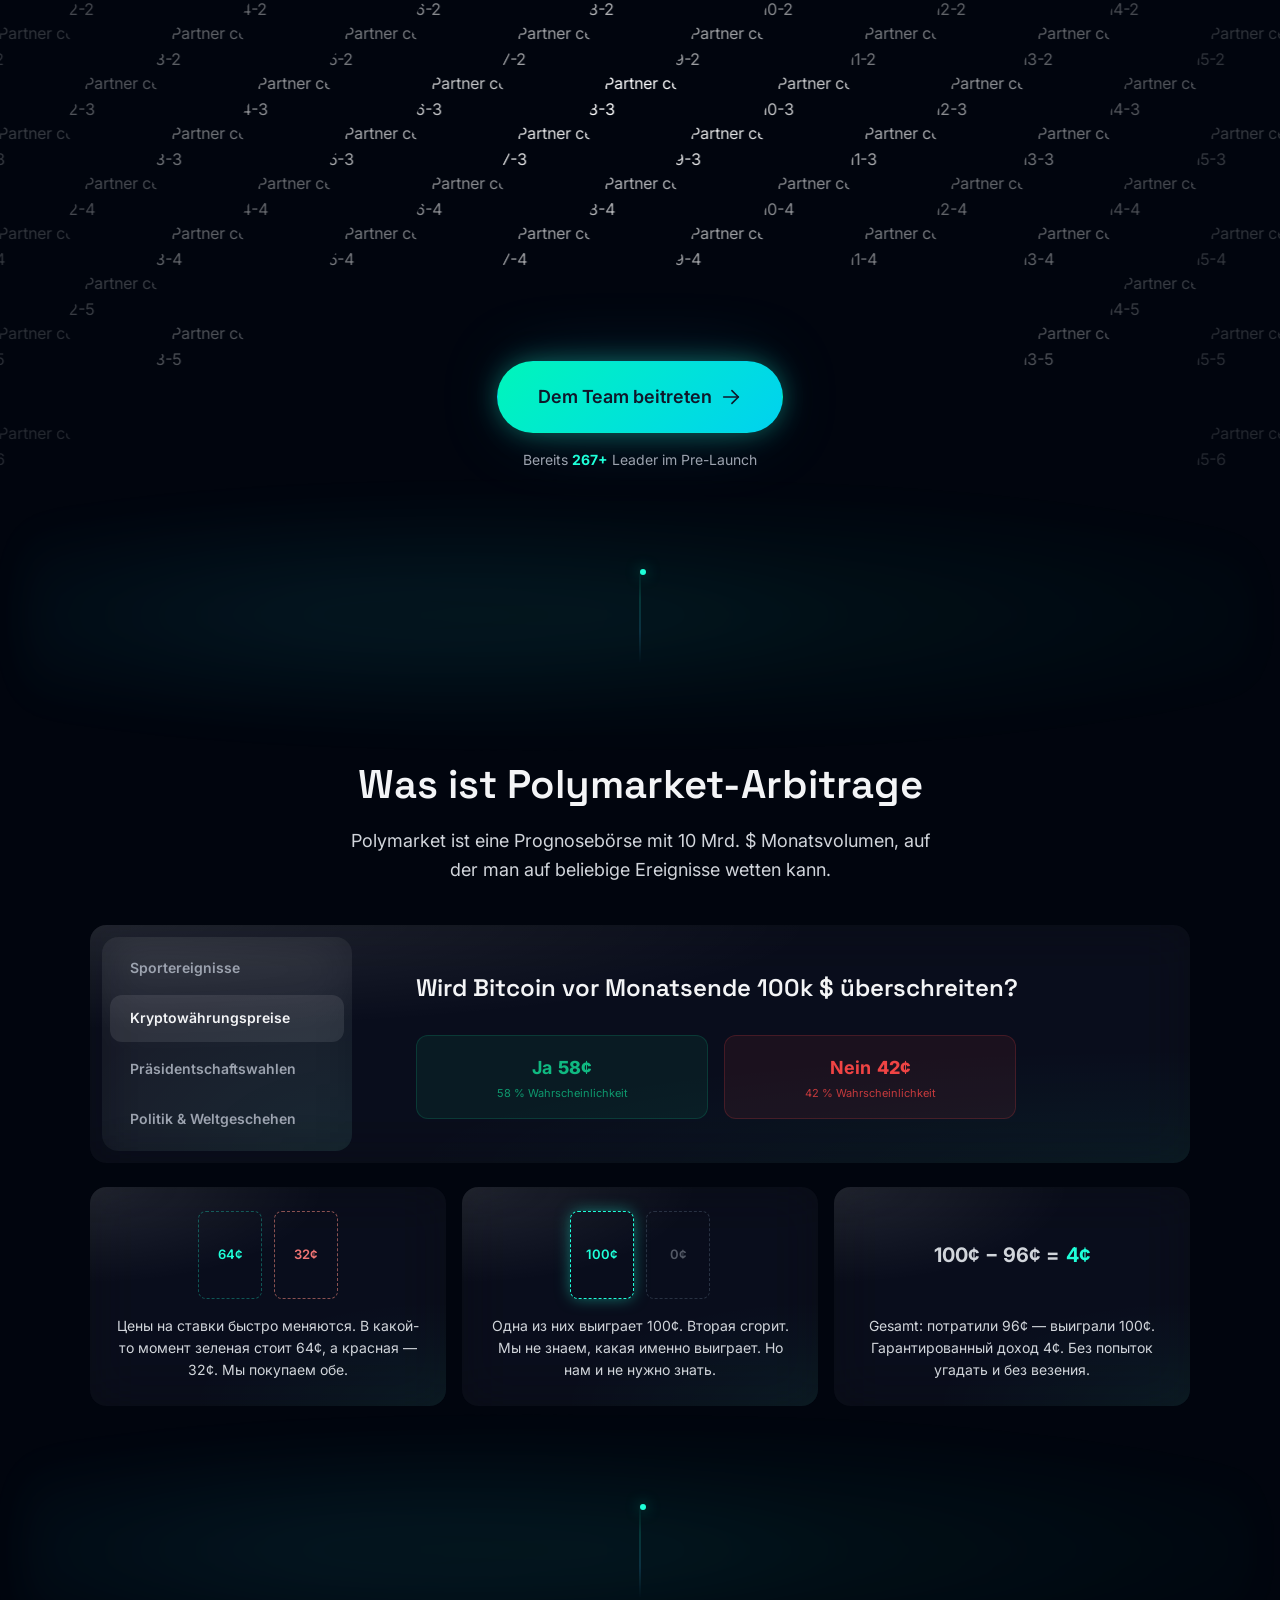
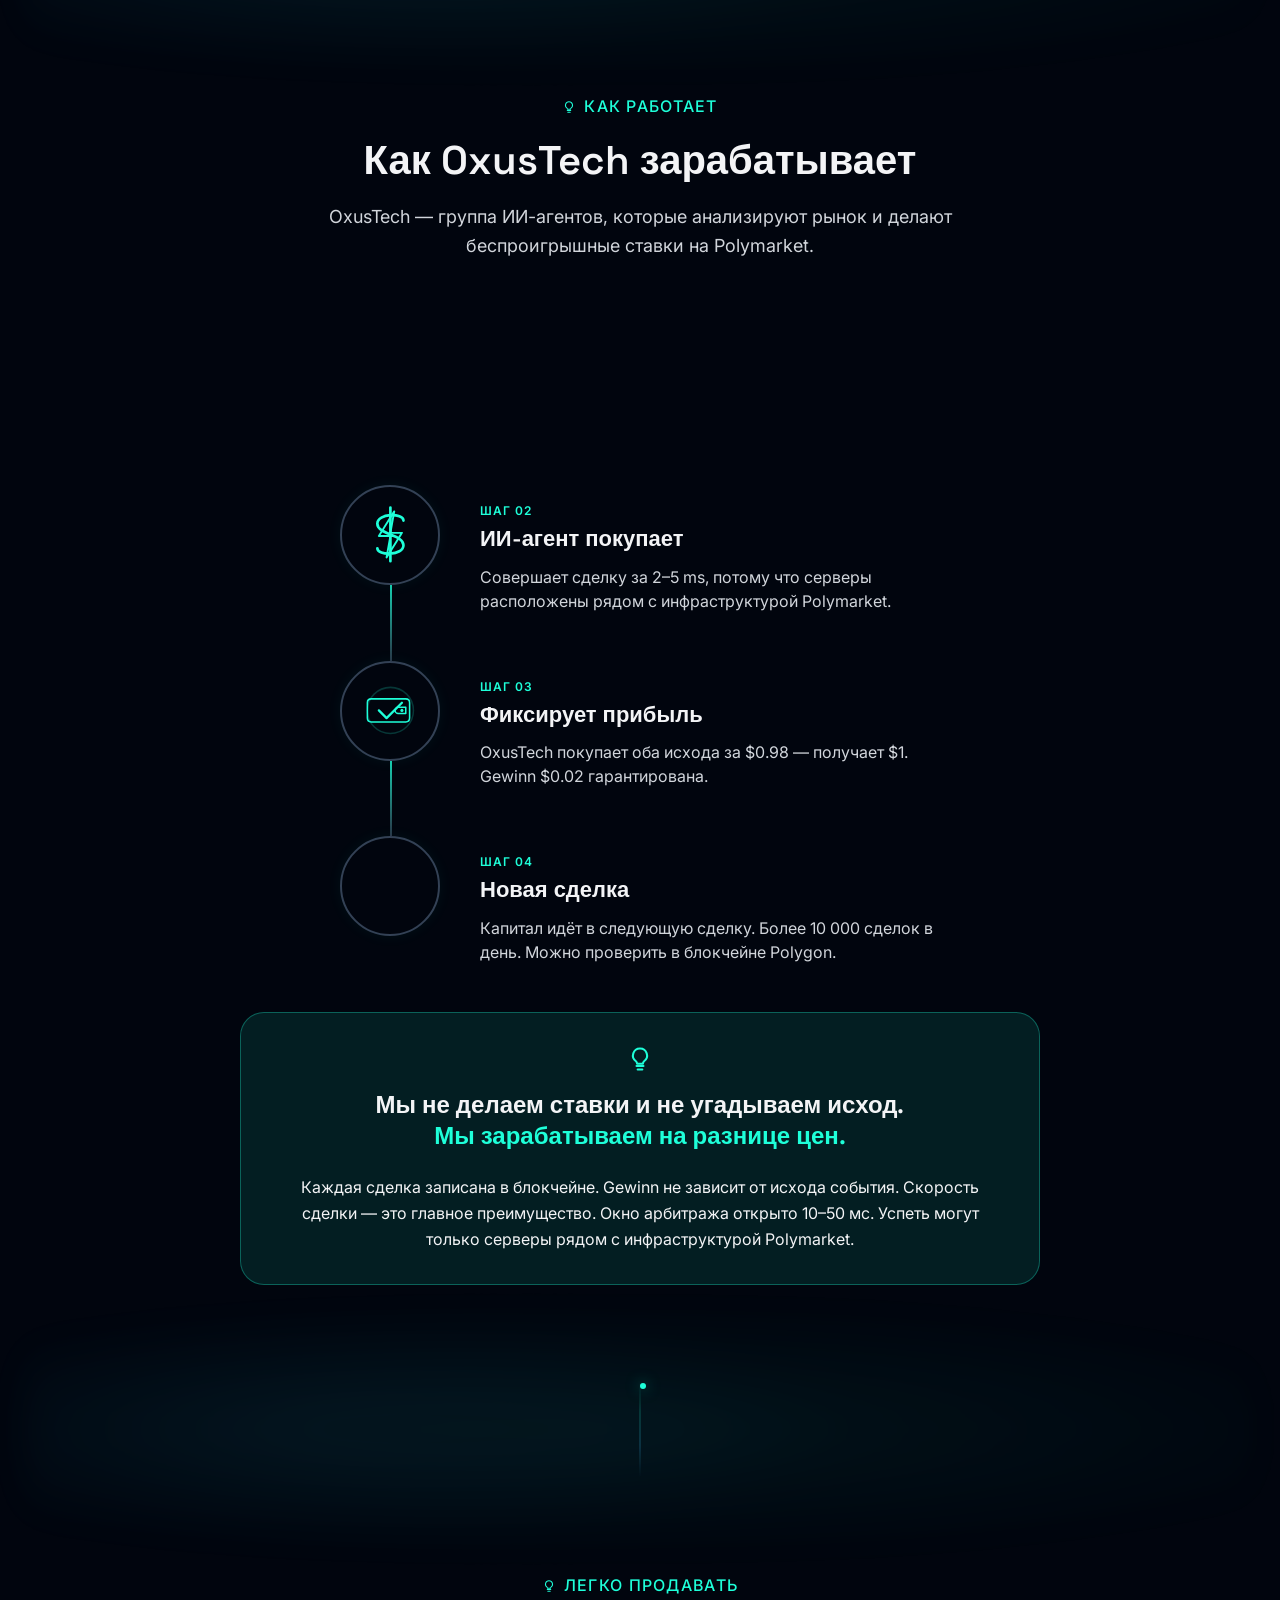
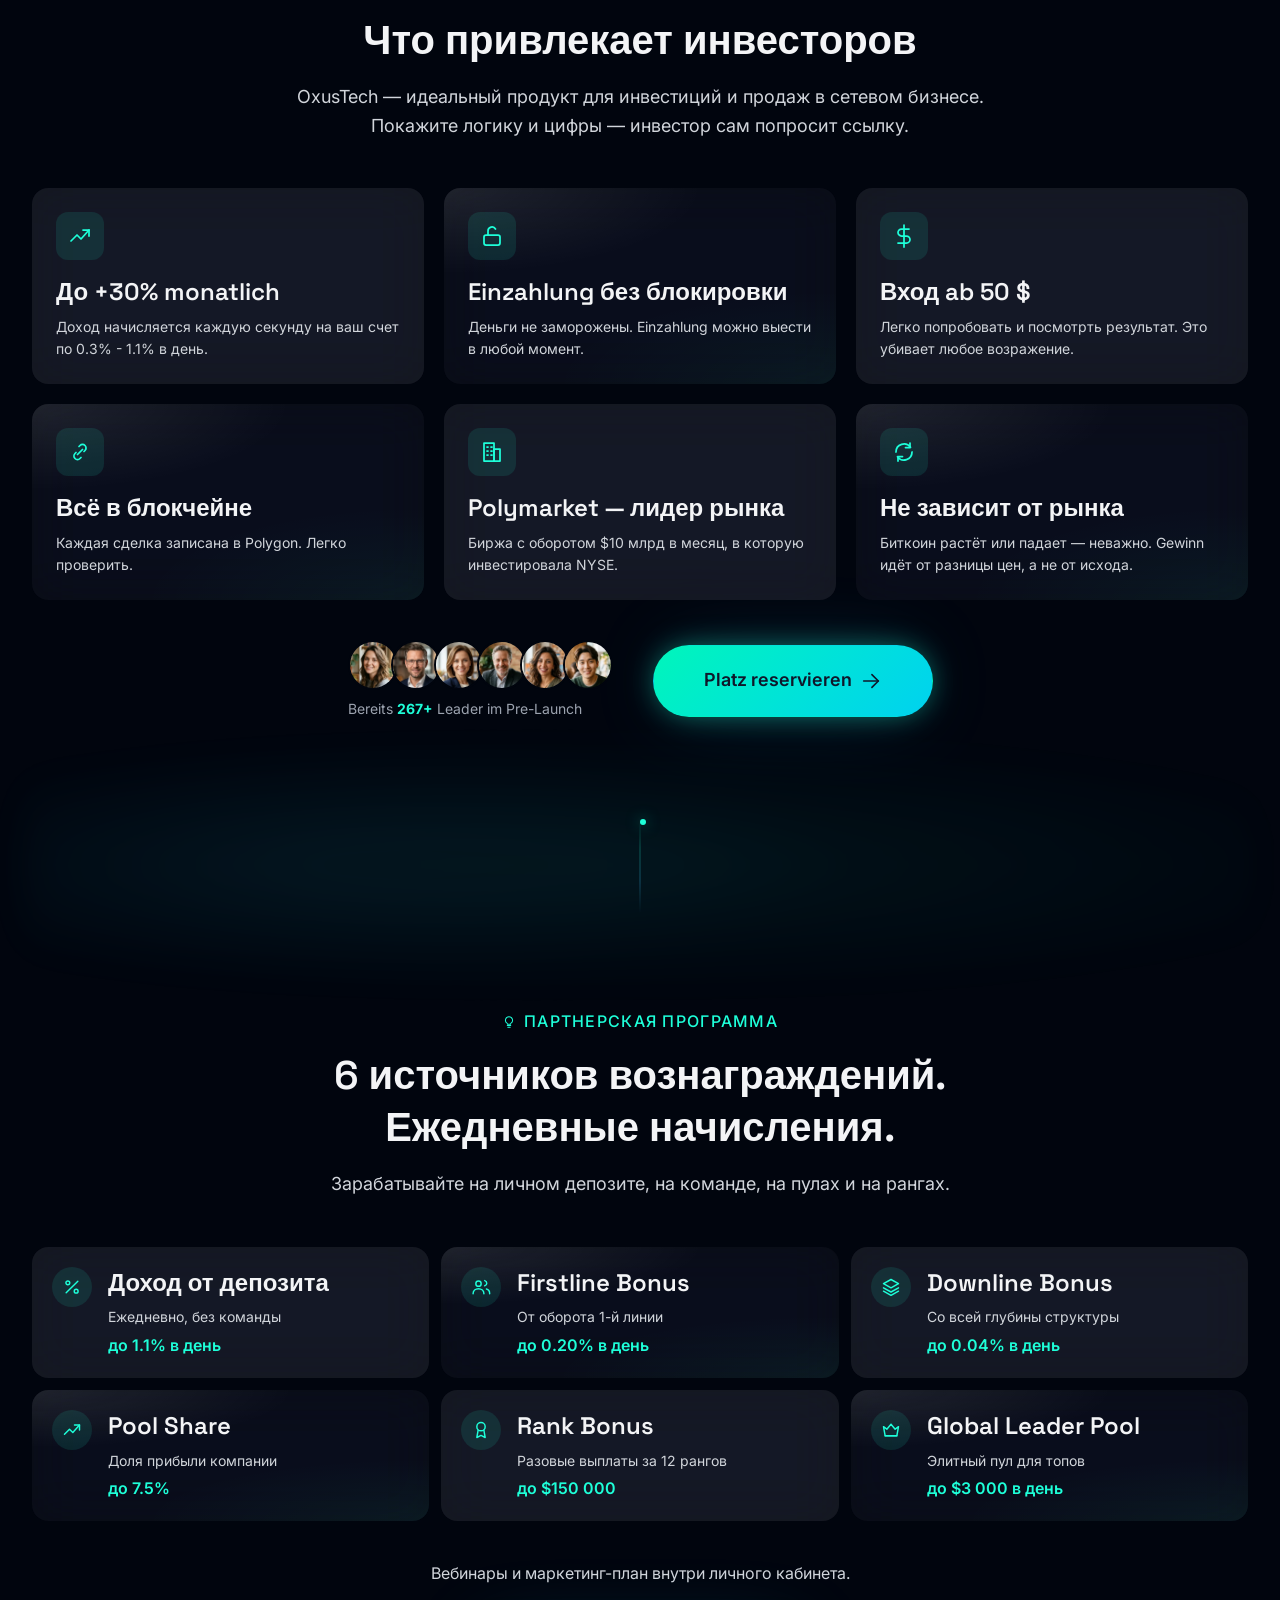
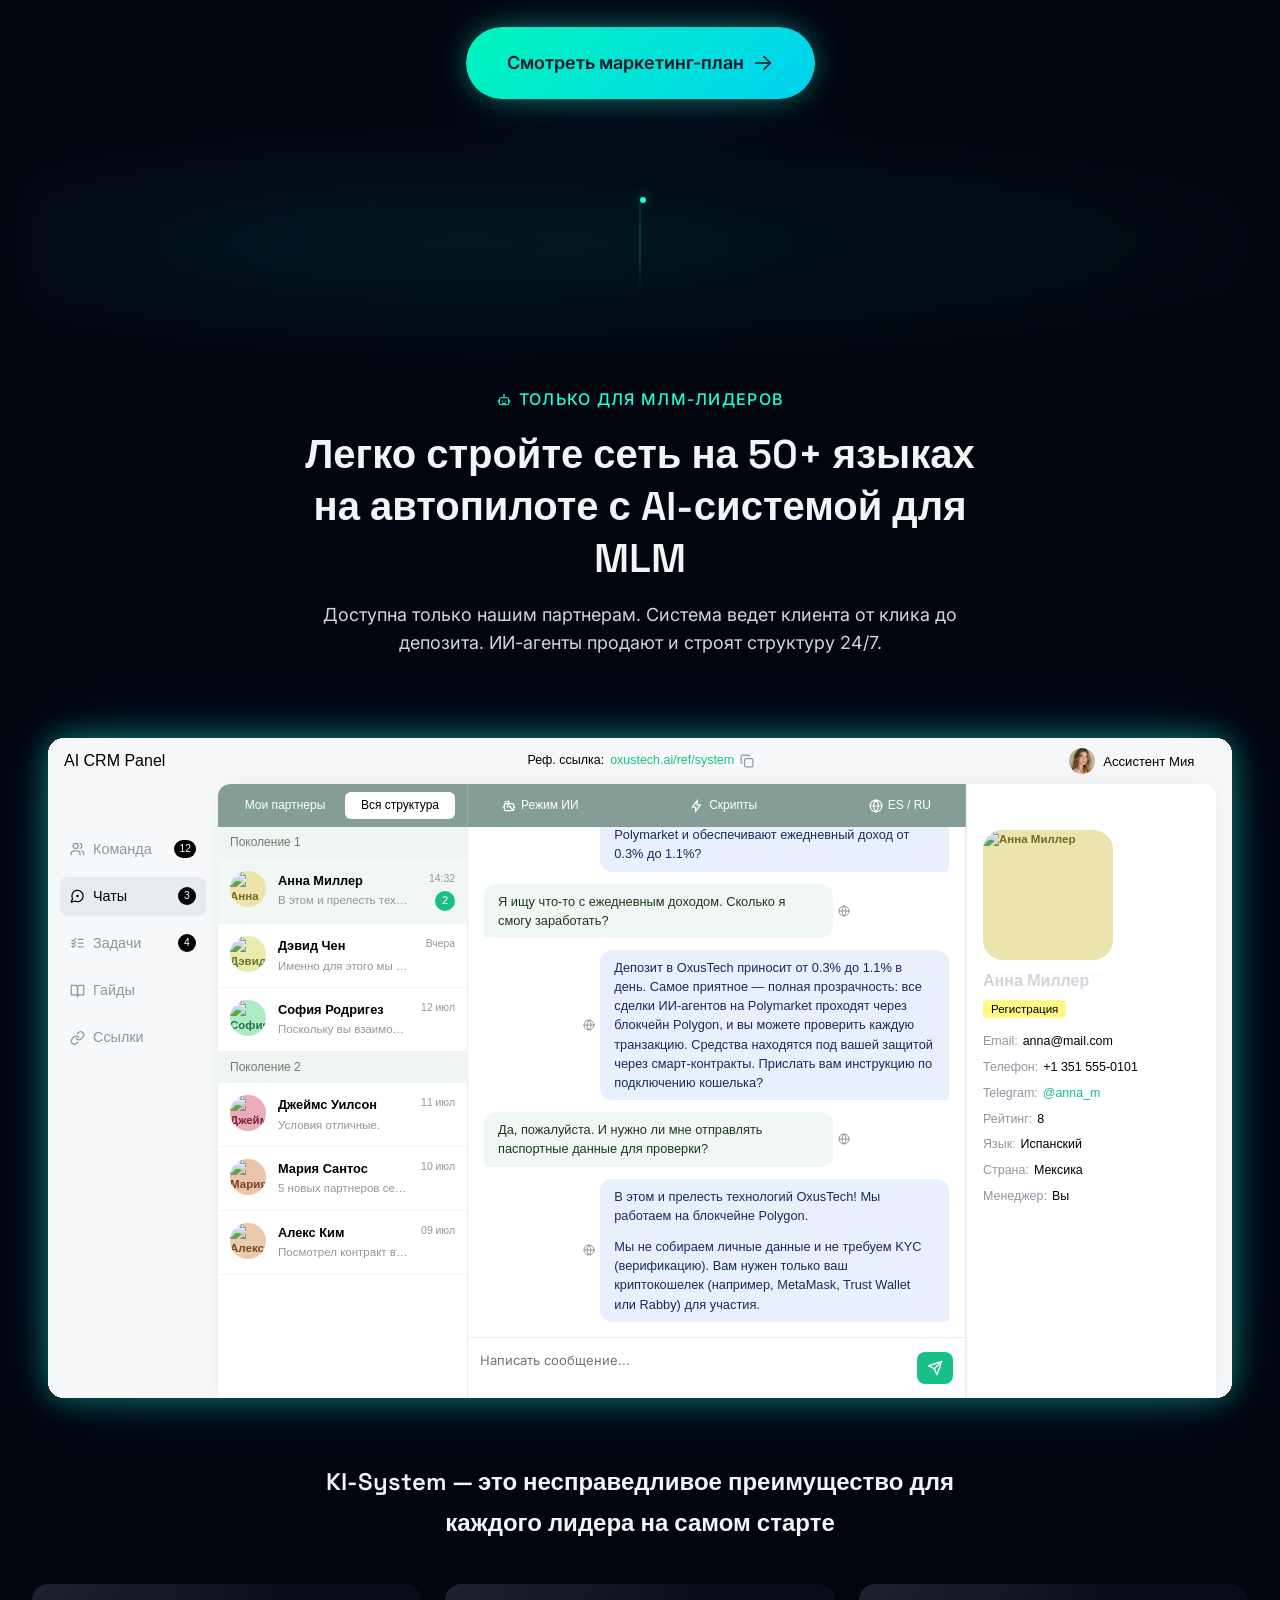
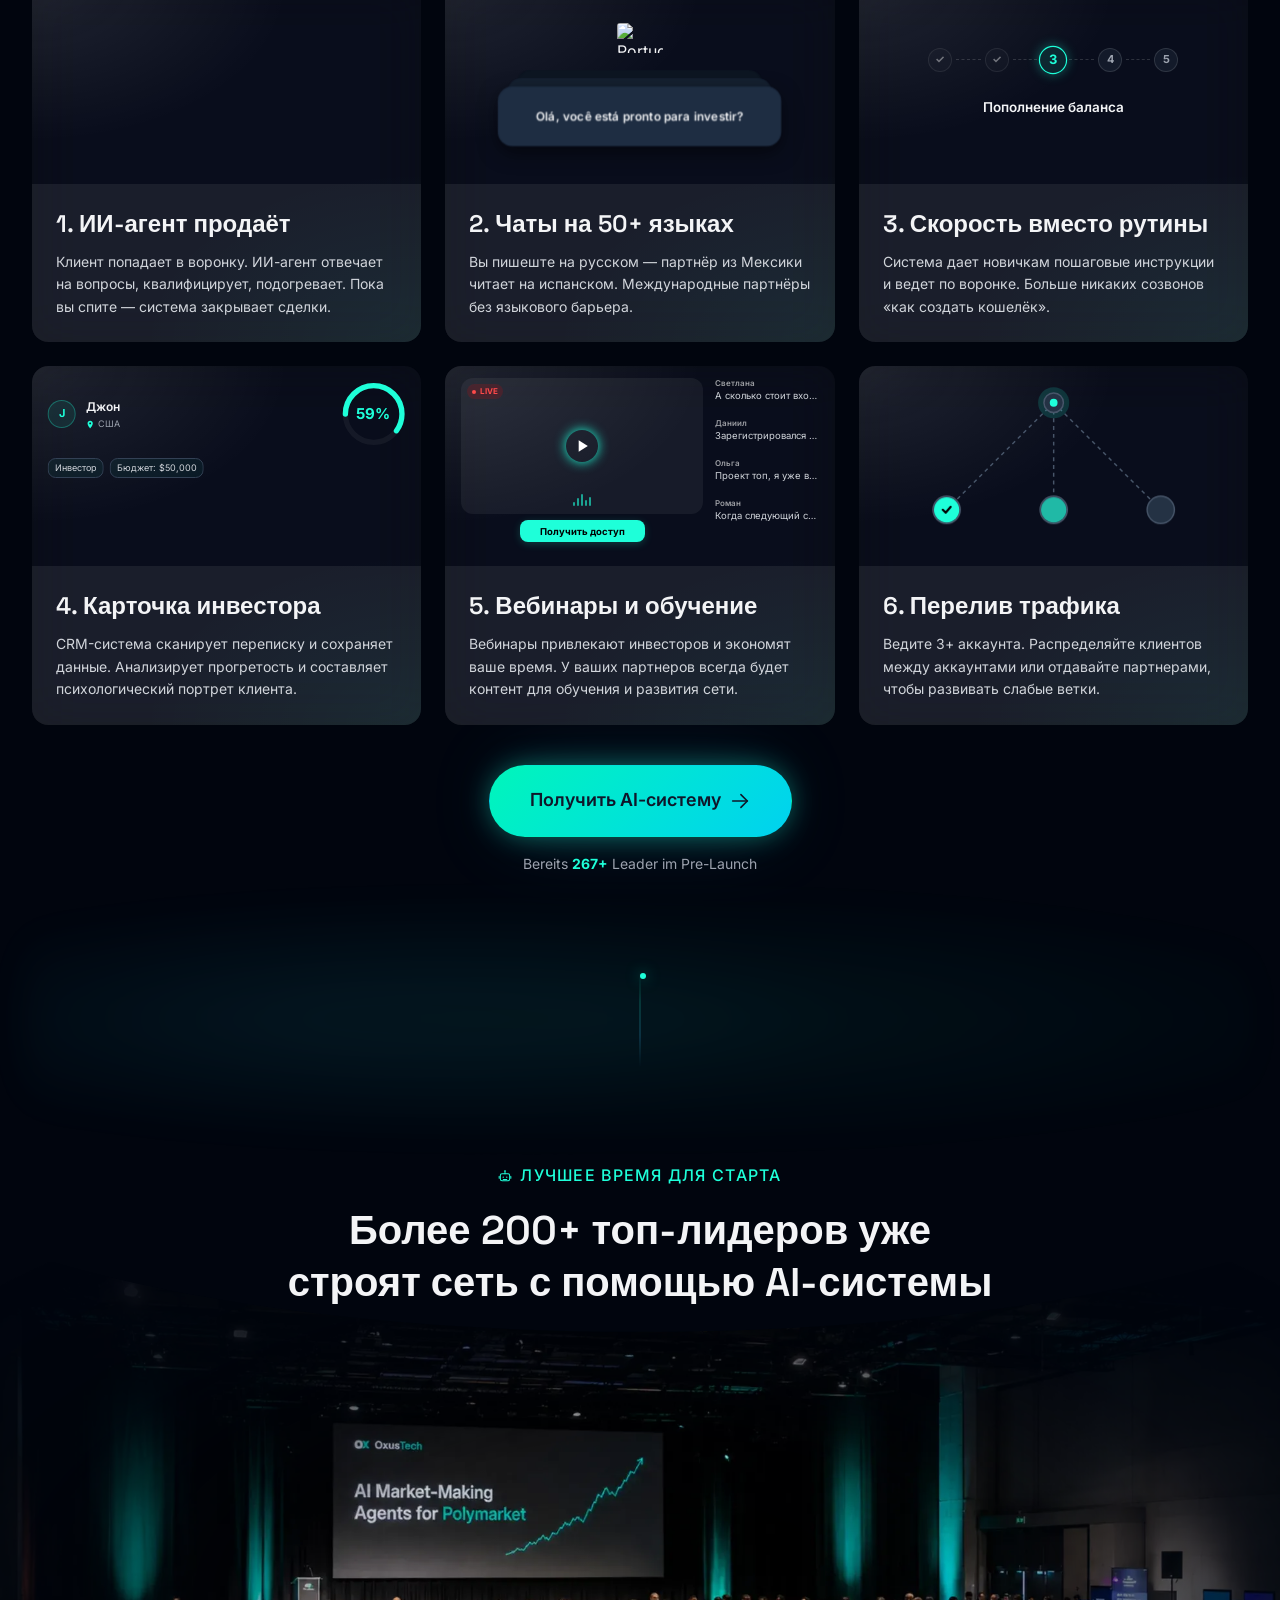
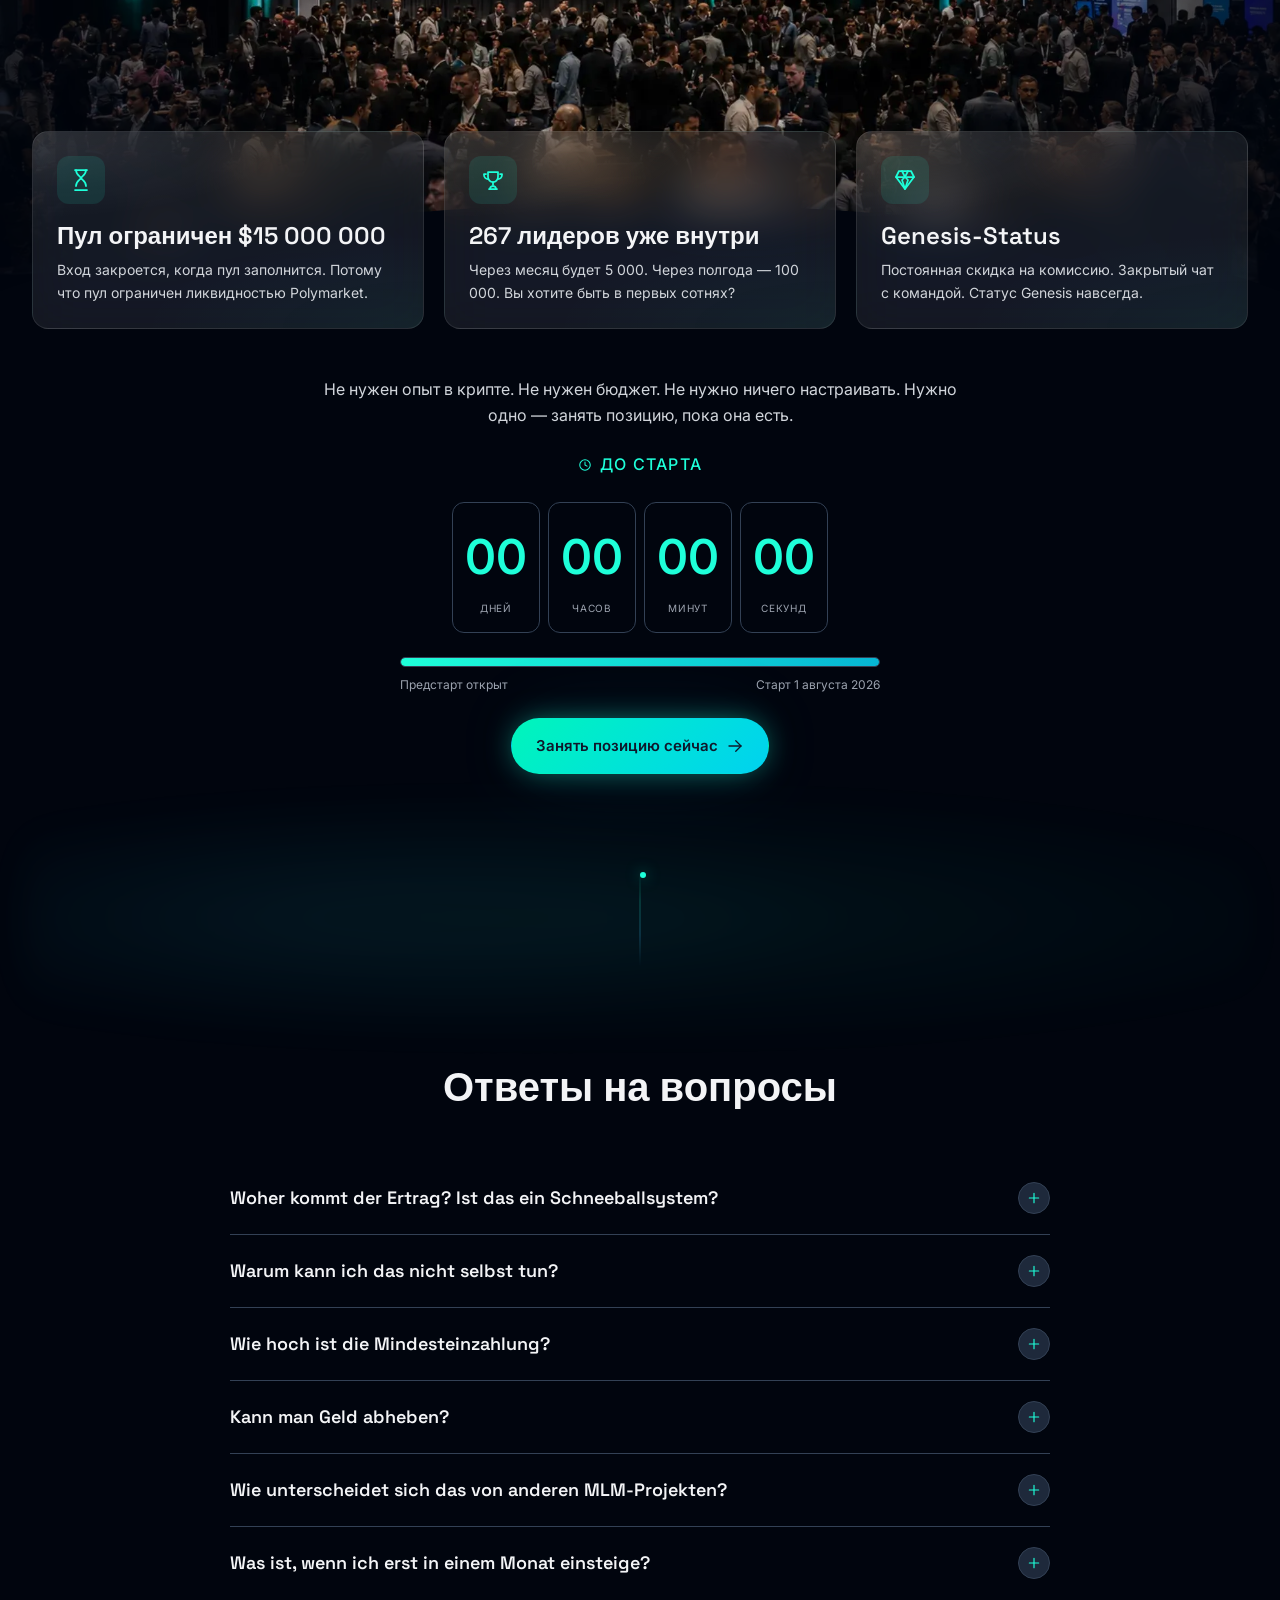
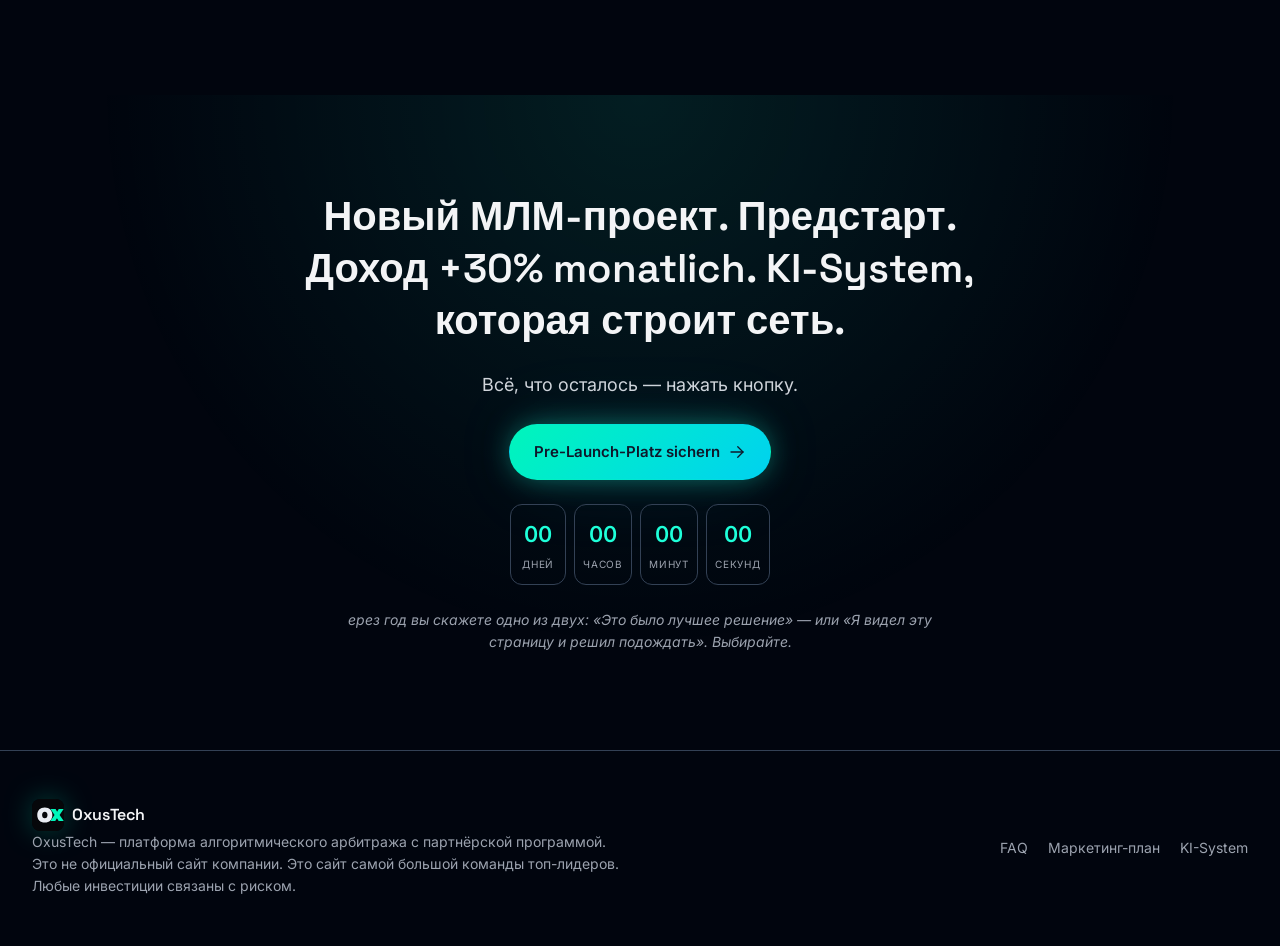
==== commit dd91255a: "refactor: convert language switcher options to anchor tags and update navigation logic" ====
--- a/de/index.html
+++ b/de/index.html
@@ -471,28 +471,28 @@
           </button>
           <ul class="lang-switch__menu glass" role="listbox" data-lang-menu hidden>
             <li role="option" aria-selected="true">
-              <button type="button" class="lang-switch__option" data-lang-option="ru" data-lang-name="RU">
+              <a href="../ru/" class="lang-switch__option" data-lang-option="ru" data-lang-name="RU">
                 <svg class="icon" aria-hidden="true" width="18" height="18">
-                  <use href="#icon-flag-de"></use>
+                  <use href="#icon-flag-ru"></use>
                 </svg>
                 Русский
-              </button>
+              </a>
             </li>
             <li role="option" aria-selected="false">
-              <button type="button" class="lang-switch__option" data-lang-option="en" data-lang-name="EN">
+              <a href="../en/" class="lang-switch__option" data-lang-option="en" data-lang-name="EN">
                 <svg class="icon" aria-hidden="true" width="18" height="18">
                   <use href="#icon-flag-gb"></use>
                 </svg>
                 English
-              </button>
+              </a>
             </li>
             <li role="option" aria-selected="false">
-              <button type="button" class="lang-switch__option" data-lang-option="de" data-lang-name="DE">
+              <a href="../de/" class="lang-switch__option" data-lang-option="de" data-lang-name="DE">
                 <svg class="icon" aria-hidden="true" width="18" height="18">
                   <use href="#icon-flag-de"></use>
                 </svg>
                 Deutsch
-              </button>
+              </a>
             </li>
           </ul>
         </div>
--- a/assets/css/components.css
+++ b/assets/css/components.css
@@ -373,6 +373,7 @@
 }
 
 .lang-switch__option {
+  text-decoration: none;
   display: flex;
   align-items: center;
   gap: var(--space-3);
@@ -395,6 +396,7 @@
 }
 
 li[aria-selected="true"] .lang-switch__option {
+  text-decoration: none;
   color: var(--accent);
 }
 
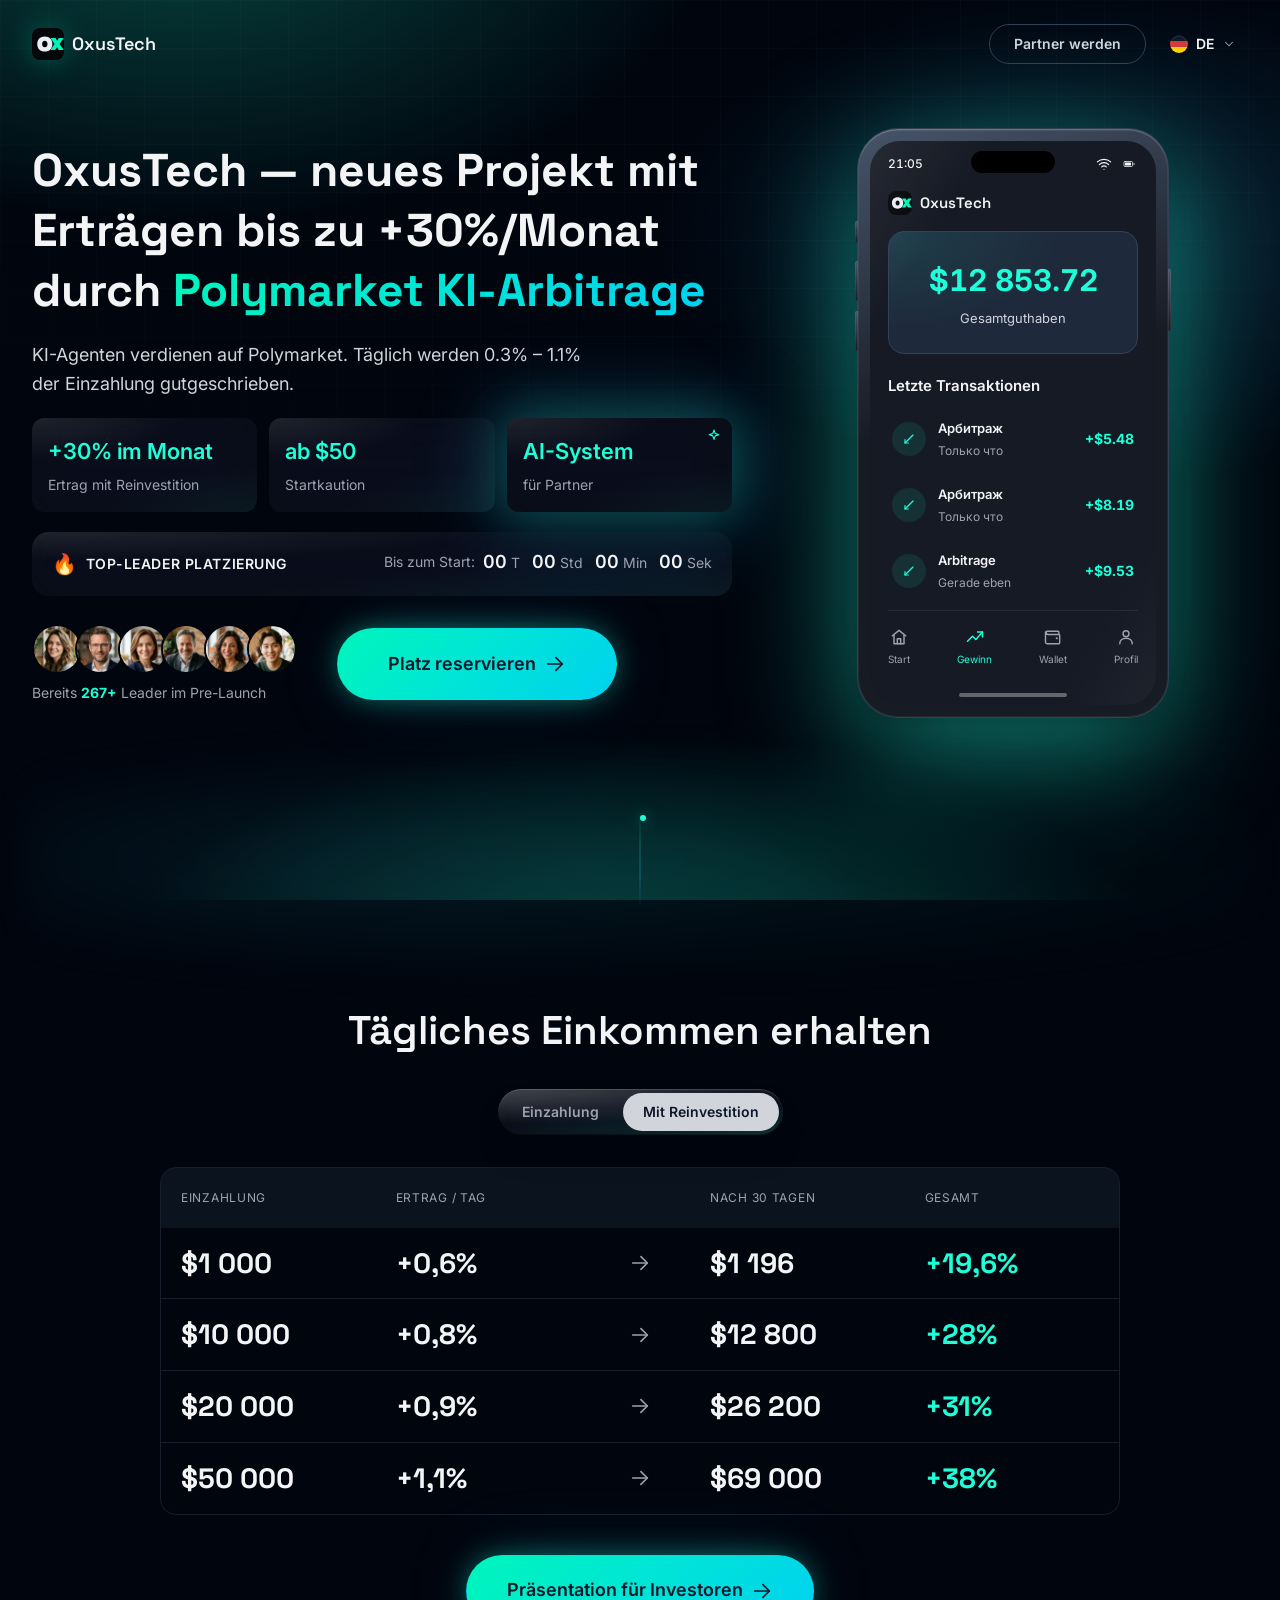
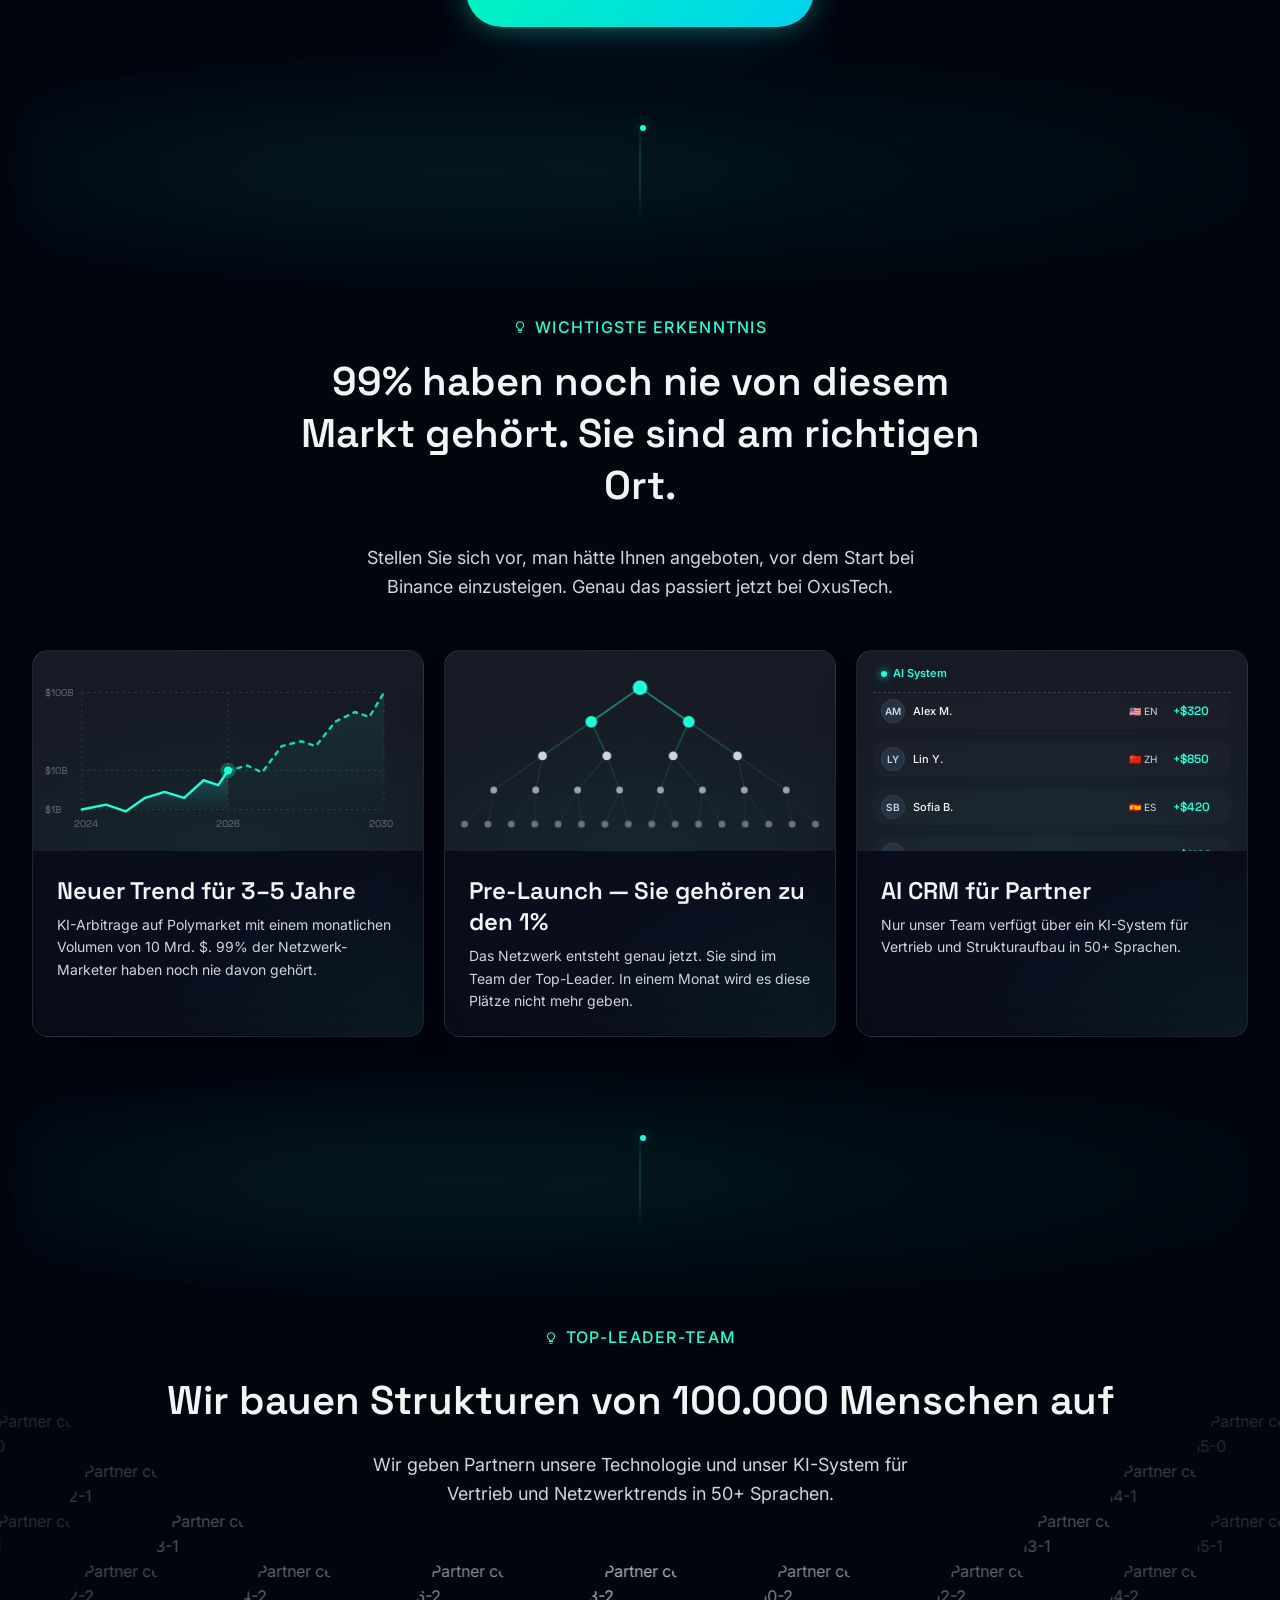
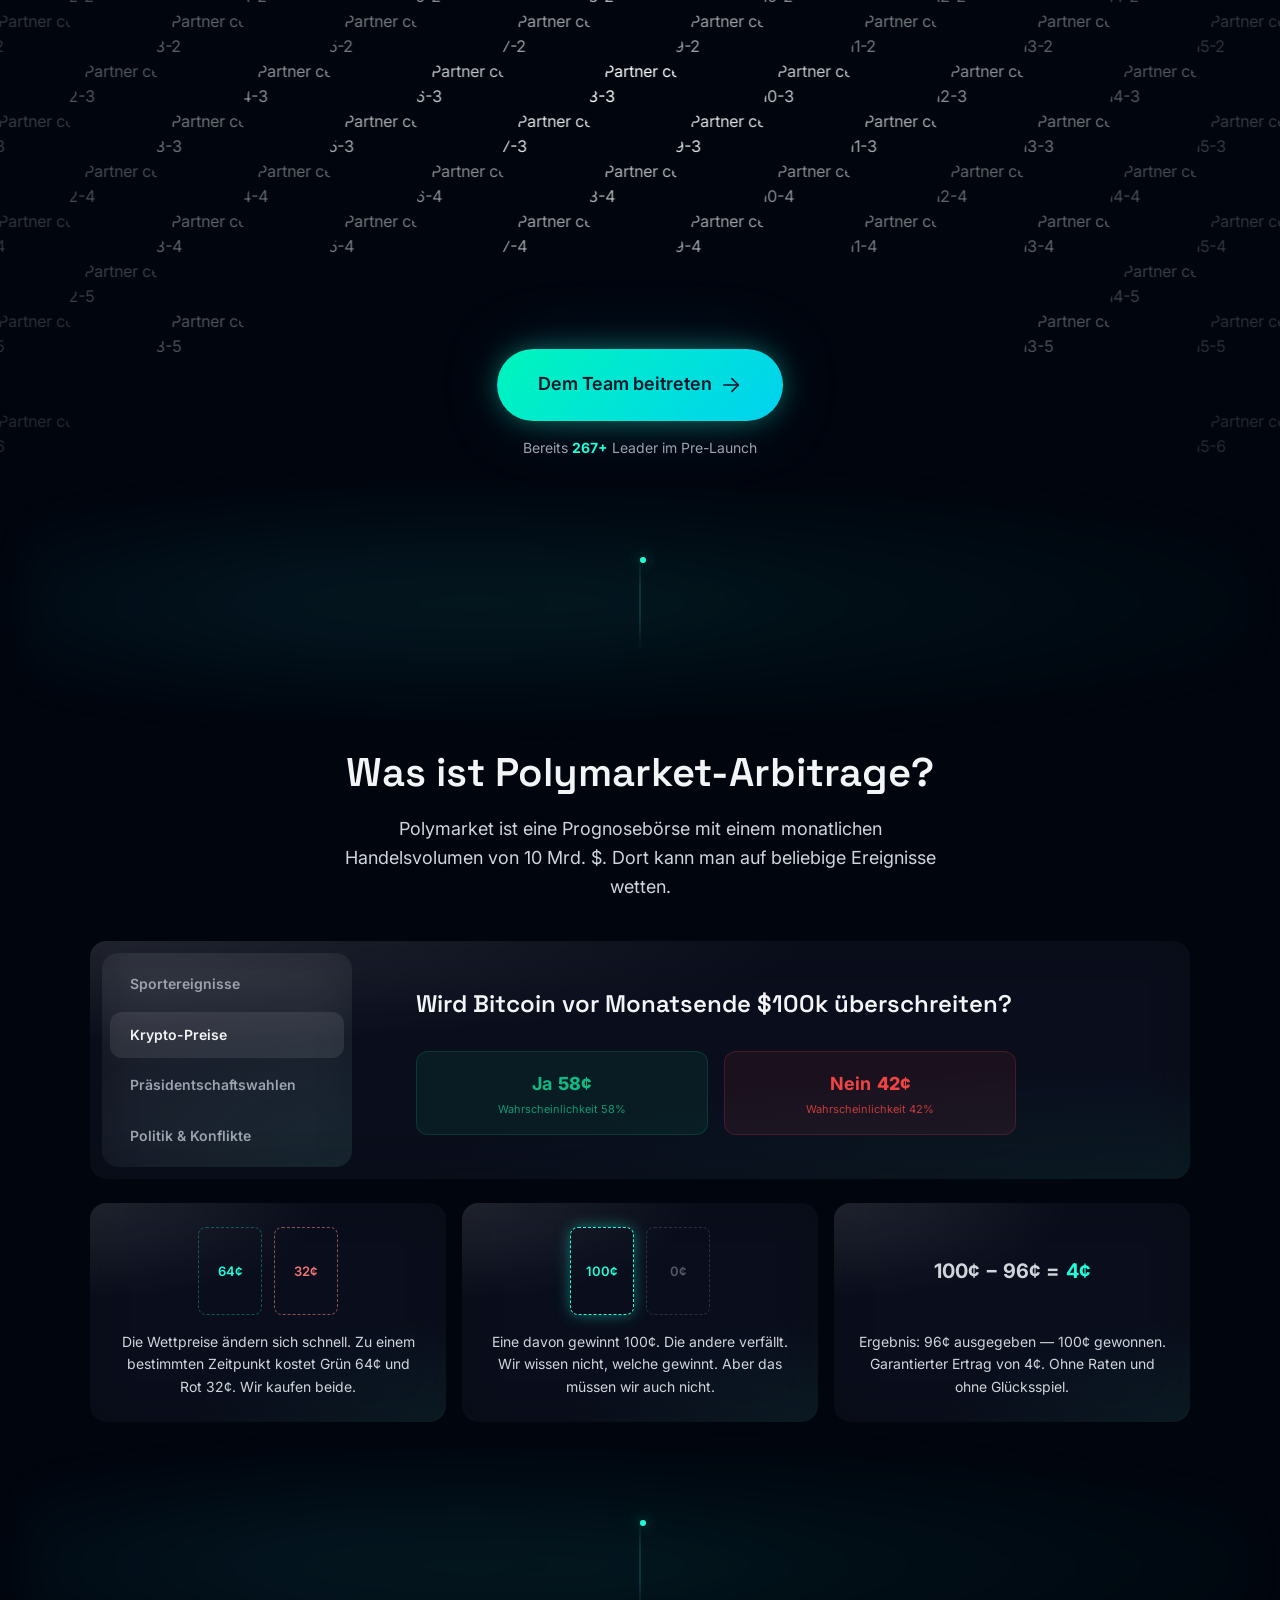
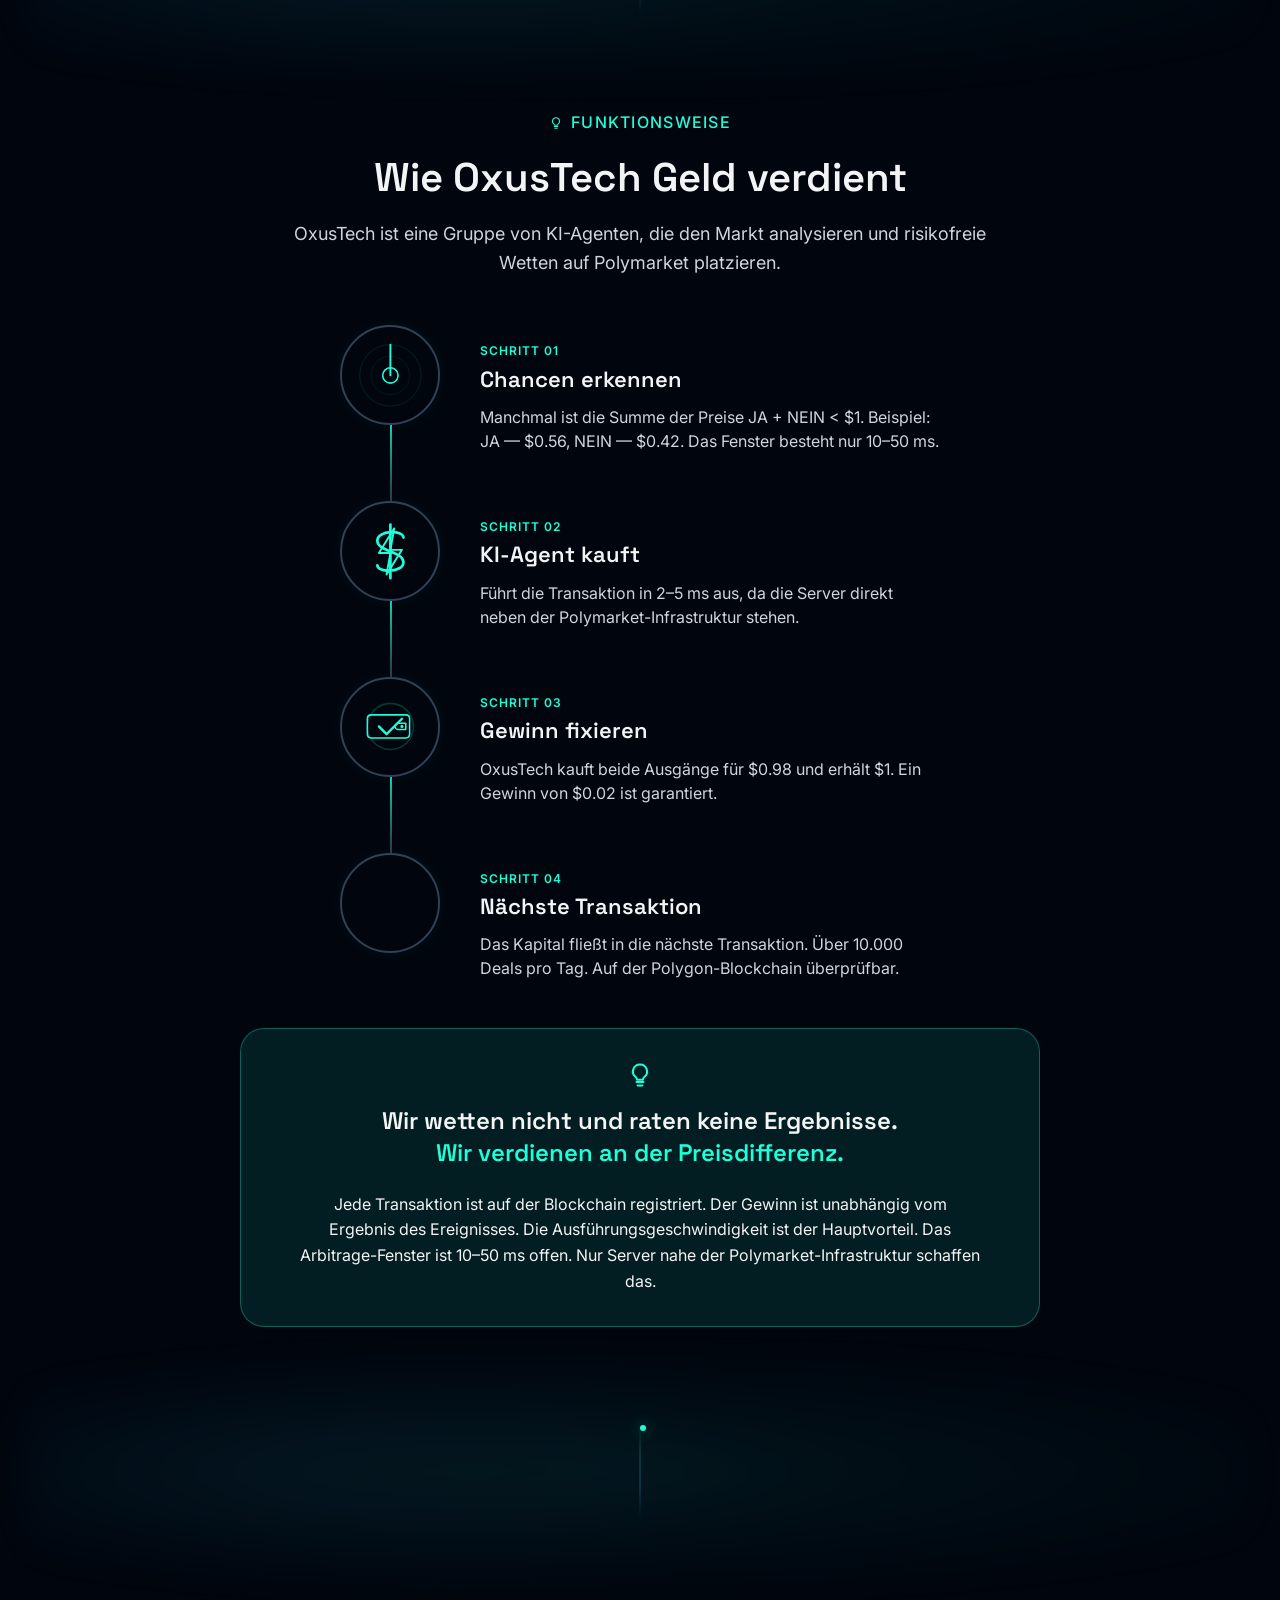
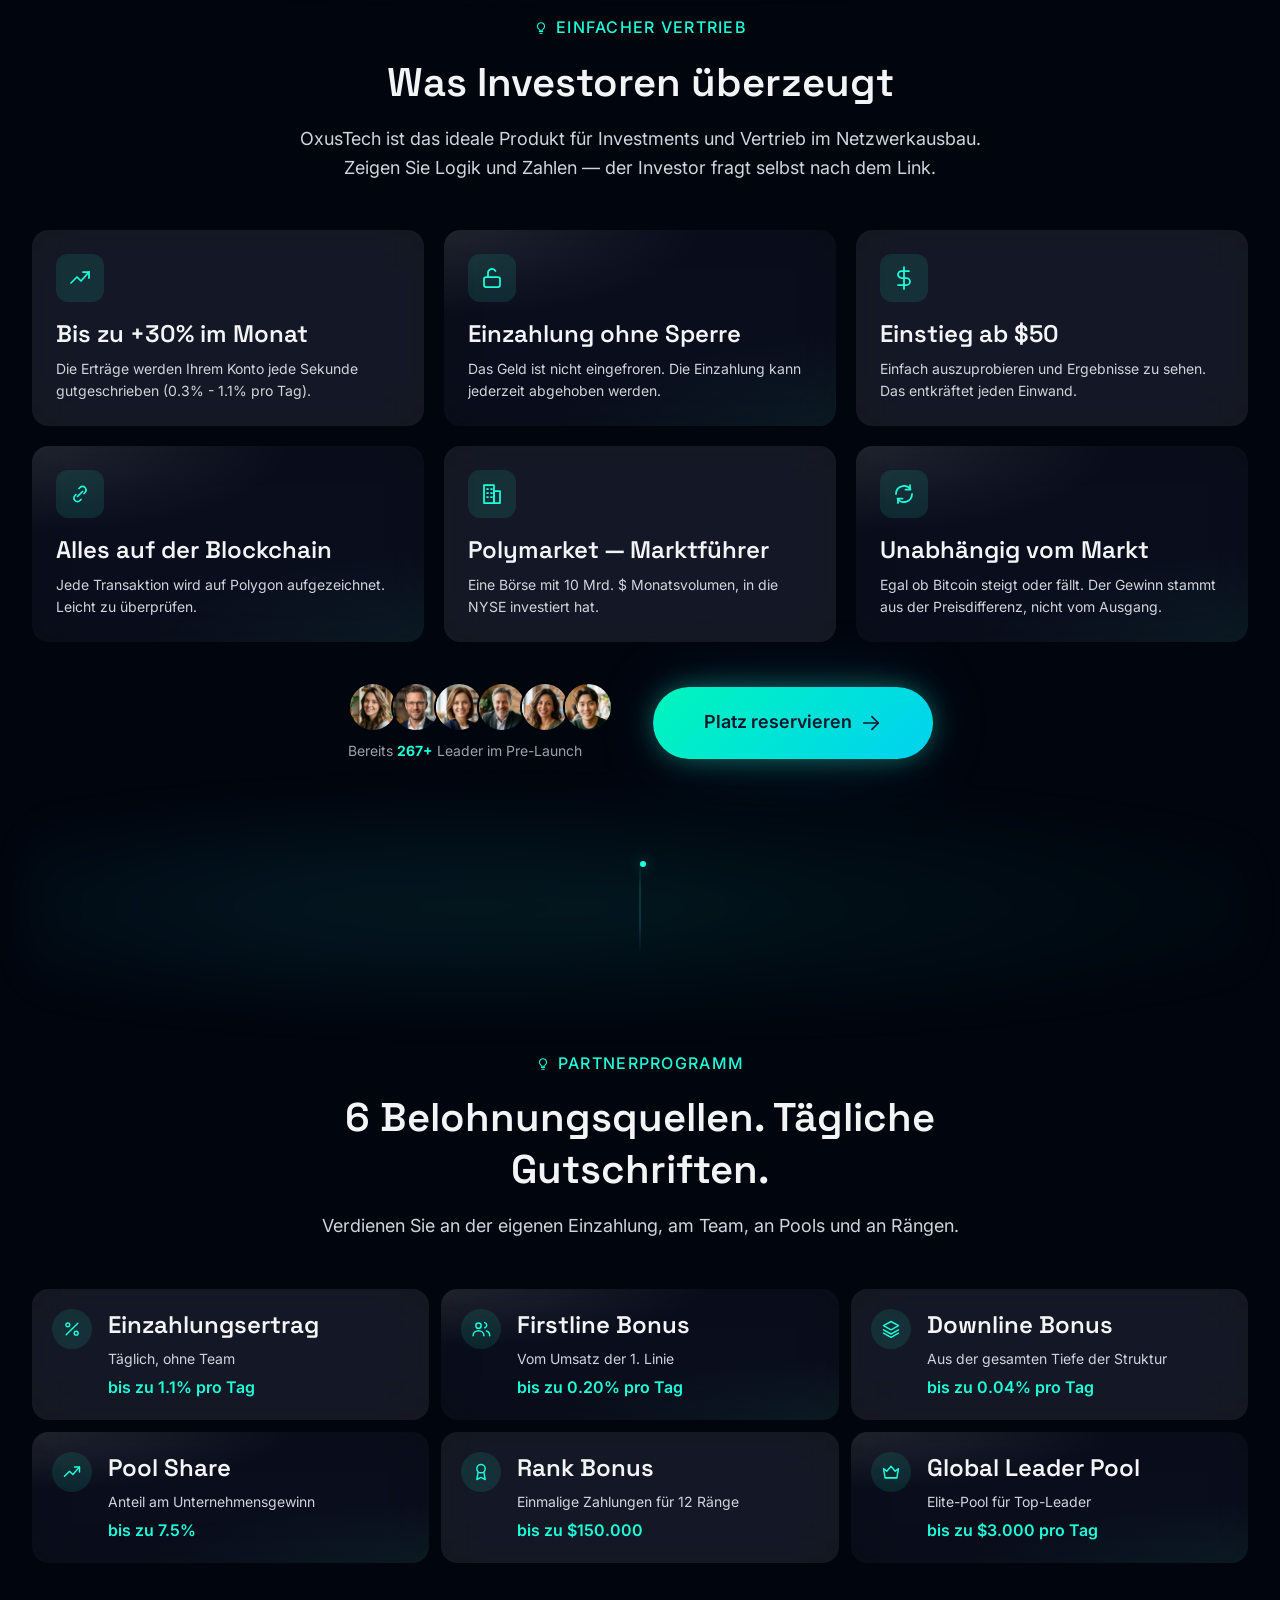
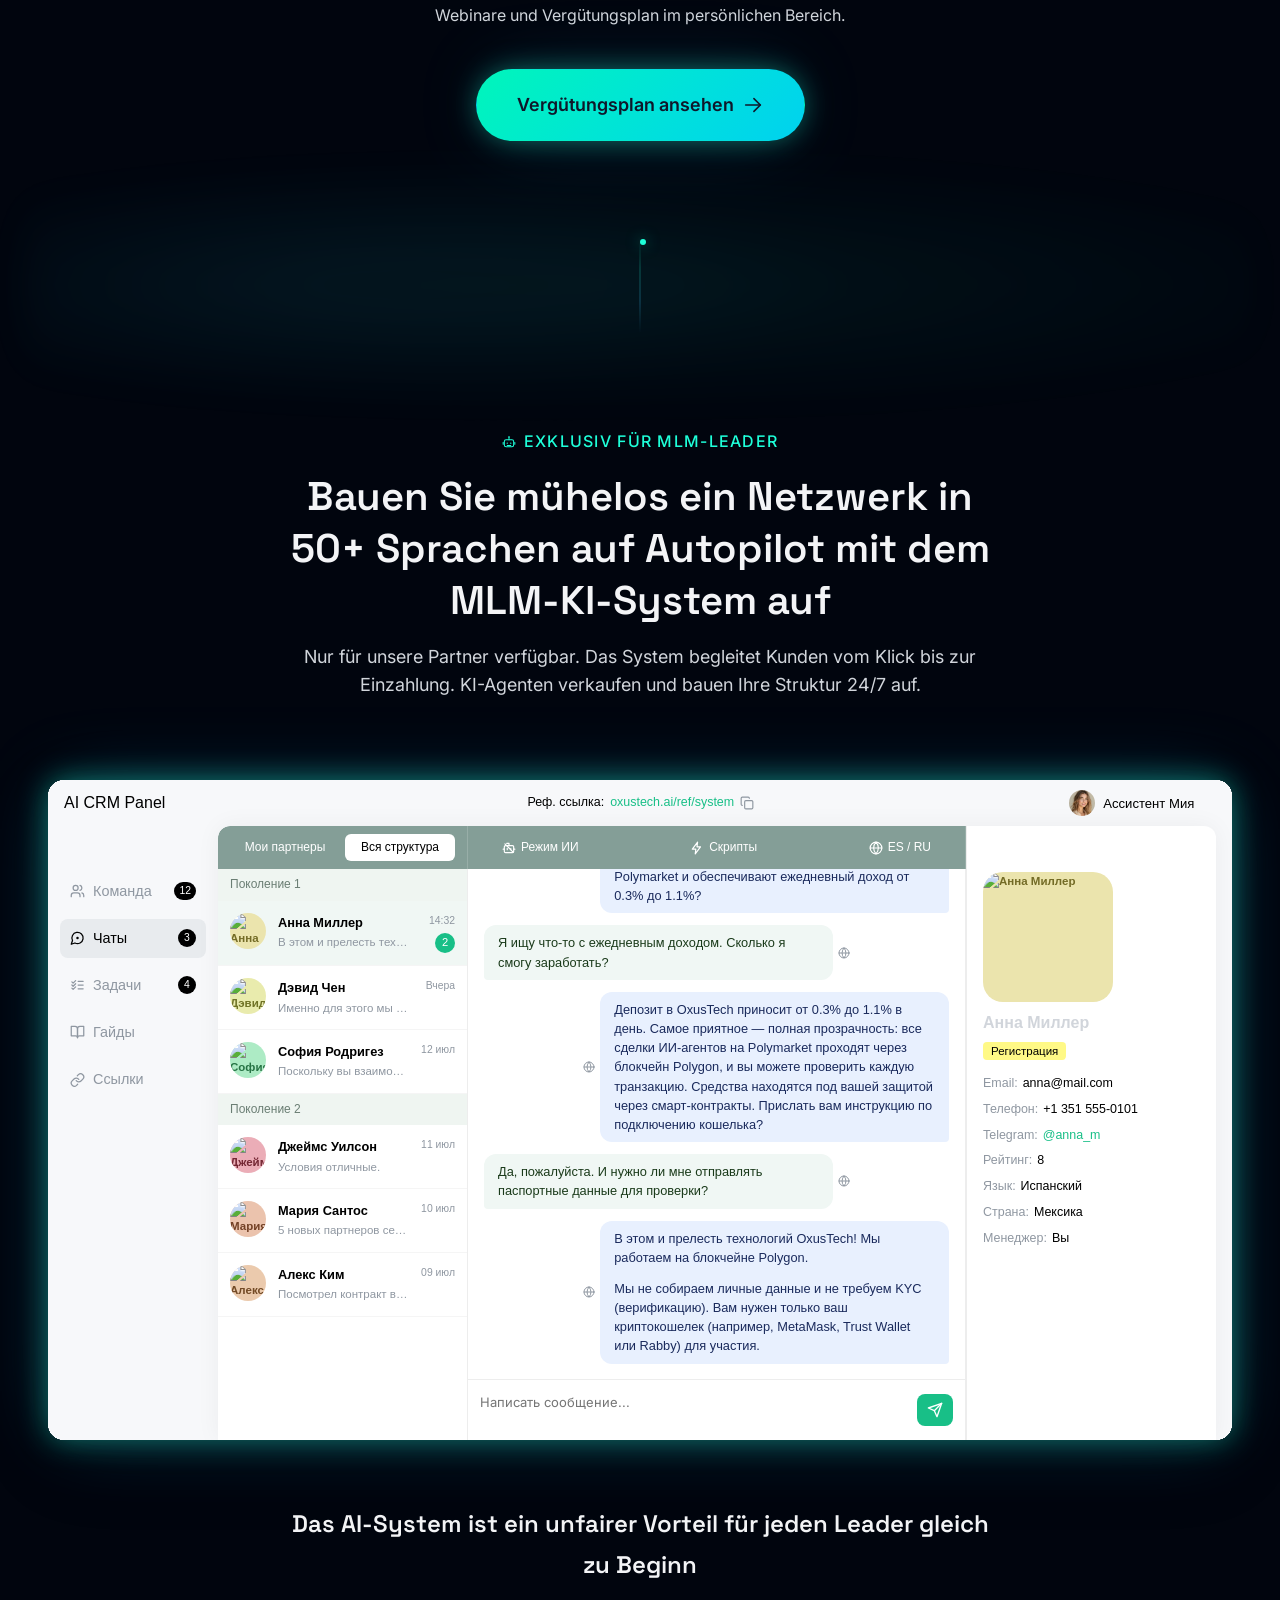
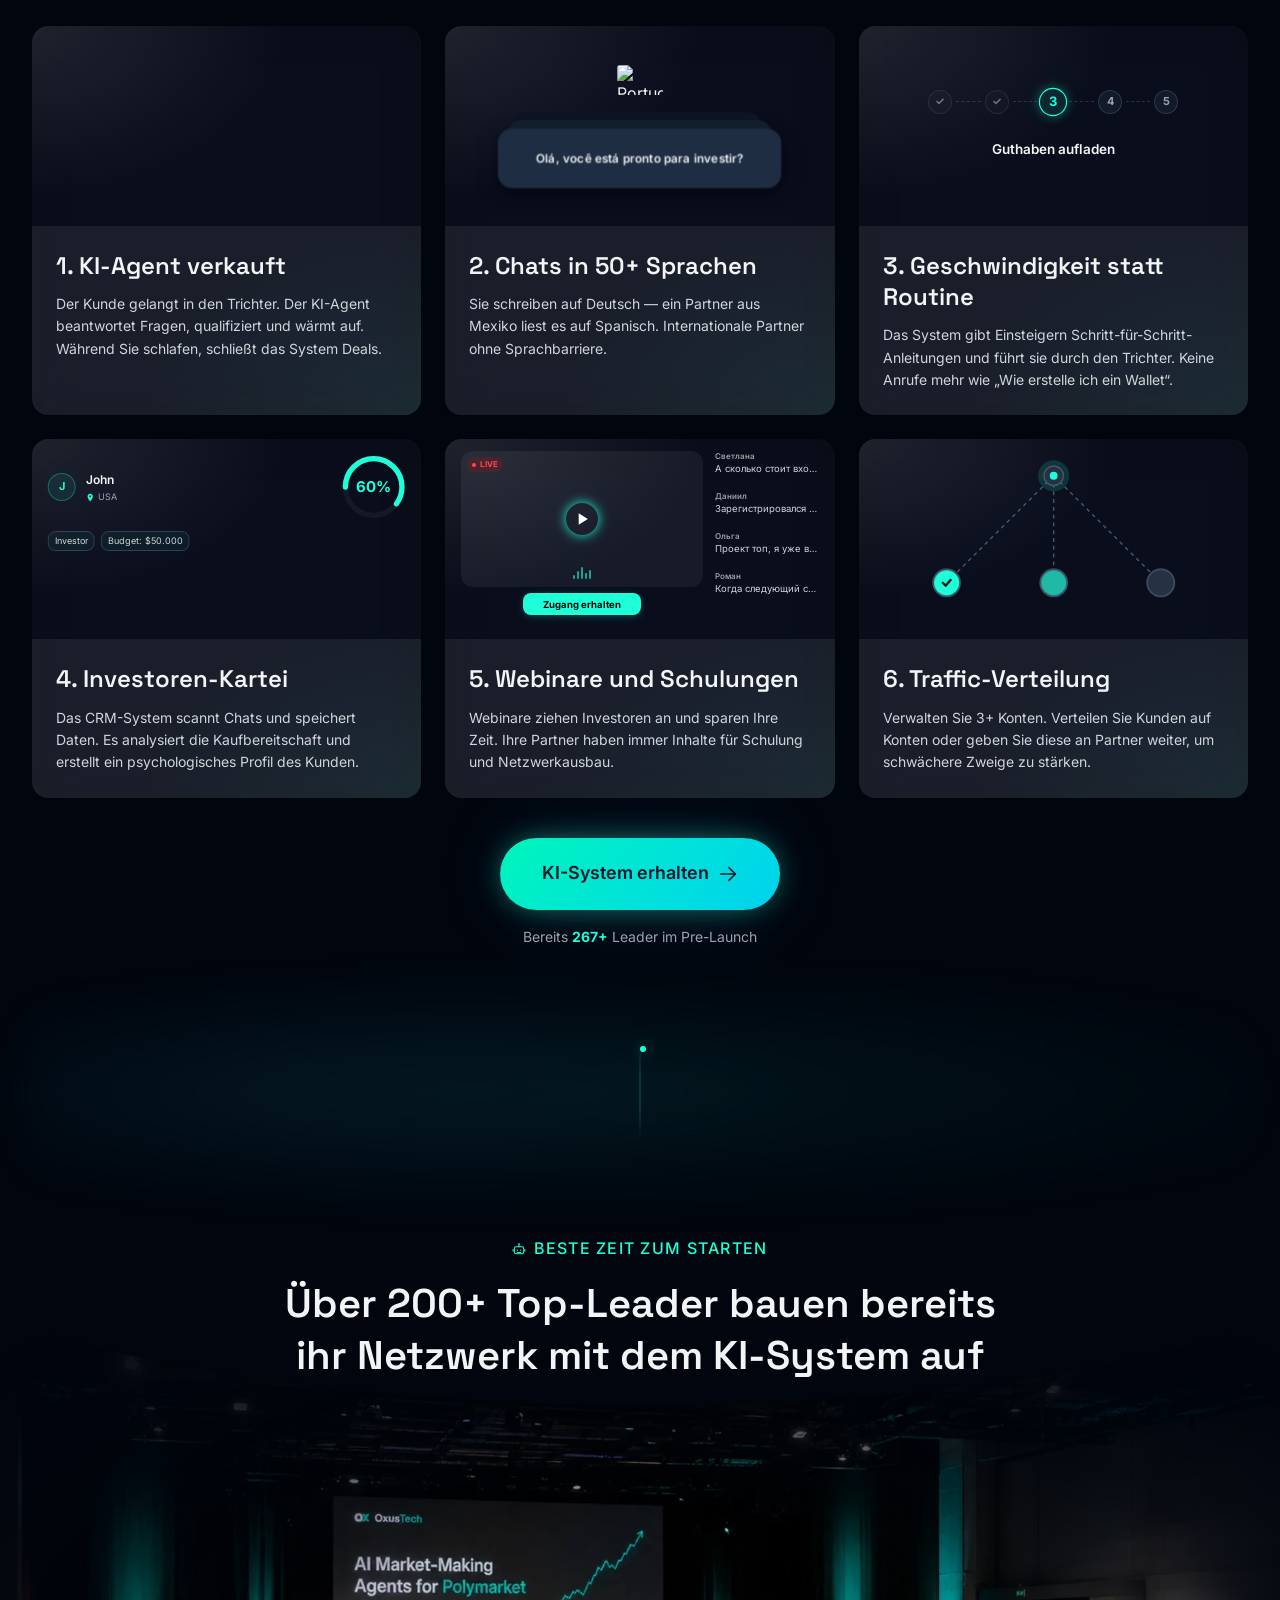
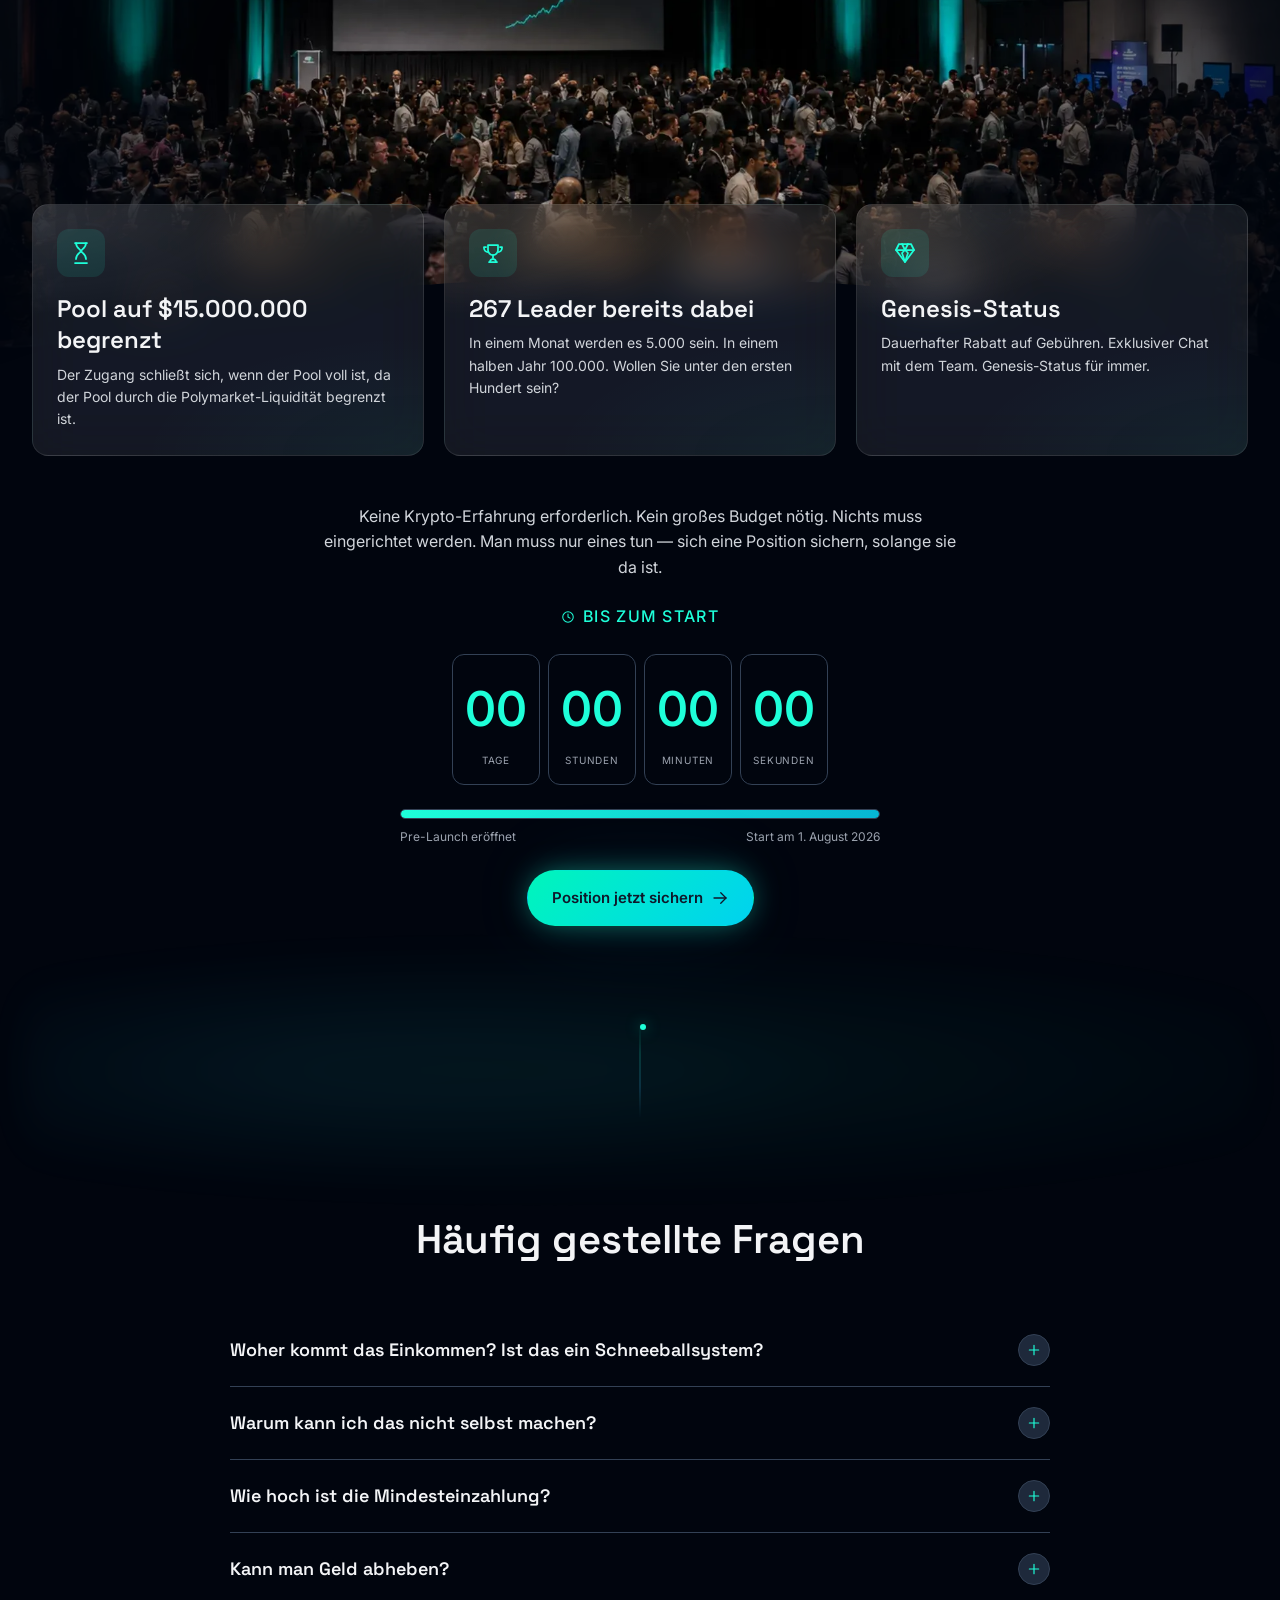
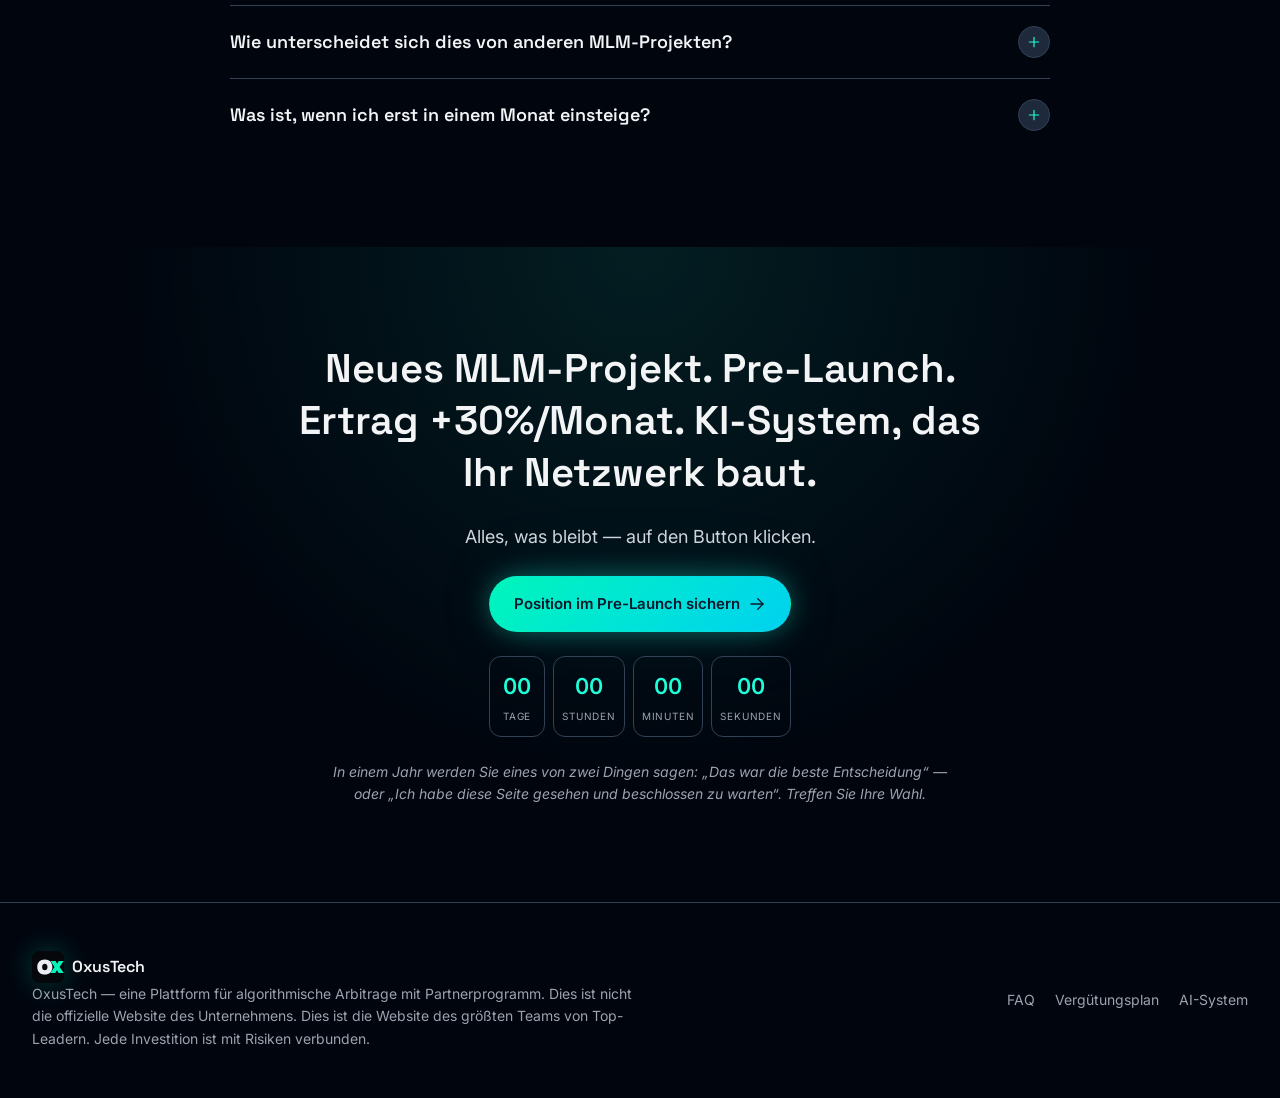
==== commit b3f7d3e4: "refactor: translate remaining Russian UI text to English and update marketing copy" ====
--- a/de/index.html
+++ b/de/index.html
@@ -5,9 +5,9 @@
   <meta charset="UTF-8">
   <meta name="robots" content="noindex, nofollow">
   <meta name="viewport" content="width=device-width, initial-scale=1, viewport-fit=cover">
-  <title>OxusTech — Polymarket KI-Arbitrage Pre-Launch | Rendite bis zu +30%/Monat</title>
+  <title>OxusTech — Polymarket KI-Arbitrage Pre-Launch | Erträge bis zu +30%/Monat</title>
   <meta name="description"
-    content="OxusTech — MLM-Plattform im Polymarket KI-Arbitrage-Markt. Autonome KI-Agenten handeln 24/7, sechs Einkommensquellen, Einstieg ab 50 $, KI-CRM für den Teamaufbau. Pre-Launch — sichere dir als Erster deinen Platz.">
+    content="OxusTech — MLM-Projekt im Polymarket KI-Arbitrage-Markt. Autonome KI-Agenten handeln 24/7, sechs Einkommensquellen, Einstieg ab $50, AI CRM für den Strukturaufbau. Pre-Launch — sichern Sie sich zuerst Ihre Position.">
   <meta name="theme-color" content="#0F172A">
   <link rel="canonical" href="https://oxustech.ai/">
 
@@ -15,13 +15,13 @@
   <meta property="og:site_name" content="OxusTech">
   <meta property="og:title" content="OxusTech — Polymarket KI-Arbitrage Pre-Launch">
   <meta property="og:description"
-    content="Autonome KI-Agenten verdienen 24/7 auf Polymarket. Sechs Einkommensquellen. Einstieg ab 50 $. KI-CRM für den Strukturaufbau.">
+    content="Autonome KI-Agenten verdienen rund um die Uhr auf Polymarket. Sechs Einkommensquellen. Einstieg ab $50. AI CRM für den Strukturaufbau.">
   <meta property="og:url" content="https://oxustech.ai/">
   <meta property="og:image" content="https://oxustech.ai/assets/images/og-image.png">
   <meta name="twitter:card" content="summary_large_image">
   <meta name="twitter:title" content="OxusTech — Polymarket KI-Arbitrage Pre-Launch">
   <meta name="twitter:description"
-    content="Autonome KI-Agenten verdienen 24/7 auf Polymarket. Sechs Einkommensquellen. Einstieg ab 50 $.">
+    content="Autonome KI-Agenten verdienen rund um die Uhr auf Polymarket. Sechs Einkommensquellen. Einstieg ab $50.">
 
   <link rel="icon" type="image/svg+xml" href="../assets/images/logo.svg">
 
@@ -49,7 +49,7 @@
       "name": "OxusTech",
       "url": "https://oxustech.ai/",
       "logo": "https://oxustech.ai/assets/images/og-image.png",
-      "description": "OxusTech — KI-Agenten-Plattform für algorithmische Arbitrage auf dem Polymarket-Prognosemarkt mit Partnerprogramm."
+      "description": "OxusTech — Plattform für KI-Agenten für algorithmische Arbitrage auf dem Polymarket-Prognosemarkt mit Partnerprogramm."
     },
     {
       "@type": "WebSite",
@@ -64,18 +64,18 @@
       "mainEntity": [
         {
           "@type": "Question",
-          "name": "Woher kommt der Ertrag? Ist das ein Schneeballsystem?",
+          "name": "Woher kommt das Einkommen? Ist das ein Schneeballsystem?",
           "acceptedAnswer": {
             "@type": "Answer",
-            "text": "Der Ertrag stammt direkt aus dem Markt, nicht von neuen Teilnehmern. KI-Agenten verdienen an Polymarket-Arbitrage: Sie kaufen beide Ergebnisse unter 1 $ und sichern die Differenz. Jede Transaktion ist auf der Polygon-Blockchain verifiziert."
+            "text": "Das Einkommen stammt vom Markt und nicht vom Zustrom neuer Teilnehmer. KI-Agenten verdienen durch Polymarket-Arbitrage: Sie kaufen beide Ausgänge eines Ereignisses unter $1 und sichern sich die Differenz. Jede Transaktion ist auf der Polygon-Blockchain verifizierbar."
           }
         },
         {
           "@type": "Question",
-          "name": "Warum kann ich das nicht selbst tun?",
+          "name": "Warum kann ich das nicht selbst machen?",
           "acceptedAnswer": {
             "@type": "Answer",
-            "text": "Das Arbitrage-Fenster dauert nur 10–50 Millisekunden. OxusTech reagiert in 2–5 ms. Ein Heim-PC benötigt 150–300 ms. Wenn Ihre Order ankommt, ist die Spanne geschlossen. Zudem kostet die Infrastruktur ab 500 $/Monat."
+            "text": "Das Arbitrage-Fenster dauert nur 10–50 Millisekunden. OxusTech reagiert in 2–5 ms. Ein Heim-PC benötigt 150–300 ms. Bis Ihr Computer die Order sendet, ist der Spread bereits geschlossen. Zudem kostet die Infrastruktur ab $500/Monat."
           }
         },
         {
@@ -83,7 +83,7 @@
           "name": "Wie hoch ist die Mindesteinzahlung?",
           "acceptedAnswer": {
             "@type": "Answer",
-            "text": "50 $. Die Erträge werden ab dem nächsten Tag gutgeschrieben."
+            "text": "$50. Die Erträge werden ab dem nächsten Tag gutgeschrieben."
           }
         },
         {
@@ -91,15 +91,15 @@
           "name": "Kann man Geld abheben?",
           "acceptedAnswer": {
             "@type": "Answer",
-            "text": "Ja, jederzeit. Minimum 10 $. Keine Sperrfristen. Bearbeitung bis zu 72 Stunden. Gebühr 3 %."
+            "text": "Ja, jederzeit. Minimum $10. Keine Sperrfristen. Bearbeitung innerhalb von 72 Stunden. Gebühr 3%."
           }
         },
         {
           "@type": "Question",
-          "name": "Wie unterscheidet sich das von anderen MLM-Projekten?",
+          "name": "Wie unterscheidet sich dies von anderen MLM-Projekten?",
           "acceptedAnswer": {
             "@type": "Answer",
-            "text": "Drei wesentliche Punkte: ein völlig neuer Markt — KI-Arbitrage statt Nahrungsergänzungsmittel oder Tokens; das Produkt ist in 3 Minuten klar verständlich; KI-CRM für automatisierten Strukturaufbau."
+            "text": "Drei Dinge: Ein grundlegend neuer Markt — KI-Arbitrage statt Nahrungsergänzungsmitteln und Token; Das Produkt ist in 3 Minuten verständlich — Sie zeigen Fakten statt Träume; AI CRM für den automatischen Strukturaufbau — das hat sonst niemand."
           }
         },
         {
@@ -107,7 +107,7 @@
           "name": "Was ist, wenn ich erst in einem Monat einsteige?",
           "acceptedAnswer": {
             "@type": "Answer",
-            "text": "Die Position in der Struktur wird einmalig vergeben. Genesis-Status gibt es nur im Pre-Launch. Pool — 15 Mio. $. Wer später kommt, steht weiter unten."
+            "text": "Die Position in der Struktur wird einmalig vergeben. Genesis-Status gibt es nur im Pre-Launch. Der Pool beträgt $15M. Wer später kommt, steht weiter unten."
           }
         }
       ]
@@ -448,15 +448,14 @@
 
   <header class="site-header">
     <div class="container site-header__inner">
-      <a class="site-header__brand" href="#top" aria-label="OxusTech — Startseite">
+      <a class="site-header__brand" href="#top" aria-label="OxusTech — zur Startseite">
         <img class="site-header__brand-mark" src="../assets/images/logo.svg" width="32" height="32" alt="">
         OxusTech
       </a>
 
       <div class="site-header__actions">
 
-        <button type="button" class="btn btn-ghost u-hide-mobile" data-open-modal data-cta-source="header-partner">Стать
-          партнёром</button>
+        <button type="button" class="btn btn-ghost u-hide-mobile" data-open-modal data-cta-source="header-partner">Partner werden</button>
 
         <div class="lang-switch" data-lang-switch>
           <button type="button" class="lang-switch__trigger" data-lang-trigger aria-haspopup="listbox"
@@ -470,7 +469,7 @@
             </svg>
           </button>
           <ul class="lang-switch__menu glass" role="listbox" data-lang-menu hidden>
-            <li role="option" aria-selected="true">
+            <li role="option" aria-selected="false">
               <a href="../ru/" class="lang-switch__option" data-lang-option="ru" data-lang-name="RU">
                 <svg class="icon" aria-hidden="true" width="18" height="18">
                   <use href="#icon-flag-ru"></use>
@@ -486,7 +485,7 @@
                 English
               </a>
             </li>
-            <li role="option" aria-selected="false">
+            <li role="option" aria-selected="true">
               <a href="../de/" class="lang-switch__option" data-lang-option="de" data-lang-name="DE">
                 <svg class="icon" aria-hidden="true" width="18" height="18">
                   <use href="#icon-flag-de"></use>
@@ -497,7 +496,7 @@
           </ul>
         </div>
 
-        <!-- <button type="button" class="theme-toggle js-only" data-theme-toggle aria-label="Design-Thema umschalten"
+        <!-- <button type="button" class="theme-toggle js-only" data-theme-toggle aria-label="Design-Thema wechseln"
           aria-pressed="false">
           <span class="theme-toggle__thumb">
             <svg class="icon" aria-hidden="true" width="13" height="13">
@@ -516,28 +515,27 @@
     <section class="hero" id="hero" aria-labelledby="hero-heading">
       <div class="container">
         <div class="hero__content">
-          <h1 class="hero__title" id="hero-heading">OxusTech — <span class="only-desktop">новый</span> МЛМ-проект с
-            доходом до +30% monatlich на <span class="accent-gradient">ИИ-арбитраже Polymarket</span></h1>
-
-          <p class="hero__subtitle text-lead">ИИ-агенты зарабатывают на Polymarket. Доход начисляется каждый день по
-            0.3% – 1.1%<span class="only-desktop"> от депозита.</span></p>
+          <h1 class="hero__title" id="hero-heading">OxusTech — <span class="only-desktop">neues</span> Projekt mit
+            Erträgen bis zu +30%/Monat durch <span class="accent-gradient">Polymarket KI-Arbitrage</span></h1>
+
+          <p class="hero__subtitle text-lead">KI-Agenten verdienen auf Polymarket. Täglich werden 0.3% – 1.1%<span class="only-desktop"> der Einzahlung gutgeschrieben.</span></p>
 
           <div class="hero__metrics">
             <div class="metric glass">
-              <span class="metric__value">+30% monatlich</span>
-              <span class="metric__label">Rendite mit Reinvest</span>
+              <span class="metric__value">+30% im Monat</span>
+              <span class="metric__label">Ertrag mit Reinvestition</span>
             </div>
             <div class="only-desktop">
               <div class="metric glass">
-                <span class="metric__value">ab 50 $</span>
-                <span class="metric__label">Mindesteinzahlung</span>
+                <span class="metric__value">ab $50</span>
+                <span class="metric__label">Startkaution</span>
               </div>
             </div>
             <a href="#ai-crm" class="metric glass ai-bage">
               <div class="ai-bage-icon"><svg class="icon" aria-hidden="true" width="16" height="16">
                   <use href="#icon-sparkle"></use>
                 </svg></div>
-              <span class="metric__value">KI-System</span>
+              <span class="metric__value">AI-System</span>
               <span class="metric__label">für Partner</span>
             </a>
           </div>
@@ -545,12 +543,12 @@
           <div class="hero__status-bar glass">
             <span class="hero__status-label">
               <span>🔥</span>
-              Platzierung der Top-Leader
+              Top-Leader Platzierung
             </span>
             <span class="hero__status-countdown">
               Bis zum Start:
               <span class="countdown" data-countdown data-countdown-target="2026-08-01T00:00:00Z"
-                aria-label="Countdown bis zum Start">
+                aria-label="Rückzähl-Timer bis zum Start">
                 <span class="countdown__value" data-countdown-days>00</span><sub>T</sub>&nbsp;<span
                   class="countdown__value" data-countdown-hours>00</span><sub>Std</sub>&nbsp;<span
                   class="countdown__value" data-countdown-minutes>00</span><sub>Min</sub>&nbsp;<span
@@ -583,7 +581,7 @@
 
         <div class="hero__media">
           <div class="phone" role="img"
-            aria-label="OxusTech App Mockup: Wallet-Guthaben und letzte Transaktionen">
+            aria-label="OxusTech App Mockup: Kontostand und aktuelle Transaktionen">
             <div class="phone__bezel">
               <span class="phone__button phone__button--action" aria-hidden="true"></span>
               <span class="phone__button phone__button--volume-up" aria-hidden="true"></span>
@@ -655,7 +653,7 @@
                 <nav class="phone__nav" aria-hidden="true">
                   <span class="phone__nav-item"><svg width="20" height="20">
                       <use href="#icon-home"></use>
-                    </svg>Startseite</span>
+                    </svg>Start</span>
                   <span class="phone__nav-item is-active"><svg width="20" height="20">
                       <use href="#icon-trend-up"></use>
                     </svg>Gewinn</span>
@@ -686,14 +684,14 @@
       <div class="container">
         <div class="numeric-shock__head">
           <div class="section-heading">
-            <h2 id="numeric-shock-heading">Tägliches Einkommen erzielen</h2>
+            <h2 id="numeric-shock-heading">Tägliches Einkommen erhalten</h2>
           </div>
           <div class="tabs" data-tabs>
             <div class="tabs__list glass-btn" role="tablist" aria-label="Renditeszenario">
               <button type="button" class="tabs__tab" role="tab" id="tab-invest" aria-controls="panel-invest"
-                aria-selected="false" tabindex="-1" data-tab="invest">Investition</button>
+                aria-selected="false" tabindex="-1" data-tab="invest">Einzahlung</button>
               <button type="button" class="tabs__tab" role="tab" id="tab-reinvest" aria-controls="panel-reinvest"
-                aria-selected="true" tabindex="0" data-tab="reinvest">Mit Reinvest</button>
+                aria-selected="true" tabindex="0" data-tab="reinvest">Mit Reinvestition</button>
             </div>
           </div>
         </div>
@@ -704,7 +702,7 @@
               <div class="dtable__head" role="rowgroup">
                 <div class="dtable__row dtable__row--head" role="row">
                   <div class="dtable__cell dtable__cell--head" role="columnheader">Einzahlung</div>
-                  <div class="dtable__cell dtable__cell--head" role="columnheader"><span class="only-desktop">Tagesertrag</span><span class="only-mobile">Pro Tag</span></div>
+                  <div class="dtable__cell dtable__cell--head" role="columnheader"><span class="only-desktop">Ertrag / Tag</span><span class="only-mobile">Pro Tag</span></div>
                   <div class="dtable__cell dtable__cell--arrow" aria-hidden="true"></div>
                   <div class="dtable__cell dtable__cell--head" role="columnheader"><span class="only-desktop">Nach 30 Tagen</span><span class="only-mobile">30 Tage</span></div>
                   <div class="dtable__cell dtable__cell--head" role="columnheader">Gesamt</div>
@@ -763,7 +761,7 @@
               <div class="dtable__head" role="rowgroup">
                 <div class="dtable__row dtable__row--head" role="row">
                   <div class="dtable__cell dtable__cell--head" role="columnheader">Einzahlung</div>
-                  <div class="dtable__cell dtable__cell--head" role="columnheader"><span class="only-desktop">Tagesertrag</span><span class="only-mobile">Pro Tag</span></div>
+                  <div class="dtable__cell dtable__cell--head" role="columnheader"><span class="only-desktop">Ertrag / Tag</span><span class="only-mobile">Pro Tag</span></div>
                   <div class="dtable__cell dtable__cell--arrow" aria-hidden="true"></div>
                   <div class="dtable__cell dtable__cell--head" role="columnheader"><span class="only-desktop">Nach 30 Tagen</span><span class="only-mobile">30 Tage</span></div>
                   <div class="dtable__cell dtable__cell--head" role="columnheader">Gesamt</div>
@@ -846,9 +844,8 @@
             </svg>
             Wichtigste Erkenntnis
           </span>
-          <h2 id="insight-heading">99 % haben noch nie von diesem Markt gehört. Sie sind am richtigen Ort.</h2>
-          <p class="text-lead">Представь, что вам предложили войти в Binance ДО запуска. Именно это сейчас происходит с
-            OxusTech.</p>
+          <h2 id="insight-heading">99% haben noch nie von diesem Markt gehört. Sie sind am richtigen Ort.</h2>
+          <p class="text-lead">Stellen Sie sich vor, man hätte Ihnen angeboten, vor dem Start bei Binance einzusteigen. Genau das passiert jetzt bei OxusTech.</p>
         </div>
 
         <div class="card-grid card-grid--3 mt-9">
@@ -908,9 +905,8 @@
               </svg>
             </div>
             <div class="card__content">
-              <h3 class="card__title">Neuer 3–5 Jahre Megatrend</h3>
-              <p class="card__text">ИИ-арбитраж на Polymarket с оборотом $10 млрд в месяц. 99% сетевиков о нём не
-                слышали.</p>
+              <h3 class="card__title">Neuer Trend für 3–5 Jahre</h3>
+              <p class="card__text">KI-Arbitrage auf Polymarket mit einem monatlichen Volumen von 10 Mrd. $. 99% der Netzwerk-Marketer haben noch nie davon gehört.</p>
             </div>
           </article>
 
@@ -1043,9 +1039,8 @@
               </svg>
             </div>
             <div class="card__content">
-              <h3 class="card__title">Pre-Launch — Sie sind in den 1 %</h3>
-              <p class="card__text">Сеть формируется прямо сейчас. Вы в команде топ-лидеров. Через месяц таких мест не
-                будет.</p>
+              <h3 class="card__title">Pre-Launch — Sie gehören zu den 1%</h3>
+              <p class="card__text">Das Netzwerk entsteht genau jetzt. Sie sind im Team der Top-Leader. In einem Monat wird es diese Plätze nicht mehr geben.</p>
             </div>
           </article>
 
@@ -1169,8 +1164,7 @@
             </div>
             <div class="card__content">
               <h3 class="card__title">AI CRM für Partner</h3>
-              <p class="card__text">Только у нашей команды есть ИИ-система для продаж и построения структуры на 50+
-                языках.</p>
+              <p class="card__text">Nur unser Team verfügt über ein KI-System für Vertrieb und Strukturaufbau in 50+ Sprachen.</p>
             </div>
           </article>
         </div>
@@ -1185,7 +1179,7 @@
     </div>
 
     <!-- Honeycomb Grid Section -->
-    <section class="honeycomb-section" aria-label="Partnernetzwerk">
+    <section class="honeycomb-section" aria-label="Partner-Netzwerk">
       <svg width="0" height="0" style="position: absolute;">
         <defs>
           <clipPath id="hex-clip" clipPathUnits="objectBoundingBox">
@@ -1199,10 +1193,10 @@
           <svg class="icon" aria-hidden="true" width="14" height="14">
             <use href="#icon-bulb"></use>
           </svg>
-          Top-Führungsteam
+          Top-Leader-Team
         </span>
-        <h2 id="insight-heading">Wir bauen Strukturen mit <span>100.000+</span> Personen auf</h2>
-        <p class="text-lead" style="max-width: 540px;">Wir bieten unseren Partnern unsere Technologie und unser KI-System für den Netzwerkvertrieb in 50+ Sprachen.</p>
+        <h2 id="insight-heading">Wir bauen Strukturen von <span>100.000</span> Menschen auf</h2>
+        <p class="text-lead" style="max-width: 540px;">Wir geben Partnern unsere Technologie und unser KI-System für Vertrieb und Netzwerktrends in 50+ Sprachen.</p>
       </div>
       
       <div class="honeycomb-container" id="honeycomb-grid"></div>
@@ -1225,26 +1219,26 @@
       <div class="container">
 
         <div class="section-heading">
-          <h2 id="polymarket-heading">Was ist Polymarket-Arbitrage</h2>
-          <p class="text-lead">Polymarket ist eine Prognosebörse mit 10 Mrd. $ Monatsvolumen, auf der man auf beliebige Ereignisse wetten kann.</p>
+          <h2 id="polymarket-heading">Was ist Polymarket-Arbitrage?</h2>
+          <p class="text-lead">Polymarket ist eine Prognosebörse mit einem monatlichen Handelsvolumen von 10 Mrd. $. Dort kann man auf beliebige Ereignisse wetten.</p>
         </div>
 
         <div class="polymarket-showcase glass">
-          <!-- Левая колонка (Табы) -->
+          <!-- Linke Spalte (Tabs) -->
           <div class="pm-sidebar">
-            <div class="pm-tabs" role="tablist" aria-label="Prognosekategorien">
+            <div class="pm-tabs" role="tablist" aria-label="Kategorien von Prognosen">
               <button class="pm-tab active" role="tab" aria-selected="true" data-index="0">Sportereignisse</button>
-              <button class="pm-tab" role="tab" aria-selected="false" data-index="1">Kryptowährungspreise</button>
+              <button class="pm-tab" role="tab" aria-selected="false" data-index="1">Krypto-Preise</button>
               <button class="pm-tab" role="tab" aria-selected="false" data-index="2">Präsidentschaftswahlen</button>
-              <button class="pm-tab" role="tab" aria-selected="false" data-index="3">Politik & Weltgeschehen</button>
-              <!-- <button class="pm-tab" role="tab" aria-selected="false" data-index="4">Премия Оскар</button> -->
-            </div>
-          </div>
-          <!-- Правая колонка (Слайдер / Карточка) -->
+              <button class="pm-tab" role="tab" aria-selected="false" data-index="3">Politik & Konflikte</button>
+              <!-- <button class="pm-tab" role="tab" aria-selected="false" data-index="4">Oscar-Verleihung</button> -->
+            </div>
+          </div>
+          <!-- Rechte Spalte (Slider / Karte) -->
           <div class="pm-content">
             <div class="pm-slider-viewport">
               <div class="pm-slider-track">
-                <!-- Карточка 1: Спорт -->
+                <!-- Karte 1: Sport -->
                 <article class="pm-card" data-index="0">
                   <div class="card__content">
                     <div class="pm-card-badge">Sportereignisse</div>
@@ -1252,35 +1246,35 @@
                     <div class="pm-card-options">
                       <button class="pm-btn pm-btn--yes">
                         <span class="pm-btn-val">Ja<strong>65¢</strong></span>
-                        <span class="pm-btn-desc">65 % Wahrscheinlichkeit</span>
+                        <span class="pm-btn-desc">Wahrscheinlichkeit 65%</span>
                       </button>
                       <button class="pm-btn pm-btn--no">
                         <span class="pm-btn-val">Nein<strong>35¢</strong></span>
-                        <span class="pm-btn-desc">35 % Wahrscheinlichkeit</span>
+                        <span class="pm-btn-desc">Wahrscheinlichkeit 35%</span>
                       </button>
                     </div>
                   </div>
                 </article>
 
-                <!-- Карточка 2: Крипта -->
+                <!-- Karte 2: Krypto -->
                 <article class="pm-card" data-index="1">
                   <div class="card__content">
-                    <div class="pm-card-badge">Kryptowährungspreise</div>
-                    <h3 class="pm-card-title">Wird Bitcoin vor Monatsende 100k $ überschreiten?</h3>
+                    <div class="pm-card-badge">Krypto-Preise</div>
+                    <h3 class="pm-card-title">Wird Bitcoin vor Monatsende $100k überschreiten?</h3>
                     <div class="pm-card-options">
                       <button class="pm-btn pm-btn--yes">
                         <span class="pm-btn-val">Ja<strong>58¢</strong></span>
-                        <span class="pm-btn-desc">58 % Wahrscheinlichkeit</span>
+                        <span class="pm-btn-desc">Wahrscheinlichkeit 58%</span>
                       </button>
                       <button class="pm-btn pm-btn--no">
                         <span class="pm-btn-val">Nein<strong>42¢</strong></span>
-                        <span class="pm-btn-desc">42 % Wahrscheinlichkeit</span>
+                        <span class="pm-btn-desc">Wahrscheinlichkeit 42%</span>
                       </button>
                     </div>
                   </div>
                 </article>
 
-                <!-- Карточка 3: Выборы -->
+                <!-- Karte 3: Wahlen -->
                 <article class="pm-card" data-index="2">
                   <div class="card__content">
                     <div class="pm-card-badge">Präsidentschaftswahlen</div>
@@ -1288,47 +1282,47 @@
                     <div class="pm-card-options">
                       <button class="pm-btn pm-btn--yes">
                         <span class="pm-btn-val">Ja<strong>53¢</strong></span>
-                        <span class="pm-btn-desc">53 % Wahrscheinlichkeit</span>
+                        <span class="pm-btn-desc">Wahrscheinlichkeit 53%</span>
                       </button>
                       <button class="pm-btn pm-btn--no">
                         <span class="pm-btn-val">Nein<strong>47¢</strong></span>
-                        <span class="pm-btn-desc">47 % Wahrscheinlichkeit</span>
+                        <span class="pm-btn-desc">Wahrscheinlichkeit 47%</span>
                       </button>
                     </div>
                   </div>
                 </article>
 
-                <!-- Карточка 4: Политика -->
+                <!-- Karte 4: Politik -->
                 <article class="pm-card" data-index="3">
                   <div class="card__content">
-                    <div class="pm-card-badge">Politik & Weltgeschehen</div>
-                    <h3 class="pm-card-title">Закончится ли война до конца 2027 года?</h3>
+                    <div class="pm-card-badge">Politik & Konflikte</div>
+                    <h3 class="pm-card-title">Wird der Konflikt vor Ende 2027 enden?</h3>
                     <div class="pm-card-options">
                       <button class="pm-btn pm-btn--yes">
                         <span class="pm-btn-val">Ja<strong>41¢</strong></span>
-                        <span class="pm-btn-desc">люди дают шанс 41%</span>
+                        <span class="pm-btn-desc">Wahrscheinlichkeit 41%</span>
                       </button>
                       <button class="pm-btn pm-btn--no">
                         <span class="pm-btn-val">Nein<strong>59¢</strong></span>
-                        <span class="pm-btn-desc">люди дают шанс 59%</span>
+                        <span class="pm-btn-desc">Wahrscheinlichkeit 59%</span>
                       </button>
                     </div>
                   </div>
                 </article>
 
-                <!-- Карточка 5: Оскар -->
+                <!-- Karte 5: Oscar -->
                 <!-- <article class="pm-card" data-index="4">
                   <div class="card__content">
-                    <div class="pm-card-badge">Премия Оскар</div>
-                    <h3 class="pm-card-title">Получит ли фильм "Одиссея" Оскар?</h3>
+                    <div class="pm-card-badge">Oscar-Verleihung</div>
+                    <h3 class="pm-card-title">Wird der Film "Die Odyssee" einen Oscar erhalten?</h3>
                     <div class="pm-card-options">
                       <button class="pm-btn pm-btn--yes">
                         <span class="pm-btn-val">Ja<strong>72¢</strong></span>
-                        <span class="pm-btn-desc">люди дают шанс 72%</span>
+                        <span class="pm-btn-desc">Wahrscheinlichkeit 72%</span>
                       </button>
                       <button class="pm-btn pm-btn--no">
                         <span class="pm-btn-val">Nein<strong>28¢</strong></span>
-                        <span class="pm-btn-desc">люди дают шанс 28%</span>
+                        <span class="pm-btn-desc">Wahrscheinlichkeit 28%</span>
                       </button>
                     </div>
                   </div>
@@ -1337,19 +1331,18 @@
             </div>
           </div>
         </div>
-        <!-- Точки пагинации для мобильной версии -->
+        <!-- Paginierungspunkte für die mobile Version -->
         <div class="pm-dots">
-          <button class="pm-dot active" aria-label="Слайд 1" data-index="0"></button>
-          <button class="pm-dot" aria-label="Слайд 2" data-index="1"></button>
-          <button class="pm-dot" aria-label="Слайд 3" data-index="2"></button>
-          <button class="pm-dot" aria-label="Слайд 4" data-index="3"></button>
-          <!-- <button class="pm-dot" aria-label="Слайд 5" data-index="4"></button> -->
+          <button class="pm-dot active" aria-label="Folie 1" data-index="0"></button>
+          <button class="pm-dot" aria-label="Folie 2" data-index="1"></button>
+          <button class="pm-dot" aria-label="Folie 3" data-index="2"></button>
+          <button class="pm-dot" aria-label="Folie 4" data-index="3"></button>
+          <!-- <button class="pm-dot" aria-label="Folie 5" data-index="4"></button> -->
         </div>
 
         <!-- <div class="product__intro">
-          <h3 style="text-align: center;">Когда ДА + НЕТ меньше доллара — это арбитраж</h3>
-          <p style="text-align: center;">Представьте лотерею, где всего два билета — «красный» и «зелены». Один из них точно выиграет $100. Второй —
-              сгорит. Мы не знаем, какой именно выиграет. Но нам и не нужно знать.</p>
+          <h3 style="text-align: center;">Wenn JA + NEIN weniger als ein Dollar ist — das ist Arbitrage</h3>
+          <p style="text-align: center;">Stellen Sie sich eine Lotterie vor, bei der es nur zwei Lose gibt — „rot“ und „grün“. Eines davon gewinnt garantiert $100. Das zweite verfällt. Wir wissen nicht, welches gewinnt. Aber das müssen wir auch nicht wissen.</p>
         </div> -->
 
         <div class="lottery-frames">
@@ -1358,20 +1351,20 @@
                 <span class="ticket ticket--yes">64¢</span>
                 <span class="ticket ticket--no">32¢</span>
               </div>
-              <p class="lottery-frame__caption">Цены на ставки быстро меняются. В какой-то момент зеленая стоит 64¢, а красная — 32¢. Мы покупаем обе.</p>
+              <p class="lottery-frame__caption">Die Wettpreise ändern sich schnell. Zu einem bestimmten Zeitpunkt kostet Grün 64¢ und Rot 32¢. Wir kaufen beide.</p>
             </div>
             <div class="lottery-frame reveal glass is-visible">
               <div class="lottery-frame__tickets" aria-hidden="true">
                 <span class="ticket ticket--win">100¢</span>
                 <span class="ticket ticket--lose">0¢</span>
               </div>
-              <p class="lottery-frame__caption">Одна из них выиграет 100¢. Вторая сгорит. Мы не знаем, какая именно выиграет. Но нам и не нужно знать.</p>
+              <p class="lottery-frame__caption">Eine davon gewinnt 100¢. Die andere verfällt. Wir wissen nicht, welche gewinnt. Aber das müssen wir auch nicht.</p>
             </div>
             <div class="lottery-frame reveal glass is-visible">
               <div class="lottery-frame__math">
                 <span class="result"><span>100¢ − 96¢ = </span><strong>4¢</strong></span>
               </div>
-              <p class="lottery-frame__caption">Gesamt: потратили 96¢ — выиграли 100¢. Гарантированный доход 4¢. Без попыток угадать и без везения.</p>
+              <p class="lottery-frame__caption">Ergebnis: 96¢ ausgegeben — 100¢ gewonnen. Garantierter Ertrag von 4¢. Ohne Raten und ohne Glücksspiel.</p>
             </div>
             
           </div>
@@ -1394,38 +1387,38 @@
           <span class="eyebrow">
             <svg class="icon" aria-hidden="true" width="14" height="14">
               <use href="#icon-bulb"></use>
-            </svg>Как работает
+            </svg>Funktionsweise
           </span>
-          <h2 id="product-heading">Как OxusTech зарабатывает</h2>
-          <p class="text-lead">OxusTech — группа ИИ-агентов, которые анализируют рынок и делают беспроигрышные ставки на Polymarket.</p>
+          <h2 id="product-heading">Wie OxusTech Geld verdient</h2>
+          <p class="text-lead">OxusTech ist eine Gruppe von KI-Agenten, die den Markt analysieren und risikofreie Wetten auf Polymarket platzieren.</p>
         </div>
 
         <!-- <div class="product__intro">
           <div class="product__intro-item item-left card glass">
-            <h3><span>Polymarket</span> — биржа прогнозов</h3>
+            <h3><span>Polymarket</span> — Prognosebörse</h3>
             <div class="product__intro-list">
-              <p><span class="crm-status__dot"></span><span>Оборот — $10,5 млрд в месяц. Рост ×7,5 за год.</span></p>
-              <p><span class="crm-status__dot"></span><span>Фонд Питера Тиля и Нью-Йоркская фондовая биржа инвестировали $600 млн.</span></p>
-              <p><span class="crm-status__dot"></span><span>Торгуют события с двумя исходами: ДА и НЕТ. Выигравший исход всегда стоит ровно $1.</span></p>
+              <p><span class="crm-status__dot"></span><span>Umsatz — $10,5 Mrd. pro Monat. Wachstum ×7,5 im Jahr.</span></p>
+              <p><span class="crm-status__dot"></span><span>Der Fonds von Peter Thiel und die New Yorker Börse haben $600 Mio. investiert.</span></p>
+              <p><span class="crm-status__dot"></span><span>Handel von Ereignissen mit zwei Ausgängen: JA und NEIN. Der Gewinnausgang ist immer exakt $1 wert.</span></p>
             </div>
           </div>
           <div class="product__intro-item card glass">
-            <h3>OxusTech делает <span>10 000+ сделок</span> в день</h3>
-            <p>Возможность для арбитража длится 0,05 секунды. Человек физически не может так быстро реагировать.</p>
-            <p>Поэтому рынок сканируют ИИ-агенты. Когда появляется «выгодная пара» — агент покупает за 0,002 секунды. Пока вы моргнули — он уже закрыл сделку и зафиксировал прибыль.</p>
-            <p>Каждый раз маленькая прибыль. Суммарно — до 1,1% в день.</p>
+            <h3>OxusTech tätigt <span>10.000+ Transaktionen</span> pro Tag</h3>
+            <p>Die Arbitrage-Möglichkeit dauert 0,05 Sekunden. Ein Mensch kann physisch nicht so schnell reagieren.</p>
+            <p>Deshalb scannen KI-Agenten den Markt. Wenn ein „profitables Paar“ erscheint — kauft der Agent in 0,002 Sekunden. Bevor Sie blinzeln — hat er den Deal bereits geschlossen und den Gewinn gesichert.</p>
+            <p>Jedes Mal ein kleiner Gewinn. Insgesamt — bis zu 1,1% pro Tag.</p>
           </div>
         </div> -->
 
         <div class="product__block">
           
           <!-- <div class="section-heading">
-            <h3>4 шага алгоритма OxusTech</h3>
+            <h3>4 Schritte des OxusTech-Algorithmus</h3>
           </div> -->
 
           <div class="v-pipeline mt-7" style="max-width: 600px;">
 
-            <!-- Шаг 01 -->
+            <!-- Schritt 01 -->
             <div class="v-pipeline__step">
               <div class="v-pipeline__visual">
                 <svg class="vp-svg" viewBox="0 0 100 100" fill="none" xmlns="http://www.w3.org/2000/svg">
@@ -1438,34 +1431,34 @@
                 </svg>
               </div>
               <div class="v-pipeline__content">
-                <span class="v-pipeline__index">Шаг 01</span>
-                <h4 class="v-pipeline__title">Поиск возможности</h4>
-                <p class="v-pipeline__text">Иногда сумма цен ДА + НЕТ &lt; $1. Например: ДА — $0.56, НЕТ — $0.42. Окно живёт 10–50 мс.</p>
-              </div>
-            </div>
-
-            <!-- Шаг 02 -->
+                <span class="v-pipeline__index">Schritt 01</span>
+                <h4 class="v-pipeline__title">Chancen erkennen</h4>
+                <p class="v-pipeline__text">Manchmal ist die Summe der Preise JA + NEIN &lt; $1. Beispiel: JA — $0.56, NEIN — $0.42. Das Fenster besteht nur 10–50 ms.</p>
+              </div>
+            </div>
+
+            <!-- Schritt 02 -->
             <div class="v-pipeline__step">
               <div class="v-pipeline__visual">
                 <svg class="vp-svg" viewBox="0 0 100 100" fill="none" xmlns="http://www.w3.org/2000/svg">
-                  <!-- Доллар -->
+                  <!-- Dollar -->
                   <g class="vp-dollar">
                     <path d="M50 15 V85 M67 32 C67 22, 33 22, 33 36 C33 50, 67 50, 67 64 C67 78, 33 78, 33 68" stroke="var(--accent)" stroke-width="3.5" stroke-linecap="round" stroke-linejoin="round" fill="none" />
                   </g>
-                  <!-- Молния -->
+                  <!-- Blitz -->
                   <g class="vp-lightning">
                     <path d="M55 20 L35 52 L50 52 L45 80 L65 48 L50 48 Z" fill="none" stroke="var(--accent)" stroke-width="2.5" stroke-linejoin="round" />
                   </g>
                 </svg>
               </div>
               <div class="v-pipeline__content">
-                <span class="v-pipeline__index">Шаг 02</span>
-                <h4 class="v-pipeline__title">ИИ-агент покупает</h4>
-                <p class="v-pipeline__text">Совершает сделку за 2–5 ms, потому что серверы расположены рядом с инфраструктурой Polymarket.</p>
-              </div>
-            </div>
-
-            <!-- Шаг 03 -->
+                <span class="v-pipeline__index">Schritt 02</span>
+                <h4 class="v-pipeline__title">KI-Agent kauft</h4>
+                <p class="v-pipeline__text">Führt die Transaktion in 2–5 ms aus, da die Server direkt neben der Polymarket-Infrastruktur stehen.</p>
+              </div>
+            </div>
+
+            <!-- Schritt 03 -->
             <div class="v-pipeline__step">
               <div class="v-pipeline__visual">
                 <svg class="vp-svg" viewBox="0 0 100 100" fill="none" xmlns="http://www.w3.org/2000/svg">
@@ -1480,13 +1473,13 @@
                 </svg>
               </div>
               <div class="v-pipeline__content">
-                <span class="v-pipeline__index">Шаг 03</span>
-                <h4 class="v-pipeline__title">Фиксирует прибыль</h4>
-                <p class="v-pipeline__text">OxusTech покупает оба исхода за $0.98 — получает $1. Gewinn $0.02 гарантирована.</p>
-              </div>
-            </div>
-
-            <!-- Шаг 04 -->
+                <span class="v-pipeline__index">Schritt 03</span>
+                <h4 class="v-pipeline__title">Gewinn fixieren</h4>
+                <p class="v-pipeline__text">OxusTech kauft beide Ausgänge für $0.98 und erhält $1. Ein Gewinn von $0.02 ist garantiert.</p>
+              </div>
+            </div>
+
+            <!-- Schritt 04 -->
             <div class="v-pipeline__step">
               <div class="v-pipeline__visual">
                 <svg class="vp-svg" viewBox="0 0 100 100" fill="none" xmlns="http://www.w3.org/2000/svg">
@@ -1494,9 +1487,9 @@
                 </svg>
               </div>
               <div class="v-pipeline__content">
-                <span class="v-pipeline__index">Шаг 04</span>
-                <h4 class="v-pipeline__title">Новая сделка</h4>
-                <p class="v-pipeline__text">Капитал идёт в следующую сделку. Более 10 000 сделок в день. Можно проверить в блокчейне Polygon.</p>
+                <span class="v-pipeline__index">Schritt 04</span>
+                <h4 class="v-pipeline__title">Nächste Transaktion</h4>
+                <p class="v-pipeline__text">Das Kapital fließt in die nächste Transaktion. Über 10.000 Deals pro Tag. Auf der Polygon-Blockchain überprüfbar.</p>
               </div>
             </div>
 
@@ -1509,10 +1502,10 @@
           </svg>
           <div class="callout__body">
             <h3>
-              <span>Мы не делаем ставки и не угадываем исход.</span>
-              <span class="accent" style="display: block;">Мы зарабатываем на разнице цен.</span>
+              <span>Wir wetten nicht und raten keine Ergebnisse.</span>
+              <span class="accent" style="display: block;">Wir verdienen an der Preisdifferenz.</span>
             </h3>
-            <span class="callout__text">Каждая сделка записана в блокчейне. Gewinn не зависит от исхода события. Скорость сделки — это главное преимущество. Окно арбитража открыто 10–50 мс. Успеть могут только серверы рядом с инфраструктурой Polymarket.</span>
+            <span class="callout__text">Jede Transaktion ist auf der Blockchain registriert. Der Gewinn ist unabhängig vom Ergebnis des Ereignisses. Die Ausführungsgeschwindigkeit ist der Hauptvorteil. Das Arbitrage-Fenster ist 10–50 ms offen. Nur Server nahe der Polymarket-Infrastruktur schaffen das.</span>
           </div>
         </div>
       </div>
@@ -1532,10 +1525,10 @@
           <span class="eyebrow">
             <svg class="icon" aria-hidden="true" width="14" height="14">
               <use href="#icon-bulb"></use>
-            </svg>Легко продавать
+            </svg>Einfacher Vertrieb
           </span>
-          <h2 id="investors-heading">Что привлекает инвесторов</h2>
-          <p class="text-lead">OxusTech — идеальный продукт для инвестиций и продаж в сетевом бизнесе. Покажите логику и цифры — инвестор сам попросит ссылку.
+          <h2 id="investors-heading">Was Investoren überzeugt</h2>
+          <p class="text-lead">OxusTech ist das ideale Produkt für Investments und Vertrieb im Netzwerkausbau. Zeigen Sie Logik und Zahlen — der Investor fragt selbst nach dem Link.
           </p>
         </div>
 
@@ -1544,43 +1537,43 @@
             <span class="card__icon"><svg width="24" height="24" aria-hidden="true">
                 <use href="#icon-trend-up"></use>
               </svg></span>
-            <h3 class="card__title">До +30% monatlich</h3>
-            <p class="card__text">Доход начисляется каждую секунду на ваш счет по 0.3% - 1.1% в день.</p>
+            <h3 class="card__title">Bis zu +30% im Monat</h3>
+            <p class="card__text">Die Erträge werden Ihrem Konto jede Sekunde gutgeschrieben (0.3% - 1.1% pro Tag).</p>
           </article>
           <article class="card glass">
             <span class="card__icon"><svg width="24" height="24" aria-hidden="true">
                 <use href="#icon-unlock"></use>
               </svg></span>
-            <h3 class="card__title">Einzahlung без блокировки</h3>
-            <p class="card__text">Деньги не заморожены. Einzahlung можно выести в любой момент.</p>
+            <h3 class="card__title">Einzahlung ohne Sperre</h3>
+            <p class="card__text">Das Geld ist nicht eingefroren. Die Einzahlung kann jederzeit abgehoben werden.</p>
           </article>
           <article class="card glass light">
             <span class="card__icon"><svg width="24" height="24" aria-hidden="true">
                 <use href="#icon-dollar"></use>
               </svg></span>
-            <h3 class="card__title">Вход ab 50 $</h3>
-            <p class="card__text">Легко попробовать и посмотрть результат. Это убивает любое возражение.</p>
+            <h3 class="card__title">Einstieg ab $50</h3>
+            <p class="card__text">Einfach auszuprobieren und Ergebnisse zu sehen. Das entkräftet jeden Einwand.</p>
           </article>
           <article class="card glass">
             <span class="card__icon"><svg width="24" height="24" aria-hidden="true">
                 <use href="#icon-link"></use>
               </svg></span>
-            <h3 class="card__title">Всё в блокчейне</h3>
-            <p class="card__text">Каждая сделка записана в Polygon. Легко проверить.</p>
+            <h3 class="card__title">Alles auf der Blockchain</h3>
+            <p class="card__text">Jede Transaktion wird auf Polygon aufgezeichnet. Leicht zu überprüfen.</p>
           </article>
           <article class="card glass light">
             <span class="card__icon"><svg width="24" height="24" aria-hidden="true">
                 <use href="#icon-building"></use>
               </svg></span>
-            <h3 class="card__title">Polymarket — лидер рынка</h3>
-            <p class="card__text">Биржа с оборотом $10 млрд в месяц, в которую инвестировала NYSE.</p>
+            <h3 class="card__title">Polymarket — Marktführer</h3>
+            <p class="card__text">Eine Börse mit 10 Mrd. $ Monatsvolumen, in die NYSE investiert hat.</p>
           </article>
           <article class="card glass">
             <span class="card__icon"><svg width="24" height="24" aria-hidden="true">
                 <use href="#icon-refresh"></use>
               </svg></span>
-            <h3 class="card__title">Не зависит от рынка</h3>
-            <p class="card__text">Биткоин растёт или падает — неважно. Gewinn идёт от разницы цен, а не от исхода.</p>
+            <h3 class="card__title">Unabhängig vom Markt</h3>
+            <p class="card__text">Egal ob Bitcoin steigt oder fällt. Der Gewinn stammt aus der Preisdifferenz, nicht vom Ausgang.</p>
           </article>
         </div>
         <div class="investors-cta">
@@ -1621,10 +1614,10 @@
             <svg class="icon" aria-hidden="true" width="14" height="14">
               <use href="#icon-bulb"></use>
             </svg>
-            Партнерская программа
+            Partnerprogramm
           </span>
-          <h2 id="partners-heading">6 источников вознаграждений. Ежедневные начисления.</h2>
-          <p class="text-lead">Зарабатывайте на личном депозите, на команде, на пулах и на рангах.</p>
+          <h2 id="partners-heading">6 Belohnungsquellen. Tägliche Gutschriften.</h2>
+          <p class="text-lead">Verdienen Sie an der eigenen Einzahlung, am Team, an Pools und an Rängen.</p>
         </div>
 
         <div class="income-hub mt-9">
@@ -1633,9 +1626,9 @@
                 <use href="#icon-percent"></use>
               </svg></span>
             <div>
-              <h3 class="card__title">Доход от депозита</h3>
-              <p class="card__text">Ежедневно, без команды</p>
-              <p class="income-card__figure">до 1.1% в день</p>
+              <h3 class="card__title">Einzahlungsertrag</h3>
+              <p class="card__text">Täglich, ohne Team</p>
+              <p class="income-card__figure">bis zu 1.1% pro Tag</p>
             </div>
           </article>
           <article class="income-card glass">
@@ -1644,8 +1637,8 @@
               </svg></span>
             <div>
               <h3 class="card__title">Firstline Bonus</h3>
-              <p class="card__text">От оборота 1-й линии</p>
-              <p class="income-card__figure">до 0.20% в день</p>
+              <p class="card__text">Vom Umsatz der 1. Linie</p>
+              <p class="income-card__figure">bis zu 0.20% pro Tag</p>
             </div>
           </article>
           <article class="income-card glass light">
@@ -1654,8 +1647,8 @@
               </svg></span>
             <div>
               <h3 class="card__title">Downline Bonus</h3>
-              <p class="card__text">Со всей глубины структуры</p>
-              <p class="income-card__figure">до 0.04% в день</p>
+              <p class="card__text">Aus der gesamten Tiefe der Struktur</p>
+              <p class="income-card__figure">bis zu 0.04% pro Tag</p>
             </div>
           </article>
           <article class="income-card glass">
@@ -1664,8 +1657,8 @@
               </svg></span>
             <div>
               <h3 class="card__title">Pool Share</h3>
-              <p class="card__text">Доля прибыли компании</p>
-              <p class="income-card__figure">до 7.5%</p>
+              <p class="card__text">Anteil am Unternehmensgewinn</p>
+              <p class="income-card__figure">bis zu 7.5%</p>
             </div>
           </article>
           <article class="income-card glass light">
@@ -1674,8 +1667,8 @@
               </svg></span>
             <div>
               <h3 class="card__title">Rank Bonus</h3>
-              <p class="card__text">Разовые выплаты за 12 рангов</p>
-              <p class="income-card__figure">до $150 000</p>
+              <p class="card__text">Einmalige Zahlungen für 12 Ränge</p>
+              <p class="income-card__figure">bis zu $150.000</p>
             </div>
           </article>
           <article class="income-card glass">
@@ -1684,16 +1677,16 @@
               </svg></span>
             <div>
               <h3 class="card__title">Global Leader Pool</h3>
-              <p class="card__text">Элитный пул для топов</p>
-              <p class="income-card__figure">до $3 000 в день</p>
+              <p class="card__text">Elite-Pool für Top-Leader</p>
+              <p class="income-card__figure">bis zu $3.000 pro Tag</p>
             </div>
           </article>
         </div>
 
-        <p class="lede mt-8">Вебинары и маркетинг-план внутри личного кабинета.</p>
+        <p class="lede mt-8">Webinare und Vergütungsplan im persönlichen Bereich.</p>
         <div class="cta-box">
           <button type="button" class="btn btn-primary hero__cta-btn" data-open-modal data-cta-source="marketing">
-            Смотреть маркетинг-план
+            Vergütungsplan ansehen
             <svg class="icon" aria-hidden="true" width="18" height="18">
               <use href="#icon-arrow-right"></use>
             </svg>
@@ -1717,10 +1710,10 @@
             <svg class="icon" aria-hidden="true" width="14" height="14">
               <use href="#icon-robot"></use>
             </svg>
-            Только для МЛМ-лидеров
+            Exklusiv für MLM-Leader
           </span>
-          <h2 id="ai-crm-heading">Легко стройте сеть на 50+ языках на автопилоте с AI-системой для MLM</h2>
-          <p class="text-lead">Доступна только нашим партнерам. Система ведет клиента от клика до депозита. ИИ-агенты продают и строят структуру 24/7.</p>
+          <h2 id="ai-crm-heading">Bauen Sie mühelos ein Netzwerk in 50+ Sprachen auf Autopilot mit dem MLM-KI-System auf</h2>
+          <p class="text-lead">Nur für unsere Partner verfügbar. Das System begleitet Kunden vom Klick bis zur Einzahlung. KI-Agenten verkaufen und bauen Ihre Struktur 24/7 auf.</p>
         </div>
 
         <!-- System Demo Dashboard Integration -->
@@ -1730,44 +1723,44 @@
 
         <div class="only-desktop">
           <div class="section-heading crm-features-heading">
-            <h3>KI-System — это несправедливое преимущество для каждого лидера на самом старте</h3>
+            <h3>Das AI-System ist ein unfairer Vorteil für jeden Leader gleich zu Beginn</h3>
           </div>
         </div>
         <div class="card-grid card-grid--3 mt-6">
-          <!-- Card 1: ИИ-агент общается и продаёт -->
+          <!-- Card 1: KI-Agent kommuniziert und verkauft -->
           <article class="card glass card--has-visual">
             <div class="card__visual">
               <div class="crm-chat-widget">
                 <div class="crm-chat-messages">
                   <div class="crm-chat-inner">
                     <div class="crm-chat-msg crm-chat-msg--ai crm-msg--1">
-                      Приветствую. Я Мия, ваш ассистент. Чем могу помочь?
+                      Willkommen. Ich bin Mia, Ihre Assistentin. Wie kann ich Ihnen helfen?
                     </div>
                     <div class="crm-chat-msg crm-chat-msg--user crm-msg--2">
-                      Сколько могу заработать?
+                      Wie viel kann ich verdienen?
                     </div>
                     <div class="crm-chat-msg crm-chat-msg--typing crm-msg--typing-1">
                       <span></span><span></span><span></span>
                     </div>
                     <div class="crm-chat-msg crm-chat-msg--ai crm-msg--3">
-                      Доход начисляется по 0.9% каждый день. Это составит 27% в месяц.
+                      Die Erträge betragen täglich 0.9%. Das ergibt 27% im Monat.
                     </div>
                     <div class="crm-chat-msg crm-chat-msg--user crm-msg--4">
-                      Как начать?
+                      Wie fange ich an?
                     </div>
                     <div class="crm-chat-msg crm-chat-msg--typing crm-msg--typing-2">
                       <span></span><span></span><span></span>
                     </div>
                     <div class="crm-chat-msg crm-chat-msg--ai crm-msg--5">
-                      Создайте аккаунт по ссылке ниже:
-                      <span class="crm-chat-btn">Старт</span>
+                      Erstellen Sie ein Konto über den folgenden Link:
+                      <span class="crm-chat-btn">Start</span>
                     </div>
                   </div>
                   <div class="crm-chat-toast-container">
                     <svg class="crm-toast-icon" viewBox="0 0 24 24" fill="none" stroke="#2ed573" stroke-width="3" stroke-linecap="round" stroke-linejoin="round">
                       <polyline points="20 6 9 17 4 12"></polyline>
                     </svg>
-                    <div class="crm-chat-toast">+$10 000 Сделка закрыта</div>
+                    <div class="crm-chat-toast">+$10.000 Deal abgeschlossen</div>
                   </div>
                 </div>
               </div>
@@ -1776,12 +1769,12 @@
               <!-- <span class="card__icon"><svg width="24" height="24" aria-hidden="true">
                   <use href="#icon-robot"></use>
                 </svg></span> -->
-              <h3 class="card__title">1. ИИ-агент продаёт</h4>
-              <p class="card__text">Клиент попадает в воронку. ИИ-агент отвечает на вопросы, квалифицирует, подогревает. Пока вы спите — система закрывает сделки.</p>
+              <h3 class="card__title">1. KI-Agent verkauft</h4>
+              <p class="card__text">Der Kunde gelangt in den Trichter. Der KI-Agent beantwortet Fragen, qualifiziert und wärmt auf. Während Sie schlafen, schließt das System Deals.</p>
             </div>
           </article>
 
-          <!-- Card 2: Чаты на 50+ языках -->
+          <!-- Card 2: Chats in 50+ Sprachen -->
           <article class="card glass card--has-visual">
             <div class="card__visual">
               <div class="translation-widget" id="translation-widget">
@@ -1797,13 +1790,13 @@
               </div>
             </div>
             <div class="card__content">
-              <h3 class="card__title">2. Чаты на 50+ языках</h4>
-              <p class="card__text">Вы пишеште на русском — партнёр из Мексики читает на испанском. Международные партнёры без языкового барьера.</p>
+              <h3 class="card__title">2. Chats in 50+ Sprachen</h4>
+              <p class="card__text">Sie schreiben auf Deutsch — ein Partner aus Mexiko liest es auf Spanisch. Internationale Partner ohne Sprachbarriere.</p>
             </div>
           </article>
 
 
-          <!-- Card 3: Скорость вместо рутины -->
+          <!-- Card 3: Geschwindigkeit statt Routine -->
           <article class="card glass card--has-visual">
             <div class="card__visual">
               <div class="pipeline-widget" id="pipeline-widget">
@@ -1821,18 +1814,18 @@
                 </div>
                 <!-- Viewport for sliding texts -->
                 <div class="pipeline-viewport">
-                  <div class="pipeline-slide" id="pipeline-slide-0">Регистрация в боте</div>
-                  <div class="pipeline-slide" id="pipeline-slide-1">Создание кошелька</div>
-                  <div class="pipeline-slide" id="pipeline-slide-2">Пополнение баланса</div>
-                  <div class="pipeline-slide" id="pipeline-slide-3">Активация депозита</div>
-                  <div class="pipeline-slide" id="pipeline-slide-4">Получение дохода</div>
+                  <div class="pipeline-slide" id="pipeline-slide-0">Registrierung im Bot</div>
+                  <div class="pipeline-slide" id="pipeline-slide-1">Wallet erstellen</div>
+                  <div class="pipeline-slide" id="pipeline-slide-2">Guthaben aufladen</div>
+                  <div class="pipeline-slide" id="pipeline-slide-3">Einzahlung aktivieren</div>
+                  <div class="pipeline-slide" id="pipeline-slide-4">Erträge erhalten</div>
                   <div class="pipeline-slide" id="pipeline-slide-final">
                     <div class="pipeline-final-box">
                       <svg class="pipeline-border-svg">
                         <rect class="pipeline-border-rect" rx="18"></rect>
                       </svg>
                       <span class="pipeline-final-icon">✓</span>
-                      <span class="pipeline-final-text">Все инструкции выполнены</span>
+                      <span class="pipeline-final-text">Alle Anleitungen abgeschlossen</span>
                     </div>
                   </div>
                 </div>
@@ -1842,25 +1835,25 @@
               <!-- <span class="card__icon"><svg width="24" height="24" aria-hidden="true">
                   <use href="#icon-zap"></use>
                 </svg></span> -->
-              <h3 class="card__title">3. Скорость вместо рутины</h4>
-              <p class="card__text">Система дает новичкам пошаговые инструкции и ведет по воронке. Больше никаких созвонов «как создать кошелёк».</p>
+              <h3 class="card__title">3. Geschwindigkeit statt Routine</h4>
+              <p class="card__text">Das System gibt Einsteigern Schritt-für-Schritt-Anleitungen und führt sie durch den Trichter. Keine Anrufe mehr wie „Wie erstelle ich ein Wallet“.</p>
             </div>
           </article>
 
-          <!-- Card 4: CRM и карточка инвестора -->
+          <!-- Card 4: CRM und Investoren-Kartei -->
           <article class="card glass card--has-visual">
             <div class="card__visual">
               <div class="crm-slider-container" id="crm-slider-container">
                 <div class="crm-slider-track" id="crm-slider-track">
-                  <!-- Contact 1: Алекс -->
+                  <!-- Contact 1: Alex -->
                   <div class="crm-card" id="crm-card-0">
                     <div class="crm-inv-profile">
                       <div class="crm-inv-avatar">AL</div>
                       <div class="crm-inv-info">
-                        <span class="crm-inv-name">Алекс</span>
+                        <span class="crm-inv-name">Alex</span>
                         <span class="crm-inv-geo">
                           <svg class="geo-pin" viewBox="0 0 24 24"><path fill="currentColor" d="M12 2C8.13 2 5 5.13 5 9c0 5.25 7 13 7 13s7-7.75 7-13c0-3.87-3.13-7-7-7zm0 9.5c-1.38 0-2.5-1.12-2.5-2.5s1.12-2.5 2.5-2.5 2.5 1.12 2.5 2.5-1.12 2.5-2.5 2.5z"/></svg>
-                          ОАЭ
+                          VAE
                         </span>
                       </div>
                       <div class="crm-inv-score" data-target="92" data-start="70">
@@ -1872,24 +1865,24 @@
                       </div>
                     </div>
                     <div class="crm-inv-tags">
-                      <span class="crm-inv-tag">Топ-лидер</span>
-                      <span class="crm-inv-tag">Команда: 3000 человек</span>
+                      <span class="crm-inv-tag">Top-Leader</span>
+                      <span class="crm-inv-tag">Team: 3.000 Personen</span>
                     </div>
                     <div class="crm-inv-analysis">
-                      <div class="crm-inv-analysis-title">AI-Анализ</div>
-                      <div class="crm-inv-analysis-text">Готов к старту. Сделайте акцент на AI-системе.</div>
+                      <div class="crm-inv-analysis-title">AI-Analyse</div>
+                      <div class="crm-inv-analysis-text">Bereit zum Start. Betonen Sie das KI-System.</div>
                     </div>
                   </div>
 
-                  <!-- Contact 2: Джон -->
+                  <!-- Contact 2: John -->
                   <div class="crm-card" id="crm-card-1">
                     <div class="crm-inv-profile">
                       <div class="crm-inv-avatar">J</div>
                       <div class="crm-inv-info">
-                        <span class="crm-inv-name">Джон</span>
+                        <span class="crm-inv-name">John</span>
                         <span class="crm-inv-geo">
                           <svg class="geo-pin" viewBox="0 0 24 24"><path fill="currentColor" d="M12 2C8.13 2 5 5.13 5 9c0 5.25 7 13 7 13s7-7.75 7-13c0-3.87-3.13-7-7-7zm0 9.5c-1.38 0-2.5-1.12-2.5-2.5s1.12-2.5 2.5-2.5 2.5 1.12 2.5 2.5-1.12 2.5-2.5 2.5z"/></svg>
-                          США
+                          USA
                         </span>
                       </div>
                       <div class="crm-inv-score" data-target="60" data-start="20">
@@ -1901,24 +1894,24 @@
                       </div>
                     </div>
                     <div class="crm-inv-tags">
-                      <span class="crm-inv-tag">Инвестор</span>
-                      <span class="crm-inv-tag">Бюджет: $50,000</span>
+                      <span class="crm-inv-tag">Investor</span>
+                      <span class="crm-inv-tag">Budget: $50.000</span>
                     </div>
                     <div class="crm-inv-analysis">
-                      <div class="crm-inv-analysis-title">AI-Анализ</div>
-                      <div class="crm-inv-analysis-text">Проявляет интерес. Сделайте акцент на пассивном доходе.</div>
+                      <div class="crm-inv-analysis-title">AI-Analyse</div>
+                      <div class="crm-inv-analysis-text">Zeigt Interesse. Betonen Sie das passive Einkommen.</div>
                     </div>
                   </div>
 
-                  <!-- Contact 3: Оливия -->
+                  <!-- Contact 3: Olivia -->
                   <div class="crm-card" id="crm-card-2">
                     <div class="crm-inv-profile">
                       <div class="crm-inv-avatar">O</div>
                       <div class="crm-inv-info">
-                        <span class="crm-inv-name">Оливия</span>
+                        <span class="crm-inv-name">Olivia</span>
                         <span class="crm-inv-geo">
                           <svg class="geo-pin" viewBox="0 0 24 24"><path fill="currentColor" d="M12 2C8.13 2 5 5.13 5 9c0 5.25 7 13 7 13s7-7.75 7-13c0-3.87-3.13-7-7-7zm0 9.5c-1.38 0-2.5-1.12-2.5-2.5s1.12-2.5 2.5-2.5 2.5 1.12 2.5 2.5-1.12 2.5-2.5 2.5z"/></svg>
-                          Испания
+                          Spanien
                         </span>
                       </div>
                       <div class="crm-inv-score" data-target="35" data-start="10">
@@ -1930,24 +1923,24 @@
                       </div>
                     </div>
                     <div class="crm-inv-tags">
-                      <span class="crm-inv-tag">Новичок</span>
+                      <span class="crm-inv-tag">Einsteiger</span>
                       <span class="crm-inv-tag">Arbitrage</span>
                     </div>
                     <div class="crm-inv-analysis">
-                      <div class="crm-inv-analysis-title">AI-Анализ</div>
-                      <div class="crm-inv-analysis-text">Хочет разобраться детальнее. Предложите посмотреть вебинар.</div>
+                      <div class="crm-inv-analysis-title">AI-Analyse</div>
+                      <div class="crm-inv-analysis-text">Möchte mehr erfahren. Schlagen Sie ein Webinar vor.</div>
                     </div>
                   </div>
 
-                  <!-- Contact 1 (Clone for infinite slider): Алекс -->
+                  <!-- Contact 1 (Clone for infinite slider): Alex -->
                   <div class="crm-card" id="crm-card-3">
                     <div class="crm-inv-profile">
                       <div class="crm-inv-avatar">AL</div>
                       <div class="crm-inv-info">
-                        <span class="crm-inv-name">Алекс</span>
+                        <span class="crm-inv-name">Alex</span>
                         <span class="crm-inv-geo">
                           <svg class="geo-pin" viewBox="0 0 24 24"><path fill="currentColor" d="M12 2C8.13 2 5 5.13 5 9c0 5.25 7 13 7 13s7-7.75 7-13c0-3.87-3.13-7-7-7zm0 9.5c-1.38 0-2.5-1.12-2.5-2.5s1.12-2.5 2.5-2.5 2.5 1.12 2.5 2.5-1.12 2.5-2.5 2.5z"/></svg>
-                          ОАЭ
+                          VAE
                         </span>
                       </div>
                       <div class="crm-inv-score" data-target="92" data-start="70">
@@ -1959,12 +1952,12 @@
                       </div>
                     </div>
                     <div class="crm-inv-tags">
-                      <span class="crm-inv-tag">Топ-лидер</span>
-                      <span class="crm-inv-tag">Команда: 3000 человек</span>
+                      <span class="crm-inv-tag">Top-Leader</span>
+                      <span class="crm-inv-tag">Team: 3.000 Personen</span>
                     </div>
                     <div class="crm-inv-analysis">
-                      <div class="crm-inv-analysis-title">AI-Анализ</div>
-                      <div class="crm-inv-analysis-text">Готов к старту. Сделайте акцент на AI-системе.</div>
+                      <div class="crm-inv-analysis-title">AI-Analyse</div>
+                      <div class="crm-inv-analysis-text">Bereit zum Start. Betonen Sie das KI-System.</div>
                     </div>
                   </div>
                 </div>
@@ -1974,12 +1967,12 @@
               <!-- <span class="card__icon"><svg width="24" height="24" aria-hidden="true">
                   <use href="#icon-search"></use>
                 </svg></span> -->
-              <h3 class="card__title">4. Карточка инвестора</h4>
-              <p class="card__text">CRM-система сканирует переписку и сохраняет данные. Анализирует прогретость и составляет психологический портрет клиента.</p>
+              <h3 class="card__title">4. Investoren-Kartei</h4>
+              <p class="card__text">Das CRM-System scannt Chats und speichert Daten. Es analysiert die Kaufbereitschaft und erstellt ein psychologisches Profil des Kunden.</p>
             </div>
           </article>
 
-          <!-- Card 5: Вебинары и обучение -->
+          <!-- Card 5: Webinare und Schulungen -->
           <article class="card glass card--has-visual">
             <div class="card__visual">
               <div class="webinar-widget">
@@ -1999,7 +1992,7 @@
                     </div>
                   </div>
                   <button type="button" class="webinar-cta-btn" data-open-modal data-cta-source="webinar-widget">
-                    Получить доступ
+                    Zugang erhalten
                   </button>
                 </div>
 
@@ -2015,12 +2008,12 @@
               <!-- <span class="card__icon"><svg width="24" height="24" aria-hidden="true">
                   <use href="#icon-clipboard"></use>
                 </svg></span> -->
-              <h3 class="card__title">5. Вебинары и обучение</h4>
-              <p class="card__text">Вебинары привлекают инвесторов и экономят ваше время. У ваших партнеров всегда будет контент для обучения и развития сети.</p>
+              <h3 class="card__title">5. Webinare und Schulungen</h4>
+              <p class="card__text">Webinare ziehen Investoren an und sparen Ihre Zeit. Ihre Partner haben immer Inhalte für Schulung und Netzwerkausbau.</p>
             </div>
           </article>
 
-          <!-- Card 6: Мультиаккаунт и перелив трафика -->
+          <!-- Card 6: Multi-Account und Traffic-Verteilung -->
           <article class="card glass card--has-visual">
             <div class="card__visual" id="traffic-widget">
               <svg class="traffic-svg" viewBox="0 0 400 200" fill="none" xmlns="http://www.w3.org/2000/svg">
@@ -2063,15 +2056,15 @@
               </svg>
             </div>
             <div class="card__content">
-              <h3 class="card__title">6. Перелив трафика</h4>
-              <p class="card__text">Ведите 3+ аккаунта. Распределяйте клиентов между аккаунтами или отдавайте партнерами, чтобы развивать слабые ветки.</p>
+              <h3 class="card__title">6. Traffic-Verteilung</h4>
+              <p class="card__text">Verwalten Sie 3+ Konten. Verteilen Sie Kunden auf Konten oder geben Sie diese an Partner weiter, um schwächere Zweige zu stärken.</p>
             </div>
           </article>
         </div>
 
         <div class="cta-box">
           <button type="button" class="btn btn-primary hero__cta-btn" data-open-modal data-cta-source="hero">
-            Получить AI-cистему
+            KI-System erhalten
             <svg class="icon" aria-hidden="true" width="18" height="18">
               <use href="#icon-arrow-right"></use>
             </svg>
@@ -2098,15 +2091,15 @@
         <span class="hero__avatar"><img src="../assets/images/all/ava/lead-12.webp" alt=""></span>
         <span class="hero__avatar"><img src="../assets/images/all/ava/lead-6.webp" alt=""></span>
       </div>
-      <p class="section-divider__quote">Более 200+ топ-лидеров уже строят сеть с помощью AI-системы</p>
+      <p class="section-divider__quote">Über 200+ Top-Leader bauen bereits ihr Netzwerk mit dem KI-System auf</p>
       <div class="stack-center">
         <button type="button" class="btn btn-primary" data-open-modal data-cta-source="ai-crm-banner">
-          Получить место в структуре
+          Platz in der Struktur sichern
           <svg class="icon" aria-hidden="true" width="18" height="18">
             <use href="#icon-arrow-right"></use>
           </svg>
         </button>
-        <p class="text-small">Уже 267+ лидеров в предстарте</p>
+        <p class="text-small">Bereits 267+ Leader im Pre-Launch</p>
       </div>
     </div> -->
 
@@ -2117,9 +2110,9 @@
             <svg class="icon" aria-hidden="true" width="14" height="14">
               <use href="#icon-robot"></use>
             </svg>
-            Лучшее время для старта
+            Beste Zeit zum Starten
           </span>
-          <h2 id="ai-crm-heading">Более 200+ топ-лидеров уже строят сеть с помощью AI-системы</h2>
+          <h2 id="ai-crm-heading">Über 200+ Top-Leader bauen bereits ihr Netzwerk mit dem KI-System auf</h2>
         </div>
       </div>
     </section>
@@ -2149,7 +2142,7 @@
     <section id="fomo" aria-labelledby="fomo-heading">
       <div class="container">
         <!-- <div class="section-heading">
-          <h2 id="fomo-heading">Сейчас лучшее время для старта</h2>
+          <h2 id="fomo-heading">Jetzt ist der beste Zeitpunkt zum Starten</h2>
         </div> -->
 
         <div class="card-grid card-grid--3">
@@ -2157,59 +2150,58 @@
             <span class="card__icon"><svg width="24" height="24" aria-hidden="true">
                 <use href="#icon-hourglass"></use>
               </svg></span>
-            <h3 class="card__title">Пул ограничен $15 000 000</h3>
-            <p class="card__text">Вход закроется, когда пул заполнится. Потому что пул ограничен ликвидностью Polymarket.</p>
+            <h3 class="card__title">Pool auf $15.000.000 begrenzt</h3>
+            <p class="card__text">Der Zugang schließt sich, wenn der Pool voll ist, da der Pool durch die Polymarket-Liquidität begrenzt ist.</p>
           </article>
           <article class="card glass">
             <span class="card__icon"><svg width="24" height="24" aria-hidden="true">
                 <use href="#icon-trophy"></use>
               </svg></span>
-            <h3 class="card__title">267 лидеров уже внутри</h3>
-            <p class="card__text">Через месяц будет 5 000. Через полгода — 100 000. Вы хотите быть в первых сотнях?</p>
+            <h3 class="card__title">267 Leader bereits dabei</h3>
+            <p class="card__text">In einem Monat werden es 5.000 sein. In einem halben Jahr 100.000. Wollen Sie unter den ersten Hundert sein?</p>
           </article>
           <article class="card glass">
             <span class="card__icon"><svg width="24" height="24" aria-hidden="true">
                 <use href="#icon-gem"></use>
               </svg></span>
             <h3 class="card__title">Genesis-Status</h3>
-            <p class="card__text">Постоянная скидка на комиссию. Закрытый чат с командой. Статус Genesis навсегда.</p>
+            <p class="card__text">Dauerhafter Rabatt auf Gebühren. Exklusiver Chat mit dem Team. Genesis-Status für immer.</p>
           </article>
         </div>
 
         <div class="fomo__countdown-wrap">
-          <p class="lede">Не нужен опыт в крипте. Не нужен бюджет. Не нужно ничего настраивать. Нужно одно — занять
-          позицию, пока она есть.</p>
+          <p class="lede">Keine Krypto-Erfahrung erforderlich. Kein großes Budget nötig. Nichts muss eingerichtet werden. Man muss nur eines tun — sich eine Position sichern, solange sie da ist.</p>
           <span class="eyebrow">
             <svg class="icon" aria-hidden="true" width="14" height="14">
               <use href="#icon-clock"></use>
             </svg>
-            До старта
+            Bis zum Start
           </span>
           <div class="countdown countdown--lg" data-countdown data-countdown-target="2026-08-01T00:00:00Z"
-            aria-label="Countdown bis zum Start проекта">
+            aria-label="Rückzähl-Timer bis zum Projektstart">
             <div class="countdown__unit"><span class="countdown__value" data-countdown-days>00</span><span
-                class="countdown__label">дней</span></div>
+                class="countdown__label">Tage</span></div>
             <div class="countdown__unit"><span class="countdown__value" data-countdown-hours>00</span><span
-                class="countdown__label">часов</span></div>
+                class="countdown__label">Stunden</span></div>
             <div class="countdown__unit"><span class="countdown__value" data-countdown-minutes>00</span><span
-                class="countdown__label">минут</span></div>
+                class="countdown__label">Minuten</span></div>
             <div class="countdown__unit"><span class="countdown__value" data-countdown-seconds>00</span><span
-                class="countdown__label">секунд</span></div>
+                class="countdown__label">Sekunden</span></div>
           </div>
 
           <div class="fomo__progress">
             <div class="progress-bar" role="progressbar" aria-valuemin="0" aria-valuemax="100"
-              aria-label="Заполненность пула предстарта до старта" data-progress-bar>
+              aria-label="Auslastung des Pre-Launch-Pools bis zum Start" data-progress-bar>
               <div class="progress-bar__fill" data-progress-fill></div>
             </div>
             <div class="fomo__progress-labels">
-              <span>Предстарт открыт</span>
-              <span>Старт 1 августа 2026</span>
+              <span>Pre-Launch eröffnet</span>
+              <span>Start am 1. August 2026</span>
             </div>
           </div>
 
           <button type="button" class="btn btn-primary" data-open-modal data-cta-source="fomo">
-            Занять позицию сейчас
+            Position jetzt sichern
             <svg class="icon" aria-hidden="true" width="18" height="18">
               <use href="#icon-arrow-right"></use>
             </svg>
@@ -2229,7 +2221,7 @@
     <section id="faq" aria-labelledby="faq-heading">
       <div class="container">
         <div class="section-heading">
-          <h2 id="faq-heading">Ответы на вопросы</h2>
+          <h2 id="faq-heading">Häufig gestellte Fragen</h2>
         </div>
 
         <div class="accordion accordion--faq" data-accordion>
@@ -2237,7 +2229,7 @@
             <h3>
               <button type="button" class="accordion__trigger" aria-expanded="false" aria-controls="faq-panel-1"
                 id="faq-trigger-1">
-                Woher kommt der Ertrag? Ist das ein Schneeballsystem?
+                Woher kommt das Einkommen? Ist das ein Schneeballsystem?
                 <span class="accordion__icon" aria-hidden="true"><svg width="16" height="16">
                     <use href="#icon-plus"></use>
                   </svg></span>
@@ -2246,9 +2238,7 @@
             <div class="accordion__panel" id="faq-panel-1" role="region" aria-labelledby="faq-trigger-1"
               data-open="false">
               <div class="accordion__panel-inner">
-                <p class="accordion__panel-content">Доход идёт с рынка, а не от притока участников. ИИ-агенты
-                  зарабатывают на арбитраже Polymarket: покупают оба исхода события по цене ниже $1 и фиксируют разницу.
-                  Каждая сделка — в блокчейне Polygon, можно проверить.</p>
+                <p class="accordion__panel-content">Das Einkommen stammt vom Markt und nicht vom Zustrom neuer Teilnehmer. KI-Agenten verdienen durch Polymarket-Arbitrage: Sie kaufen beide Ausgänge eines Ereignisses unter $1 und sichern sich die Differenz. Jede Transaktion ist auf der Polygon-Blockchain verifizierbar.</p>
               </div>
             </div>
           </div>
@@ -2256,7 +2246,7 @@
             <h3>
               <button type="button" class="accordion__trigger" aria-expanded="false" aria-controls="faq-panel-2"
                 id="faq-trigger-2">
-                Warum kann ich das nicht selbst tun?
+                Warum kann ich das nicht selbst machen?
                 <span class="accordion__icon" aria-hidden="true"><svg width="16" height="16">
                     <use href="#icon-plus"></use>
                   </svg></span>
@@ -2265,9 +2255,7 @@
             <div class="accordion__panel" id="faq-panel-2" role="region" aria-labelledby="faq-trigger-2"
               data-open="false">
               <div class="accordion__panel-inner">
-                <p class="accordion__panel-content">Окно арбитража живёт 10–50 миллисекунд. OxusTech реагирует за 2–5
-                  мс. Домашний ПК — за 150–300 мс. К моменту, когда твой компьютер отправит заявку, спред уже закрыт.
-                  Плюс инфраструктура стоит ab 50 $0/мес.</p>
+                <p class="accordion__panel-content">Das Arbitrage-Fenster dauert nur 10–50 Millisekunden. OxusTech reagiert in 2–5 ms. Ein Heim-PC benötigt 150–300 ms. Bis Ihr Computer die Order sendet, ist der Spread bereits geschlossen. Zudem kostet die Infrastruktur ab $500/Monat.</p>
               </div>
             </div>
           </div>
@@ -2284,7 +2272,7 @@
             <div class="accordion__panel" id="faq-panel-3" role="region" aria-labelledby="faq-trigger-3"
               data-open="false">
               <div class="accordion__panel-inner">
-                <p class="accordion__panel-content">50 $. Die Erträge werden ab dem nächsten Tag gutgeschrieben.</p>
+                <p class="accordion__panel-content">$50. Die Erträge werden ab dem nächsten Tag gutgeschrieben.</p>
               </div>
             </div>
           </div>
@@ -2301,8 +2289,7 @@
             <div class="accordion__panel" id="faq-panel-4" role="region" aria-labelledby="faq-trigger-4"
               data-open="false">
               <div class="accordion__panel-inner">
-                <p class="accordion__panel-content">Ja, в любой момент. Минимум $10. Без блокировок. Обработка — до 72
-                  часов. Комиссия — 3%.</p>
+                <p class="accordion__panel-content">Ja, jederzeit. Minimum $10. Keine Sperrfristen. Bearbeitung innerhalb von 72 Stunden. Gebühr 3%.</p>
               </div>
             </div>
           </div>
@@ -2310,7 +2297,7 @@
             <h3>
               <button type="button" class="accordion__trigger" aria-expanded="false" aria-controls="faq-panel-5"
                 id="faq-trigger-5">
-                Wie unterscheidet sich das von anderen MLM-Projekten?
+                Wie unterscheidet sich dies von anderen MLM-Projekten?
                 <span class="accordion__icon" aria-hidden="true"><svg width="16" height="16">
                     <use href="#icon-plus"></use>
                   </svg></span>
@@ -2319,9 +2306,7 @@
             <div class="accordion__panel" id="faq-panel-5" role="region" aria-labelledby="faq-trigger-5"
               data-open="false">
               <div class="accordion__panel-inner">
-                <p class="accordion__panel-content">Три вещи: принципиально новый рынок — ИИ-арбитраж, а не БАДы и
-                  токены; продукт понятен за 3 минуты — ты показываешь факты, а не «мечту»; AI CRM для автоматического
-                  построения структуры — ни у кого больше этого нет.</p>
+                <p class="accordion__panel-content">Drei Dinge: Ein grundlegend neuer Markt — KI-Arbitrage statt Nahrungsergänzungsmitteln und Token; Das Produkt ist in 3 Minuten verständlich — Sie zeigen Fakten statt Träume; AI CRM für den automatischen Strukturaufbau — das hat sonst niemand.</p>
               </div>
             </div>
           </div>
@@ -2338,8 +2323,7 @@
             <div class="accordion__panel" id="faq-panel-6" role="region" aria-labelledby="faq-trigger-6"
               data-open="false">
               <div class="accordion__panel-inner">
-                <p class="accordion__panel-content">Позиция в структуре закрепляется один раз. Genesis-Status — только в
-                  предстарте. Пул — $15M. Кто пришёл позже — стоит ниже. Всё просто.</p>
+                <p class="accordion__panel-content">Die Position in der Struktur wird einmalig vergeben. Genesis-Status gibt es nur im Pre-Launch. Der Pool beträgt $15M. Wer später kommt, steht weiter unten. Alles ganz einfach.</p>
               </div>
             </div>
           </div>
@@ -2350,30 +2334,30 @@
     <!-- ===================== FINAL CTA ===================== -->
     <section class="final-cta" id="final-cta" aria-labelledby="final-cta-heading">
       <div class="container final-cta__content">
-        <h2 id="final-cta-heading">Новый МЛМ-проект. Предстарт. Доход +30% monatlich. KI-System, которая строит сеть.
+        <h2 id="final-cta-heading">Neues MLM-Projekt. Pre-Launch. Ertrag +30%/Monat. KI-System, das Ihr Netzwerk baut.
         </h2>
-        <p class="text-lead">Всё, что осталось — нажать кнопку.</p>
+        <p class="text-lead">Alles, was bleibt — auf den Button klicken.</p>
 
         <button type="button" class="btn btn-primary" data-open-modal data-cta-source="final-cta">
-          Pre-Launch-Platz sichern
+          Position im Pre-Launch sichern
           <svg class="icon" aria-hidden="true" width="18" height="18">
             <use href="#icon-arrow-right"></use>
           </svg>
         </button>
 
         <div class="countdown" data-countdown data-countdown-target="2026-08-01T00:00:00Z"
-          aria-label="Countdown bis zum Start">
+          aria-label="Rückzähl-Timer bis zum Start">
           <div class="countdown__unit"><span class="countdown__value" data-countdown-days>00</span><span
-              class="countdown__label">дней</span></div>
+              class="countdown__label">Tage</span></div>
           <div class="countdown__unit"><span class="countdown__value" data-countdown-hours>00</span><span
-              class="countdown__label">часов</span></div>
+              class="countdown__label">Stunden</span></div>
           <div class="countdown__unit"><span class="countdown__value" data-countdown-minutes>00</span><span
-              class="countdown__label">минут</span></div>
+              class="countdown__label">Minuten</span></div>
           <div class="countdown__unit"><span class="countdown__value" data-countdown-seconds>00</span><span
-              class="countdown__label">секунд</span></div>
-        </div>
-
-        <p class="final-cta__quote">ерез год вы скажете одно из двух: «Это было лучшее решение» — или «Я видел эту страницу и решил подождать». Выбирайте.</p>
+              class="countdown__label">Sekunden</span></div>
+        </div>
+
+        <p class="final-cta__quote">In einem Jahr werden Sie eines von zwei Dingen sagen: „Das war die beste Entscheidung“ — oder „Ich habe diese Seite gesehen und beschlossen zu warten“. Treffen Sie Ihre Wahl.</p>
       </div>
     </section>
 
@@ -2386,13 +2370,12 @@
           <img class="site-header__brand-mark" src="../assets/images/logo.svg" width="32" height="32" alt="">
           OxusTech
         </p>
-        <p class="site-footer__disclaimer">OxusTech — платформа алгоритмического арбитража с партнёрской
-          программой. Это не официальный сайт компании. Это сайт самой большой команды топ-лидеров. Любые инвестиции связаны с риском.</p>
-      </div>
-      <nav class="site-footer__links" aria-label="Дополнительные ссылки">
+        <p class="site-footer__disclaimer">OxusTech — eine Plattform für algorithmische Arbitrage mit Partnerprogramm. Dies ist nicht die offizielle Website des Unternehmens. Dies ist die Website des größten Teams von Top-Leadern. Jede Investition ist mit Risiken verbunden.</p>
+      </div>
+      <nav class="site-footer__links" aria-label="Zusätzliche Links">
         <a href="#faq">FAQ</a>
-        <a href="#partners">Маркетинг-план</a>
-        <a href="#ai-crm">KI-System</a>
+        <a href="#partners">Vergütungsplan</a>
+        <a href="#ai-crm">AI-System</a>
       </nav>
     </div>
   </footer>
@@ -2401,7 +2384,7 @@
   <div class="modal-overlay" data-modal-overlay data-open="false" hidden>
     <div class="modal" role="dialog" aria-modal="true" aria-labelledby="modal-title" data-modal>
       <span class="modal__drag-handle" aria-hidden="true"></span>
-      <button type="button" class="btn-icon modal__close" data-close-modal aria-label="Закрыть окно регистрации">
+      <button type="button" class="btn-icon modal__close" data-close-modal aria-label="Registrierungsfenster schließen">
         <svg class="icon" aria-hidden="true" width="18" height="18">
           <use href="#icon-x"></use>
         </svg>
@@ -2411,22 +2394,22 @@
         <div class="modal-left-box">
           <span class="badge">
             <span class="badge__dot" aria-hidden="true"></span>
-            Предстарт
+            Pre-Launch
           </span>
 
-          <h2 class="modal__intro-title">Получайте до +30% monatlich и стройте сеть с помощью AI-системы для партнёров
+          <h2 class="modal__intro-title">Erhalten Sie bis zu +30%/Monat und bauen Sie Ihr Netzwerk mit dem KI-System für Partner auf
           </h2>
 
           <div class="countdown" data-countdown data-countdown-target="2026-08-01T00:00:00Z"
-            aria-label="Countdown bis zum Start">
+            aria-label="Rückzähl-Timer bis zum Start">
             <div class="countdown__unit glass"><span class="countdown__value" data-countdown-days>00</span><span
-                class="countdown__label">дней</span></div>
+                class="countdown__label">Tage</span></div>
             <div class="countdown__unit glass"><span class="countdown__value" data-countdown-hours>00</span><span
-                class="countdown__label">часов</span></div>
+                class="countdown__label">Stunden</span></div>
             <div class="countdown__unit glass"><span class="countdown__value" data-countdown-minutes>00</span><span
-                class="countdown__label">минут</span></div>
+                class="countdown__label">Minuten</span></div>
             <div class="countdown__unit glass"><span class="countdown__value" data-countdown-seconds>00</span><span
-                class="countdown__label">секунд</span></div>
+                class="countdown__label">Sekunden</span></div>
           </div>
 
           <div class="modal__bullets">
@@ -2434,19 +2417,19 @@
               <svg aria-hidden="true">
                 <use href="#icon-gem"></use>
               </svg>
-              Минимальный депозит ab 50 $
+              Mindesteinzahlung ab $50
             </p>
             <p class="modal__bullet">
               <svg aria-hidden="true">
                 <use href="#icon-fire"></use>
               </svg>
-              Доход каждый день по 0.3% – 1.1%
+              Tägliche Erträge von 0.3% – 1.1%
             </p>
             <p class="modal__bullet">
               <svg aria-hidden="true">
                 <use href="#icon-robot"></use>
               </svg>
-              Доступ к AI CRM с первого дня
+              Zugang zu AI CRM vom ersten Tag an
             </p>
           </div>
         </div>
@@ -2461,19 +2444,19 @@
               <img src="../assets/icons/star.svg" alt="">
               <img src="../assets/icons/star.svg" alt="">
             </div>
-            <span class="modal__quote-text-main">«99% сетевиков ещё не слышали об этом рынке. Вы в правильном месте.»
+            <span class="modal__quote-text-main">«99% der Netzwerk-Marketer haben noch nie von diesem Markt gehört. Sie sind am richtigen Ort.»
           </div>
         </blockquote>
       </div>
 
       <div class="modal_form-box">
         <div class="modal__form-wrap">
-          <h2 class="modal__form-title" id="modal-title">Sichern Sie sich Ihren Platz im Führungsteam</h2>
+          <h2 class="modal__form-title" id="modal-title">Reservieren Sie Ihren Platz im Team der Top-Leader</h2>
           <form data-registration-form novalidate>
 
             <div class="form-fields-stack">
               <div class="form-field">
-                <input type="email" id="reg-email" name="email" autocomplete="email" placeholder="E-Mail-Adresse eingeben"
+                <input type="email" id="reg-email" name="email" autocomplete="email" placeholder="Geben Sie Ihre E-Mail-Adresse ein"
                   required>
               </div>
             </div>
@@ -2494,10 +2477,10 @@
               <span class="hero__avatar"><img src="../assets/images/all/ava/lead-6.webp" alt=""></span>
             </div>
             <p class="modal__proof-inline">
-              <strong>267+</strong>&nbsp;лидеров уже в предстарте
+              <strong>267+</strong>&nbsp;Leader bereits im Pre-Launch
             </p>
 
-            <p class="modal__divider">oder per Schnell-Anmeldung</p>
+            <p class="modal__divider">oder bequem über</p>
 
             <div class="modal__oauth">
               <button type="button" class="btn btn-ghost btn-block">
@@ -2521,8 +2504,7 @@
                 <use href="#icon-check-circle"></use>
               </svg></span>
             <h3>Platz reserviert</h3>
-            <p class="card__text">Мы отправили детали на указанный email. Проверь папку «Входящие» — и добро пожаловать
-              в предстарт OxusTech.</p>
+            <p class="card__text">Wir haben die Details an die angegebene E-Mail-Adresse gesendet. Überprüfen Sie Ihren Posteingang — und willkommen im Pre-Launch von OxusTech.</p>
           </div>
         </div>
       </div>
